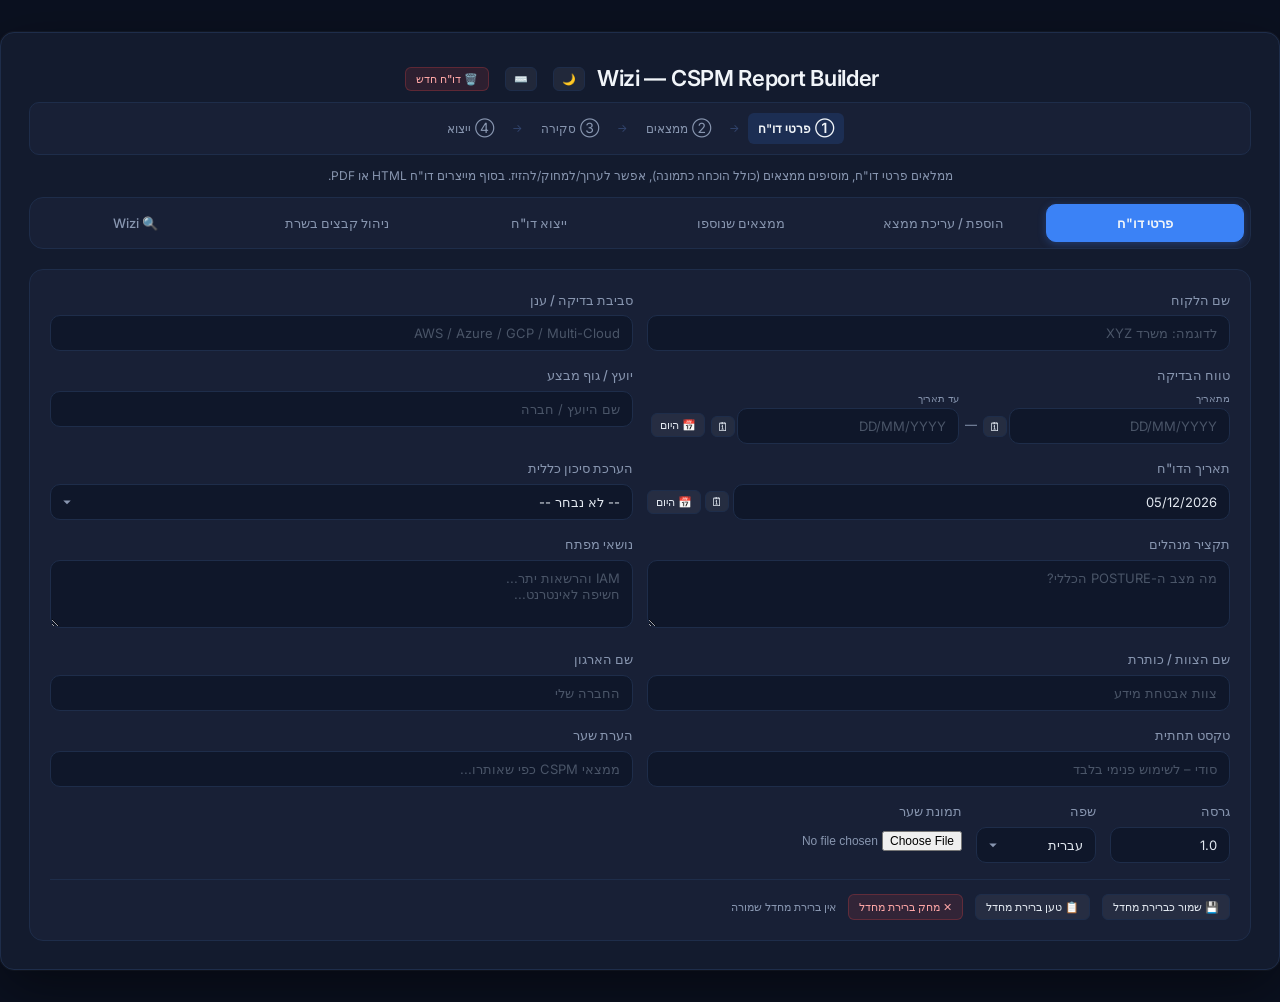
==== index.html @ 00a97b98 "bug fixes" ====
<!DOCTYPE html>
<html lang="he" dir="rtl">
<head>
  <meta charset="UTF-8">
  <meta name="viewport" content="width=device-width, initial-scale=1.0">
  <title>Wizi — CSPM Report Builder</title>
  <link rel="stylesheet" href="/static/css/builder.css?v=18">
</head>
<body>
  <!-- Toast container -->
  <div id="toast-container" aria-live="polite"></div>

  <!-- Keyboard shortcuts overlay -->
  <div id="kbd-overlay" class="kbd-overlay" style="display:none;" role="dialog" aria-label="קיצורי מקלדת">
    <div class="kbd-overlay-content">
      <div class="kbd-overlay-header">
        <span>⌨️ קיצורי מקלדת</span>
        <button class="btn btn-secondary btn-sm" id="kbd-overlay-close">✕</button>
      </div>
      <div class="kbd-grid">
        <div><kbd>?</kbd> הצג/הסתר קיצורים</div>
        <div><kbd>J</kbd> / <kbd>K</kbd> ניווט בטבלת ממצאים</div>
        <div><kbd>E</kbd> ערוך ממצא נבחר</div>
        <div><kbd>D</kbd> מחק ממצא נבחר</div>
        <div><kbd>Ctrl+Enter</kbd> הוסף/עדכן ממצא</div>
        <div><kbd>Ctrl+V</kbd> הדבק תמונת הוכחה</div>
        <div><kbd>←</kbd> / <kbd>→</kbd> ניווט בין טאבים</div>
      </div>
    </div>
  </div>

  <!-- Finding preview panel -->
  <div id="finding-preview-panel" class="preview-panel" style="display:none;">
    <div class="preview-panel-header">
      <span id="preview-panel-title">תצוגה מקדימה</span>
      <button class="btn btn-secondary btn-sm" id="preview-panel-close">✕</button>
    </div>
    <div id="preview-panel-body" class="preview-panel-body"></div>
    <div class="preview-panel-actions">
      <button class="btn btn-primary btn-sm" id="preview-panel-edit">ערוך ממצא</button>
    </div>
  </div>

  <!-- Wizi auto-fill banner -->
  <div id="wizi-autofill-banner" class="autofill-banner" style="display:none;">
    <span id="wizi-autofill-text"></span>
    <button class="btn btn-primary btn-sm" id="btn-wizi-autofill-accept">מלא אוטומטית</button>
    <button class="btn btn-secondary btn-sm" id="btn-wizi-autofill-dismiss">✕</button>
  </div>

  <div class="app-container">
    <div class="app-header">
      <div style="display:flex;align-items:center;gap:12px;">
        <h1>Wizi — CSPM Report Builder</h1>
        <button class="btn btn-secondary btn-sm" id="btn-theme-toggle" title="החלף ערכת נושא" style="margin-top:0;padding:4px 8px;">🌙</button>
        <button class="btn btn-secondary btn-sm" id="btn-kbd-help" title="קיצורי מקלדת (?)" style="margin-top:0;padding:4px 8px;">⌨️</button>
        <button class="btn btn-danger btn-sm" id="btn-new-report" title="דו"ח חדש — נקה הכל" style="margin-top:0;padding:4px 10px;">🗑️ דו"ח חדש</button>
      </div>
      <span id="autosave-indicator" class="autosave-indicator"></span>
    </div>

    <!-- Progress stepper -->
    <div class="progress-stepper" id="progress-stepper">
      <div class="step" data-step="details"><span class="step-icon">①</span> פרטי דו"ח</div>
      <div class="step-arrow">→</div>
      <div class="step" data-step="findings"><span class="step-icon">②</span> ממצאים <span class="step-badge" id="step-findings-count"></span></div>
      <div class="step-arrow">→</div>
      <div class="step" data-step="review"><span class="step-icon">③</span> סקירה</div>
      <div class="step-arrow">→</div>
      <div class="step" data-step="export"><span class="step-icon">④</span> ייצוא</div>
    </div>
    <p class="muted" style="text-align:center;">
      ממלאים פרטי דו"ח, מוסיפים ממצאים (כולל הוכחה כתמונה), אפשר לערוך/למחוק/להזיז. בסוף מייצרים דו"ח HTML או PDF.
    </p>

    <!-- Tab navigation -->
    <nav class="tab-bar" role="tablist" aria-label="חלקי הטופס">
      <button class="tab-btn active" role="tab" aria-selected="true" aria-controls="panel-report-details" id="tab-report-details">פרטי דו"ח</button>
      <button class="tab-btn" role="tab" aria-selected="false" aria-controls="panel-finding-form" id="tab-finding-form">הוספת / עריכת ממצא</button>
      <button class="tab-btn" role="tab" aria-selected="false" aria-controls="panel-findings-list" id="tab-findings-list">ממצאים שנוספו</button>
      <button class="tab-btn" role="tab" aria-selected="false" aria-controls="panel-export" id="tab-export">ייצוא דו"ח</button>
      <button class="tab-btn" role="tab" aria-selected="false" aria-controls="panel-cloud-manager" id="tab-cloud-manager">ניהול קבצים בשרת</button>
      <button class="tab-btn" role="tab" aria-selected="false" aria-controls="panel-wizi" id="tab-wizi">🔍 Wizi</button>
    </nav>

    <!-- Panel: פרטי דו"ח -->
    <section class="tab-panel active" id="panel-report-details" role="tabpanel" aria-labelledby="tab-report-details">
      <div class="section-body">
        <div class="row">
          <div class="col">
            <label for="report-client">שם הלקוח</label>
            <input type="text" id="report-client" placeholder="לדוגמה: משרד XYZ">
          </div>
          <div class="col">
            <label for="report-env">סביבת בדיקה / ענן</label>
            <input type="text" id="report-env" placeholder="AWS / Azure / GCP / Multi-Cloud">
          </div>
        </div>
        <div class="row">
          <div class="col">
            <label>טווח הבדיקה</label>
            <div style="display:flex;gap:6px;align-items:center;flex-wrap:wrap;">
              <div style="flex:1;min-width:110px;">
                <span class="muted" style="font-size:10px;display:block;margin-bottom:2px;">מתאריך</span>
                <div style="display:flex;gap:2px;align-items:center;">
                  <input type="text" id="report-range-from" placeholder="DD/MM/YYYY" style="flex:1;">
                  <input type="date" id="report-range-from-picker" style="width:0;height:0;padding:0;border:0;opacity:0;position:absolute;" tabindex="-1">
                  <button type="button" class="btn btn-secondary btn-sm date-picker-btn" data-picker="report-range-from-picker" title="בחר תאריך" style="padding:2px 5px;margin:0;font-size:12px;">🗓</button>
                </div>
              </div>
              <span class="muted" style="padding-top:14px;">—</span>
              <div style="flex:1;min-width:110px;">
                <span class="muted" style="font-size:10px;display:block;margin-bottom:2px;">עד תאריך</span>
                <div style="display:flex;gap:2px;align-items:center;">
                  <input type="text" id="report-range-to" placeholder="DD/MM/YYYY" style="flex:1;">
                  <input type="date" id="report-range-to-picker" style="width:0;height:0;padding:0;border:0;opacity:0;position:absolute;" tabindex="-1">
                  <button type="button" class="btn btn-secondary btn-sm date-picker-btn" data-picker="report-range-to-picker" title="בחר תאריך" style="padding:2px 5px;margin:0;font-size:12px;">🗓</button>
                </div>
              </div>
              <button type="button" class="btn btn-secondary btn-sm" id="btn-range-today" title="סיום היום" style="padding:4px 8px;margin-top:14px;white-space:nowrap;">📅 היום</button>
            </div>
            <input type="hidden" id="report-range">
          </div>
          <div class="col">
            <label for="report-consultant">יועץ / גוף מבצע</label>
            <input type="text" id="report-consultant" placeholder="שם היועץ / חברה">
          </div>
        </div>
        <div class="row">
          <div class="col">
            <label for="report-date">תאריך הדו"ח</label>
            <div style="display:flex;gap:4px;align-items:center;">
              <input type="text" id="report-date" placeholder="DD/MM/YYYY" style="flex:1;">
              <input type="date" id="report-date-picker" style="width:0;height:0;padding:0;border:0;opacity:0;position:absolute;" tabindex="-1">
              <button type="button" class="btn btn-secondary btn-sm date-picker-btn" data-picker="report-date-picker" title="בחר תאריך" style="padding:2px 5px;margin:0;font-size:12px;">🗓</button>
              <button type="button" class="btn btn-secondary btn-sm" id="btn-date-today" title="הגדר תאריך היום" style="padding:4px 8px;margin:0;white-space:nowrap;">📅 היום</button>
            </div>
          </div>
          <div class="col">
            <label for="report-risk">הערכת סיכון כללית</label>
            <select id="report-risk">
              <option value="">-- לא נבחר --</option>
              <option value="נמוכה">נמוכה</option>
              <option value="בינונית">בינונית</option>
              <option value="גבוהה">גבוהה</option>
              <option value="קריטית">קריטית</option>
            </select>
          </div>
        </div>
        <div class="row">
          <div class="col">
            <label for="report-exec-summary">תקציר מנהלים</label>
            <textarea id="report-exec-summary" rows="3" placeholder="מה מצב ה-POSTURE הכללי?"></textarea>
          </div>
          <div class="col">
            <label for="report-key-topics">נושאי מפתח</label>
            <textarea id="report-key-topics" rows="3" placeholder="IAM והרשאות יתר...&#10;חשיפה לאינטרנט..."></textarea>
          </div>
        </div>
        <div class="row">
          <div class="col">
            <label for="report-team-name">שם הצוות / כותרת</label>
            <input type="text" id="report-team-name" placeholder="צוות אבטחת מידע">
          </div>
          <div class="col">
            <label for="report-org-name">שם הארגון</label>
            <input type="text" id="report-org-name" placeholder="החברה שלי">
          </div>
        </div>
        <div class="row">
          <div class="col">
            <label for="report-footer-text">טקסט תחתית</label>
            <input type="text" id="report-footer-text" placeholder="סודי – לשימוש פנימי בלבד">
          </div>
          <div class="col">
            <label for="report-cover-note">הערת שער</label>
            <input type="text" id="report-cover-note" placeholder="ממצאי CSPM כפי שאותרו...">
          </div>
        </div>
        <div class="row">
          <div class="col" style="max-width:120px;">
            <label for="report-version">גרסה</label>
            <input type="text" id="report-version" value="1.0" placeholder="1.0">
          </div>
          <div class="col" style="max-width:120px;">
            <label for="report-lang">שפה</label>
            <select id="report-lang">
              <option value="he" selected>עברית</option>
              <option value="en">English</option>
            </select>
          </div>
          <div class="col">
            <label for="report-cover-image">תמונת שער</label>
            <input type="file" id="report-cover-image" accept="image/*" aria-label="העלאת תמונת שער">
            <div id="cover-image-preview" class="evidence-preview"></div>
          </div>
          <div class="col" id="ai-model-row" style="display:none;">
            <label for="ai-model">מודל AI</label>
            <select id="ai-model"></select>
          </div>
        </div>
        <div class="defaults-bar">
          <button class="btn btn-secondary btn-sm" id="btn-save-defaults">💾 שמור כברירת מחדל</button>
          <button class="btn btn-secondary btn-sm" id="btn-load-defaults">📋 טען ברירת מחדל</button>
          <button class="btn btn-danger btn-sm" id="btn-clear-defaults">✕ מחק ברירת מחדל</button>
          <span id="defaults-status" class="muted small-text"></span>
        </div>
      </div>
    </section>

    <!-- Panel: טופס הוספת/עריכת ממצא -->
    <section class="tab-panel" id="panel-finding-form" role="tabpanel" aria-labelledby="tab-finding-form">
      <div class="section-body">
        <div class="row">
          <div class="col">
            <label for="f-template">תבנית מוכנה</label>
            <select id="f-template"><option value="">-- בחר תבנית --</option></select>
          </div>
          <div class="col">
            <label for="f-category">קטגוריה</label>
            <select id="f-category">
              <option value="CSPM">CSPM – Cloud Configuration</option>
              <option value="KSPM">KSPM – Kubernetes</option>
              <option value="DSPM">DSPM – Data Security</option>
              <option value="VULN">VULN – Vulnerability</option>
              <option value="NEXP">NEXP – Network Exposure</option>
              <option value="EAPM">EAPM – Excessive Access</option>
              <option value="HSPM">HSPM – Host Configuration</option>
              <option value="SECR">SECR – Secrets</option>
              <option value="EOLM">EOLM – End of Life</option>
            </select>
          </div>
          <div class="col" style="max-width:130px;">
            <label for="f-id">מזהה *</label>
            <input type="text" id="f-id" placeholder="CSPM-001" required aria-required="true" readonly>
          </div>
        </div>
        <div class="row">
          <div class="col">
            <label for="f-title">כותרת ממצא *</label>
            <input type="text" id="f-title" placeholder="Bucket ציבורי עם נתונים רגישים" required aria-required="true">
          </div>
          <div class="col" style="max-width:140px;">
            <label for="f-severity">חומרה</label>
            <select id="f-severity">
              <option value="critical">קריטי</option>
              <option value="high">גבוה</option>
              <option value="medium" selected>בינוני</option>
              <option value="low">נמוך</option>
              <option value="info">מידע</option>
            </select>
          </div>
        </div>
        <div class="row">
          <div class="col">
            <label for="f-description">תיאור</label>
            <textarea id="f-description" rows="2" placeholder="מה זוהה בפועל?"></textarea>
          </div>
          <div class="col">
            <label for="f-impact">השפעה / סיכון</label>
            <textarea id="f-impact" rows="2" placeholder="משמעות עסקית / רגולטורית?"></textarea>
          </div>
        </div>
        <div class="row">
          <div class="col">
            <label for="f-technical">פרטים טכניים</label>
            <textarea id="f-technical" rows="2" placeholder="ענן: ...&#10;שירות: ..."></textarea>
          </div>
          <div class="col">
            <label for="f-policies">מדיניות / תקנים</label>
            <textarea id="f-policies" rows="2" placeholder="ISO 27001 A.9&#10;NIST CSF PR.AC"></textarea>
          </div>
        </div>
        <div class="row">
          <div class="col">
            <label for="f-recs">המלצות</label>
            <textarea id="f-recs" rows="2" placeholder="לבטל גישה ציבורית...&#10;להפעיל הצפנה..."></textarea>
          </div>
          <div class="col">
            <label for="f-owner">בעלים / צוות אחראי</label>
            <input type="text" id="f-owner" placeholder="שם הצוות / בעל האחריות">
          </div>
        </div>
        <div class="row">
          <div class="col" style="max-width:280px;">
            <label for="f-priority-select">עדיפות טיפול</label>
            <select id="f-priority-select">
              <option value="">-- לא צוין --</option>
              <option value="מיידי (0–7 ימים)">מיידי (0–7 ימים)</option>
              <option value="גבוהה (עד 30 ימים)">גבוהה (עד 30 ימים)</option>
              <option value="בינונית (30–60 ימים)">בינונית (30–60 ימים)</option>
              <option value="נמוכה (60–120 ימים)">נמוכה (60–120 ימים)</option>
              <option value="למעקב">למעקב</option>
              <option value="custom">אחר (טקסט חופשי)</option>
            </select>
            <div class="priority-custom-wrapper hidden" id="priority-custom-wrapper" style="margin-top:6px;">
              <input type="text" id="f-priority-custom" placeholder="טקסט חופשי...">
            </div>
          </div>
          <div class="col">
            <label for="f-evidence">הוכחה (תמונה)</label>
            <div id="evidence-drop-zone" class="drop-zone" tabindex="0" role="button" aria-label="גרור תמונה לכאן או לחץ לבחירה">
              <input type="file" id="f-evidence" accept="image/*" aria-label="העלאת תמונת הוכחה">
              <p class="drop-zone-text">גרור / לחץ / <strong>Ctrl+V</strong></p>
              <div id="evidence-preview" class="evidence-preview"></div>
            </div>
          </div>
        </div>
        <button class="btn btn-primary" id="btn-add-finding">הוסף ממצא</button>
        <button class="btn btn-secondary" id="btn-cancel-edit" style="display:none;">בטל עריכה</button>
        <button class="btn btn-secondary" id="btn-clear-form">נקה טופס</button>
        <span class="kbd-hint">Ctrl+Enter</span>
        <span id="edit-state" class="muted small-text"></span>
      </div>
    </section>

    <!-- Panel: רשימת הממצאים -->
    <section class="tab-panel" id="panel-findings-list" role="tabpanel" aria-labelledby="tab-findings-list">
      <div class="section-body">
        <!-- Filter bar -->
        <div class="findings-filter-bar">
          <input type="text" id="findings-search" placeholder="🔍 חיפוש לפי כותרת / מזהה..." class="filter-input">
          <select id="findings-filter-category" class="filter-select">
            <option value="">כל הקטגוריות</option>
            <option value="CSPM">CSPM</option>
            <option value="KSPM">KSPM</option>
            <option value="DSPM">DSPM</option>
            <option value="VULN">VULN</option>
            <option value="NEXP">NEXP</option>
            <option value="EAPM">EAPM</option>
            <option value="HSPM">HSPM</option>
            <option value="SECR">SECR</option>
            <option value="EOLM">EOLM</option>
          </select>
          <select id="findings-filter-severity" class="filter-select">
            <option value="">כל החומרות</option>
            <option value="critical">קריטי</option>
            <option value="high">גבוה</option>
            <option value="medium">בינוני</option>
            <option value="low">נמוך</option>
            <option value="info">מידע</option>
          </select>
        </div>
        <!-- Category count badges -->
        <div id="category-badges" class="category-badges"></div>
        <!-- Batch actions -->
        <div class="batch-actions" id="batch-actions" style="display:none;">
          <span id="batch-count" class="muted small-text"></span>
          <select id="batch-severity" class="filter-select" style="max-width:120px;">
            <option value="">שנה חומרה</option>
            <option value="critical">קריטי</option>
            <option value="high">גבוה</option>
            <option value="medium">בינוני</option>
            <option value="low">נמוך</option>
            <option value="info">מידע</option>
          </select>
          <select id="batch-priority" class="filter-select" style="max-width:160px;">
            <option value="">שנה עדיפות</option>
            <option value="מיידי (0–7 ימים)">מיידי</option>
            <option value="גבוהה (עד 30 ימים)">גבוהה</option>
            <option value="בינונית (30–60 ימים)">בינונית</option>
            <option value="נמוכה (60–120 ימים)">נמוכה</option>
            <option value="למעקב">למעקב</option>
          </select>
          <input type="text" id="batch-owner" class="filter-input" placeholder="שנה בעלים..." style="max-width:150px;">
          <button class="btn btn-danger btn-sm" id="btn-batch-delete">מחק נבחרים</button>
        </div>
        <button class="btn btn-secondary btn-sm" id="btn-sort-severity">מיין לפי חומרה ↓</button>
        <button class="btn btn-danger btn-sm" id="btn-clear-all-findings">מחק הכל</button>
        <span class="kbd-hint">J/K לניווט, E לעריכה, D למחיקה</span>
        <div id="findings-table-wrapper" class="small-text" role="region" aria-live="polite"></div>
      </div>
    </section>

    <!-- Panel: ייצוא דו"ח -->
    <section class="tab-panel" id="panel-export" role="tabpanel" aria-labelledby="tab-export">
      <div class="section-body">
        <button class="btn btn-primary" id="btn-render-pdf" disabled>ייצא PDF</button>
        <button class="btn btn-secondary" id="btn-generate" disabled>תצוגה מקדימה</button>
        <button class="btn btn-secondary" id="btn-download" disabled>הורד HTML</button>
        <button class="btn btn-secondary" id="btn-export-json">הורד תצורה</button>
        <button class="btn btn-secondary" id="btn-export-csv">ייצוא CSV</button>
        <button class="btn btn-secondary" id="btn-import-json">טען תצורה</button>
        <button class="btn btn-secondary" id="btn-import-csv">ייבוא CSV</button>
        <button class="btn btn-secondary" id="btn-import-baseline">השוואה לקודם</button>
        <button class="btn btn-secondary" id="btn-save-state-cloud">שמור בשרת</button>
        <input type="file" id="input-import-json" accept="application/json" style="display:none;" aria-label="בחירת קובץ תצורה">
        <input type="file" id="input-import-csv" accept=".csv,text/csv" style="display:none;" aria-label="בחירת CSV">
        <input type="file" id="input-import-baseline" accept="application/json" style="display:none;" aria-label="בחירת JSON להשוואה">
        <span id="status-msg" class="muted small-text" role="status" aria-live="polite"></span>
        <div id="trend-comparison" style="display:none;margin-top:14px;"></div>
      </div>
    </section>

    <!-- Panel: ניהול קבצים בשרת -->
    <section class="tab-panel" id="panel-cloud-manager" role="tabpanel" aria-labelledby="tab-cloud-manager">
      <div class="section-body">
        <div id="states-list" class="small-text"><p class="muted">טוען...</p></div>
        <div id="outputs-list" class="small-text"><p class="muted">טוען...</p></div>
        <div style="margin-top:8px;">
          <label for="cloud-upload-state">העלאת תצורה (JSON)</label>
          <input type="file" id="cloud-upload-state" accept="application/json" aria-label="העלאת קובץ תצורה לשרת">
        </div>
      </div>
    </section>

    <!-- Panel: Wizi integration -->
    <section class="tab-panel" id="panel-wizi" role="tabpanel" aria-labelledby="tab-wizi">
      <div class="section-body">
        <!-- Quick fetch by ID -->
        <div class="wizi-quick-add">
          <label for="wizi-find-id">🔎 שליפה לפי מזהה ממצא או Rule ID</label>
          <div class="row" style="align-items:end;">
            <div class="col">
              <input type="text" id="wizi-find-id" placeholder="Control ID / Short ID / UUID (למשל: wc-id-493, EC2-005, UUID)..." dir="ltr">
            </div>
            <div class="col">
              <label for="wizi-find-id-sub" class="muted small-text" style="margin-bottom:4px;">סינון לפי Subscription / פרויקט (אופציונלי)</label>
              <input type="text" id="wizi-find-id-sub" placeholder="למשל: AWS-Dev-M-Cgov-Campusil" dir="ltr">
            </div>
            <div class="col" style="max-width:140px;">
              <button class="btn btn-primary btn-sm" id="btn-wizi-find-by-id">שלוף וייבא</button>
            </div>
          </div>
          <span id="wizi-find-id-status" class="muted small-text"></span>
          <div id="wizi-find-id-results" class="small-text" style="margin-top:8px;"></div>
        </div>
        <hr style="border-color:var(--border);margin:16px 0;">
        <div class="row">
          <div class="col" style="max-width:220px;">
            <label for="wizi-query-type">סוג שאילתה</label>
            <select id="wizi-query-type">
              <option value="issues">Issues (כללי)</option>
              <option value="configurationFindings">CSPM — Cloud Configuration</option>
              <option value="hostConfigurationRuleAssessments">HSPM — Host Configuration</option>
              <option value="vulnerabilityFindings">VULN — Vulnerabilities</option>
              <option value="dataFindingsV2">DSPM — Data Findings</option>
              <option value="secretInstances">SECR — Secrets</option>
              <option value="excessiveAccessFindings">EAPM — Excessive Access</option>
              <option value="networkExposures">NEXP — Network Exposure</option>
              <option value="inventoryFindings">EOLM — Inventory / EOL</option>
            </select>
          </div>
          <div class="col">
            <label for="wizi-project">פרויקט / Subscription</label>
            <div class="autocomplete-wrapper">
              <input type="text" id="wizi-project" placeholder="הקלד שם subscription לסינון..." autocomplete="off">
              <input type="hidden" id="wizi-project-id">
              <div class="autocomplete-list" id="wizi-project-list"></div>
            </div>
          </div>
          <div class="col">
            <label for="wizi-subscription">פרויקט / Subscription בטקסט חופשי</label>
            <input type="text" id="wizi-subscription" placeholder="הזן שם subscription...">
            <input type="hidden" id="wizi-subscription-id">
          </div>
        </div>
        <div class="row">
          <div class="col" style="max-width:180px;">
            <label for="wizi-severity">חומרה</label>
            <select id="wizi-severity" multiple size="5">
              <option value="CRITICAL" selected>Critical</option>
              <option value="HIGH" selected>High</option>
              <option value="MEDIUM">Medium</option>
              <option value="LOW">Low</option>
              <option value="INFORMATIONAL">Informational</option>
            </select>
          </div>
          <div class="col" style="max-width:180px;">
            <label for="wizi-status">סטטוס</label>
            <select id="wizi-status" multiple size="3">
              <option value="OPEN" selected>Open</option>
              <option value="IN_PROGRESS" selected>In Progress</option>
              <option value="RESOLVED">Resolved</option>
            </select>
          </div>
          <div class="col" style="max-width:120px;">
            <label for="wizi-limit">כמות</label>
            <select id="wizi-limit">
              <option value="10" selected>10</option>
              <option value="50">50</option>
              <option value="100">100</option>
              <option value="200">200</option>
              <option value="500">500</option>
            </select>
          </div>
          <div class="col" style="align-self:end;">
            <button class="btn btn-primary" id="btn-wizi-fetch">שלוף ממצאים</button>
          </div>
        </div>
        <!-- Wizi presets -->
        <div class="wizi-presets-bar">
          <select id="wizi-preset-select" class="filter-select" style="max-width:220px;">
            <option value="">📌 טען פריסט...</option>
          </select>
          <button class="btn btn-secondary btn-sm" id="btn-wizi-preset-save">💾 שמור פריסט</button>
          <button class="btn btn-danger btn-sm" id="btn-wizi-preset-delete" style="display:none;">🗑 מחק</button>
        </div>
        <div id="wizi-status-msg" class="muted small-text" role="status" aria-live="polite"></div>
        <div id="wizi-results" class="small-text"></div>
        <button class="btn btn-secondary" id="btn-wizi-load-more" style="display:none;margin-top:8px;">טען עוד</button>
        <div id="wizi-actions" style="display:none;margin-top:10px;">
          <button class="btn btn-primary" id="btn-wizi-import-selected">ייבא נבחרים לדו"ח</button>
          <button class="btn btn-secondary" id="btn-wizi-select-all">בחר/בטל הכל</button>
          <span id="wizi-selected-count" class="muted small-text" style="margin-right:10px;"></span>
        </div>
      </div>
    </section>

  </div>

  <script src="/static/js/builder.js?v=46"></script>
</body>
</html>
---- static/css/builder.css ----
@import url('https://fonts.googleapis.com/css2?family=Inter:wght@400;500;600;700&display=swap');

*, *::before, *::after { box-sizing: border-box; }

:root {
  --bg-base: #0b1120;
  --bg-surface: #131b2e;
  --bg-card: #182036;
  --bg-input: #0f172a;
  --border: #1e2d4a;
  --border-hover: #334670;
  --text: #e2e8f0;
  --text-muted: #8896b0;
  --text-heading: #f1f5f9;
  --accent: #3b82f6;
  --accent-hover: #2563eb;
  --accent-glow: rgba(59, 130, 246, 0.15);
  --danger: #ef4444;
  --danger-hover: #dc2626;
  --radius: 10px;
  --radius-lg: 14px;
  --transition: 0.2s ease;
}

body {
  font-family: 'Inter', -apple-system, BlinkMacSystemFont, 'Segoe UI', sans-serif;
  margin: 0;
  padding: 0;
  background: var(--bg-base);
  color: var(--text);
  line-height: 1.6;
  -webkit-font-smoothing: antialiased;
  overflow-x: hidden;
}

html {
  overflow-x: hidden;
}

/* ── App shell ── */
.app-container {
  max-width: 1400px;
  margin: 32px auto;
  padding: 28px;
  background: var(--bg-surface);
  border-radius: var(--radius-lg);
  border: 1px solid var(--border);
  box-shadow:
    0 0 0 1px rgba(255,255,255,0.03),
    0 20px 60px rgba(0,0,0,0.45);
  overflow-x: hidden;
}

/* ── Typography ── */
h1, h2, h3 { margin-top: 0; color: var(--text-heading); font-weight: 600; }

h1 {
  font-size: 22px;
  margin-bottom: 6px;
  letter-spacing: -0.3px;
}

.app-header {
  display: flex;
  flex-direction: column;
  align-items: center;
  gap: 4px;
  margin-bottom: 2px;
}

.app-header h1 { margin-bottom: 0; }

.autosave-indicator {
  font-size: 11px;
  color: var(--text-muted);
  opacity: 0;
  transition: opacity 0.4s ease;
  white-space: nowrap;
}

.autosave-indicator.visible {
  opacity: 1;
}

.autosave-indicator.saving {
  color: var(--accent);
}

h2 {
  font-size: 16px;
  margin: 0 0 12px;
}

h3 {
  font-size: 13px;
  font-weight: 500;
  margin: 16px 0 6px;
  color: var(--text-muted);
  text-transform: uppercase;
  letter-spacing: 0.5px;
}

label {
  font-size: 13px;
  font-weight: 500;
  display: block;
  margin-bottom: 5px;
  color: var(--text-muted);
}

.muted {
  font-size: 12px;
  color: var(--text-muted);
  line-height: 1.5;
}

.small-text { font-size: 11px; }

/* ── Layout ── */
.row {
  display: flex;
  gap: 14px;
  margin-bottom: 14px;
}

.col { flex: 1; min-width: 0; }

@media (max-width: 700px) {
  .row { flex-direction: column; gap: 10px; }
  .app-container { margin: 12px; padding: 16px; }
}

/* ── Tab navigation bar ── */
.tab-bar {
  display: flex;
  gap: 4px;
  padding: 6px;
  margin-bottom: 20px;
  background: var(--bg-card);
  border: 1px solid var(--border);
  border-radius: var(--radius-lg);
  overflow-x: auto;
  -webkit-overflow-scrolling: touch;
}

.tab-btn {
  flex: 1;
  min-width: 0;
  padding: 10px 16px;
  font-size: 13px;
  font-family: inherit;
  font-weight: 500;
  color: var(--text-muted);
  background: transparent;
  border: 1px solid transparent;
  border-radius: var(--radius);
  cursor: pointer;
  white-space: nowrap;
  transition: all var(--transition);
  user-select: none;
}

.tab-btn:hover {
  color: var(--text);
  background: rgba(255,255,255,0.04);
}

.tab-btn.active {
  color: var(--text-heading);
  background: var(--accent);
  border-color: var(--accent);
  font-weight: 600;
  box-shadow: 0 2px 8px rgba(59, 130, 246, 0.3);
}

.tab-btn:focus-visible {
  outline: 2px solid var(--accent);
  outline-offset: 2px;
}

@media (max-width: 700px) {
  .tab-bar { flex-wrap: wrap; }
  .tab-btn { flex: none; font-size: 12px; padding: 8px 12px; }
}

/* ── Tab panels ── */
.tab-panel {
  display: none;
  border: 1px solid var(--border);
  border-radius: var(--radius-lg);
  background: var(--bg-card);
  animation: panelFadeIn 0.2s ease;
}

.tab-panel.active {
  display: block;
}

@keyframes panelFadeIn {
  from { opacity: 0; transform: translateY(4px); }
  to   { opacity: 1; transform: translateY(0); }
}

.section-body {
  padding: 20px;
}

/* ── Inputs ── */
input[type="text"],
input[type="date"],
select,
textarea {
  width: 100%;
  padding: 9px 12px;
  font-size: 13px;
  font-family: inherit;
  border-radius: var(--radius);
  border: 1px solid var(--border);
  background: var(--bg-input);
  color: var(--text);
  transition: border-color var(--transition), box-shadow var(--transition);
  outline: none;
}

input[type="text"]:focus,
input[type="date"]:focus,
select:focus,
textarea:focus {
  border-color: var(--accent);
  box-shadow: 0 0 0 3px var(--accent-glow);
}

input[type="text"]::placeholder,
textarea::placeholder {
  color: #4a5568;
}

textarea { resize: vertical; min-height: 60px; }

input[type="date"] { color-scheme: dark; }

input[type="file"] {
  font-size: 12px;
  color: var(--text-muted);
}

select {
  cursor: pointer;
  appearance: none;
  background-image: url("data:image/svg+xml,%3Csvg xmlns='http://www.w3.org/2000/svg' width='12' height='12' fill='%238896b0' viewBox='0 0 16 16'%3E%3Cpath d='M8 11L3 6h10z'/%3E%3C/svg%3E");
  background-repeat: no-repeat;
  background-position: left 10px center;
  padding-left: 28px;
  padding-right: 12px;
}

/* Prevent standalone selects from stretching absurdly wide */
select:not([multiple]):not([size]) {
  max-width: 100%;
}

/* ── Buttons ── */
.btn {
  display: inline-flex;
  align-items: center;
  justify-content: center;
  gap: 6px;
  padding: 9px 18px;
  font-size: 13px;
  font-family: inherit;
  font-weight: 500;
  border-radius: var(--radius);
  border: none;
  cursor: pointer;
  margin-top: 8px;
  transition: all var(--transition);
  white-space: nowrap;
}

.btn-primary {
  background: var(--accent);
  color: white;
  box-shadow: 0 1px 3px rgba(59, 130, 246, 0.3);
}
.btn-primary:hover:not(:disabled) {
  background: var(--accent-hover);
  box-shadow: 0 4px 12px rgba(59, 130, 246, 0.35);
  transform: translateY(-1px);
}

.btn-secondary {
  background: rgba(255,255,255,0.06);
  color: var(--text);
  border: 1px solid var(--border);
}
.btn-secondary:hover:not(:disabled) {
  background: rgba(255,255,255,0.1);
  border-color: var(--border-hover);
}

.btn-danger {
  background: rgba(239, 68, 68, 0.12);
  color: #fca5a5;
  border: 1px solid rgba(239, 68, 68, 0.25);
}
.btn-danger:hover:not(:disabled) {
  background: var(--danger);
  color: white;
}

.btn-sm {
  padding: 5px 10px;
  font-size: 11px;
  margin-top: 0;
  margin-left: 4px;
  border-radius: 6px;
}

.btn:disabled {
  opacity: 0.35;
  cursor: not-allowed;
  transform: none !important;
}

/* ── Priority toggle ── */
.priority-custom-wrapper {
  transition: max-height 0.25s ease, opacity 0.25s ease;
  overflow: hidden;
}
.priority-custom-wrapper.hidden {
  max-height: 0;
  opacity: 0;
  pointer-events: none;
}
.priority-custom-wrapper.visible {
  max-height: 80px;
  opacity: 1;
}

.kbd-hint {
  font-size: 11px;
  color: #4a5568;
  margin-right: 10px;
  padding: 2px 8px;
  background: rgba(255,255,255,0.04);
  border-radius: 4px;
  border: 1px solid var(--border);
}

#btn-cancel-edit { margin-right: 8px; }

/* ── Drop zone ── */
.drop-zone {
  border: 2px dashed var(--border);
  border-radius: var(--radius);
  padding: 24px;
  text-align: center;
  cursor: pointer;
  transition: all var(--transition);
  position: relative;
  background: rgba(255,255,255,0.01);
}

.drop-zone:hover,
.drop-zone.drag-over {
  border-color: var(--accent);
  background: var(--accent-glow);
}

.drop-zone input[type="file"] {
  position: absolute;
  inset: 0;
  opacity: 0;
  cursor: pointer;
}

.drop-zone-text {
  font-size: 12px;
  color: var(--text-muted);
  margin: 0;
  pointer-events: none;
}

.evidence-preview { margin-top: 10px; }

.evidence-preview img {
  max-width: 200px;
  max-height: 120px;
  border-radius: 8px;
  border: 1px solid var(--border);
}

.evidence-preview .clear-btn {
  display: inline-block;
  margin-right: 8px;
  font-size: 11px;
  color: var(--danger);
  cursor: pointer;
  vertical-align: top;
  margin-top: 4px;
  transition: color var(--transition);
}
.evidence-preview .clear-btn:hover { color: #fca5a5; }

/* ── Tables ── */
table {
  width: 100%;
  border-collapse: separate;
  border-spacing: 0;
  font-size: 12px;
  margin-top: 10px;
  border: 1px solid var(--border);
  border-radius: var(--radius);
  overflow: hidden;
}

table a {
  color: var(--accent);
  text-decoration: none;
}
table a:hover { text-decoration: underline; }

th, td {
  padding: 8px 10px;
  text-align: right;
  border-bottom: 1px solid var(--border);
}

th {
  background: rgba(255,255,255,0.04);
  font-weight: 600;
  font-size: 11px;
  text-transform: uppercase;
  letter-spacing: 0.3px;
  color: var(--text-muted);
}

tbody tr {
  transition: background var(--transition);
}
tbody tr:hover {
  background: rgba(255,255,255,0.03);
}
tbody tr:last-child td {
  border-bottom: none;
}

table caption {
  caption-side: top;
  text-align: right;
  margin-bottom: 6px;
  font-size: 11px;
  color: var(--text-muted);
}

/* ── Table overflow wrapper ── */
#wizi-results,
#findings-table-wrapper {
  overflow-x: auto;
  -webkit-overflow-scrolling: touch;
}

/* ── Severity chips ── */
.severity-chip {
  display: inline-block;
  padding: 3px 10px;
  border-radius: 999px;
  font-size: 11px;
  font-weight: 600;
  letter-spacing: 0.2px;
}

.sev-critical { background: rgba(185, 28, 28, 0.2); color: #fca5a5; border: 1px solid rgba(185, 28, 28, 0.35); }
.sev-high     { background: rgba(239, 68, 68, 0.15); color: #fca5a5; border: 1px solid rgba(239, 68, 68, 0.3); }
.sev-medium   { background: rgba(249, 115, 22, 0.15); color: #fdba74; border: 1px solid rgba(249, 115, 22, 0.3); }
.sev-low      { background: rgba(34, 197, 94, 0.15); color: #86efac; border: 1px solid rgba(34, 197, 94, 0.3); }
.sev-info     { background: rgba(107, 114, 128, 0.15); color: #9ca3af; border: 1px solid rgba(107, 114, 128, 0.3); }

/* ── Tags ── */
.tag-inline {
  font-size: 11px;
  background: rgba(59, 130, 246, 0.08);
  border-radius: 999px;
  padding: 2px 8px;
  margin-left: 4px;
  border: 1px solid rgba(59, 130, 246, 0.2);
  color: #93c5fd;
  display: inline-block;
}

/* ── Export section button row ── */
#section-export ~ .btn,
[aria-labelledby="section-export"] .btn {
  margin-left: 6px;
}

/* ── AI writing assistant ── */
.ai-suggest-row {
  margin-top: 6px;
}

.btn-ai {
  background: linear-gradient(135deg, rgba(168, 85, 247, 0.15), rgba(59, 130, 246, 0.15));
  color: #c4b5fd;
  border: 1px solid rgba(168, 85, 247, 0.25);
  font-size: 11px;
}
.btn-ai:hover:not(:disabled) {
  background: linear-gradient(135deg, rgba(168, 85, 247, 0.25), rgba(59, 130, 246, 0.25));
  border-color: rgba(168, 85, 247, 0.4);
  color: #ddd6fe;
}

.ai-suggestion-box {
  margin-top: 8px;
  padding: 12px 14px;
  background: rgba(168, 85, 247, 0.06);
  border: 1px solid rgba(168, 85, 247, 0.2);
  border-radius: var(--radius);
  direction: rtl;
  text-align: right;
}

.ai-suggestion-header {
  font-size: 11px;
  font-weight: 600;
  color: #c4b5fd;
  margin-bottom: 6px;
  text-transform: uppercase;
  letter-spacing: 0.3px;
}

.ai-suggestion-content {
  font-size: 13px;
  line-height: 1.7;
  color: var(--text);
  white-space: pre-wrap;
  unicode-bidi: plaintext;
  margin-bottom: 10px;
}

.ai-suggestion-actions {
  display: flex;
  gap: 8px;
}

/* ── Defaults bar ── */
.defaults-bar {
  margin-top: 16px;
  padding-top: 14px;
  border-top: 1px solid var(--border);
  display: flex;
  align-items: center;
  gap: 8px;
  flex-wrap: wrap;
}

/* ── Wizi multi-select ── */
select[multiple] {
  padding: 4px;
  height: auto;
  background-image: none;
  padding-left: 8px;
}

select[multiple] option {
  padding: 4px 8px;
  border-radius: 4px;
  margin-bottom: 2px;
}

/* ── Autocomplete ── */
.autocomplete-wrapper {
  position: relative;
}

.autocomplete-list {
  display: none;
  position: absolute;
  top: 100%;
  right: 0;
  left: 0;
  z-index: 50;
  max-height: 200px;
  overflow-y: auto;
  background: var(--bg-input);
  border: 1px solid var(--border-hover);
  border-top: none;
  border-radius: 0 0 var(--radius) var(--radius);
  box-shadow: 0 8px 24px rgba(0,0,0,0.4);
  max-width: 100%;
}

.autocomplete-list.open {
  display: block;
}

.autocomplete-item {
  padding: 7px 12px;
  font-size: 12px;
  cursor: pointer;
  color: var(--text);
  transition: background var(--transition);
}

.autocomplete-item:hover,
.autocomplete-item.active {
  background: var(--accent-glow);
}

.autocomplete-item .ac-sub {
  color: var(--text-muted);
  font-size: 11px;
  margin-right: 6px;
}

/* ── Toast notifications ── */
#toast-container {
  position: fixed;
  top: 20px;
  left: 50%;
  transform: translateX(-50%);
  z-index: 9999;
  display: flex;
  flex-direction: column;
  align-items: center;
  gap: 8px;
  pointer-events: none;
}

.toast {
  padding: 10px 20px;
  border-radius: var(--radius);
  font-size: 13px;
  font-family: inherit;
  color: white;
  pointer-events: auto;
  animation: toastIn 0.3s ease, toastOut 0.3s ease 2.7s forwards;
  box-shadow: 0 8px 24px rgba(0,0,0,0.4);
  max-width: 400px;
  text-align: center;
}

.toast-success { background: #16a34a; }
.toast-error   { background: var(--danger); }
.toast-info    { background: var(--accent); }
.toast-warning { background: #d97706; }

@keyframes toastIn {
  from { opacity: 0; transform: translateY(-12px); }
  to   { opacity: 1; transform: translateY(0); }
}

@keyframes toastOut {
  from { opacity: 1; }
  to   { opacity: 0; transform: translateY(-12px); }
}

/* ── Progress stepper ── */
.progress-stepper {
  display: flex;
  align-items: center;
  justify-content: center;
  gap: 8px;
  padding: 10px 16px;
  margin-bottom: 12px;
  background: var(--bg-card);
  border: 1px solid var(--border);
  border-radius: var(--radius);
  font-size: 12px;
}

.progress-stepper .step {
  display: flex;
  align-items: center;
  gap: 4px;
  color: var(--text-muted);
  cursor: pointer;
  padding: 4px 10px;
  border-radius: 6px;
  transition: all var(--transition);
}

.progress-stepper .step:hover {
  color: var(--text);
  background: rgba(255,255,255,0.04);
}

.progress-stepper .step.done {
  color: #86efac;
}

.progress-stepper .step.active {
  color: var(--text-heading);
  background: var(--accent-glow);
  font-weight: 600;
}

.progress-stepper .step-arrow {
  color: var(--border-hover);
  font-size: 11px;
}

.progress-stepper .step-icon {
  font-size: 14px;
}

.step-badge {
  font-size: 10px;
  background: var(--accent);
  color: white;
  border-radius: 999px;
  padding: 1px 6px;
  margin-right: 2px;
  font-weight: 600;
}

.step-badge:empty { display: none; }

/* ── Findings filter bar ── */
.findings-filter-bar {
  display: flex;
  gap: 8px;
  margin-bottom: 10px;
  flex-wrap: wrap;
  max-width: 100%;
}

.filter-input {
  flex: 1;
  min-width: 180px;
  padding: 7px 12px;
  font-size: 12px;
  font-family: inherit;
  border-radius: var(--radius);
  border: 1px solid var(--border);
  background: var(--bg-input);
  color: var(--text);
  outline: none;
  transition: border-color var(--transition);
}

.filter-input:focus {
  border-color: var(--accent);
  box-shadow: 0 0 0 3px var(--accent-glow);
}

.filter-select {
  padding: 7px 10px;
  font-size: 12px;
  font-family: inherit;
  border-radius: var(--radius);
  border: 1px solid var(--border);
  background: var(--bg-input);
  color: var(--text);
  cursor: pointer;
  appearance: none;
  width: auto;
  background-image: url("data:image/svg+xml,%3Csvg xmlns='http://www.w3.org/2000/svg' width='12' height='12' fill='%238896b0' viewBox='0 0 16 16'%3E%3Cpath d='M8 11L3 6h10z'/%3E%3C/svg%3E");
  background-repeat: no-repeat;
  background-position: left 8px center;
  padding-left: 24px;
  padding-right: 10px;
}

/* ── Batch actions bar ── */
.batch-actions {
  display: flex;
  align-items: center;
  gap: 8px;
  padding: 8px 12px;
  margin-bottom: 10px;
  background: rgba(59, 130, 246, 0.08);
  border: 1px solid rgba(59, 130, 246, 0.2);
  border-radius: var(--radius);
  flex-wrap: wrap;
}

/* ── Inline edit ── */
.inline-editable {
  cursor: pointer;
  border-radius: 4px;
  padding: 1px 4px;
  transition: background var(--transition);
}

.inline-editable:hover {
  background: rgba(255,255,255,0.06);
}

/* ── Wizi quick add ── */
.wizi-quick-add {
  padding: 12px 0 0;
}

.wizi-quick-add label {
  font-size: 13px;
  font-weight: 600;
  color: var(--text-heading);
  margin-bottom: 8px;
}

/* ── Finding row checkbox ── */
.finding-check {
  width: 16px;
  height: 16px;
  cursor: pointer;
  accent-color: var(--accent);
}

/* ── Empty state ── */
.empty-state {
  text-align: center;
  padding: 40px 20px;
  color: var(--text-muted);
}

.empty-state-icon {
  font-size: 36px;
  margin-bottom: 10px;
  opacity: 0.5;
}

.empty-state-text {
  font-size: 14px;
  margin-bottom: 14px;
}

.empty-state-actions {
  display: flex;
  gap: 8px;
  justify-content: center;
  flex-wrap: wrap;
}

/* ── Keyboard shortcuts overlay ── */
.kbd-overlay {
  position: fixed;
  inset: 0;
  z-index: 10000;
  background: rgba(0,0,0,0.6);
  display: flex;
  align-items: center;
  justify-content: center;
  backdrop-filter: blur(4px);
}

.kbd-overlay-content {
  background: var(--bg-card);
  border: 1px solid var(--border-hover);
  border-radius: var(--radius-lg);
  padding: 24px;
  min-width: 340px;
  max-width: 440px;
  box-shadow: 0 20px 60px rgba(0,0,0,0.5);
}

.kbd-overlay-header {
  display: flex;
  justify-content: space-between;
  align-items: center;
  margin-bottom: 16px;
  font-size: 15px;
  font-weight: 600;
  color: var(--text-heading);
}

.kbd-grid {
  display: flex;
  flex-direction: column;
  gap: 10px;
  font-size: 13px;
  color: var(--text);
}

.kbd-grid kbd {
  display: inline-block;
  padding: 2px 8px;
  background: var(--bg-input);
  border: 1px solid var(--border-hover);
  border-radius: 4px;
  font-family: monospace;
  font-size: 12px;
  color: var(--text-heading);
  margin-left: 4px;
  min-width: 24px;
  text-align: center;
}

/* ── Finding preview panel ── */
.preview-panel {
  position: fixed;
  top: 0;
  left: 0;
  width: 420px;
  height: 100vh;
  background: var(--bg-card);
  border-right: 1px solid var(--border-hover);
  z-index: 9000;
  box-shadow: 4px 0 24px rgba(0,0,0,0.4);
  display: flex;
  flex-direction: column;
  animation: slideInRight 0.2s ease;
  overflow: hidden;
}

@keyframes slideInRight {
  from { transform: translateX(-100%); }
  to   { transform: translateX(0); }
}

.preview-panel-header {
  display: flex;
  justify-content: space-between;
  align-items: center;
  padding: 16px 20px;
  border-bottom: 1px solid var(--border);
  font-weight: 600;
  font-size: 14px;
  color: var(--text-heading);
  flex-shrink: 0;
}

.preview-panel-body {
  flex: 1;
  overflow-y: auto;
  padding: 16px 20px;
  font-size: 13px;
  line-height: 1.7;
}

.preview-panel-body .preview-field {
  margin-bottom: 14px;
}

.preview-panel-body .preview-label {
  font-size: 11px;
  font-weight: 600;
  color: var(--text-muted);
  text-transform: uppercase;
  letter-spacing: 0.3px;
  margin-bottom: 3px;
}

.preview-panel-body .preview-value {
  color: var(--text);
  white-space: pre-wrap;
  unicode-bidi: plaintext;
}

.preview-panel-actions {
  padding: 12px 20px;
  border-top: 1px solid var(--border);
  flex-shrink: 0;
}

/* ── Auto-fill banner ── */
.autofill-banner {
  position: fixed;
  bottom: 20px;
  left: 50%;
  transform: translateX(-50%);
  z-index: 8000;
  background: var(--bg-card);
  border: 1px solid rgba(59, 130, 246, 0.3);
  border-radius: var(--radius);
  padding: 10px 18px;
  display: flex;
  align-items: center;
  gap: 10px;
  box-shadow: 0 8px 24px rgba(0,0,0,0.4);
  font-size: 13px;
  color: var(--text);
  animation: toastIn 0.3s ease;
}

/* ── Category badges ── */
.category-badges {
  display: flex;
  gap: 6px;
  flex-wrap: wrap;
  margin-bottom: 8px;
}

.category-badges:empty { display: none; }

.cat-badge {
  font-size: 11px;
  padding: 3px 10px;
  border-radius: 999px;
  background: rgba(59, 130, 246, 0.08);
  border: 1px solid rgba(59, 130, 246, 0.2);
  color: #93c5fd;
  cursor: pointer;
  transition: all var(--transition);
}

.cat-badge:hover, .cat-badge.active {
  background: var(--accent);
  color: white;
  border-color: var(--accent);
}

.cat-badge .cat-count {
  font-weight: 700;
  margin-right: 2px;
}

/* ── Wizi presets bar ── */
.wizi-presets-bar {
  display: flex;
  align-items: center;
  gap: 8px;
  margin-bottom: 10px;
  flex-wrap: wrap;
  max-width: 100%;
}

/* ── Drag handle ── */
.drag-handle {
  cursor: grab;
  color: var(--text-muted);
  font-size: 14px;
  padding: 0 4px;
  user-select: none;
  opacity: 0.5;
  transition: opacity var(--transition);
}

.drag-handle:hover { opacity: 1; }

tr.dragging {
  opacity: 0.4;
  background: var(--accent-glow);
}

tr.drag-over-top { border-top: 2px solid var(--accent); }
tr.drag-over-bottom { border-bottom: 2px solid var(--accent); }

/* ── Light theme ── */
[data-theme="light"] {
  --bg-base: #f1f5f9;
  --bg-surface: #ffffff;
  --bg-card: #f8fafc;
  --bg-input: #ffffff;
  --border: #e2e8f0;
  --border-hover: #cbd5e1;
  --text: #1e293b;
  --text-muted: #64748b;
  --text-heading: #0f172a;
  --accent: #2563eb;
  --accent-hover: #1d4ed8;
  --accent-glow: rgba(37, 99, 235, 0.1);
  --danger: #dc2626;
  --danger-hover: #b91c1c;
}

[data-theme="light"] input[type="date"] { color-scheme: light; }

[data-theme="light"] .sev-critical { background: rgba(185, 28, 28, 0.1); color: #991b1b; border-color: rgba(185, 28, 28, 0.25); }
[data-theme="light"] .sev-high     { background: rgba(239, 68, 68, 0.1); color: #b91c1c; border-color: rgba(239, 68, 68, 0.2); }
[data-theme="light"] .sev-medium   { background: rgba(249, 115, 22, 0.1); color: #c2410c; border-color: rgba(249, 115, 22, 0.2); }
[data-theme="light"] .sev-low      { background: rgba(34, 197, 94, 0.1); color: #15803d; border-color: rgba(34, 197, 94, 0.2); }
[data-theme="light"] .sev-info     { background: rgba(107, 114, 128, 0.1); color: #4b5563; border-color: rgba(107, 114, 128, 0.2); }

[data-theme="light"] .tag-inline { background: rgba(37, 99, 235, 0.06); border-color: rgba(37, 99, 235, 0.15); color: #2563eb; }
[data-theme="light"] .cat-badge { background: rgba(37, 99, 235, 0.06); border-color: rgba(37, 99, 235, 0.15); color: #2563eb; }
[data-theme="light"] .btn-danger { background: rgba(220, 38, 38, 0.08); color: #dc2626; border-color: rgba(220, 38, 38, 0.2); }
[data-theme="light"] .btn-ai { background: linear-gradient(135deg, rgba(168, 85, 247, 0.08), rgba(37, 99, 235, 0.08)); color: #7c3aed; border-color: rgba(168, 85, 247, 0.2); }
[data-theme="light"] .toast-success { background: #16a34a; }
[data-theme="light"] .toast-info { background: #2563eb; }
[data-theme="light"] select {
  background-image: url("data:image/svg+xml,%3Csvg xmlns='http://www.w3.org/2000/svg' width='12' height='12' fill='%2364748b' viewBox='0 0 16 16'%3E%3Cpath d='M8 11L3 6h10z'/%3E%3C/svg%3E");
}
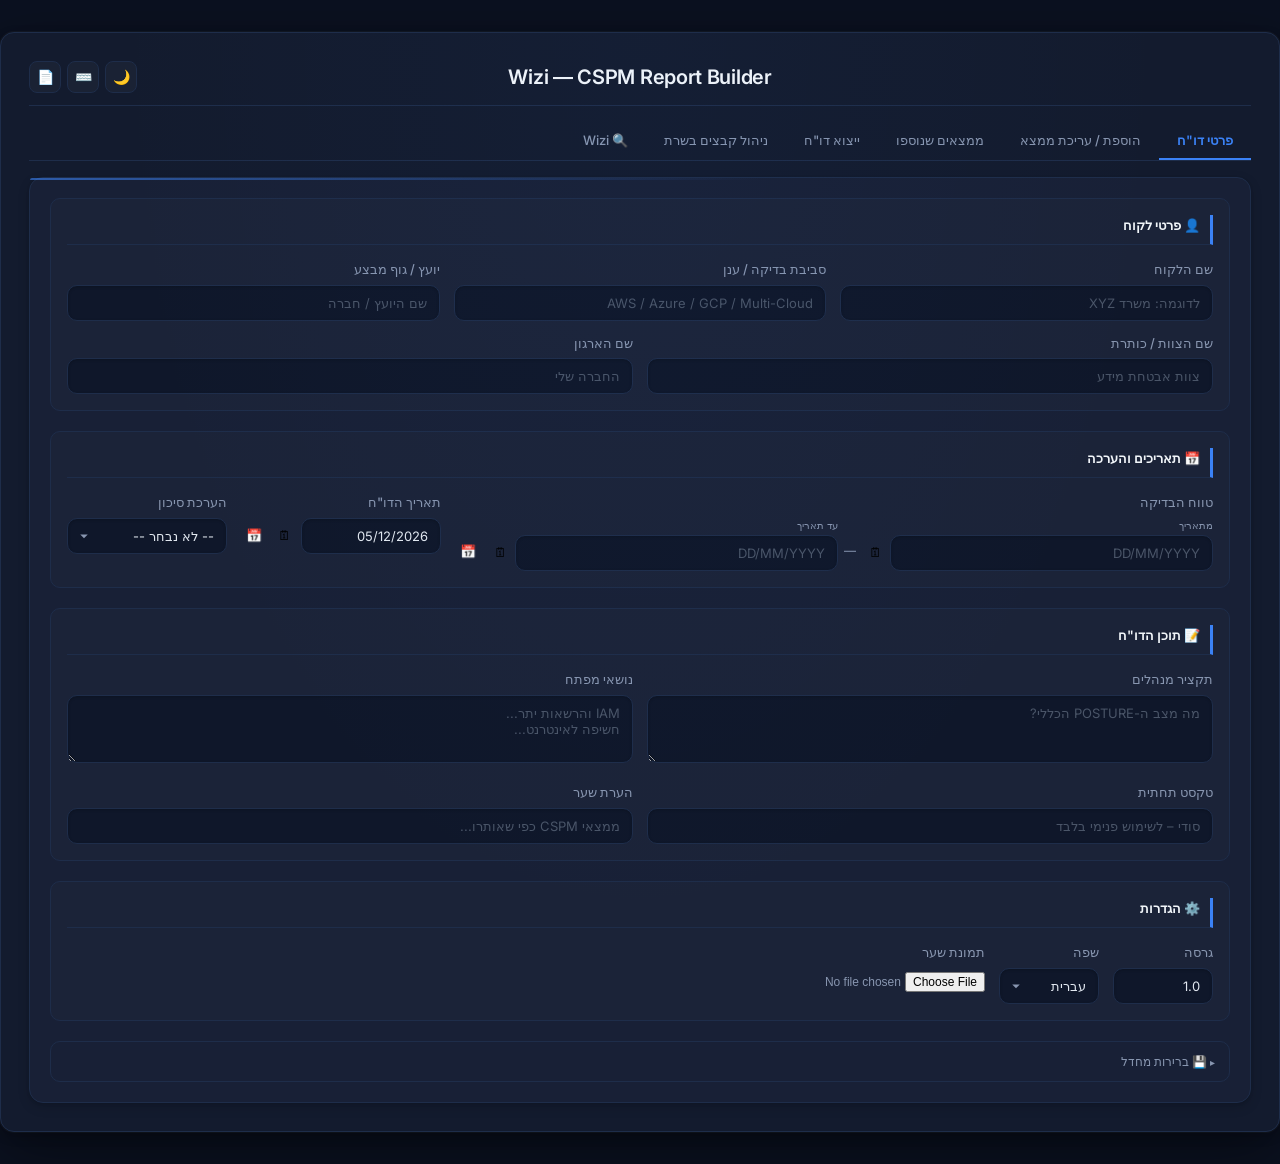
==== commit 341cf490: "UI/UX Improvments" ====
--- a/index.html
+++ b/index.html
@@ -1,514 +1,594 @@
-<!DOCTYPE html>
-<html lang="he" dir="rtl">
-<head>
-  <meta charset="UTF-8">
-  <meta name="viewport" content="width=device-width, initial-scale=1.0">
-  <title>Wizi — CSPM Report Builder</title>
-  <link rel="stylesheet" href="/static/css/builder.css?v=18">
-</head>
-<body>
-  <!-- Toast container -->
-  <div id="toast-container" aria-live="polite"></div>
-
-  <!-- Keyboard shortcuts overlay -->
-  <div id="kbd-overlay" class="kbd-overlay" style="display:none;" role="dialog" aria-label="קיצורי מקלדת">
-    <div class="kbd-overlay-content">
-      <div class="kbd-overlay-header">
-        <span>⌨️ קיצורי מקלדת</span>
-        <button class="btn btn-secondary btn-sm" id="kbd-overlay-close">✕</button>
-      </div>
-      <div class="kbd-grid">
-        <div><kbd>?</kbd> הצג/הסתר קיצורים</div>
-        <div><kbd>J</kbd> / <kbd>K</kbd> ניווט בטבלת ממצאים</div>
-        <div><kbd>E</kbd> ערוך ממצא נבחר</div>
-        <div><kbd>D</kbd> מחק ממצא נבחר</div>
-        <div><kbd>Ctrl+Enter</kbd> הוסף/עדכן ממצא</div>
-        <div><kbd>Ctrl+V</kbd> הדבק תמונת הוכחה</div>
-        <div><kbd>←</kbd> / <kbd>→</kbd> ניווט בין טאבים</div>
-      </div>
-    </div>
-  </div>
-
-  <!-- Finding preview panel -->
-  <div id="finding-preview-panel" class="preview-panel" style="display:none;">
-    <div class="preview-panel-header">
-      <span id="preview-panel-title">תצוגה מקדימה</span>
-      <button class="btn btn-secondary btn-sm" id="preview-panel-close">✕</button>
-    </div>
-    <div id="preview-panel-body" class="preview-panel-body"></div>
-    <div class="preview-panel-actions">
-      <button class="btn btn-primary btn-sm" id="preview-panel-edit">ערוך ממצא</button>
-    </div>
-  </div>
-
-  <!-- Wizi auto-fill banner -->
-  <div id="wizi-autofill-banner" class="autofill-banner" style="display:none;">
-    <span id="wizi-autofill-text"></span>
-    <button class="btn btn-primary btn-sm" id="btn-wizi-autofill-accept">מלא אוטומטית</button>
-    <button class="btn btn-secondary btn-sm" id="btn-wizi-autofill-dismiss">✕</button>
-  </div>
-
-  <div class="app-container">
-    <div class="app-header">
-      <div style="display:flex;align-items:center;gap:12px;">
-        <h1>Wizi — CSPM Report Builder</h1>
-        <button class="btn btn-secondary btn-sm" id="btn-theme-toggle" title="החלף ערכת נושא" style="margin-top:0;padding:4px 8px;">🌙</button>
-        <button class="btn btn-secondary btn-sm" id="btn-kbd-help" title="קיצורי מקלדת (?)" style="margin-top:0;padding:4px 8px;">⌨️</button>
-        <button class="btn btn-danger btn-sm" id="btn-new-report" title="דו"ח חדש — נקה הכל" style="margin-top:0;padding:4px 10px;">🗑️ דו"ח חדש</button>
-      </div>
-      <span id="autosave-indicator" class="autosave-indicator"></span>
-    </div>
-
-    <!-- Progress stepper -->
-    <div class="progress-stepper" id="progress-stepper">
-      <div class="step" data-step="details"><span class="step-icon">①</span> פרטי דו"ח</div>
-      <div class="step-arrow">→</div>
-      <div class="step" data-step="findings"><span class="step-icon">②</span> ממצאים <span class="step-badge" id="step-findings-count"></span></div>
-      <div class="step-arrow">→</div>
-      <div class="step" data-step="review"><span class="step-icon">③</span> סקירה</div>
-      <div class="step-arrow">→</div>
-      <div class="step" data-step="export"><span class="step-icon">④</span> ייצוא</div>
-    </div>
-    <p class="muted" style="text-align:center;">
-      ממלאים פרטי דו"ח, מוסיפים ממצאים (כולל הוכחה כתמונה), אפשר לערוך/למחוק/להזיז. בסוף מייצרים דו"ח HTML או PDF.
-    </p>
-
-    <!-- Tab navigation -->
-    <nav class="tab-bar" role="tablist" aria-label="חלקי הטופס">
-      <button class="tab-btn active" role="tab" aria-selected="true" aria-controls="panel-report-details" id="tab-report-details">פרטי דו"ח</button>
-      <button class="tab-btn" role="tab" aria-selected="false" aria-controls="panel-finding-form" id="tab-finding-form">הוספת / עריכת ממצא</button>
-      <button class="tab-btn" role="tab" aria-selected="false" aria-controls="panel-findings-list" id="tab-findings-list">ממצאים שנוספו</button>
-      <button class="tab-btn" role="tab" aria-selected="false" aria-controls="panel-export" id="tab-export">ייצוא דו"ח</button>
-      <button class="tab-btn" role="tab" aria-selected="false" aria-controls="panel-cloud-manager" id="tab-cloud-manager">ניהול קבצים בשרת</button>
-      <button class="tab-btn" role="tab" aria-selected="false" aria-controls="panel-wizi" id="tab-wizi">🔍 Wizi</button>
-    </nav>
-
-    <!-- Panel: פרטי דו"ח -->
-    <section class="tab-panel active" id="panel-report-details" role="tabpanel" aria-labelledby="tab-report-details">
-      <div class="section-body">
-        <div class="row">
-          <div class="col">
-            <label for="report-client">שם הלקוח</label>
-            <input type="text" id="report-client" placeholder="לדוגמה: משרד XYZ">
-          </div>
-          <div class="col">
-            <label for="report-env">סביבת בדיקה / ענן</label>
-            <input type="text" id="report-env" placeholder="AWS / Azure / GCP / Multi-Cloud">
-          </div>
-        </div>
-        <div class="row">
-          <div class="col">
-            <label>טווח הבדיקה</label>
-            <div style="display:flex;gap:6px;align-items:center;flex-wrap:wrap;">
-              <div style="flex:1;min-width:110px;">
-                <span class="muted" style="font-size:10px;display:block;margin-bottom:2px;">מתאריך</span>
-                <div style="display:flex;gap:2px;align-items:center;">
-                  <input type="text" id="report-range-from" placeholder="DD/MM/YYYY" style="flex:1;">
-                  <input type="date" id="report-range-from-picker" style="width:0;height:0;padding:0;border:0;opacity:0;position:absolute;" tabindex="-1">
-                  <button type="button" class="btn btn-secondary btn-sm date-picker-btn" data-picker="report-range-from-picker" title="בחר תאריך" style="padding:2px 5px;margin:0;font-size:12px;">🗓</button>
-                </div>
-              </div>
-              <span class="muted" style="padding-top:14px;">—</span>
-              <div style="flex:1;min-width:110px;">
-                <span class="muted" style="font-size:10px;display:block;margin-bottom:2px;">עד תאריך</span>
-                <div style="display:flex;gap:2px;align-items:center;">
-                  <input type="text" id="report-range-to" placeholder="DD/MM/YYYY" style="flex:1;">
-                  <input type="date" id="report-range-to-picker" style="width:0;height:0;padding:0;border:0;opacity:0;position:absolute;" tabindex="-1">
-                  <button type="button" class="btn btn-secondary btn-sm date-picker-btn" data-picker="report-range-to-picker" title="בחר תאריך" style="padding:2px 5px;margin:0;font-size:12px;">🗓</button>
-                </div>
-              </div>
-              <button type="button" class="btn btn-secondary btn-sm" id="btn-range-today" title="סיום היום" style="padding:4px 8px;margin-top:14px;white-space:nowrap;">📅 היום</button>
-            </div>
-            <input type="hidden" id="report-range">
-          </div>
-          <div class="col">
-            <label for="report-consultant">יועץ / גוף מבצע</label>
-            <input type="text" id="report-consultant" placeholder="שם היועץ / חברה">
-          </div>
-        </div>
-        <div class="row">
-          <div class="col">
-            <label for="report-date">תאריך הדו"ח</label>
-            <div style="display:flex;gap:4px;align-items:center;">
-              <input type="text" id="report-date" placeholder="DD/MM/YYYY" style="flex:1;">
-              <input type="date" id="report-date-picker" style="width:0;height:0;padding:0;border:0;opacity:0;position:absolute;" tabindex="-1">
-              <button type="button" class="btn btn-secondary btn-sm date-picker-btn" data-picker="report-date-picker" title="בחר תאריך" style="padding:2px 5px;margin:0;font-size:12px;">🗓</button>
-              <button type="button" class="btn btn-secondary btn-sm" id="btn-date-today" title="הגדר תאריך היום" style="padding:4px 8px;margin:0;white-space:nowrap;">📅 היום</button>
-            </div>
-          </div>
-          <div class="col">
-            <label for="report-risk">הערכת סיכון כללית</label>
-            <select id="report-risk">
-              <option value="">-- לא נבחר --</option>
-              <option value="נמוכה">נמוכה</option>
-              <option value="בינונית">בינונית</option>
-              <option value="גבוהה">גבוהה</option>
-              <option value="קריטית">קריטית</option>
-            </select>
-          </div>
-        </div>
-        <div class="row">
-          <div class="col">
-            <label for="report-exec-summary">תקציר מנהלים</label>
-            <textarea id="report-exec-summary" rows="3" placeholder="מה מצב ה-POSTURE הכללי?"></textarea>
-          </div>
-          <div class="col">
-            <label for="report-key-topics">נושאי מפתח</label>
-            <textarea id="report-key-topics" rows="3" placeholder="IAM והרשאות יתר...&#10;חשיפה לאינטרנט..."></textarea>
-          </div>
-        </div>
-        <div class="row">
-          <div class="col">
-            <label for="report-team-name">שם הצוות / כותרת</label>
-            <input type="text" id="report-team-name" placeholder="צוות אבטחת מידע">
-          </div>
-          <div class="col">
-            <label for="report-org-name">שם הארגון</label>
-            <input type="text" id="report-org-name" placeholder="החברה שלי">
-          </div>
-        </div>
-        <div class="row">
-          <div class="col">
-            <label for="report-footer-text">טקסט תחתית</label>
-            <input type="text" id="report-footer-text" placeholder="סודי – לשימוש פנימי בלבד">
-          </div>
-          <div class="col">
-            <label for="report-cover-note">הערת שער</label>
-            <input type="text" id="report-cover-note" placeholder="ממצאי CSPM כפי שאותרו...">
-          </div>
-        </div>
-        <div class="row">
-          <div class="col" style="max-width:120px;">
-            <label for="report-version">גרסה</label>
-            <input type="text" id="report-version" value="1.0" placeholder="1.0">
-          </div>
-          <div class="col" style="max-width:120px;">
-            <label for="report-lang">שפה</label>
-            <select id="report-lang">
-              <option value="he" selected>עברית</option>
-              <option value="en">English</option>
-            </select>
-          </div>
-          <div class="col">
-            <label for="report-cover-image">תמונת שער</label>
-            <input type="file" id="report-cover-image" accept="image/*" aria-label="העלאת תמונת שער">
-            <div id="cover-image-preview" class="evidence-preview"></div>
-          </div>
-          <div class="col" id="ai-model-row" style="display:none;">
-            <label for="ai-model">מודל AI</label>
-            <select id="ai-model"></select>
-          </div>
-        </div>
-        <div class="defaults-bar">
-          <button class="btn btn-secondary btn-sm" id="btn-save-defaults">💾 שמור כברירת מחדל</button>
-          <button class="btn btn-secondary btn-sm" id="btn-load-defaults">📋 טען ברירת מחדל</button>
-          <button class="btn btn-danger btn-sm" id="btn-clear-defaults">✕ מחק ברירת מחדל</button>
-          <span id="defaults-status" class="muted small-text"></span>
-        </div>
-      </div>
-    </section>
-
-    <!-- Panel: טופס הוספת/עריכת ממצא -->
-    <section class="tab-panel" id="panel-finding-form" role="tabpanel" aria-labelledby="tab-finding-form">
-      <div class="section-body">
-        <div class="row">
-          <div class="col">
-            <label for="f-template">תבנית מוכנה</label>
-            <select id="f-template"><option value="">-- בחר תבנית --</option></select>
-          </div>
-          <div class="col">
-            <label for="f-category">קטגוריה</label>
-            <select id="f-category">
-              <option value="CSPM">CSPM – Cloud Configuration</option>
-              <option value="KSPM">KSPM – Kubernetes</option>
-              <option value="DSPM">DSPM – Data Security</option>
-              <option value="VULN">VULN – Vulnerability</option>
-              <option value="NEXP">NEXP – Network Exposure</option>
-              <option value="EAPM">EAPM – Excessive Access</option>
-              <option value="HSPM">HSPM – Host Configuration</option>
-              <option value="SECR">SECR – Secrets</option>
-              <option value="EOLM">EOLM – End of Life</option>
-            </select>
-          </div>
-          <div class="col" style="max-width:130px;">
-            <label for="f-id">מזהה *</label>
-            <input type="text" id="f-id" placeholder="CSPM-001" required aria-required="true" readonly>
-          </div>
-        </div>
-        <div class="row">
-          <div class="col">
-            <label for="f-title">כותרת ממצא *</label>
-            <input type="text" id="f-title" placeholder="Bucket ציבורי עם נתונים רגישים" required aria-required="true">
-          </div>
-          <div class="col" style="max-width:140px;">
-            <label for="f-severity">חומרה</label>
-            <select id="f-severity">
-              <option value="critical">קריטי</option>
-              <option value="high">גבוה</option>
-              <option value="medium" selected>בינוני</option>
-              <option value="low">נמוך</option>
-              <option value="info">מידע</option>
-            </select>
-          </div>
-        </div>
-        <div class="row">
-          <div class="col">
-            <label for="f-description">תיאור</label>
-            <textarea id="f-description" rows="2" placeholder="מה זוהה בפועל?"></textarea>
-          </div>
-          <div class="col">
-            <label for="f-impact">השפעה / סיכון</label>
-            <textarea id="f-impact" rows="2" placeholder="משמעות עסקית / רגולטורית?"></textarea>
-          </div>
-        </div>
-        <div class="row">
-          <div class="col">
-            <label for="f-technical">פרטים טכניים</label>
-            <textarea id="f-technical" rows="2" placeholder="ענן: ...&#10;שירות: ..."></textarea>
-          </div>
-          <div class="col">
-            <label for="f-policies">מדיניות / תקנים</label>
-            <textarea id="f-policies" rows="2" placeholder="ISO 27001 A.9&#10;NIST CSF PR.AC"></textarea>
-          </div>
-        </div>
-        <div class="row">
-          <div class="col">
-            <label for="f-recs">המלצות</label>
-            <textarea id="f-recs" rows="2" placeholder="לבטל גישה ציבורית...&#10;להפעיל הצפנה..."></textarea>
-          </div>
-          <div class="col">
-            <label for="f-owner">בעלים / צוות אחראי</label>
-            <input type="text" id="f-owner" placeholder="שם הצוות / בעל האחריות">
-          </div>
-        </div>
-        <div class="row">
-          <div class="col" style="max-width:280px;">
-            <label for="f-priority-select">עדיפות טיפול</label>
-            <select id="f-priority-select">
-              <option value="">-- לא צוין --</option>
-              <option value="מיידי (0–7 ימים)">מיידי (0–7 ימים)</option>
-              <option value="גבוהה (עד 30 ימים)">גבוהה (עד 30 ימים)</option>
-              <option value="בינונית (30–60 ימים)">בינונית (30–60 ימים)</option>
-              <option value="נמוכה (60–120 ימים)">נמוכה (60–120 ימים)</option>
-              <option value="למעקב">למעקב</option>
-              <option value="custom">אחר (טקסט חופשי)</option>
-            </select>
-            <div class="priority-custom-wrapper hidden" id="priority-custom-wrapper" style="margin-top:6px;">
-              <input type="text" id="f-priority-custom" placeholder="טקסט חופשי...">
-            </div>
-          </div>
-          <div class="col">
-            <label for="f-evidence">הוכחה (תמונה)</label>
-            <div id="evidence-drop-zone" class="drop-zone" tabindex="0" role="button" aria-label="גרור תמונה לכאן או לחץ לבחירה">
-              <input type="file" id="f-evidence" accept="image/*" aria-label="העלאת תמונת הוכחה">
-              <p class="drop-zone-text">גרור / לחץ / <strong>Ctrl+V</strong></p>
-              <div id="evidence-preview" class="evidence-preview"></div>
-            </div>
-          </div>
-        </div>
-        <button class="btn btn-primary" id="btn-add-finding">הוסף ממצא</button>
-        <button class="btn btn-secondary" id="btn-cancel-edit" style="display:none;">בטל עריכה</button>
-        <button class="btn btn-secondary" id="btn-clear-form">נקה טופס</button>
-        <span class="kbd-hint">Ctrl+Enter</span>
-        <span id="edit-state" class="muted small-text"></span>
-      </div>
-    </section>
-
-    <!-- Panel: רשימת הממצאים -->
-    <section class="tab-panel" id="panel-findings-list" role="tabpanel" aria-labelledby="tab-findings-list">
-      <div class="section-body">
-        <!-- Filter bar -->
-        <div class="findings-filter-bar">
-          <input type="text" id="findings-search" placeholder="🔍 חיפוש לפי כותרת / מזהה..." class="filter-input">
-          <select id="findings-filter-category" class="filter-select">
-            <option value="">כל הקטגוריות</option>
-            <option value="CSPM">CSPM</option>
-            <option value="KSPM">KSPM</option>
-            <option value="DSPM">DSPM</option>
-            <option value="VULN">VULN</option>
-            <option value="NEXP">NEXP</option>
-            <option value="EAPM">EAPM</option>
-            <option value="HSPM">HSPM</option>
-            <option value="SECR">SECR</option>
-            <option value="EOLM">EOLM</option>
-          </select>
-          <select id="findings-filter-severity" class="filter-select">
-            <option value="">כל החומרות</option>
-            <option value="critical">קריטי</option>
-            <option value="high">גבוה</option>
-            <option value="medium">בינוני</option>
-            <option value="low">נמוך</option>
-            <option value="info">מידע</option>
-          </select>
-        </div>
-        <!-- Category count badges -->
-        <div id="category-badges" class="category-badges"></div>
-        <!-- Batch actions -->
-        <div class="batch-actions" id="batch-actions" style="display:none;">
-          <span id="batch-count" class="muted small-text"></span>
-          <select id="batch-severity" class="filter-select" style="max-width:120px;">
-            <option value="">שנה חומרה</option>
-            <option value="critical">קריטי</option>
-            <option value="high">גבוה</option>
-            <option value="medium">בינוני</option>
-            <option value="low">נמוך</option>
-            <option value="info">מידע</option>
-          </select>
-          <select id="batch-priority" class="filter-select" style="max-width:160px;">
-            <option value="">שנה עדיפות</option>
-            <option value="מיידי (0–7 ימים)">מיידי</option>
-            <option value="גבוהה (עד 30 ימים)">גבוהה</option>
-            <option value="בינונית (30–60 ימים)">בינונית</option>
-            <option value="נמוכה (60–120 ימים)">נמוכה</option>
-            <option value="למעקב">למעקב</option>
-          </select>
-          <input type="text" id="batch-owner" class="filter-input" placeholder="שנה בעלים..." style="max-width:150px;">
-          <button class="btn btn-danger btn-sm" id="btn-batch-delete">מחק נבחרים</button>
-        </div>
-        <button class="btn btn-secondary btn-sm" id="btn-sort-severity">מיין לפי חומרה ↓</button>
-        <button class="btn btn-danger btn-sm" id="btn-clear-all-findings">מחק הכל</button>
-        <span class="kbd-hint">J/K לניווט, E לעריכה, D למחיקה</span>
-        <div id="findings-table-wrapper" class="small-text" role="region" aria-live="polite"></div>
-      </div>
-    </section>
-
-    <!-- Panel: ייצוא דו"ח -->
-    <section class="tab-panel" id="panel-export" role="tabpanel" aria-labelledby="tab-export">
-      <div class="section-body">
-        <button class="btn btn-primary" id="btn-render-pdf" disabled>ייצא PDF</button>
-        <button class="btn btn-secondary" id="btn-generate" disabled>תצוגה מקדימה</button>
-        <button class="btn btn-secondary" id="btn-download" disabled>הורד HTML</button>
-        <button class="btn btn-secondary" id="btn-export-json">הורד תצורה</button>
-        <button class="btn btn-secondary" id="btn-export-csv">ייצוא CSV</button>
-        <button class="btn btn-secondary" id="btn-import-json">טען תצורה</button>
-        <button class="btn btn-secondary" id="btn-import-csv">ייבוא CSV</button>
-        <button class="btn btn-secondary" id="btn-import-baseline">השוואה לקודם</button>
-        <button class="btn btn-secondary" id="btn-save-state-cloud">שמור בשרת</button>
-        <input type="file" id="input-import-json" accept="application/json" style="display:none;" aria-label="בחירת קובץ תצורה">
-        <input type="file" id="input-import-csv" accept=".csv,text/csv" style="display:none;" aria-label="בחירת CSV">
-        <input type="file" id="input-import-baseline" accept="application/json" style="display:none;" aria-label="בחירת JSON להשוואה">
-        <span id="status-msg" class="muted small-text" role="status" aria-live="polite"></span>
-        <div id="trend-comparison" style="display:none;margin-top:14px;"></div>
-      </div>
-    </section>
-
-    <!-- Panel: ניהול קבצים בשרת -->
-    <section class="tab-panel" id="panel-cloud-manager" role="tabpanel" aria-labelledby="tab-cloud-manager">
-      <div class="section-body">
-        <div id="states-list" class="small-text"><p class="muted">טוען...</p></div>
-        <div id="outputs-list" class="small-text"><p class="muted">טוען...</p></div>
-        <div style="margin-top:8px;">
-          <label for="cloud-upload-state">העלאת תצורה (JSON)</label>
-          <input type="file" id="cloud-upload-state" accept="application/json" aria-label="העלאת קובץ תצורה לשרת">
-        </div>
-      </div>
-    </section>
-
-    <!-- Panel: Wizi integration -->
-    <section class="tab-panel" id="panel-wizi" role="tabpanel" aria-labelledby="tab-wizi">
-      <div class="section-body">
-        <!-- Quick fetch by ID -->
-        <div class="wizi-quick-add">
-          <label for="wizi-find-id">🔎 שליפה לפי מזהה ממצא או Rule ID</label>
-          <div class="row" style="align-items:end;">
-            <div class="col">
-              <input type="text" id="wizi-find-id" placeholder="Control ID / Short ID / UUID (למשל: wc-id-493, EC2-005, UUID)..." dir="ltr">
-            </div>
-            <div class="col">
-              <label for="wizi-find-id-sub" class="muted small-text" style="margin-bottom:4px;">סינון לפי Subscription / פרויקט (אופציונלי)</label>
-              <input type="text" id="wizi-find-id-sub" placeholder="למשל: AWS-Dev-M-Cgov-Campusil" dir="ltr">
-            </div>
-            <div class="col" style="max-width:140px;">
-              <button class="btn btn-primary btn-sm" id="btn-wizi-find-by-id">שלוף וייבא</button>
-            </div>
-          </div>
-          <span id="wizi-find-id-status" class="muted small-text"></span>
-          <div id="wizi-find-id-results" class="small-text" style="margin-top:8px;"></div>
-        </div>
-        <hr style="border-color:var(--border);margin:16px 0;">
-        <div class="row">
-          <div class="col" style="max-width:220px;">
-            <label for="wizi-query-type">סוג שאילתה</label>
-            <select id="wizi-query-type">
-              <option value="issues">Issues (כללי)</option>
-              <option value="configurationFindings">CSPM — Cloud Configuration</option>
-              <option value="hostConfigurationRuleAssessments">HSPM — Host Configuration</option>
-              <option value="vulnerabilityFindings">VULN — Vulnerabilities</option>
-              <option value="dataFindingsV2">DSPM — Data Findings</option>
-              <option value="secretInstances">SECR — Secrets</option>
-              <option value="excessiveAccessFindings">EAPM — Excessive Access</option>
-              <option value="networkExposures">NEXP — Network Exposure</option>
-              <option value="inventoryFindings">EOLM — Inventory / EOL</option>
-            </select>
-          </div>
-          <div class="col">
-            <label for="wizi-project">פרויקט / Subscription</label>
-            <div class="autocomplete-wrapper">
-              <input type="text" id="wizi-project" placeholder="הקלד שם subscription לסינון..." autocomplete="off">
-              <input type="hidden" id="wizi-project-id">
-              <div class="autocomplete-list" id="wizi-project-list"></div>
-            </div>
-          </div>
-          <div class="col">
-            <label for="wizi-subscription">פרויקט / Subscription בטקסט חופשי</label>
-            <input type="text" id="wizi-subscription" placeholder="הזן שם subscription...">
-            <input type="hidden" id="wizi-subscription-id">
-          </div>
-        </div>
-        <div class="row">
-          <div class="col" style="max-width:180px;">
-            <label for="wizi-severity">חומרה</label>
-            <select id="wizi-severity" multiple size="5">
-              <option value="CRITICAL" selected>Critical</option>
-              <option value="HIGH" selected>High</option>
-              <option value="MEDIUM">Medium</option>
-              <option value="LOW">Low</option>
-              <option value="INFORMATIONAL">Informational</option>
-            </select>
-          </div>
-          <div class="col" style="max-width:180px;">
-            <label for="wizi-status">סטטוס</label>
-            <select id="wizi-status" multiple size="3">
-              <option value="OPEN" selected>Open</option>
-              <option value="IN_PROGRESS" selected>In Progress</option>
-              <option value="RESOLVED">Resolved</option>
-            </select>
-          </div>
-          <div class="col" style="max-width:120px;">
-            <label for="wizi-limit">כמות</label>
-            <select id="wizi-limit">
-              <option value="10" selected>10</option>
-              <option value="50">50</option>
-              <option value="100">100</option>
-              <option value="200">200</option>
-              <option value="500">500</option>
-            </select>
-          </div>
-          <div class="col" style="align-self:end;">
-            <button class="btn btn-primary" id="btn-wizi-fetch">שלוף ממצאים</button>
-          </div>
-        </div>
-        <!-- Wizi presets -->
-        <div class="wizi-presets-bar">
-          <select id="wizi-preset-select" class="filter-select" style="max-width:220px;">
-            <option value="">📌 טען פריסט...</option>
-          </select>
-          <button class="btn btn-secondary btn-sm" id="btn-wizi-preset-save">💾 שמור פריסט</button>
-          <button class="btn btn-danger btn-sm" id="btn-wizi-preset-delete" style="display:none;">🗑 מחק</button>
-        </div>
-        <div id="wizi-status-msg" class="muted small-text" role="status" aria-live="polite"></div>
-        <div id="wizi-results" class="small-text"></div>
-        <button class="btn btn-secondary" id="btn-wizi-load-more" style="display:none;margin-top:8px;">טען עוד</button>
-        <div id="wizi-actions" style="display:none;margin-top:10px;">
-          <button class="btn btn-primary" id="btn-wizi-import-selected">ייבא נבחרים לדו"ח</button>
-          <button class="btn btn-secondary" id="btn-wizi-select-all">בחר/בטל הכל</button>
-          <span id="wizi-selected-count" class="muted small-text" style="margin-right:10px;"></span>
-        </div>
-      </div>
-    </section>
-
-  </div>
-
-  <script src="/static/js/builder.js?v=46"></script>
-</body>
+<!DOCTYPE html>
+<html lang="he" dir="rtl">
+<head>
+  <meta charset="UTF-8">
+  <meta name="viewport" content="width=device-width, initial-scale=1.0">
+  <title>Wizi — CSPM Report Builder</title>
+  <link rel="stylesheet" href="/static/css/builder.css?v=20">
+</head>
+<body>
+  <!-- Toast container -->
+  <div id="toast-container" aria-live="polite"></div>
+
+  <!-- Keyboard shortcuts overlay -->
+  <div id="kbd-overlay" class="kbd-overlay" style="display:none;" role="dialog" aria-label="קיצורי מקלדת">
+    <div class="kbd-overlay-content">
+      <div class="kbd-overlay-header">
+        <span>⌨️ קיצורי מקלדת</span>
+        <button class="btn btn-secondary btn-sm" id="kbd-overlay-close">✕</button>
+      </div>
+      <div class="kbd-grid">
+        <div><kbd>?</kbd> הצג/הסתר קיצורים</div>
+        <div><kbd>J</kbd> / <kbd>K</kbd> ניווט בטבלת ממצאים</div>
+        <div><kbd>E</kbd> ערוך ממצא נבחר</div>
+        <div><kbd>D</kbd> מחק ממצא נבחר</div>
+        <div><kbd>Ctrl+Enter</kbd> הוסף/עדכן ממצא</div>
+        <div><kbd>Ctrl+V</kbd> הדבק תמונת הוכחה</div>
+        <div><kbd>←</kbd> / <kbd>→</kbd> ניווט בין טאבים</div>
+      </div>
+    </div>
+  </div>
+
+  <!-- Finding preview panel -->
+  <div id="finding-preview-panel" class="preview-panel" style="display:none;">
+    <div class="preview-panel-header">
+      <span id="preview-panel-title">תצוגה מקדימה</span>
+      <button class="btn btn-secondary btn-sm" id="preview-panel-close">✕</button>
+    </div>
+    <div id="preview-panel-body" class="preview-panel-body"></div>
+    <div class="preview-panel-actions">
+      <button class="btn btn-primary btn-sm" id="preview-panel-edit">ערוך ממצא</button>
+    </div>
+  </div>
+
+  <!-- Wizi auto-fill banner -->
+  <div id="wizi-autofill-banner" class="autofill-banner" style="display:none;">
+    <span id="wizi-autofill-text"></span>
+    <button class="btn btn-primary btn-sm" id="btn-wizi-autofill-accept">מלא אוטומטית</button>
+    <button class="btn btn-secondary btn-sm" id="btn-wizi-autofill-dismiss">✕</button>
+  </div>
+
+  <div class="app-container">
+    <div class="app-header">
+      <h1>Wizi — CSPM Report Builder</h1>
+      <div class="app-header-actions">
+        <span id="autosave-indicator" class="autosave-indicator"></span>
+        <button class="btn-icon" id="btn-theme-toggle" title="החלף ערכת נושא">🌙</button>
+        <button class="btn-icon" id="btn-kbd-help" title="קיצורי מקלדת (?)">⌨️</button>
+        <button class="btn-icon" id="btn-new-report" title="דו״ח חדש">📄</button>
+      </div>
+    </div>
+
+    <!-- Tab navigation -->
+    <nav class="tab-bar" role="tablist" aria-label="חלקי הטופס">
+      <button class="tab-btn active" role="tab" aria-selected="true" aria-controls="panel-report-details" id="tab-report-details">פרטי דו"ח</button>
+      <button class="tab-btn" role="tab" aria-selected="false" aria-controls="panel-finding-form" id="tab-finding-form">הוספת / עריכת ממצא</button>
+      <button class="tab-btn" role="tab" aria-selected="false" aria-controls="panel-findings-list" id="tab-findings-list">ממצאים שנוספו</button>
+      <button class="tab-btn" role="tab" aria-selected="false" aria-controls="panel-export" id="tab-export">ייצוא דו"ח</button>
+      <button class="tab-btn" role="tab" aria-selected="false" aria-controls="panel-cloud-manager" id="tab-cloud-manager">ניהול קבצים בשרת</button>
+      <button class="tab-btn" role="tab" aria-selected="false" aria-controls="panel-wizi" id="tab-wizi">🔍 Wizi</button>
+    </nav>
+
+    <!-- Panel: פרטי דו"ח -->
+    <section class="tab-panel active" id="panel-report-details" role="tabpanel" aria-labelledby="tab-report-details">
+      <div class="section-body">
+        <!-- Section: Client Info -->
+        <div class="form-section">
+          <div class="form-section-header">👤 פרטי לקוח</div>
+          <div class="row">
+            <div class="col">
+              <label for="report-client">שם הלקוח</label>
+              <input type="text" id="report-client" placeholder="לדוגמה: משרד XYZ">
+            </div>
+            <div class="col">
+              <label for="report-env">סביבת בדיקה / ענן</label>
+              <input type="text" id="report-env" placeholder="AWS / Azure / GCP / Multi-Cloud">
+            </div>
+            <div class="col">
+              <label for="report-consultant">יועץ / גוף מבצע</label>
+              <input type="text" id="report-consultant" placeholder="שם היועץ / חברה">
+            </div>
+          </div>
+          <div class="row">
+            <div class="col">
+              <label for="report-team-name">שם הצוות / כותרת</label>
+              <input type="text" id="report-team-name" placeholder="צוות אבטחת מידע">
+            </div>
+            <div class="col">
+              <label for="report-org-name">שם הארגון</label>
+              <input type="text" id="report-org-name" placeholder="החברה שלי">
+            </div>
+          </div>
+        </div>
+
+        <!-- Section: Dates & Assessment -->
+        <div class="form-section">
+          <div class="form-section-header">📅 תאריכים והערכה</div>
+          <div class="row">
+            <div class="col">
+              <label>טווח הבדיקה</label>
+              <div style="display:flex;gap:6px;align-items:center;flex-wrap:wrap;">
+                <div style="flex:1;min-width:110px;">
+                  <span class="muted" style="font-size:10px;display:block;margin-bottom:2px;">מתאריך</span>
+                  <div style="display:flex;gap:2px;align-items:center;">
+                    <input type="text" id="report-range-from" placeholder="DD/MM/YYYY" style="flex:1;">
+                    <input type="date" id="report-range-from-picker" style="width:0;height:0;padding:0;border:0;opacity:0;position:absolute;" tabindex="-1">
+                    <button type="button" class="btn-icon-sm date-picker-btn" data-picker="report-range-from-picker" title="בחר תאריך">🗓</button>
+                  </div>
+                </div>
+                <span class="muted" style="padding-top:14px;">—</span>
+                <div style="flex:1;min-width:110px;">
+                  <span class="muted" style="font-size:10px;display:block;margin-bottom:2px;">עד תאריך</span>
+                  <div style="display:flex;gap:2px;align-items:center;">
+                    <input type="text" id="report-range-to" placeholder="DD/MM/YYYY" style="flex:1;">
+                    <input type="date" id="report-range-to-picker" style="width:0;height:0;padding:0;border:0;opacity:0;position:absolute;" tabindex="-1">
+                    <button type="button" class="btn-icon-sm date-picker-btn" data-picker="report-range-to-picker" title="בחר תאריך">🗓</button>
+                  </div>
+                </div>
+                <button type="button" class="btn-icon-sm" id="btn-range-today" title="סיום היום" style="margin-top:14px;">📅</button>
+              </div>
+              <input type="hidden" id="report-range">
+            </div>
+            <div class="col" style="max-width:200px;">
+              <label for="report-date">תאריך הדו"ח</label>
+              <div style="display:flex;gap:4px;align-items:center;">
+                <input type="text" id="report-date" placeholder="DD/MM/YYYY" style="flex:1;">
+                <input type="date" id="report-date-picker" style="width:0;height:0;padding:0;border:0;opacity:0;position:absolute;" tabindex="-1">
+                <button type="button" class="btn-icon-sm date-picker-btn" data-picker="report-date-picker" title="בחר תאריך">🗓</button>
+                <button type="button" class="btn-icon-sm" id="btn-date-today" title="היום">📅</button>
+              </div>
+            </div>
+            <div class="col" style="max-width:160px;">
+              <label for="report-risk">הערכת סיכון</label>
+              <select id="report-risk">
+                <option value="">-- לא נבחר --</option>
+                <option value="נמוכה">נמוכה</option>
+                <option value="בינונית">בינונית</option>
+                <option value="גבוהה">גבוהה</option>
+                <option value="קריטית">קריטית</option>
+              </select>
+            </div>
+          </div>
+        </div>
+
+        <!-- Section: Content -->
+        <div class="form-section">
+          <div class="form-section-header">📝 תוכן הדו"ח</div>
+          <div class="row">
+            <div class="col">
+              <label for="report-exec-summary">תקציר מנהלים</label>
+              <textarea id="report-exec-summary" rows="3" placeholder="מה מצב ה-POSTURE הכללי?"></textarea>
+            </div>
+            <div class="col">
+              <label for="report-key-topics">נושאי מפתח</label>
+              <textarea id="report-key-topics" rows="3" placeholder="IAM והרשאות יתר...&#10;חשיפה לאינטרנט..."></textarea>
+            </div>
+          </div>
+          <div class="row">
+            <div class="col">
+              <label for="report-footer-text">טקסט תחתית</label>
+              <input type="text" id="report-footer-text" placeholder="סודי – לשימוש פנימי בלבד">
+            </div>
+            <div class="col">
+              <label for="report-cover-note">הערת שער</label>
+              <input type="text" id="report-cover-note" placeholder="ממצאי CSPM כפי שאותרו...">
+            </div>
+          </div>
+        </div>
+
+        <!-- Section: Settings -->
+        <div class="form-section">
+          <div class="form-section-header">⚙️ הגדרות</div>
+          <div class="row">
+            <div class="col" style="max-width:100px;">
+              <label for="report-version">גרסה</label>
+              <input type="text" id="report-version" value="1.0" placeholder="1.0">
+            </div>
+            <div class="col" style="max-width:100px;">
+              <label for="report-lang">שפה</label>
+              <select id="report-lang">
+                <option value="he" selected>עברית</option>
+                <option value="en">English</option>
+              </select>
+            </div>
+            <div class="col">
+              <label for="report-cover-image">תמונת שער</label>
+              <input type="file" id="report-cover-image" accept="image/*" aria-label="העלאת תמונת שער">
+              <div id="cover-image-preview" class="evidence-preview"></div>
+            </div>
+            <div class="col" id="ai-model-row" style="display:none;">
+              <label for="ai-model">מודל AI</label>
+              <select id="ai-model"></select>
+            </div>
+          </div>
+        </div>
+
+        <details class="defaults-section">
+          <summary class="defaults-summary">💾 ברירות מחדל</summary>
+          <div class="defaults-bar">
+            <button class="btn btn-secondary btn-sm" id="btn-save-defaults">💾 שמור כברירת מחדל</button>
+            <button class="btn btn-secondary btn-sm" id="btn-load-defaults">📋 טען ברירת מחדל</button>
+            <button class="btn btn-danger btn-sm" id="btn-clear-defaults">✕ מחק ברירת מחדל</button>
+            <span id="defaults-status" class="muted small-text"></span>
+          </div>
+        </details>
+      </div>
+    </section>
+
+    <!-- Panel: טופס הוספת/עריכת ממצא -->
+    <section class="tab-panel" id="panel-finding-form" role="tabpanel" aria-labelledby="tab-finding-form">
+      <div class="section-body">
+        <div class="row">
+          <div class="col">
+            <label for="f-template">תבנית מוכנה</label>
+            <select id="f-template"><option value="">-- בחר תבנית --</option></select>
+          </div>
+          <div class="col">
+            <label for="f-category">קטגוריה</label>
+            <select id="f-category">
+              <option value="CSPM">CSPM – Cloud Configuration</option>
+              <option value="KSPM">KSPM – Kubernetes</option>
+              <option value="DSPM">DSPM – Data Security</option>
+              <option value="VULN">VULN – Vulnerability</option>
+              <option value="NEXP">NEXP – Network Exposure</option>
+              <option value="EAPM">EAPM – Excessive Access</option>
+              <option value="HSPM">HSPM – Host Configuration</option>
+              <option value="SECR">SECR – Secrets</option>
+              <option value="EOLM">EOLM – End of Life</option>
+            </select>
+          </div>
+          <div class="col" style="max-width:130px;">
+            <label for="f-id">מזהה *</label>
+            <input type="text" id="f-id" placeholder="CSPM-001" required aria-required="true" readonly>
+          </div>
+        </div>
+        <div class="row">
+          <div class="col">
+            <label for="f-title">כותרת ממצא *</label>
+            <input type="text" id="f-title" placeholder="Bucket ציבורי עם נתונים רגישים" required aria-required="true">
+          </div>
+          <div class="col" style="max-width:140px;">
+            <label for="f-severity">חומרה</label>
+            <select id="f-severity">
+              <option value="critical">קריטי</option>
+              <option value="high">גבוה</option>
+              <option value="medium" selected>בינוני</option>
+              <option value="low">נמוך</option>
+              <option value="info">מידע</option>
+            </select>
+          </div>
+        </div>
+        <div class="row">
+          <div class="col">
+            <label for="f-description">תיאור</label>
+            <textarea id="f-description" rows="2" placeholder="מה זוהה בפועל?"></textarea>
+          </div>
+          <div class="col">
+            <label for="f-impact">השפעה / סיכון</label>
+            <textarea id="f-impact" rows="2" placeholder="משמעות עסקית / רגולטורית?"></textarea>
+          </div>
+        </div>
+        <div class="row">
+          <div class="col">
+            <label for="f-technical">פרטים טכניים</label>
+            <textarea id="f-technical" rows="2" placeholder="ענן: ...&#10;שירות: ..."></textarea>
+          </div>
+          <div class="col">
+            <label for="f-policies">מדיניות / תקנים</label>
+            <textarea id="f-policies" rows="2" placeholder="ISO 27001 A.9&#10;NIST CSF PR.AC"></textarea>
+          </div>
+        </div>
+        <div class="row">
+          <div class="col">
+            <label for="f-recs">המלצות</label>
+            <textarea id="f-recs" rows="2" placeholder="לבטל גישה ציבורית...&#10;להפעיל הצפנה..."></textarea>
+          </div>
+          <div class="col">
+            <label for="f-owner">בעלים / צוות אחראי</label>
+            <input type="text" id="f-owner" placeholder="שם הצוות / בעל האחריות">
+          </div>
+        </div>
+        <div class="row">
+          <div class="col" style="max-width:280px;">
+            <label for="f-priority-select">עדיפות טיפול</label>
+            <select id="f-priority-select">
+              <option value="">-- לא צוין --</option>
+              <option value="מיידי (0–7 ימים)">מיידי (0–7 ימים)</option>
+              <option value="גבוהה (עד 30 ימים)">גבוהה (עד 30 ימים)</option>
+              <option value="בינונית (30–60 ימים)">בינונית (30–60 ימים)</option>
+              <option value="נמוכה (60–120 ימים)">נמוכה (60–120 ימים)</option>
+              <option value="למעקב">למעקב</option>
+              <option value="custom">אחר (טקסט חופשי)</option>
+            </select>
+            <div class="priority-custom-wrapper hidden" id="priority-custom-wrapper" style="margin-top:6px;">
+              <input type="text" id="f-priority-custom" placeholder="טקסט חופשי...">
+            </div>
+          </div>
+          <div class="col">
+            <label for="f-evidence">הוכחה (תמונה)</label>
+            <div id="evidence-drop-zone" class="drop-zone" tabindex="0" role="button" aria-label="גרור תמונה לכאן או לחץ לבחירה">
+              <input type="file" id="f-evidence" accept="image/*" aria-label="העלאת תמונת הוכחה">
+              <p class="drop-zone-text">גרור / לחץ / <strong>Ctrl+V</strong></p>
+              <div id="evidence-preview" class="evidence-preview"></div>
+            </div>
+          </div>
+        </div>
+        <button class="btn btn-primary" id="btn-add-finding">הוסף ממצא</button>
+        <button class="btn btn-secondary" id="btn-cancel-edit" style="display:none;">בטל עריכה</button>
+        <button class="btn btn-secondary" id="btn-clear-form">נקה טופס</button>
+        <span class="kbd-hint">Ctrl+Enter</span>
+        <span id="edit-state" class="muted small-text"></span>
+      </div>
+    </section>
+
+    <!-- Panel: רשימת הממצאים -->
+    <section class="tab-panel" id="panel-findings-list" role="tabpanel" aria-labelledby="tab-findings-list">
+      <div class="section-body">
+        <!-- Filter bar -->
+        <div class="findings-filter-bar">
+          <input type="text" id="findings-search" placeholder="🔍 חיפוש לפי כותרת / מזהה..." class="filter-input">
+          <select id="findings-filter-category" class="filter-select">
+            <option value="">כל הקטגוריות</option>
+            <option value="CSPM">CSPM</option>
+            <option value="KSPM">KSPM</option>
+            <option value="DSPM">DSPM</option>
+            <option value="VULN">VULN</option>
+            <option value="NEXP">NEXP</option>
+            <option value="EAPM">EAPM</option>
+            <option value="HSPM">HSPM</option>
+            <option value="SECR">SECR</option>
+            <option value="EOLM">EOLM</option>
+          </select>
+          <select id="findings-filter-severity" class="filter-select">
+            <option value="">כל החומרות</option>
+            <option value="critical">קריטי</option>
+            <option value="high">גבוה</option>
+            <option value="medium">בינוני</option>
+            <option value="low">נמוך</option>
+            <option value="info">מידע</option>
+          </select>
+        </div>
+        <!-- Category count badges -->
+        <div id="category-badges" class="category-badges"></div>
+        <!-- Batch actions -->
+        <div class="batch-actions" id="batch-actions" style="display:none;">
+          <span id="batch-count" class="muted small-text"></span>
+          <select id="batch-severity" class="filter-select" style="max-width:120px;">
+            <option value="">שנה חומרה</option>
+            <option value="critical">קריטי</option>
+            <option value="high">גבוה</option>
+            <option value="medium">בינוני</option>
+            <option value="low">נמוך</option>
+            <option value="info">מידע</option>
+          </select>
+          <select id="batch-priority" class="filter-select" style="max-width:160px;">
+            <option value="">שנה עדיפות</option>
+            <option value="מיידי (0–7 ימים)">מיידי</option>
+            <option value="גבוהה (עד 30 ימים)">גבוהה</option>
+            <option value="בינונית (30–60 ימים)">בינונית</option>
+            <option value="נמוכה (60–120 ימים)">נמוכה</option>
+            <option value="למעקב">למעקב</option>
+          </select>
+          <input type="text" id="batch-owner" class="filter-input" placeholder="שנה בעלים..." style="max-width:150px;">
+          <button class="btn btn-secondary btn-sm" id="btn-batch-ai-enrich">🤖 שפר המלצות</button>
+          <button class="btn btn-danger btn-sm" id="btn-batch-delete">מחק נבחרים</button>
+        </div>
+        <button class="btn btn-secondary btn-sm" id="btn-sort-severity">מיין לפי חומרה ↓</button>
+        <div class="actions-dropdown-wrapper" style="display:inline-block;position:relative;">
+          <button class="btn btn-secondary btn-sm" id="btn-more-actions">⋮ פעולות נוספות</button>
+          <div class="actions-dropdown" id="findings-more-menu" style="display:none;">
+            <button class="actions-dropdown-item" id="btn-ai-enrich-all">🤖 הפעל שיפור המלצות להכל</button>
+            <button class="actions-dropdown-item actions-dropdown-danger" id="btn-clear-all-findings">🗑️ מחק הכל</button>
+          </div>
+        </div>
+        <select class="bulk-page-size" id="findings-page-size-static" style="margin-top:8px;">
+          <option value="20" selected>20</option>
+          <option value="50">50</option>
+          <option value="100">100</option>
+          <option value="200">200</option>
+        </select>
+        <span class="kbd-hint">J/K לניווט, E לעריכה, D למחיקה</span>
+        <div id="findings-table-wrapper" class="small-text" role="region" aria-live="polite"></div>
+      </div>
+    </section>
+
+    <!-- Panel: ייצוא דו"ח -->
+    <section class="tab-panel" id="panel-export" role="tabpanel" aria-labelledby="tab-export">
+      <div class="section-body">
+        <div class="export-grid">
+          <!-- Export group -->
+          <div class="export-card">
+            <div class="export-card-header">📤 ייצוא דו"ח</div>
+            <div class="export-card-body">
+              <button class="btn btn-primary" id="btn-render-pdf" disabled>📄 ייצא PDF</button>
+              <button class="btn btn-secondary" id="btn-generate" disabled>👁 תצוגה מקדימה</button>
+              <button class="btn btn-secondary" id="btn-download" disabled>🌐 הורד HTML</button>
+              <button class="btn btn-secondary" id="btn-export-csv">📊 ייצוא CSV</button>
+            </div>
+          </div>
+          <!-- Import group -->
+          <div class="export-card">
+            <div class="export-card-header">📥 ייבוא ותצורה</div>
+            <div class="export-card-body">
+              <button class="btn btn-secondary" id="btn-export-json">💾 הורד תצורה</button>
+              <button class="btn btn-secondary" id="btn-import-json">📂 טען תצורה</button>
+              <button class="btn btn-secondary" id="btn-import-csv">📄 ייבוא CSV</button>
+              <button class="btn btn-secondary" id="btn-import-baseline">📈 השוואה לקודם</button>
+            </div>
+          </div>
+          <!-- Save group -->
+          <div class="export-card">
+            <div class="export-card-header">☁️ שמירה בשרת</div>
+            <div class="export-card-body">
+              <button class="btn btn-secondary" id="btn-save-state-cloud">☁️ שמור בשרת</button>
+            </div>
+          </div>
+        </div>
+        <input type="file" id="input-import-json" accept="application/json" style="display:none;" aria-label="בחירת קובץ תצורה">
+        <input type="file" id="input-import-csv" accept=".csv,text/csv" style="display:none;" aria-label="בחירת CSV">
+        <input type="file" id="input-import-baseline" accept="application/json" style="display:none;" aria-label="בחירת JSON להשוואה">
+        <span id="status-msg" class="muted small-text" role="status" aria-live="polite" style="display:block;margin-top:12px;"></span>
+        <div id="trend-comparison" style="display:none;margin-top:14px;"></div>
+      </div>
+    </section>
+
+    <!-- Panel: ניהול קבצים בשרת -->
+    <section class="tab-panel" id="panel-cloud-manager" role="tabpanel" aria-labelledby="tab-cloud-manager">
+      <div class="section-body">
+        <div id="states-list" class="small-text"><p class="muted">טוען...</p></div>
+        <div id="outputs-list" class="small-text"><p class="muted">טוען...</p></div>
+        <div style="margin-top:8px;">
+          <label for="cloud-upload-state">העלאת תצורה (JSON)</label>
+          <input type="file" id="cloud-upload-state" accept="application/json" aria-label="העלאת קובץ תצורה לשרת">
+        </div>
+      </div>
+    </section>
+
+    <!-- Panel: Wizi integration -->
+    <section class="tab-panel" id="panel-wizi" role="tabpanel" aria-labelledby="tab-wizi">
+      <div class="section-body">
+        <!-- Wizi sub-tabs -->
+        <nav class="wizi-sub-tabs" role="tablist">
+          <button class="wizi-sub-tab active" data-wizi-panel="wizi-panel-bulk">📦 ייבוא מרוכז</button>
+          <button class="wizi-sub-tab" data-wizi-panel="wizi-panel-find-id">🔎 שליפה לפי מזהה</button>
+          <button class="wizi-sub-tab" data-wizi-panel="wizi-panel-query">🔍 שאילתה מסוננת</button>
+        </nav>
+
+        <!-- Sub-panel: Bulk Import -->
+        <div class="wizi-sub-panel active" id="wizi-panel-bulk">
+          <div class="wizi-quick-add" id="bulk-import-section">
+            <label>📦 ייבוא מרוכז לפי Subscription</label>
+            <div class="row" style="align-items:end;">
+              <div class="col">
+                <div class="autocomplete-wrapper">
+                  <input type="text" id="bulk-import-sub" placeholder="הזן שם Subscription..." dir="ltr" autocomplete="off">
+                  <input type="hidden" id="bulk-import-sub-id">
+                  <div class="autocomplete-list" id="bulk-import-sub-list"></div>
+                </div>
+              </div>
+              <div class="col" style="max-width:160px;">
+                <button class="btn btn-primary" id="btn-bulk-import">ייבוא מרוכז</button>
+              </div>
+            </div>
+            <div id="bulk-import-progress" class="muted small-text" style="margin-top:6px;"></div>
+            <div id="bulk-import-actions" class="bulk-actions-sticky" style="display:none;">
+              <button class="btn btn-primary" id="btn-bulk-import-selected">ייבא נבחרים לדו"ח</button>
+              <button class="btn btn-secondary" id="btn-bulk-select-all">בחר/בטל הכל</button>
+              <button class="btn btn-secondary btn-sm" id="btn-bulk-expand-all" title="הרחב הכל" style="padding:4px 8px;">▼</button>
+              <button class="btn btn-secondary btn-sm" id="btn-bulk-collapse-all" title="כווץ הכל" style="padding:4px 8px;">▲</button>
+              <span id="bulk-selected-count" class="muted small-text" style="margin-right:10px;"></span>
+            </div>
+            <div id="bulk-import-results" class="small-text" style="margin-top:8px;"></div>
+          </div>
+        </div>
+
+        <!-- Sub-panel: Find by ID -->
+        <div class="wizi-sub-panel" id="wizi-panel-find-id">
+          <div class="wizi-quick-add">
+            <label for="wizi-find-id">🔎 שליפה לפי מזהה ממצא או Rule ID</label>
+            <div class="row" style="align-items:end;">
+              <div class="col">
+                <input type="text" id="wizi-find-id" placeholder="Control ID / Short ID / UUID (למשל: wc-id-493, EC2-005, UUID)..." dir="ltr">
+              </div>
+              <div class="col">
+                <label for="wizi-find-id-sub" class="muted small-text" style="margin-bottom:4px;">סינון לפי Subscription / פרויקט (אופציונלי)</label>
+                <input type="text" id="wizi-find-id-sub" placeholder="למשל: AWS-Dev-M-Cgov-Campusil" dir="ltr">
+              </div>
+              <div class="col" style="max-width:140px;">
+                <button class="btn btn-primary btn-sm" id="btn-wizi-find-by-id">שלוף וייבא</button>
+              </div>
+            </div>
+            <span id="wizi-find-id-status" class="muted small-text"></span>
+            <div id="wizi-find-id-results" class="small-text" style="margin-top:8px;"></div>
+          </div>
+        </div>
+
+        <!-- Sub-panel: Filtered Query -->
+        <div class="wizi-sub-panel" id="wizi-panel-query">
+        <div class="row">
+          <div class="col" style="max-width:220px;">
+            <label for="wizi-query-type">סוג שאילתה</label>
+            <select id="wizi-query-type">
+              <option value="issues">Issues (כללי)</option>
+              <option value="configurationFindings">CSPM — Cloud Configuration</option>
+              <option value="hostConfigurationRuleAssessments">HSPM — Host Configuration</option>
+              <option value="vulnerabilityFindings">VULN — Vulnerabilities</option>
+              <option value="dataFindingsV2">DSPM — Data Findings</option>
+              <option value="secretInstances">SECR — Secrets</option>
+              <option value="excessiveAccessFindings">EAPM — Excessive Access</option>
+              <option value="networkExposures">NEXP — Network Exposure</option>
+              <option value="inventoryFindings">EOLM — Inventory / EOL</option>
+            </select>
+          </div>
+          <div class="col">
+            <label for="wizi-project">פרויקט / Subscription</label>
+            <div class="autocomplete-wrapper">
+              <input type="text" id="wizi-project" placeholder="הקלד שם subscription לסינון..." autocomplete="off">
+              <input type="hidden" id="wizi-project-id">
+              <div class="autocomplete-list" id="wizi-project-list"></div>
+            </div>
+          </div>
+          <div class="col">
+            <label for="wizi-subscription">פרויקט / Subscription בטקסט חופשי</label>
+            <input type="text" id="wizi-subscription" placeholder="הזן שם subscription...">
+            <input type="hidden" id="wizi-subscription-id">
+          </div>
+        </div>
+        <div class="row">
+          <div class="col" style="max-width:180px;">
+            <label for="wizi-severity">חומרה</label>
+            <select id="wizi-severity" multiple size="5">
+              <option value="CRITICAL" selected>Critical</option>
+              <option value="HIGH" selected>High</option>
+              <option value="MEDIUM">Medium</option>
+              <option value="LOW">Low</option>
+              <option value="INFORMATIONAL">Informational</option>
+            </select>
+          </div>
+          <div class="col" style="max-width:180px;">
+            <label for="wizi-status">סטטוס</label>
+            <select id="wizi-status" multiple size="3">
+              <option value="OPEN" selected>Open</option>
+              <option value="IN_PROGRESS" selected>In Progress</option>
+              <option value="RESOLVED">Resolved</option>
+            </select>
+          </div>
+          <div class="col" style="max-width:120px;">
+            <label for="wizi-limit">כמות</label>
+            <select id="wizi-limit">
+              <option value="10" selected>10</option>
+              <option value="50">50</option>
+              <option value="100">100</option>
+              <option value="200">200</option>
+              <option value="500">500</option>
+            </select>
+          </div>
+          <div class="col" style="align-self:end;">
+            <button class="btn btn-primary" id="btn-wizi-fetch">שלוף ממצאים</button>
+          </div>
+        </div>
+        <!-- Wizi presets -->
+        <div class="wizi-presets-bar">
+          <select id="wizi-preset-select" class="filter-select" style="max-width:220px;">
+            <option value="">📌 טען פריסט...</option>
+          </select>
+          <button class="btn btn-secondary btn-sm" id="btn-wizi-preset-save">💾 שמור פריסט</button>
+          <button class="btn btn-danger btn-sm" id="btn-wizi-preset-delete" style="display:none;">🗑 מחק</button>
+        </div>
+        <div id="wizi-status-msg" class="muted small-text" role="status" aria-live="polite"></div>
+        <div id="wizi-results" class="small-text"></div>
+        <button class="btn btn-secondary" id="btn-wizi-load-more" style="display:none;margin-top:8px;">טען עוד</button>
+        <div id="wizi-actions" style="display:none;margin-top:10px;">
+          <button class="btn btn-primary" id="btn-wizi-import-selected">ייבא נבחרים לדו"ח</button>
+          <button class="btn btn-secondary" id="btn-wizi-select-all">בחר/בטל הכל</button>
+          <span id="wizi-selected-count" class="muted small-text" style="margin-right:10px;"></span>
+        </div>
+        </div><!-- /wizi-panel-query -->
+      </div>
+    </section>
+
+  </div>
+
+  <script src="/static/js/builder.js?v=48"></script>
+</body>
 </html>
--- a/static/css/builder.css
+++ b/static/css/builder.css
@@ -1,1074 +1,1745 @@
-@import url('https://fonts.googleapis.com/css2?family=Inter:wght@400;500;600;700&display=swap');
-
-*, *::before, *::after { box-sizing: border-box; }
-
-:root {
-  --bg-base: #0b1120;
-  --bg-surface: #131b2e;
-  --bg-card: #182036;
-  --bg-input: #0f172a;
-  --border: #1e2d4a;
-  --border-hover: #334670;
-  --text: #e2e8f0;
-  --text-muted: #8896b0;
-  --text-heading: #f1f5f9;
-  --accent: #3b82f6;
-  --accent-hover: #2563eb;
-  --accent-glow: rgba(59, 130, 246, 0.15);
-  --danger: #ef4444;
-  --danger-hover: #dc2626;
-  --radius: 10px;
-  --radius-lg: 14px;
-  --transition: 0.2s ease;
-}
-
-body {
-  font-family: 'Inter', -apple-system, BlinkMacSystemFont, 'Segoe UI', sans-serif;
-  margin: 0;
-  padding: 0;
-  background: var(--bg-base);
-  color: var(--text);
-  line-height: 1.6;
-  -webkit-font-smoothing: antialiased;
-  overflow-x: hidden;
-}
-
-html {
-  overflow-x: hidden;
-}
-
-/* ── App shell ── */
-.app-container {
-  max-width: 1400px;
-  margin: 32px auto;
-  padding: 28px;
-  background: var(--bg-surface);
-  border-radius: var(--radius-lg);
-  border: 1px solid var(--border);
-  box-shadow:
-    0 0 0 1px rgba(255,255,255,0.03),
-    0 20px 60px rgba(0,0,0,0.45);
-  overflow-x: hidden;
-}
-
-/* ── Typography ── */
-h1, h2, h3 { margin-top: 0; color: var(--text-heading); font-weight: 600; }
-
-h1 {
-  font-size: 22px;
-  margin-bottom: 6px;
-  letter-spacing: -0.3px;
-}
-
-.app-header {
-  display: flex;
-  flex-direction: column;
-  align-items: center;
-  gap: 4px;
-  margin-bottom: 2px;
-}
-
-.app-header h1 { margin-bottom: 0; }
-
-.autosave-indicator {
-  font-size: 11px;
-  color: var(--text-muted);
-  opacity: 0;
-  transition: opacity 0.4s ease;
-  white-space: nowrap;
-}
-
-.autosave-indicator.visible {
-  opacity: 1;
-}
-
-.autosave-indicator.saving {
-  color: var(--accent);
-}
-
-h2 {
-  font-size: 16px;
-  margin: 0 0 12px;
-}
-
-h3 {
-  font-size: 13px;
-  font-weight: 500;
-  margin: 16px 0 6px;
-  color: var(--text-muted);
-  text-transform: uppercase;
-  letter-spacing: 0.5px;
-}
-
-label {
-  font-size: 13px;
-  font-weight: 500;
-  display: block;
-  margin-bottom: 5px;
-  color: var(--text-muted);
-}
-
-.muted {
-  font-size: 12px;
-  color: var(--text-muted);
-  line-height: 1.5;
-}
-
-.small-text { font-size: 11px; }
-
-/* ── Layout ── */
-.row {
-  display: flex;
-  gap: 14px;
-  margin-bottom: 14px;
-}
-
-.col { flex: 1; min-width: 0; }
-
-@media (max-width: 700px) {
-  .row { flex-direction: column; gap: 10px; }
-  .app-container { margin: 12px; padding: 16px; }
-}
-
-/* ── Tab navigation bar ── */
-.tab-bar {
-  display: flex;
-  gap: 4px;
-  padding: 6px;
-  margin-bottom: 20px;
-  background: var(--bg-card);
-  border: 1px solid var(--border);
-  border-radius: var(--radius-lg);
-  overflow-x: auto;
-  -webkit-overflow-scrolling: touch;
-}
-
-.tab-btn {
-  flex: 1;
-  min-width: 0;
-  padding: 10px 16px;
-  font-size: 13px;
-  font-family: inherit;
-  font-weight: 500;
-  color: var(--text-muted);
-  background: transparent;
-  border: 1px solid transparent;
-  border-radius: var(--radius);
-  cursor: pointer;
-  white-space: nowrap;
-  transition: all var(--transition);
-  user-select: none;
-}
-
-.tab-btn:hover {
-  color: var(--text);
-  background: rgba(255,255,255,0.04);
-}
-
-.tab-btn.active {
-  color: var(--text-heading);
-  background: var(--accent);
-  border-color: var(--accent);
-  font-weight: 600;
-  box-shadow: 0 2px 8px rgba(59, 130, 246, 0.3);
-}
-
-.tab-btn:focus-visible {
-  outline: 2px solid var(--accent);
-  outline-offset: 2px;
-}
-
-@media (max-width: 700px) {
-  .tab-bar { flex-wrap: wrap; }
-  .tab-btn { flex: none; font-size: 12px; padding: 8px 12px; }
-}
-
-/* ── Tab panels ── */
-.tab-panel {
-  display: none;
-  border: 1px solid var(--border);
-  border-radius: var(--radius-lg);
-  background: var(--bg-card);
-  animation: panelFadeIn 0.2s ease;
-}
-
-.tab-panel.active {
-  display: block;
-}
-
-@keyframes panelFadeIn {
-  from { opacity: 0; transform: translateY(4px); }
-  to   { opacity: 1; transform: translateY(0); }
-}
-
-.section-body {
-  padding: 20px;
-}
-
-/* ── Inputs ── */
-input[type="text"],
-input[type="date"],
-select,
-textarea {
-  width: 100%;
-  padding: 9px 12px;
-  font-size: 13px;
-  font-family: inherit;
-  border-radius: var(--radius);
-  border: 1px solid var(--border);
-  background: var(--bg-input);
-  color: var(--text);
-  transition: border-color var(--transition), box-shadow var(--transition);
-  outline: none;
-}
-
-input[type="text"]:focus,
-input[type="date"]:focus,
-select:focus,
-textarea:focus {
-  border-color: var(--accent);
-  box-shadow: 0 0 0 3px var(--accent-glow);
-}
-
-input[type="text"]::placeholder,
-textarea::placeholder {
-  color: #4a5568;
-}
-
-textarea { resize: vertical; min-height: 60px; }
-
-input[type="date"] { color-scheme: dark; }
-
-input[type="file"] {
-  font-size: 12px;
-  color: var(--text-muted);
-}
-
-select {
-  cursor: pointer;
-  appearance: none;
-  background-image: url("data:image/svg+xml,%3Csvg xmlns='http://www.w3.org/2000/svg' width='12' height='12' fill='%238896b0' viewBox='0 0 16 16'%3E%3Cpath d='M8 11L3 6h10z'/%3E%3C/svg%3E");
-  background-repeat: no-repeat;
-  background-position: left 10px center;
-  padding-left: 28px;
-  padding-right: 12px;
-}
-
-/* Prevent standalone selects from stretching absurdly wide */
-select:not([multiple]):not([size]) {
-  max-width: 100%;
-}
-
-/* ── Buttons ── */
-.btn {
-  display: inline-flex;
-  align-items: center;
-  justify-content: center;
-  gap: 6px;
-  padding: 9px 18px;
-  font-size: 13px;
-  font-family: inherit;
-  font-weight: 500;
-  border-radius: var(--radius);
-  border: none;
-  cursor: pointer;
-  margin-top: 8px;
-  transition: all var(--transition);
-  white-space: nowrap;
-}
-
-.btn-primary {
-  background: var(--accent);
-  color: white;
-  box-shadow: 0 1px 3px rgba(59, 130, 246, 0.3);
-}
-.btn-primary:hover:not(:disabled) {
-  background: var(--accent-hover);
-  box-shadow: 0 4px 12px rgba(59, 130, 246, 0.35);
-  transform: translateY(-1px);
-}
-
-.btn-secondary {
-  background: rgba(255,255,255,0.06);
-  color: var(--text);
-  border: 1px solid var(--border);
-}
-.btn-secondary:hover:not(:disabled) {
-  background: rgba(255,255,255,0.1);
-  border-color: var(--border-hover);
-}
-
-.btn-danger {
-  background: rgba(239, 68, 68, 0.12);
-  color: #fca5a5;
-  border: 1px solid rgba(239, 68, 68, 0.25);
-}
-.btn-danger:hover:not(:disabled) {
-  background: var(--danger);
-  color: white;
-}
-
-.btn-sm {
-  padding: 5px 10px;
-  font-size: 11px;
-  margin-top: 0;
-  margin-left: 4px;
-  border-radius: 6px;
-}
-
-.btn:disabled {
-  opacity: 0.35;
-  cursor: not-allowed;
-  transform: none !important;
-}
-
-/* ── Priority toggle ── */
-.priority-custom-wrapper {
-  transition: max-height 0.25s ease, opacity 0.25s ease;
-  overflow: hidden;
-}
-.priority-custom-wrapper.hidden {
-  max-height: 0;
-  opacity: 0;
-  pointer-events: none;
-}
-.priority-custom-wrapper.visible {
-  max-height: 80px;
-  opacity: 1;
-}
-
-.kbd-hint {
-  font-size: 11px;
-  color: #4a5568;
-  margin-right: 10px;
-  padding: 2px 8px;
-  background: rgba(255,255,255,0.04);
-  border-radius: 4px;
-  border: 1px solid var(--border);
-}
-
-#btn-cancel-edit { margin-right: 8px; }
-
-/* ── Drop zone ── */
-.drop-zone {
-  border: 2px dashed var(--border);
-  border-radius: var(--radius);
-  padding: 24px;
-  text-align: center;
-  cursor: pointer;
-  transition: all var(--transition);
-  position: relative;
-  background: rgba(255,255,255,0.01);
-}
-
-.drop-zone:hover,
-.drop-zone.drag-over {
-  border-color: var(--accent);
-  background: var(--accent-glow);
-}
-
-.drop-zone input[type="file"] {
-  position: absolute;
-  inset: 0;
-  opacity: 0;
-  cursor: pointer;
-}
-
-.drop-zone-text {
-  font-size: 12px;
-  color: var(--text-muted);
-  margin: 0;
-  pointer-events: none;
-}
-
-.evidence-preview { margin-top: 10px; }
-
-.evidence-preview img {
-  max-width: 200px;
-  max-height: 120px;
-  border-radius: 8px;
-  border: 1px solid var(--border);
-}
-
-.evidence-preview .clear-btn {
-  display: inline-block;
-  margin-right: 8px;
-  font-size: 11px;
-  color: var(--danger);
-  cursor: pointer;
-  vertical-align: top;
-  margin-top: 4px;
-  transition: color var(--transition);
-}
-.evidence-preview .clear-btn:hover { color: #fca5a5; }
-
-/* ── Tables ── */
-table {
-  width: 100%;
-  border-collapse: separate;
-  border-spacing: 0;
-  font-size: 12px;
-  margin-top: 10px;
-  border: 1px solid var(--border);
-  border-radius: var(--radius);
-  overflow: hidden;
-}
-
-table a {
-  color: var(--accent);
-  text-decoration: none;
-}
-table a:hover { text-decoration: underline; }
-
-th, td {
-  padding: 8px 10px;
-  text-align: right;
-  border-bottom: 1px solid var(--border);
-}
-
-th {
-  background: rgba(255,255,255,0.04);
-  font-weight: 600;
-  font-size: 11px;
-  text-transform: uppercase;
-  letter-spacing: 0.3px;
-  color: var(--text-muted);
-}
-
-tbody tr {
-  transition: background var(--transition);
-}
-tbody tr:hover {
-  background: rgba(255,255,255,0.03);
-}
-tbody tr:last-child td {
-  border-bottom: none;
-}
-
-table caption {
-  caption-side: top;
-  text-align: right;
-  margin-bottom: 6px;
-  font-size: 11px;
-  color: var(--text-muted);
-}
-
-/* ── Table overflow wrapper ── */
-#wizi-results,
-#findings-table-wrapper {
-  overflow-x: auto;
-  -webkit-overflow-scrolling: touch;
-}
-
-/* ── Severity chips ── */
-.severity-chip {
-  display: inline-block;
-  padding: 3px 10px;
-  border-radius: 999px;
-  font-size: 11px;
-  font-weight: 600;
-  letter-spacing: 0.2px;
-}
-
-.sev-critical { background: rgba(185, 28, 28, 0.2); color: #fca5a5; border: 1px solid rgba(185, 28, 28, 0.35); }
-.sev-high     { background: rgba(239, 68, 68, 0.15); color: #fca5a5; border: 1px solid rgba(239, 68, 68, 0.3); }
-.sev-medium   { background: rgba(249, 115, 22, 0.15); color: #fdba74; border: 1px solid rgba(249, 115, 22, 0.3); }
-.sev-low      { background: rgba(34, 197, 94, 0.15); color: #86efac; border: 1px solid rgba(34, 197, 94, 0.3); }
-.sev-info     { background: rgba(107, 114, 128, 0.15); color: #9ca3af; border: 1px solid rgba(107, 114, 128, 0.3); }
-
-/* ── Tags ── */
-.tag-inline {
-  font-size: 11px;
-  background: rgba(59, 130, 246, 0.08);
-  border-radius: 999px;
-  padding: 2px 8px;
-  margin-left: 4px;
-  border: 1px solid rgba(59, 130, 246, 0.2);
-  color: #93c5fd;
-  display: inline-block;
-}
-
-/* ── Export section button row ── */
-#section-export ~ .btn,
-[aria-labelledby="section-export"] .btn {
-  margin-left: 6px;
-}
-
-/* ── AI writing assistant ── */
-.ai-suggest-row {
-  margin-top: 6px;
-}
-
-.btn-ai {
-  background: linear-gradient(135deg, rgba(168, 85, 247, 0.15), rgba(59, 130, 246, 0.15));
-  color: #c4b5fd;
-  border: 1px solid rgba(168, 85, 247, 0.25);
-  font-size: 11px;
-}
-.btn-ai:hover:not(:disabled) {
-  background: linear-gradient(135deg, rgba(168, 85, 247, 0.25), rgba(59, 130, 246, 0.25));
-  border-color: rgba(168, 85, 247, 0.4);
-  color: #ddd6fe;
-}
-
-.ai-suggestion-box {
-  margin-top: 8px;
-  padding: 12px 14px;
-  background: rgba(168, 85, 247, 0.06);
-  border: 1px solid rgba(168, 85, 247, 0.2);
-  border-radius: var(--radius);
-  direction: rtl;
-  text-align: right;
-}
-
-.ai-suggestion-header {
-  font-size: 11px;
-  font-weight: 600;
-  color: #c4b5fd;
-  margin-bottom: 6px;
-  text-transform: uppercase;
-  letter-spacing: 0.3px;
-}
-
-.ai-suggestion-content {
-  font-size: 13px;
-  line-height: 1.7;
-  color: var(--text);
-  white-space: pre-wrap;
-  unicode-bidi: plaintext;
-  margin-bottom: 10px;
-}
-
-.ai-suggestion-actions {
-  display: flex;
-  gap: 8px;
-}
-
-/* ── Defaults bar ── */
-.defaults-bar {
-  margin-top: 16px;
-  padding-top: 14px;
-  border-top: 1px solid var(--border);
-  display: flex;
-  align-items: center;
-  gap: 8px;
-  flex-wrap: wrap;
-}
-
-/* ── Wizi multi-select ── */
-select[multiple] {
-  padding: 4px;
-  height: auto;
-  background-image: none;
-  padding-left: 8px;
-}
-
-select[multiple] option {
-  padding: 4px 8px;
-  border-radius: 4px;
-  margin-bottom: 2px;
-}
-
-/* ── Autocomplete ── */
-.autocomplete-wrapper {
-  position: relative;
-}
-
-.autocomplete-list {
-  display: none;
-  position: absolute;
-  top: 100%;
-  right: 0;
-  left: 0;
-  z-index: 50;
-  max-height: 200px;
-  overflow-y: auto;
-  background: var(--bg-input);
-  border: 1px solid var(--border-hover);
-  border-top: none;
-  border-radius: 0 0 var(--radius) var(--radius);
-  box-shadow: 0 8px 24px rgba(0,0,0,0.4);
-  max-width: 100%;
-}
-
-.autocomplete-list.open {
-  display: block;
-}
-
-.autocomplete-item {
-  padding: 7px 12px;
-  font-size: 12px;
-  cursor: pointer;
-  color: var(--text);
-  transition: background var(--transition);
-}
-
-.autocomplete-item:hover,
-.autocomplete-item.active {
-  background: var(--accent-glow);
-}
-
-.autocomplete-item .ac-sub {
-  color: var(--text-muted);
-  font-size: 11px;
-  margin-right: 6px;
-}
-
-/* ── Toast notifications ── */
-#toast-container {
-  position: fixed;
-  top: 20px;
-  left: 50%;
-  transform: translateX(-50%);
-  z-index: 9999;
-  display: flex;
-  flex-direction: column;
-  align-items: center;
-  gap: 8px;
-  pointer-events: none;
-}
-
-.toast {
-  padding: 10px 20px;
-  border-radius: var(--radius);
-  font-size: 13px;
-  font-family: inherit;
-  color: white;
-  pointer-events: auto;
-  animation: toastIn 0.3s ease, toastOut 0.3s ease 2.7s forwards;
-  box-shadow: 0 8px 24px rgba(0,0,0,0.4);
-  max-width: 400px;
-  text-align: center;
-}
-
-.toast-success { background: #16a34a; }
-.toast-error   { background: var(--danger); }
-.toast-info    { background: var(--accent); }
-.toast-warning { background: #d97706; }
-
-@keyframes toastIn {
-  from { opacity: 0; transform: translateY(-12px); }
-  to   { opacity: 1; transform: translateY(0); }
-}
-
-@keyframes toastOut {
-  from { opacity: 1; }
-  to   { opacity: 0; transform: translateY(-12px); }
-}
-
-/* ── Progress stepper ── */
-.progress-stepper {
-  display: flex;
-  align-items: center;
-  justify-content: center;
-  gap: 8px;
-  padding: 10px 16px;
-  margin-bottom: 12px;
-  background: var(--bg-card);
-  border: 1px solid var(--border);
-  border-radius: var(--radius);
-  font-size: 12px;
-}
-
-.progress-stepper .step {
-  display: flex;
-  align-items: center;
-  gap: 4px;
-  color: var(--text-muted);
-  cursor: pointer;
-  padding: 4px 10px;
-  border-radius: 6px;
-  transition: all var(--transition);
-}
-
-.progress-stepper .step:hover {
-  color: var(--text);
-  background: rgba(255,255,255,0.04);
-}
-
-.progress-stepper .step.done {
-  color: #86efac;
-}
-
-.progress-stepper .step.active {
-  color: var(--text-heading);
-  background: var(--accent-glow);
-  font-weight: 600;
-}
-
-.progress-stepper .step-arrow {
-  color: var(--border-hover);
-  font-size: 11px;
-}
-
-.progress-stepper .step-icon {
-  font-size: 14px;
-}
-
-.step-badge {
-  font-size: 10px;
-  background: var(--accent);
-  color: white;
-  border-radius: 999px;
-  padding: 1px 6px;
-  margin-right: 2px;
-  font-weight: 600;
-}
-
-.step-badge:empty { display: none; }
-
-/* ── Findings filter bar ── */
-.findings-filter-bar {
-  display: flex;
-  gap: 8px;
-  margin-bottom: 10px;
-  flex-wrap: wrap;
-  max-width: 100%;
-}
-
-.filter-input {
-  flex: 1;
-  min-width: 180px;
-  padding: 7px 12px;
-  font-size: 12px;
-  font-family: inherit;
-  border-radius: var(--radius);
-  border: 1px solid var(--border);
-  background: var(--bg-input);
-  color: var(--text);
-  outline: none;
-  transition: border-color var(--transition);
-}
-
-.filter-input:focus {
-  border-color: var(--accent);
-  box-shadow: 0 0 0 3px var(--accent-glow);
-}
-
-.filter-select {
-  padding: 7px 10px;
-  font-size: 12px;
-  font-family: inherit;
-  border-radius: var(--radius);
-  border: 1px solid var(--border);
-  background: var(--bg-input);
-  color: var(--text);
-  cursor: pointer;
-  appearance: none;
-  width: auto;
-  background-image: url("data:image/svg+xml,%3Csvg xmlns='http://www.w3.org/2000/svg' width='12' height='12' fill='%238896b0' viewBox='0 0 16 16'%3E%3Cpath d='M8 11L3 6h10z'/%3E%3C/svg%3E");
-  background-repeat: no-repeat;
-  background-position: left 8px center;
-  padding-left: 24px;
-  padding-right: 10px;
-}
-
-/* ── Batch actions bar ── */
-.batch-actions {
-  display: flex;
-  align-items: center;
-  gap: 8px;
-  padding: 8px 12px;
-  margin-bottom: 10px;
-  background: rgba(59, 130, 246, 0.08);
-  border: 1px solid rgba(59, 130, 246, 0.2);
-  border-radius: var(--radius);
-  flex-wrap: wrap;
-}
-
-/* ── Inline edit ── */
-.inline-editable {
-  cursor: pointer;
-  border-radius: 4px;
-  padding: 1px 4px;
-  transition: background var(--transition);
-}
-
-.inline-editable:hover {
-  background: rgba(255,255,255,0.06);
-}
-
-/* ── Wizi quick add ── */
-.wizi-quick-add {
-  padding: 12px 0 0;
-}
-
-.wizi-quick-add label {
-  font-size: 13px;
-  font-weight: 600;
-  color: var(--text-heading);
-  margin-bottom: 8px;
-}
-
-/* ── Finding row checkbox ── */
-.finding-check {
-  width: 16px;
-  height: 16px;
-  cursor: pointer;
-  accent-color: var(--accent);
-}
-
-/* ── Empty state ── */
-.empty-state {
-  text-align: center;
-  padding: 40px 20px;
-  color: var(--text-muted);
-}
-
-.empty-state-icon {
-  font-size: 36px;
-  margin-bottom: 10px;
-  opacity: 0.5;
-}
-
-.empty-state-text {
-  font-size: 14px;
-  margin-bottom: 14px;
-}
-
-.empty-state-actions {
-  display: flex;
-  gap: 8px;
-  justify-content: center;
-  flex-wrap: wrap;
-}
-
-/* ── Keyboard shortcuts overlay ── */
-.kbd-overlay {
-  position: fixed;
-  inset: 0;
-  z-index: 10000;
-  background: rgba(0,0,0,0.6);
-  display: flex;
-  align-items: center;
-  justify-content: center;
-  backdrop-filter: blur(4px);
-}
-
-.kbd-overlay-content {
-  background: var(--bg-card);
-  border: 1px solid var(--border-hover);
-  border-radius: var(--radius-lg);
-  padding: 24px;
-  min-width: 340px;
-  max-width: 440px;
-  box-shadow: 0 20px 60px rgba(0,0,0,0.5);
-}
-
-.kbd-overlay-header {
-  display: flex;
-  justify-content: space-between;
-  align-items: center;
-  margin-bottom: 16px;
-  font-size: 15px;
-  font-weight: 600;
-  color: var(--text-heading);
-}
-
-.kbd-grid {
-  display: flex;
-  flex-direction: column;
-  gap: 10px;
-  font-size: 13px;
-  color: var(--text);
-}
-
-.kbd-grid kbd {
-  display: inline-block;
-  padding: 2px 8px;
-  background: var(--bg-input);
-  border: 1px solid var(--border-hover);
-  border-radius: 4px;
-  font-family: monospace;
-  font-size: 12px;
-  color: var(--text-heading);
-  margin-left: 4px;
-  min-width: 24px;
-  text-align: center;
-}
-
-/* ── Finding preview panel ── */
-.preview-panel {
-  position: fixed;
-  top: 0;
-  left: 0;
-  width: 420px;
-  height: 100vh;
-  background: var(--bg-card);
-  border-right: 1px solid var(--border-hover);
-  z-index: 9000;
-  box-shadow: 4px 0 24px rgba(0,0,0,0.4);
-  display: flex;
-  flex-direction: column;
-  animation: slideInRight 0.2s ease;
-  overflow: hidden;
-}
-
-@keyframes slideInRight {
-  from { transform: translateX(-100%); }
-  to   { transform: translateX(0); }
-}
-
-.preview-panel-header {
-  display: flex;
-  justify-content: space-between;
-  align-items: center;
-  padding: 16px 20px;
-  border-bottom: 1px solid var(--border);
-  font-weight: 600;
-  font-size: 14px;
-  color: var(--text-heading);
-  flex-shrink: 0;
-}
-
-.preview-panel-body {
-  flex: 1;
-  overflow-y: auto;
-  padding: 16px 20px;
-  font-size: 13px;
-  line-height: 1.7;
-}
-
-.preview-panel-body .preview-field {
-  margin-bottom: 14px;
-}
-
-.preview-panel-body .preview-label {
-  font-size: 11px;
-  font-weight: 600;
-  color: var(--text-muted);
-  text-transform: uppercase;
-  letter-spacing: 0.3px;
-  margin-bottom: 3px;
-}
-
-.preview-panel-body .preview-value {
-  color: var(--text);
-  white-space: pre-wrap;
-  unicode-bidi: plaintext;
-}
-
-.preview-panel-actions {
-  padding: 12px 20px;
-  border-top: 1px solid var(--border);
-  flex-shrink: 0;
-}
-
-/* ── Auto-fill banner ── */
-.autofill-banner {
-  position: fixed;
-  bottom: 20px;
-  left: 50%;
-  transform: translateX(-50%);
-  z-index: 8000;
-  background: var(--bg-card);
-  border: 1px solid rgba(59, 130, 246, 0.3);
-  border-radius: var(--radius);
-  padding: 10px 18px;
-  display: flex;
-  align-items: center;
-  gap: 10px;
-  box-shadow: 0 8px 24px rgba(0,0,0,0.4);
-  font-size: 13px;
-  color: var(--text);
-  animation: toastIn 0.3s ease;
-}
-
-/* ── Category badges ── */
-.category-badges {
-  display: flex;
-  gap: 6px;
-  flex-wrap: wrap;
-  margin-bottom: 8px;
-}
-
-.category-badges:empty { display: none; }
-
-.cat-badge {
-  font-size: 11px;
-  padding: 3px 10px;
-  border-radius: 999px;
-  background: rgba(59, 130, 246, 0.08);
-  border: 1px solid rgba(59, 130, 246, 0.2);
-  color: #93c5fd;
-  cursor: pointer;
-  transition: all var(--transition);
-}
-
-.cat-badge:hover, .cat-badge.active {
-  background: var(--accent);
-  color: white;
-  border-color: var(--accent);
-}
-
-.cat-badge .cat-count {
-  font-weight: 700;
-  margin-right: 2px;
-}
-
-/* ── Wizi presets bar ── */
-.wizi-presets-bar {
-  display: flex;
-  align-items: center;
-  gap: 8px;
-  margin-bottom: 10px;
-  flex-wrap: wrap;
-  max-width: 100%;
-}
-
-/* ── Drag handle ── */
-.drag-handle {
-  cursor: grab;
-  color: var(--text-muted);
-  font-size: 14px;
-  padding: 0 4px;
-  user-select: none;
-  opacity: 0.5;
-  transition: opacity var(--transition);
-}
-
-.drag-handle:hover { opacity: 1; }
-
-tr.dragging {
-  opacity: 0.4;
-  background: var(--accent-glow);
-}
-
-tr.drag-over-top { border-top: 2px solid var(--accent); }
-tr.drag-over-bottom { border-bottom: 2px solid var(--accent); }
-
-/* ── Light theme ── */
-[data-theme="light"] {
-  --bg-base: #f1f5f9;
-  --bg-surface: #ffffff;
-  --bg-card: #f8fafc;
-  --bg-input: #ffffff;
-  --border: #e2e8f0;
-  --border-hover: #cbd5e1;
-  --text: #1e293b;
-  --text-muted: #64748b;
-  --text-heading: #0f172a;
-  --accent: #2563eb;
-  --accent-hover: #1d4ed8;
-  --accent-glow: rgba(37, 99, 235, 0.1);
-  --danger: #dc2626;
-  --danger-hover: #b91c1c;
-}
-
-[data-theme="light"] input[type="date"] { color-scheme: light; }
-
-[data-theme="light"] .sev-critical { background: rgba(185, 28, 28, 0.1); color: #991b1b; border-color: rgba(185, 28, 28, 0.25); }
-[data-theme="light"] .sev-high     { background: rgba(239, 68, 68, 0.1); color: #b91c1c; border-color: rgba(239, 68, 68, 0.2); }
-[data-theme="light"] .sev-medium   { background: rgba(249, 115, 22, 0.1); color: #c2410c; border-color: rgba(249, 115, 22, 0.2); }
-[data-theme="light"] .sev-low      { background: rgba(34, 197, 94, 0.1); color: #15803d; border-color: rgba(34, 197, 94, 0.2); }
-[data-theme="light"] .sev-info     { background: rgba(107, 114, 128, 0.1); color: #4b5563; border-color: rgba(107, 114, 128, 0.2); }
-
-[data-theme="light"] .tag-inline { background: rgba(37, 99, 235, 0.06); border-color: rgba(37, 99, 235, 0.15); color: #2563eb; }
-[data-theme="light"] .cat-badge { background: rgba(37, 99, 235, 0.06); border-color: rgba(37, 99, 235, 0.15); color: #2563eb; }
-[data-theme="light"] .btn-danger { background: rgba(220, 38, 38, 0.08); color: #dc2626; border-color: rgba(220, 38, 38, 0.2); }
-[data-theme="light"] .btn-ai { background: linear-gradient(135deg, rgba(168, 85, 247, 0.08), rgba(37, 99, 235, 0.08)); color: #7c3aed; border-color: rgba(168, 85, 247, 0.2); }
-[data-theme="light"] .toast-success { background: #16a34a; }
-[data-theme="light"] .toast-info { background: #2563eb; }
-[data-theme="light"] select {
-  background-image: url("data:image/svg+xml,%3Csvg xmlns='http://www.w3.org/2000/svg' width='12' height='12' fill='%2364748b' viewBox='0 0 16 16'%3E%3Cpath d='M8 11L3 6h10z'/%3E%3C/svg%3E");
-}
+@import url('https://fonts.googleapis.com/css2?family=Inter:wght@400;500;600;700&display=swap');
+
+*, *::before, *::after { box-sizing: border-box; }
+
+:root {
+  --bg-base: #0b1120;
+  --bg-surface: #131b2e;
+  --bg-card: #182036;
+  --bg-input: #0f172a;
+  --border: #1e2d4a;
+  --border-hover: #334670;
+  --text: #e2e8f0;
+  --text-muted: #8896b0;
+  --text-heading: #f1f5f9;
+  --accent: #3b82f6;
+  --accent-hover: #2563eb;
+  --accent-glow: rgba(59, 130, 246, 0.15);
+  --danger: #ef4444;
+  --danger-hover: #dc2626;
+  --radius: 10px;
+  --radius-lg: 14px;
+  --transition: 0.2s ease;
+}
+
+/* ── Custom scrollbars ── */
+::-webkit-scrollbar {
+  width: 6px;
+  height: 6px;
+}
+
+::-webkit-scrollbar-track {
+  background: transparent;
+}
+
+::-webkit-scrollbar-thumb {
+  background: var(--border-hover);
+  border-radius: 3px;
+}
+
+::-webkit-scrollbar-thumb:hover {
+  background: var(--text-muted);
+}
+
+* {
+  scrollbar-width: thin;
+  scrollbar-color: var(--border-hover) transparent;
+}
+
+body {
+  font-family: 'Inter', -apple-system, BlinkMacSystemFont, 'Segoe UI', sans-serif;
+  margin: 0;
+  padding: 0;
+  background: var(--bg-base);
+  color: var(--text);
+  line-height: 1.6;
+  -webkit-font-smoothing: antialiased;
+  overflow-x: hidden;
+}
+
+html {
+  overflow-x: hidden;
+}
+
+/* ── App shell ── */
+.app-container {
+  max-width: 1400px;
+  margin: 32px auto;
+  padding: 28px;
+  background: var(--bg-surface);
+  border-radius: var(--radius-lg);
+  border: 1px solid var(--border);
+  box-shadow:
+    0 0 0 1px rgba(255,255,255,0.03),
+    0 4px 12px rgba(0,0,0,0.2),
+    0 20px 60px rgba(0,0,0,0.45);
+  overflow-x: clip;
+  position: relative;
+}
+
+.app-container::after {
+  content: '';
+  position: absolute;
+  inset: 0;
+  border-radius: var(--radius-lg);
+  background: radial-gradient(ellipse at 50% 0%, rgba(59, 130, 246, 0.03) 0%, transparent 60%);
+  pointer-events: none;
+}
+
+/* ── Typography ── */
+h1, h2, h3 { margin-top: 0; color: var(--text-heading); font-weight: 600; }
+
+h1 {
+  font-size: 22px;
+  margin-bottom: 6px;
+  letter-spacing: -0.3px;
+}
+
+.app-header {
+  display: flex;
+  align-items: center;
+  justify-content: center;
+  margin-bottom: 16px;
+  padding-bottom: 12px;
+  border-bottom: 1px solid var(--border);
+  position: relative;
+}
+
+.app-header h1 { margin-bottom: 0; font-size: 20px; }
+
+.app-header-actions {
+  display: flex;
+  align-items: center;
+  gap: 6px;
+  position: absolute;
+  left: 0;
+}
+
+.btn-icon {
+  width: 32px;
+  height: 32px;
+  display: inline-flex;
+  align-items: center;
+  justify-content: center;
+  border-radius: 8px;
+  border: 1px solid var(--border);
+  background: rgba(255,255,255,0.03);
+  cursor: pointer;
+  font-size: 14px;
+  transition: all var(--transition);
+}
+
+.btn-icon:hover {
+  background: rgba(255,255,255,0.08);
+  border-color: var(--border-hover);
+}
+
+.btn-icon-danger:hover {
+  background: rgba(239, 68, 68, 0.15);
+  border-color: rgba(239, 68, 68, 0.3);
+}
+
+.autosave-indicator {
+  font-size: 11px;
+  color: var(--text-muted);
+  opacity: 0;
+  transition: opacity 0.4s ease;
+  white-space: nowrap;
+  margin-left: 8px;
+}
+
+.autosave-indicator.visible {
+  opacity: 1;
+}
+
+.autosave-indicator.saving {
+  color: var(--accent);
+}
+
+h2 {
+  font-size: 16px;
+  margin: 0 0 12px;
+}
+
+h3 {
+  font-size: 13px;
+  font-weight: 500;
+  margin: 16px 0 6px;
+  color: var(--text-muted);
+  text-transform: uppercase;
+  letter-spacing: 0.5px;
+}
+
+label {
+  font-size: 13px;
+  font-weight: 500;
+  display: block;
+  margin-bottom: 5px;
+  color: var(--text-muted);
+}
+
+.muted {
+  font-size: 12px;
+  color: var(--text-muted);
+  line-height: 1.5;
+}
+
+.small-text { font-size: 11px; }
+
+/* ── Layout ── */
+.row {
+  display: flex;
+  gap: 14px;
+  margin-bottom: 14px;
+}
+
+.col { flex: 1; min-width: 0; }
+
+@media (max-width: 700px) {
+  .row { flex-direction: column; gap: 10px; }
+  .app-container { margin: 12px; padding: 16px; }
+}
+
+/* ── Tab navigation bar ── */
+.tab-bar {
+  display: flex;
+  gap: 0;
+  margin-bottom: 16px;
+  border-bottom: 1px solid var(--border);
+  overflow-x: auto;
+  -webkit-overflow-scrolling: touch;
+}
+
+.tab-btn {
+  flex: none;
+  padding: 10px 18px;
+  font-size: 13px;
+  font-family: inherit;
+  font-weight: 500;
+  color: var(--text-muted);
+  background: transparent;
+  border: none;
+  border-bottom: 2px solid transparent;
+  cursor: pointer;
+  white-space: nowrap;
+  transition: all var(--transition);
+  user-select: none;
+}
+
+.tab-btn:hover {
+  color: var(--text);
+}
+
+.tab-btn.active {
+  color: var(--accent);
+  border-bottom-color: var(--accent);
+  font-weight: 600;
+}
+
+.tab-btn:focus-visible {
+  outline: 2px solid var(--accent);
+  outline-offset: 2px;
+}
+
+@media (max-width: 700px) {
+  .tab-bar { flex-wrap: wrap; }
+  .tab-btn { flex: none; font-size: 12px; padding: 8px 12px; }
+}
+
+/* ── Tab panels ── */
+.tab-panel {
+  display: none;
+  border: 1px solid var(--border);
+  border-radius: var(--radius-lg);
+  background: var(--bg-card);
+  animation: panelFadeIn 0.2s ease;
+  box-shadow: 0 4px 12px rgba(0,0,0,0.15), 0 1px 3px rgba(0,0,0,0.1);
+  position: relative;
+  overflow: visible;
+}
+
+.tab-panel::before {
+  content: '';
+  position: absolute;
+  top: 0;
+  left: 0;
+  right: 0;
+  height: 2px;
+  background: linear-gradient(90deg, var(--accent), transparent 60%);
+  border-radius: var(--radius-lg) var(--radius-lg) 0 0;
+  opacity: 0.6;
+}
+
+.tab-panel.active {
+  display: block;
+}
+
+@keyframes panelFadeIn {
+  from { opacity: 0; transform: translateY(4px); }
+  to   { opacity: 1; transform: translateY(0); }
+}
+
+.section-body {
+  padding: 20px;
+  overflow: visible;
+}
+
+.wizi-sub-panel.active {
+  display: block;
+  overflow: visible;
+}
+
+/* ── Inputs ── */
+input[type="text"],
+input[type="date"],
+select,
+textarea {
+  width: 100%;
+  padding: 9px 12px;
+  font-size: 13px;
+  font-family: inherit;
+  border-radius: var(--radius);
+  border: 1px solid var(--border);
+  background: var(--bg-input);
+  color: var(--text);
+  box-shadow: inset 0 1px 3px rgba(0,0,0,0.2);
+  transition: border-color var(--transition), box-shadow var(--transition);
+  outline: none;
+}
+
+input[type="text"]:focus,
+input[type="date"]:focus,
+select:focus,
+textarea:focus {
+  border-color: var(--accent);
+  box-shadow: inset 0 1px 3px rgba(0,0,0,0.2), 0 0 0 3px var(--accent-glow);
+}
+
+input[type="text"]::placeholder,
+textarea::placeholder {
+  color: #4a5568;
+}
+
+textarea { resize: vertical; min-height: 60px; }
+
+input[type="date"] { color-scheme: dark; }
+
+input[type="file"] {
+  font-size: 12px;
+  color: var(--text-muted);
+}
+
+select {
+  cursor: pointer;
+  appearance: none;
+  background-image: url("data:image/svg+xml,%3Csvg xmlns='http://www.w3.org/2000/svg' width='12' height='12' fill='%238896b0' viewBox='0 0 16 16'%3E%3Cpath d='M8 11L3 6h10z'/%3E%3C/svg%3E");
+  background-repeat: no-repeat;
+  background-position: left 10px center;
+  padding-left: 28px;
+  padding-right: 12px;
+}
+
+/* Prevent standalone selects from stretching absurdly wide */
+select:not([multiple]):not([size]) {
+  max-width: 100%;
+}
+
+/* ── Buttons ── */
+.btn {
+  display: inline-flex;
+  align-items: center;
+  justify-content: center;
+  gap: 6px;
+  padding: 9px 18px;
+  font-size: 13px;
+  font-family: inherit;
+  font-weight: 500;
+  border-radius: var(--radius);
+  border: none;
+  cursor: pointer;
+  margin-top: 8px;
+  transition: all var(--transition);
+  white-space: nowrap;
+}
+
+.btn-primary {
+  background: linear-gradient(135deg, #3b82f6, #2563eb);
+  color: white;
+  box-shadow: 0 2px 8px rgba(59, 130, 246, 0.3);
+}
+.btn-primary:hover:not(:disabled) {
+  background: linear-gradient(135deg, #2563eb, #1d4ed8);
+  box-shadow: 0 4px 16px rgba(59, 130, 246, 0.4);
+  transform: translateY(-1px);
+}
+.btn-primary:active:not(:disabled) {
+  transform: scale(0.97);
+}
+
+.btn-secondary {
+  background: rgba(255,255,255,0.04);
+  color: var(--text);
+  border: 1px solid var(--border);
+  box-shadow: inset 0 1px 0 rgba(255,255,255,0.05);
+}
+.btn-secondary:hover:not(:disabled) {
+  background: rgba(255,255,255,0.08);
+  border-color: var(--border-hover);
+}
+.btn-secondary:active:not(:disabled) {
+  transform: scale(0.97);
+}
+
+.btn-danger {
+  background: rgba(239, 68, 68, 0.12);
+  color: #fca5a5;
+  border: 1px solid rgba(239, 68, 68, 0.25);
+}
+.btn-danger:hover:not(:disabled) {
+  background: var(--danger);
+  color: white;
+}
+
+.btn-sm {
+  padding: 5px 10px;
+  font-size: 11px;
+  margin-top: 0;
+  margin-left: 4px;
+  border-radius: 6px;
+}
+
+.btn:disabled {
+  opacity: 0.35;
+  cursor: not-allowed;
+  transform: none !important;
+}
+
+/* ── Priority toggle ── */
+.priority-custom-wrapper {
+  transition: max-height 0.25s ease, opacity 0.25s ease;
+  overflow: hidden;
+}
+.priority-custom-wrapper.hidden {
+  max-height: 0;
+  opacity: 0;
+  pointer-events: none;
+}
+.priority-custom-wrapper.visible {
+  max-height: 80px;
+  opacity: 1;
+}
+
+.kbd-hint {
+  font-size: 11px;
+  color: #4a5568;
+  margin-right: 10px;
+  padding: 2px 8px;
+  background: rgba(255,255,255,0.04);
+  border-radius: 4px;
+  border: 1px solid var(--border);
+}
+
+#btn-cancel-edit { margin-right: 8px; }
+
+/* ── Drop zone ── */
+.drop-zone {
+  border: 2px dashed var(--border);
+  border-radius: var(--radius);
+  padding: 24px;
+  text-align: center;
+  cursor: pointer;
+  transition: all var(--transition);
+  position: relative;
+  background: rgba(255,255,255,0.01);
+}
+
+.drop-zone:hover,
+.drop-zone.drag-over {
+  border-color: var(--accent);
+  background: var(--accent-glow);
+}
+
+.drop-zone input[type="file"] {
+  position: absolute;
+  inset: 0;
+  opacity: 0;
+  cursor: pointer;
+}
+
+.drop-zone-text {
+  font-size: 12px;
+  color: var(--text-muted);
+  margin: 0;
+  pointer-events: none;
+}
+
+.evidence-preview { margin-top: 10px; }
+
+.evidence-preview img {
+  max-width: 200px;
+  max-height: 120px;
+  border-radius: 8px;
+  border: 1px solid var(--border);
+}
+
+.evidence-preview .clear-btn {
+  display: inline-block;
+  margin-right: 8px;
+  font-size: 11px;
+  color: var(--danger);
+  cursor: pointer;
+  vertical-align: top;
+  margin-top: 4px;
+  transition: color var(--transition);
+}
+.evidence-preview .clear-btn:hover { color: #fca5a5; }
+
+/* ── Tables ── */
+table {
+  width: 100%;
+  border-collapse: separate;
+  border-spacing: 0;
+  font-size: 12px;
+  margin-top: 10px;
+  border: 1px solid var(--border);
+  border-radius: var(--radius);
+  overflow: hidden;
+}
+
+table a {
+  color: var(--accent);
+  text-decoration: none;
+}
+table a:hover { text-decoration: underline; }
+
+th, td {
+  padding: 8px 10px;
+  text-align: right;
+  border-bottom: 1px solid var(--border);
+}
+
+th {
+  background: rgba(255,255,255,0.04);
+  font-weight: 600;
+  font-size: 11px;
+  text-transform: uppercase;
+  letter-spacing: 0.3px;
+  color: var(--text-muted);
+}
+
+tbody tr {
+  transition: background var(--transition);
+}
+tbody tr:nth-child(even) {
+  background: rgba(255,255,255,0.015);
+}
+tbody tr:hover {
+  background: rgba(59, 130, 246, 0.04);
+}
+tbody tr:last-child td {
+  border-bottom: none;
+}
+tbody tr.selected {
+  background: rgba(59, 130, 246, 0.08);
+  border-right: 3px solid var(--accent);
+}
+
+table caption {
+  caption-side: top;
+  text-align: right;
+  margin-bottom: 6px;
+  font-size: 11px;
+  color: var(--text-muted);
+}
+
+/* ── Table overflow wrapper ── */
+#wizi-results,
+#findings-table-wrapper {
+  overflow-x: auto;
+  -webkit-overflow-scrolling: touch;
+}
+
+#findings-table-wrapper table {
+  table-layout: fixed;
+  width: 100%;
+}
+#findings-table-wrapper th:nth-child(1),
+#findings-table-wrapper td:nth-child(1) { width: 32px; }  /* checkbox */
+#findings-table-wrapper th:nth-child(2),
+#findings-table-wrapper td:nth-child(2) { width: 32px; }  /* # */
+#findings-table-wrapper th:nth-child(3),
+#findings-table-wrapper td:nth-child(3) { width: 80px; }  /* ID */
+#findings-table-wrapper th:nth-child(4),
+#findings-table-wrapper td:nth-child(4) { width: 90px; }  /* category */
+#findings-table-wrapper th:nth-child(5),
+#findings-table-wrapper td:nth-child(5) { width: auto; overflow: hidden; text-overflow: ellipsis; white-space: nowrap; }  /* title — takes remaining */
+#findings-table-wrapper th:nth-child(6),
+#findings-table-wrapper td:nth-child(6) { width: 72px; }  /* severity */
+#findings-table-wrapper th:nth-child(7),
+#findings-table-wrapper td:nth-child(7) { width: 100px; overflow: hidden; text-overflow: ellipsis; white-space: nowrap; } /* owner */
+#findings-table-wrapper th:nth-child(8),
+#findings-table-wrapper td:nth-child(8) { width: 160px; overflow: hidden; text-overflow: ellipsis; white-space: nowrap; } /* policies */
+#findings-table-wrapper th:nth-child(9),
+#findings-table-wrapper td:nth-child(9) { width: 60px; }  /* evidence */
+#findings-table-wrapper th:nth-child(10),
+#findings-table-wrapper td:nth-child(10) { width: 130px; } /* actions */
+
+/* ── Severity chips ── */
+.severity-chip {
+  display: inline-flex;
+  align-items: center;
+  gap: 5px;
+  padding: 3px 10px;
+  border-radius: 6px;
+  font-size: 11px;
+  font-weight: 600;
+  letter-spacing: 0.2px;
+  border-left: 3px solid;
+}
+
+.severity-chip::before {
+  content: '';
+  width: 5px;
+  height: 5px;
+  border-radius: 50%;
+  background: currentColor;
+  flex-shrink: 0;
+}
+
+.sev-critical { background: rgba(185, 28, 28, 0.2); color: #fca5a5; border-left-color: #ef4444; }
+.sev-high     { background: rgba(239, 68, 68, 0.15); color: #fca5a5; border-left-color: #f87171; }
+.sev-medium   { background: rgba(249, 115, 22, 0.15); color: #fdba74; border-left-color: #f97316; }
+.sev-low      { background: rgba(34, 197, 94, 0.15); color: #86efac; border-left-color: #22c55e; }
+.sev-info     { background: rgba(107, 114, 128, 0.15); color: #9ca3af; border-left-color: #6b7280; }
+
+@keyframes criticalPulse {
+  0%, 100% { opacity: 1; }
+  50% { opacity: 0.7; }
+}
+
+.sev-critical::before {
+  animation: criticalPulse 2s ease-in-out infinite;
+}
+
+/* ── Tags ── */
+.tag-inline {
+  font-size: 11px;
+  background: rgba(59, 130, 246, 0.08);
+  border-radius: 999px;
+  padding: 2px 8px;
+  margin-left: 4px;
+  border: 1px solid rgba(59, 130, 246, 0.2);
+  color: #93c5fd;
+  display: inline-block;
+}
+
+/* ── Export section button row ── */
+#section-export ~ .btn,
+[aria-labelledby="section-export"] .btn {
+  margin-left: 6px;
+}
+
+/* ── AI writing assistant ── */
+.ai-suggest-row {
+  margin-top: 6px;
+}
+
+.btn-ai {
+  background: linear-gradient(135deg, rgba(168, 85, 247, 0.15), rgba(59, 130, 246, 0.15));
+  color: #c4b5fd;
+  border: 1px solid rgba(168, 85, 247, 0.25);
+  font-size: 11px;
+}
+.btn-ai:hover:not(:disabled) {
+  background: linear-gradient(135deg, rgba(168, 85, 247, 0.25), rgba(59, 130, 246, 0.25));
+  border-color: rgba(168, 85, 247, 0.4);
+  color: #ddd6fe;
+}
+
+.ai-suggestion-box {
+  margin-top: 8px;
+  padding: 12px 14px;
+  background: rgba(168, 85, 247, 0.06);
+  border: 1px solid rgba(168, 85, 247, 0.2);
+  border-radius: var(--radius);
+  direction: rtl;
+  text-align: right;
+}
+
+.ai-suggestion-header {
+  font-size: 11px;
+  font-weight: 600;
+  color: #c4b5fd;
+  margin-bottom: 6px;
+  text-transform: uppercase;
+  letter-spacing: 0.3px;
+}
+
+.ai-suggestion-content {
+  font-size: 13px;
+  line-height: 1.7;
+  color: var(--text);
+  white-space: pre-wrap;
+  unicode-bidi: plaintext;
+  margin-bottom: 10px;
+}
+
+.ai-suggestion-actions {
+  display: flex;
+  gap: 8px;
+}
+
+/* ── Defaults bar ── */
+.defaults-bar {
+  margin-top: 10px;
+  padding: 12px;
+  display: flex;
+  align-items: center;
+  gap: 8px;
+  flex-wrap: wrap;
+}
+
+.defaults-section {
+  margin-top: 12px;
+  border: 1px solid var(--border);
+  border-radius: var(--radius);
+}
+
+.defaults-summary {
+  padding: 10px 14px;
+  font-size: 12px;
+  font-weight: 500;
+  color: var(--text-muted);
+  cursor: pointer;
+  list-style: none;
+}
+
+.defaults-summary::-webkit-details-marker { display: none; }
+
+.defaults-summary::before {
+  content: '▸ ';
+  font-size: 10px;
+}
+
+.defaults-section[open] .defaults-summary::before {
+  content: '▾ ';
+}
+
+/* ── Form sections ── */
+.form-section {
+  margin-bottom: 20px;
+  padding: 16px;
+  border: 1px solid var(--border);
+  border-radius: var(--radius);
+  background: rgba(255,255,255,0.01);
+}
+
+.form-section-header {
+  font-size: 13px;
+  font-weight: 600;
+  color: var(--text-heading);
+  margin-bottom: 14px;
+  padding-bottom: 8px;
+  border-bottom: 1px solid var(--border);
+  border-right: 3px solid var(--accent);
+  padding-right: 10px;
+}
+
+.form-section .row {
+  margin-bottom: 12px;
+}
+
+.form-section .row:last-child {
+  margin-bottom: 0;
+}
+
+/* ── Wizi multi-select ── */
+select[multiple] {
+  padding: 4px;
+  height: auto;
+  background-image: none;
+  padding-left: 8px;
+}
+
+select[multiple] option {
+  padding: 4px 8px;
+  border-radius: 4px;
+  margin-bottom: 2px;
+}
+
+/* ── Autocomplete ── */
+.autocomplete-wrapper {
+  position: relative;
+  overflow: visible;
+}
+
+.autocomplete-list {
+  display: none;
+  position: fixed;
+  z-index: 9500;
+  max-height: 300px;
+  overflow-y: auto;
+  background: var(--bg-input);
+  border: 1px solid var(--border-hover);
+  border-top: none;
+  border-radius: 0 0 var(--radius) var(--radius);
+  box-shadow: 0 12px 32px rgba(0,0,0,0.5);
+}
+
+.autocomplete-list.open {
+  display: block;
+}
+
+.autocomplete-item {
+  padding: 7px 12px;
+  font-size: 12px;
+  cursor: pointer;
+  color: var(--text);
+  transition: background var(--transition);
+}
+
+.autocomplete-item:hover,
+.autocomplete-item.active {
+  background: var(--accent-glow);
+}
+
+.autocomplete-item .ac-sub {
+  color: var(--text-muted);
+  font-size: 11px;
+  margin-right: 6px;
+}
+
+/* ── Toast notifications ── */
+#toast-container {
+  position: fixed;
+  top: 20px;
+  left: 50%;
+  transform: translateX(-50%);
+  z-index: 9999;
+  display: flex;
+  flex-direction: column;
+  align-items: center;
+  gap: 8px;
+  pointer-events: none;
+}
+
+.toast {
+  padding: 10px 20px;
+  border-radius: var(--radius);
+  font-size: 13px;
+  font-family: inherit;
+  color: white;
+  pointer-events: auto;
+  animation: toastIn 0.3s ease, toastOut 0.3s ease 2.7s forwards;
+  box-shadow: 0 8px 24px rgba(0,0,0,0.4);
+  max-width: 400px;
+  text-align: center;
+}
+
+.toast-success { background: #16a34a; }
+.toast-error   { background: var(--danger); }
+.toast-info    { background: var(--accent); }
+.toast-warning { background: #d97706; }
+
+@keyframes toastIn {
+  from { opacity: 0; transform: translateY(-12px); }
+  to   { opacity: 1; transform: translateY(0); }
+}
+
+@keyframes toastOut {
+  from { opacity: 1; }
+  to   { opacity: 0; transform: translateY(-12px); }
+}
+
+/* ── Progress stepper ── */
+.progress-stepper {
+  display: flex;
+  align-items: center;
+  justify-content: center;
+  gap: 8px;
+  padding: 10px 16px;
+  margin-bottom: 12px;
+  background: var(--bg-card);
+  border: 1px solid var(--border);
+  border-radius: var(--radius);
+  font-size: 12px;
+}
+
+.progress-stepper .step {
+  display: flex;
+  align-items: center;
+  gap: 4px;
+  color: var(--text-muted);
+  cursor: pointer;
+  padding: 4px 10px;
+  border-radius: 6px;
+  transition: all var(--transition);
+}
+
+.progress-stepper .step:hover {
+  color: var(--text);
+  background: rgba(255,255,255,0.04);
+}
+
+.progress-stepper .step.done {
+  color: #86efac;
+}
+
+.progress-stepper .step.active {
+  color: var(--text-heading);
+  background: var(--accent-glow);
+  font-weight: 600;
+}
+
+.progress-stepper .step-arrow {
+  color: var(--border-hover);
+  font-size: 11px;
+}
+
+.progress-stepper .step-icon {
+  font-size: 14px;
+}
+
+.step-badge {
+  font-size: 10px;
+  background: var(--accent);
+  color: white;
+  border-radius: 999px;
+  padding: 1px 6px;
+  margin-right: 2px;
+  font-weight: 600;
+}
+
+.step-badge:empty { display: none; }
+
+/* ── Findings filter bar ── */
+.findings-filter-bar {
+  display: flex;
+  gap: 8px;
+  margin-bottom: 10px;
+  flex-wrap: wrap;
+  max-width: 100%;
+}
+
+.filter-input {
+  flex: 1;
+  min-width: 180px;
+  padding: 7px 12px;
+  font-size: 12px;
+  font-family: inherit;
+  border-radius: var(--radius);
+  border: 1px solid var(--border);
+  background: var(--bg-input);
+  color: var(--text);
+  outline: none;
+  transition: border-color var(--transition);
+}
+
+.filter-input:focus {
+  border-color: var(--accent);
+  box-shadow: 0 0 0 3px var(--accent-glow);
+}
+
+.filter-select {
+  padding: 7px 10px;
+  font-size: 12px;
+  font-family: inherit;
+  border-radius: var(--radius);
+  border: 1px solid var(--border);
+  background: var(--bg-input);
+  color: var(--text);
+  cursor: pointer;
+  appearance: none;
+  width: auto;
+  background-image: url("data:image/svg+xml,%3Csvg xmlns='http://www.w3.org/2000/svg' width='12' height='12' fill='%238896b0' viewBox='0 0 16 16'%3E%3Cpath d='M8 11L3 6h10z'/%3E%3C/svg%3E");
+  background-repeat: no-repeat;
+  background-position: left 8px center;
+  padding-left: 24px;
+  padding-right: 10px;
+}
+
+/* ── Batch actions bar ── */
+.batch-actions {
+  display: flex;
+  align-items: center;
+  gap: 8px;
+  padding: 8px 12px;
+  margin-bottom: 10px;
+  background: rgba(59, 130, 246, 0.08);
+  border: 1px solid rgba(59, 130, 246, 0.2);
+  border-radius: var(--radius);
+  flex-wrap: wrap;
+}
+
+/* ── Inline edit ── */
+.inline-editable {
+  cursor: pointer;
+  border-radius: 4px;
+  padding: 1px 4px;
+  transition: background var(--transition);
+}
+
+.inline-editable:hover {
+  background: rgba(255,255,255,0.06);
+}
+
+/* ── Wizi quick add ── */
+.wizi-quick-add {
+  padding: 12px 0 0;
+  overflow: visible;
+  position: relative;
+}
+
+.wizi-quick-add label {
+  font-size: 13px;
+  font-weight: 600;
+  color: var(--text-heading);
+  margin-bottom: 8px;
+}
+
+/* ── Finding row checkbox ── */
+.finding-check {
+  width: 16px;
+  height: 16px;
+  cursor: pointer;
+  accent-color: var(--accent);
+}
+
+/* ── Empty state ── */
+.empty-state {
+  text-align: center;
+  padding: 40px 20px;
+  color: var(--text-muted);
+}
+
+.empty-state-icon {
+  font-size: 36px;
+  margin-bottom: 10px;
+  opacity: 0.5;
+}
+
+.empty-state-text {
+  font-size: 14px;
+  margin-bottom: 14px;
+}
+
+.empty-state-actions {
+  display: flex;
+  gap: 8px;
+  justify-content: center;
+  flex-wrap: wrap;
+}
+
+/* ── Keyboard shortcuts overlay ── */
+.kbd-overlay {
+  position: fixed;
+  inset: 0;
+  z-index: 10000;
+  background: rgba(0,0,0,0.6);
+  display: flex;
+  align-items: center;
+  justify-content: center;
+  backdrop-filter: blur(4px);
+}
+
+.kbd-overlay-content {
+  background: var(--bg-card);
+  border: 1px solid var(--border-hover);
+  border-radius: var(--radius-lg);
+  padding: 24px;
+  min-width: 340px;
+  max-width: 440px;
+  box-shadow: 0 20px 60px rgba(0,0,0,0.5);
+}
+
+.kbd-overlay-header {
+  display: flex;
+  justify-content: space-between;
+  align-items: center;
+  margin-bottom: 16px;
+  font-size: 15px;
+  font-weight: 600;
+  color: var(--text-heading);
+}
+
+.kbd-grid {
+  display: flex;
+  flex-direction: column;
+  gap: 10px;
+  font-size: 13px;
+  color: var(--text);
+}
+
+.kbd-grid kbd {
+  display: inline-block;
+  padding: 2px 8px;
+  background: var(--bg-input);
+  border: 1px solid var(--border-hover);
+  border-radius: 4px;
+  font-family: monospace;
+  font-size: 12px;
+  color: var(--text-heading);
+  margin-left: 4px;
+  min-width: 24px;
+  text-align: center;
+}
+
+/* ── Styled confirm dialog ── */
+.confirm-overlay {
+  position: fixed;
+  inset: 0;
+  z-index: 10001;
+  background: rgba(0,0,0,0.55);
+  display: flex;
+  align-items: center;
+  justify-content: center;
+  backdrop-filter: blur(6px);
+  animation: confirmFadeIn 0.2s ease;
+}
+
+@keyframes confirmFadeIn {
+  from { opacity: 0; }
+  to { opacity: 1; }
+}
+
+@keyframes confirmSlideIn {
+  from { opacity: 0; transform: translateY(-16px) scale(0.97); }
+  to { opacity: 1; transform: translateY(0) scale(1); }
+}
+
+.confirm-dialog {
+  background: var(--bg-card);
+  border: 1px solid var(--border-hover);
+  border-radius: 16px;
+  padding: 32px 36px 28px;
+  min-width: 360px;
+  max-width: 480px;
+  box-shadow:
+    0 24px 80px rgba(0,0,0,0.5),
+    0 0 0 1px rgba(255,255,255,0.04),
+    0 0 40px rgba(59, 130, 246, 0.06);
+  text-align: center;
+  animation: confirmSlideIn 0.25s ease;
+}
+
+.confirm-dialog-icon {
+  font-size: 40px;
+  margin-bottom: 14px;
+  line-height: 1;
+}
+
+.confirm-dialog-title {
+  font-size: 16px;
+  font-weight: 700;
+  color: var(--text-heading);
+  margin-bottom: 10px;
+  letter-spacing: -0.2px;
+}
+
+.confirm-dialog-message {
+  font-size: 13.5px;
+  color: var(--text-muted);
+  margin-bottom: 24px;
+  line-height: 1.7;
+}
+
+.confirm-dialog-actions {
+  display: flex;
+  gap: 12px;
+  justify-content: center;
+}
+
+.confirm-dialog-actions .btn {
+  min-width: 110px;
+  padding: 9px 20px;
+  font-size: 13.5px;
+  font-weight: 600;
+  border-radius: 10px;
+  transition: all 0.15s ease;
+}
+
+.confirm-dialog-actions .btn:hover {
+  transform: translateY(-1px);
+}
+
+.confirm-dialog-actions .btn-primary,
+.confirm-dialog-actions .btn-danger {
+  box-shadow: 0 4px 14px rgba(59, 130, 246, 0.25);
+}
+
+.confirm-dialog-actions .btn-danger {
+  box-shadow: 0 4px 14px rgba(239, 68, 68, 0.25);
+}
+
+/* ── Bulk import sticky actions bar ── */
+.bulk-actions-sticky {
+  position: sticky;
+  top: 0;
+  z-index: 10;
+  margin-top: 10px;
+  padding: 10px 14px;
+  background: var(--bg-card);
+  backdrop-filter: blur(8px);
+  border: 1px solid var(--border);
+  border-radius: var(--radius);
+  box-shadow: 0 4px 16px rgba(0, 0, 0, 0.15);
+  display: flex;
+  align-items: center;
+  gap: 8px;
+  flex-wrap: wrap;
+}
+
+/* ── Wizi sub-tabs ── */
+.wizi-sub-tabs {
+  display: flex;
+  gap: 0;
+  border-bottom: 1px solid var(--border);
+  margin-bottom: 16px;
+}
+
+/* ── Bulk import section cards ── */
+.bulk-section-card {
+  margin-bottom: 10px;
+  border: 1px solid var(--border);
+  border-radius: var(--radius);
+  overflow: hidden;
+  transition: border-color var(--transition);
+}
+
+.bulk-section-card[open] {
+  border-color: var(--border-hover);
+}
+
+.bulk-section-summary {
+  display: flex;
+  align-items: center;
+  gap: 10px;
+  padding: 12px 16px;
+  cursor: pointer;
+  background: rgba(255,255,255,0.02);
+  transition: background var(--transition);
+  list-style: none;
+}
+
+.bulk-section-summary::-webkit-details-marker {
+  display: none;
+}
+
+.bulk-section-summary::after {
+  content: '▸';
+  margin-right: auto;
+  font-size: 12px;
+  color: var(--text-muted);
+  transition: transform 0.2s ease;
+}
+
+.bulk-section-card[open] .bulk-section-summary::after {
+  transform: rotate(90deg);
+}
+
+.bulk-section-summary:hover {
+  background: rgba(255,255,255,0.04);
+}
+
+.bulk-section-icon {
+  font-size: 18px;
+  flex-shrink: 0;
+}
+
+.bulk-section-label {
+  font-size: 13px;
+  font-weight: 600;
+  color: var(--text-heading);
+}
+
+.bulk-section-count {
+  font-size: 11px;
+  font-weight: 700;
+  background: var(--accent);
+  color: white;
+  padding: 2px 8px;
+  border-radius: 999px;
+  min-width: 24px;
+  text-align: center;
+}
+
+/* ── Bulk pagination ── */
+.bulk-pagination-top {
+  display: flex;
+  align-items: center;
+  justify-content: space-between;
+  padding: 6px 12px;
+  border-bottom: 1px solid var(--border);
+  font-size: 11px;
+  color: var(--text-muted);
+}
+
+.bulk-pagination-bottom {
+  display: flex;
+  align-items: center;
+  justify-content: center;
+  gap: 10px;
+  padding: 8px 12px;
+  border-top: 1px solid var(--border);
+  font-size: 11px;
+}
+
+.bulk-pagination-page {
+  font-weight: 600;
+  color: var(--text);
+  min-width: 40px;
+  text-align: center;
+}
+
+.bulk-page-size {
+  width: auto;
+  padding: 3px 12px 3px 24px;
+  font-size: 11px;
+  border-radius: 4px;
+  border: 1px solid var(--border);
+  background: var(--bg-input);
+  color: var(--text);
+  cursor: pointer;
+  -webkit-appearance: none;
+  -moz-appearance: none;
+  appearance: none;
+  background-image: url("data:image/svg+xml,%3Csvg xmlns='http://www.w3.org/2000/svg' width='10' height='10' fill='%238896b0' viewBox='0 0 16 16'%3E%3Cpath d='M8 11L3 6h10z'/%3E%3C/svg%3E") !important;
+  background-repeat: no-repeat;
+  background-position: right 6px center;
+  text-align: center;
+}
+
+.bulk-page-btn {
+  padding: 3px 8px !important;
+  font-size: 11px !important;
+  margin-top: 0 !important;
+  margin-left: 0 !important;
+}
+
+/* ── Sortable table headers ── */
+.sortable-th {
+  cursor: pointer;
+  user-select: none;
+  transition: color var(--transition);
+}
+
+.sortable-th:hover {
+  color: var(--accent);
+}
+
+.sort-arrow {
+  font-size: 10px;
+  opacity: 0.4;
+  margin-right: 2px;
+}
+
+.sort-arrow.active {
+  opacity: 1;
+  color: var(--accent);
+}
+
+/* ── Icon action buttons (findings table) ── */
+.actions-cell {
+  white-space: nowrap;
+}
+
+.btn-icon-sm {
+  display: inline-flex;
+  align-items: center;
+  justify-content: center;
+  width: 24px;
+  height: 24px;
+  border: none;
+  background: transparent;
+  border-radius: 4px;
+  cursor: pointer;
+  font-size: 13px;
+  transition: background var(--transition);
+  padding: 0;
+  margin: 0 1px;
+}
+
+.btn-icon-sm:hover {
+  background: rgba(255,255,255,0.08);
+}
+
+.btn-icon-sm-danger:hover {
+  background: rgba(239, 68, 68, 0.15);
+}
+
+.wizi-sub-tab {
+  background: none;
+  border: none;
+  padding: 8px 16px;
+  font-size: 13px;
+  font-weight: 500;
+  color: var(--text-muted);
+  cursor: pointer;
+  border-bottom: 2px solid transparent;
+  transition: color 0.2s, border-color 0.2s;
+}
+
+.wizi-sub-tab:hover {
+  color: var(--text);
+}
+
+.wizi-sub-tab.active {
+  color: var(--accent);
+  border-bottom-color: var(--accent);
+  font-weight: 600;
+}
+
+.wizi-sub-panel {
+  display: none;
+}
+
+.wizi-sub-panel.active {
+  display: block;
+}
+
+/* ── Export grid ── */
+.export-grid {
+  display: grid;
+  grid-template-columns: repeat(auto-fit, minmax(220px, 1fr));
+  gap: 16px;
+}
+
+.export-card {
+  border: 1px solid var(--border);
+  border-radius: var(--radius);
+  padding: 16px;
+  background: rgba(255,255,255,0.02);
+  transition: border-color var(--transition);
+}
+
+.export-card:hover {
+  border-color: var(--border-hover);
+}
+
+.export-card-header {
+  font-size: 13px;
+  font-weight: 600;
+  color: var(--text-heading);
+  margin-bottom: 12px;
+  padding-bottom: 8px;
+  border-bottom: 1px solid var(--border);
+}
+
+.export-card-body {
+  display: flex;
+  flex-direction: column;
+  gap: 6px;
+}
+
+.export-card-body .btn {
+  margin-top: 0;
+  justify-content: flex-start;
+  text-align: right;
+}
+
+/* ── Actions dropdown menu ── */
+.actions-dropdown {
+  position: absolute;
+  top: 100%;
+  left: 0;
+  margin-top: 4px;
+  background: var(--bg-card);
+  border: 1px solid var(--border-hover);
+  border-radius: var(--radius);
+  box-shadow: 0 8px 24px rgba(0,0,0,0.4);
+  min-width: 200px;
+  z-index: 100;
+  padding: 4px 0;
+}
+
+.actions-dropdown-item {
+  display: block;
+  width: 100%;
+  padding: 8px 14px;
+  font-size: 12.5px;
+  text-align: right;
+  background: none;
+  border: none;
+  color: var(--text);
+  cursor: pointer;
+  transition: background 0.15s;
+}
+
+.actions-dropdown-item:hover {
+  background: rgba(255,255,255,0.06);
+}
+
+.actions-dropdown-danger {
+  color: var(--danger);
+}
+
+.actions-dropdown-danger:hover {
+  background: rgba(239, 68, 68, 0.1);
+}
+
+/* ── AI progress bar ── */
+.ai-progress-container {
+  position: fixed;
+  bottom: 24px;
+  left: 50%;
+  transform: translateX(-50%);
+  z-index: 9999;
+  background: var(--bg-card);
+  border: 1px solid var(--border-hover);
+  border-radius: 14px;
+  padding: 14px 24px 16px;
+  min-width: 340px;
+  max-width: 460px;
+  box-shadow: 0 12px 40px rgba(0,0,0,0.45), 0 0 0 1px rgba(255,255,255,0.04);
+  animation: confirmSlideIn 0.25s ease;
+}
+
+.ai-progress-header {
+  display: flex;
+  align-items: center;
+  gap: 8px;
+  margin-bottom: 10px;
+  font-size: 13px;
+  font-weight: 600;
+  color: var(--text-heading);
+}
+
+.ai-progress-header .ai-spinner {
+  display: inline-block;
+  width: 16px;
+  height: 16px;
+  border: 2px solid var(--border-hover);
+  border-top-color: var(--accent);
+  border-radius: 50%;
+  animation: aiSpin 0.8s linear infinite;
+}
+
+@keyframes aiSpin {
+  to { transform: rotate(360deg); }
+}
+
+.ai-progress-track {
+  width: 100%;
+  height: 6px;
+  background: var(--bg-input);
+  border-radius: 3px;
+  overflow: hidden;
+}
+
+.ai-progress-fill {
+  height: 100%;
+  background: linear-gradient(90deg, var(--accent), #818cf8);
+  border-radius: 3px;
+  transition: width 0.4s ease;
+  width: 0%;
+}
+
+.ai-progress-label {
+  margin-top: 8px;
+  font-size: 11.5px;
+  color: var(--text-muted);
+  display: flex;
+  justify-content: space-between;
+  align-items: center;
+}
+
+.ai-progress-abort {
+  font-size: 11px;
+  padding: 2px 10px;
+  border-radius: 6px;
+  cursor: pointer;
+  background: rgba(239, 68, 68, 0.15);
+  color: var(--danger);
+  border: 1px solid rgba(239, 68, 68, 0.3);
+  transition: all 0.15s ease;
+}
+
+.ai-progress-abort:hover {
+  background: rgba(239, 68, 68, 0.25);
+}
+
+/* ── Finding preview panel ── */
+.preview-panel {
+  position: fixed;
+  top: 0;
+  left: 0;
+  width: 420px;
+  height: 100vh;
+  background: var(--bg-card);
+  border-right: 1px solid var(--border-hover);
+  z-index: 9000;
+  box-shadow: 4px 0 24px rgba(0,0,0,0.4);
+  display: flex;
+  flex-direction: column;
+  animation: slideInRight 0.2s ease;
+  overflow: hidden;
+}
+
+@keyframes slideInRight {
+  from { transform: translateX(-100%); }
+  to   { transform: translateX(0); }
+}
+
+.preview-panel-header {
+  display: flex;
+  justify-content: space-between;
+  align-items: center;
+  padding: 16px 20px;
+  border-bottom: 1px solid var(--border);
+  font-weight: 600;
+  font-size: 14px;
+  color: var(--text-heading);
+  flex-shrink: 0;
+}
+
+.preview-panel-body {
+  flex: 1;
+  overflow-y: auto;
+  padding: 16px 20px;
+  font-size: 13px;
+  line-height: 1.7;
+}
+
+.preview-panel-body .preview-field {
+  margin-bottom: 14px;
+}
+
+.preview-panel-body .preview-label {
+  font-size: 11px;
+  font-weight: 600;
+  color: var(--text-muted);
+  text-transform: uppercase;
+  letter-spacing: 0.3px;
+  margin-bottom: 3px;
+}
+
+.preview-panel-body .preview-value {
+  color: var(--text);
+  white-space: pre-wrap;
+  unicode-bidi: plaintext;
+}
+
+.preview-panel-actions {
+  padding: 12px 20px;
+  border-top: 1px solid var(--border);
+  flex-shrink: 0;
+}
+
+/* ── Auto-fill banner ── */
+.autofill-banner {
+  position: fixed;
+  bottom: 20px;
+  left: 50%;
+  transform: translateX(-50%);
+  z-index: 8000;
+  background: var(--bg-card);
+  border: 1px solid rgba(59, 130, 246, 0.3);
+  border-radius: var(--radius);
+  padding: 10px 18px;
+  display: flex;
+  align-items: center;
+  gap: 10px;
+  box-shadow: 0 8px 24px rgba(0,0,0,0.4);
+  font-size: 13px;
+  color: var(--text);
+  animation: toastIn 0.3s ease;
+}
+
+/* ── Category badges ── */
+.category-badges {
+  display: flex;
+  gap: 6px;
+  flex-wrap: wrap;
+  margin-bottom: 8px;
+}
+
+.category-badges:empty { display: none; }
+
+.cat-badge {
+  font-size: 11px;
+  padding: 3px 10px;
+  border-radius: 999px;
+  background: rgba(59, 130, 246, 0.08);
+  border: 1px solid rgba(59, 130, 246, 0.2);
+  color: #93c5fd;
+  cursor: pointer;
+  transition: all var(--transition);
+}
+
+.cat-badge:hover, .cat-badge.active {
+  background: var(--accent);
+  color: white;
+  border-color: var(--accent);
+}
+
+.cat-badge .cat-count {
+  font-weight: 700;
+  margin-right: 2px;
+}
+
+/* ── Wizi presets bar ── */
+.wizi-presets-bar {
+  display: flex;
+  align-items: center;
+  gap: 8px;
+  margin-bottom: 10px;
+  flex-wrap: wrap;
+  max-width: 100%;
+}
+
+/* ── Drag handle ── */
+.drag-handle {
+  cursor: grab;
+  color: var(--text-muted);
+  font-size: 14px;
+  padding: 0 4px;
+  user-select: none;
+  opacity: 0.5;
+  transition: opacity var(--transition);
+}
+
+.drag-handle:hover { opacity: 1; }
+
+tr.dragging {
+  opacity: 0.4;
+  background: var(--accent-glow);
+}
+
+tr.drag-over-top { border-top: 2px solid var(--accent); }
+tr.drag-over-bottom { border-bottom: 2px solid var(--accent); }
+
+/* ── Light theme ── */
+[data-theme="light"] {
+  --bg-base: #f1f5f9;
+  --bg-surface: #ffffff;
+  --bg-card: #f8fafc;
+  --bg-input: #ffffff;
+  --border: #e2e8f0;
+  --border-hover: #cbd5e1;
+  --text: #1e293b;
+  --text-muted: #64748b;
+  --text-heading: #0f172a;
+  --accent: #2563eb;
+  --accent-hover: #1d4ed8;
+  --accent-glow: rgba(37, 99, 235, 0.1);
+  --danger: #dc2626;
+  --danger-hover: #b91c1c;
+}
+
+[data-theme="light"] input[type="date"] { color-scheme: light; }
+
+[data-theme="light"] .sev-critical { background: rgba(185, 28, 28, 0.1); color: #991b1b; border-left-color: #dc2626; }
+[data-theme="light"] .sev-high     { background: rgba(239, 68, 68, 0.1); color: #b91c1c; border-left-color: #ef4444; }
+[data-theme="light"] .sev-medium   { background: rgba(249, 115, 22, 0.1); color: #c2410c; border-left-color: #f97316; }
+[data-theme="light"] .sev-low      { background: rgba(34, 197, 94, 0.1); color: #15803d; border-left-color: #22c55e; }
+[data-theme="light"] .sev-info     { background: rgba(107, 114, 128, 0.1); color: #4b5563; border-left-color: #6b7280; }
+
+[data-theme="light"] .tag-inline { background: rgba(37, 99, 235, 0.06); border-color: rgba(37, 99, 235, 0.15); color: #2563eb; }
+[data-theme="light"] .cat-badge { background: rgba(37, 99, 235, 0.06); border-color: rgba(37, 99, 235, 0.15); color: #2563eb; }
+[data-theme="light"] .btn-danger { background: rgba(220, 38, 38, 0.08); color: #dc2626; border-color: rgba(220, 38, 38, 0.2); }
+[data-theme="light"] .btn-ai { background: linear-gradient(135deg, rgba(168, 85, 247, 0.08), rgba(37, 99, 235, 0.08)); color: #7c3aed; border-color: rgba(168, 85, 247, 0.2); }
+[data-theme="light"] .toast-success { background: #16a34a; }
+[data-theme="light"] .toast-info { background: #2563eb; }
+[data-theme="light"] select {
+  background-image: url("data:image/svg+xml,%3Csvg xmlns='http://www.w3.org/2000/svg' width='12' height='12' fill='%2364748b' viewBox='0 0 16 16'%3E%3Cpath d='M8 11L3 6h10z'/%3E%3C/svg%3E");
+}
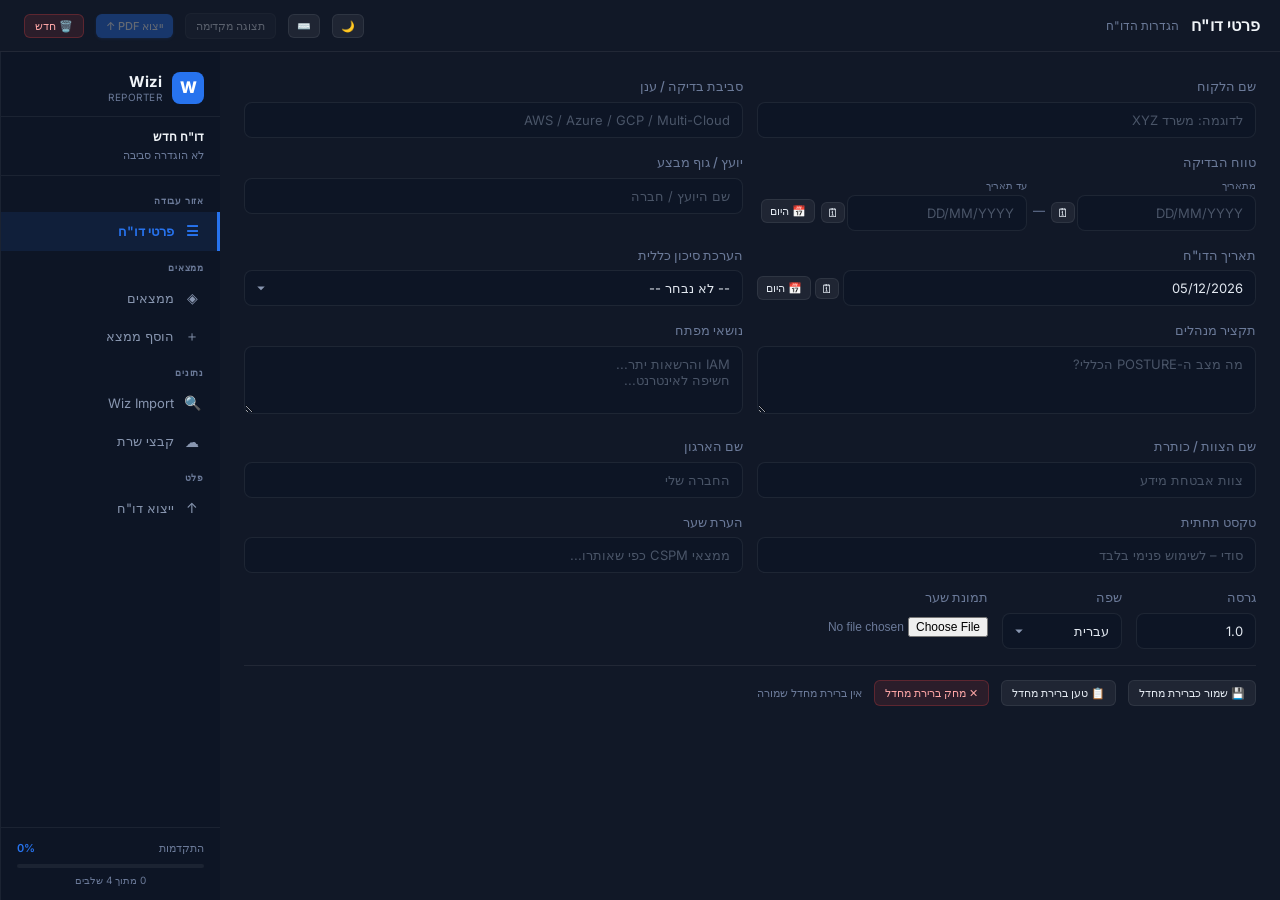
==== commit 79e887ea: "feat(ui): redesign — RTL sidebar, topbar, screen routing - Replace 6-tab horizontal layout with pers" ====
--- a/index.html
+++ b/index.html
@@ -29,7 +29,7 @@
     </div>
   </div>
 
-  <!-- Finding preview panel -->
+  <!-- Finding preview panel (legacy, kept for JS compatibility) -->
   <div id="finding-preview-panel" class="preview-panel" style="display:none;">
     <div class="preview-panel-header">
       <span id="preview-panel-title">תצוגה מקדימה</span>
@@ -48,176 +48,172 @@
     <button class="btn btn-secondary btn-sm" id="btn-wizi-autofill-dismiss">✕</button>
   </div>
 
-  <div class="app-container">
-    <div class="app-header">
-      <h1>Wizi — CSPM Report Builder</h1>
-      <div class="app-header-actions">
+  <!-- ═══════════════════════════════════════════════════════
+       APP SHELL: TopBar + Sidebar + Main
+  ════════════════════════════════════════════════════════ -->
+  <div class="app-shell">
+
+    <!-- Top Bar -->
+    <header class="topbar">
+      <div class="topbar-left">
+        <span class="topbar-title" id="topbar-title">לוח בקרה</span>
+        <span class="topbar-breadcrumb" id="topbar-breadcrumb">Wizi Reporter</span>
+      </div>
+      <div class="topbar-right">
         <span id="autosave-indicator" class="autosave-indicator"></span>
-        <button class="btn-icon" id="btn-theme-toggle" title="החלף ערכת נושא">🌙</button>
-        <button class="btn-icon" id="btn-kbd-help" title="קיצורי מקלדת (?)">⌨️</button>
-        <button class="btn-icon" id="btn-new-report" title="דו״ח חדש">📄</button>
+        <button class="btn btn-secondary btn-sm" id="btn-theme-toggle" title="החלף ערכת נושא" style="margin-top:0;padding:4px 8px;">🌙</button>
+        <button class="btn btn-secondary btn-sm" id="btn-kbd-help" title="קיצורי מקלדת (?)" style="margin-top:0;padding:4px 8px;">⌨️</button>
+        <button class="btn btn-secondary btn-sm" id="btn-preview-report" disabled style="margin-top:0;">תצוגה מקדימה</button>
+        <button class="btn btn-primary btn-sm" id="btn-render-pdf" disabled style="margin-top:0;">ייצוא PDF ↑</button>
+        <button class="btn btn-danger btn-sm" id="btn-new-report" title="דו&quot;ח חדש — נקה הכל" style="margin-top:0;padding:4px 10px;">🗑️ חדש</button>
       </div>
-    </div>
-
-    <!-- Tab navigation -->
-    <nav class="tab-bar" role="tablist" aria-label="חלקי הטופס">
-      <button class="tab-btn active" role="tab" aria-selected="true" aria-controls="panel-report-details" id="tab-report-details">פרטי דו"ח</button>
-      <button class="tab-btn" role="tab" aria-selected="false" aria-controls="panel-finding-form" id="tab-finding-form">הוספת / עריכת ממצא</button>
-      <button class="tab-btn" role="tab" aria-selected="false" aria-controls="panel-findings-list" id="tab-findings-list">ממצאים שנוספו</button>
-      <button class="tab-btn" role="tab" aria-selected="false" aria-controls="panel-export" id="tab-export">ייצוא דו"ח</button>
-      <button class="tab-btn" role="tab" aria-selected="false" aria-controls="panel-cloud-manager" id="tab-cloud-manager">ניהול קבצים בשרת</button>
-      <button class="tab-btn" role="tab" aria-selected="false" aria-controls="panel-wizi" id="tab-wizi">🔍 Wizi</button>
-    </nav>
-
-    <!-- Panel: פרטי דו"ח -->
-    <section class="tab-panel active" id="panel-report-details" role="tabpanel" aria-labelledby="tab-report-details">
-      <div class="section-body">
-        <!-- Section: Client Info -->
-        <div class="form-section">
-          <div class="form-section-header">👤 פרטי לקוח</div>
-          <div class="row">
-            <div class="col">
-              <label for="report-client">שם הלקוח</label>
-              <input type="text" id="report-client" placeholder="לדוגמה: משרד XYZ">
-            </div>
-            <div class="col">
-              <label for="report-env">סביבת בדיקה / ענן</label>
-              <input type="text" id="report-env" placeholder="AWS / Azure / GCP / Multi-Cloud">
-            </div>
-            <div class="col">
-              <label for="report-consultant">יועץ / גוף מבצע</label>
-              <input type="text" id="report-consultant" placeholder="שם היועץ / חברה">
-            </div>
-          </div>
-          <div class="row">
-            <div class="col">
-              <label for="report-team-name">שם הצוות / כותרת</label>
-              <input type="text" id="report-team-name" placeholder="צוות אבטחת מידע">
-            </div>
-            <div class="col">
-              <label for="report-org-name">שם הארגון</label>
-              <input type="text" id="report-org-name" placeholder="החברה שלי">
-            </div>
-          </div>
-        </div>
-
-        <!-- Section: Dates & Assessment -->
-        <div class="form-section">
-          <div class="form-section-header">📅 תאריכים והערכה</div>
-          <div class="row">
-            <div class="col">
-              <label>טווח הבדיקה</label>
-              <div style="display:flex;gap:6px;align-items:center;flex-wrap:wrap;">
-                <div style="flex:1;min-width:110px;">
-                  <span class="muted" style="font-size:10px;display:block;margin-bottom:2px;">מתאריך</span>
-                  <div style="display:flex;gap:2px;align-items:center;">
-                    <input type="text" id="report-range-from" placeholder="DD/MM/YYYY" style="flex:1;">
-                    <input type="date" id="report-range-from-picker" style="width:0;height:0;padding:0;border:0;opacity:0;position:absolute;" tabindex="-1">
-                    <button type="button" class="btn-icon-sm date-picker-btn" data-picker="report-range-from-picker" title="בחר תאריך">🗓</button>
-                  </div>
+    </header>
+
+    <div class="app-body">
+
+      <!-- Main Content (left of sidebar in RTL) -->
+      <main class="main-content" id="main-content">
+
+        <!-- Hidden legacy elements JS depends on -->
+        <span id="status-msg" class="muted small-text" role="status" aria-live="polite" style="display:none;"></span>
+        <div id="trend-comparison" style="display:none;"></div>
+
+        <!-- ── Screen: פרטי דו"ח ── -->
+        <section class="screen active" id="screen-details">
+          <!-- Hidden tab-btn stubs so existing JS switchToTab() still works -->
+          <button class="tab-btn active" role="tab" aria-selected="true" aria-controls="panel-report-details" id="tab-report-details" style="display:none;"></button>
+
+          <section class="tab-panel active" id="panel-report-details" role="tabpanel" aria-labelledby="tab-report-details">
+          <div class="section-body">
+        <div class="row">
+          <div class="col">
+            <label for="report-client">שם הלקוח</label>
+            <input type="text" id="report-client" placeholder="לדוגמה: משרד XYZ">
+          </div>
+          <div class="col">
+            <label for="report-env">סביבת בדיקה / ענן</label>
+            <input type="text" id="report-env" placeholder="AWS / Azure / GCP / Multi-Cloud">
+          </div>
+        </div>
+        <div class="row">
+          <div class="col">
+            <label>טווח הבדיקה</label>
+            <div style="display:flex;gap:6px;align-items:center;flex-wrap:wrap;">
+              <div style="flex:1;min-width:110px;">
+                <span class="muted" style="font-size:10px;display:block;margin-bottom:2px;">מתאריך</span>
+                <div style="display:flex;gap:2px;align-items:center;">
+                  <input type="text" id="report-range-from" placeholder="DD/MM/YYYY" style="flex:1;">
+                  <input type="date" id="report-range-from-picker" style="width:0;height:0;padding:0;border:0;opacity:0;position:absolute;" tabindex="-1">
+                  <button type="button" class="btn btn-secondary btn-sm date-picker-btn" data-picker="report-range-from-picker" title="בחר תאריך" style="padding:2px 5px;margin:0;font-size:12px;">🗓</button>
                 </div>
-                <span class="muted" style="padding-top:14px;">—</span>
-                <div style="flex:1;min-width:110px;">
-                  <span class="muted" style="font-size:10px;display:block;margin-bottom:2px;">עד תאריך</span>
-                  <div style="display:flex;gap:2px;align-items:center;">
-                    <input type="text" id="report-range-to" placeholder="DD/MM/YYYY" style="flex:1;">
-                    <input type="date" id="report-range-to-picker" style="width:0;height:0;padding:0;border:0;opacity:0;position:absolute;" tabindex="-1">
-                    <button type="button" class="btn-icon-sm date-picker-btn" data-picker="report-range-to-picker" title="בחר תאריך">🗓</button>
-                  </div>
+              </div>
+              <span class="muted" style="padding-top:14px;">—</span>
+              <div style="flex:1;min-width:110px;">
+                <span class="muted" style="font-size:10px;display:block;margin-bottom:2px;">עד תאריך</span>
+                <div style="display:flex;gap:2px;align-items:center;">
+                  <input type="text" id="report-range-to" placeholder="DD/MM/YYYY" style="flex:1;">
+                  <input type="date" id="report-range-to-picker" style="width:0;height:0;padding:0;border:0;opacity:0;position:absolute;" tabindex="-1">
+                  <button type="button" class="btn btn-secondary btn-sm date-picker-btn" data-picker="report-range-to-picker" title="בחר תאריך" style="padding:2px 5px;margin:0;font-size:12px;">🗓</button>
                 </div>
-                <button type="button" class="btn-icon-sm" id="btn-range-today" title="סיום היום" style="margin-top:14px;">📅</button>
               </div>
-              <input type="hidden" id="report-range">
-            </div>
-            <div class="col" style="max-width:200px;">
-              <label for="report-date">תאריך הדו"ח</label>
-              <div style="display:flex;gap:4px;align-items:center;">
-                <input type="text" id="report-date" placeholder="DD/MM/YYYY" style="flex:1;">
-                <input type="date" id="report-date-picker" style="width:0;height:0;padding:0;border:0;opacity:0;position:absolute;" tabindex="-1">
-                <button type="button" class="btn-icon-sm date-picker-btn" data-picker="report-date-picker" title="בחר תאריך">🗓</button>
-                <button type="button" class="btn-icon-sm" id="btn-date-today" title="היום">📅</button>
-              </div>
-            </div>
-            <div class="col" style="max-width:160px;">
-              <label for="report-risk">הערכת סיכון</label>
-              <select id="report-risk">
-                <option value="">-- לא נבחר --</option>
-                <option value="נמוכה">נמוכה</option>
-                <option value="בינונית">בינונית</option>
-                <option value="גבוהה">גבוהה</option>
-                <option value="קריטית">קריטית</option>
-              </select>
-            </div>
-          </div>
-        </div>
-
-        <!-- Section: Content -->
-        <div class="form-section">
-          <div class="form-section-header">📝 תוכן הדו"ח</div>
-          <div class="row">
-            <div class="col">
-              <label for="report-exec-summary">תקציר מנהלים</label>
-              <textarea id="report-exec-summary" rows="3" placeholder="מה מצב ה-POSTURE הכללי?"></textarea>
-            </div>
-            <div class="col">
-              <label for="report-key-topics">נושאי מפתח</label>
-              <textarea id="report-key-topics" rows="3" placeholder="IAM והרשאות יתר...&#10;חשיפה לאינטרנט..."></textarea>
-            </div>
-          </div>
-          <div class="row">
-            <div class="col">
-              <label for="report-footer-text">טקסט תחתית</label>
-              <input type="text" id="report-footer-text" placeholder="סודי – לשימוש פנימי בלבד">
-            </div>
-            <div class="col">
-              <label for="report-cover-note">הערת שער</label>
-              <input type="text" id="report-cover-note" placeholder="ממצאי CSPM כפי שאותרו...">
-            </div>
-          </div>
-        </div>
-
-        <!-- Section: Settings -->
-        <div class="form-section">
-          <div class="form-section-header">⚙️ הגדרות</div>
-          <div class="row">
-            <div class="col" style="max-width:100px;">
-              <label for="report-version">גרסה</label>
-              <input type="text" id="report-version" value="1.0" placeholder="1.0">
-            </div>
-            <div class="col" style="max-width:100px;">
-              <label for="report-lang">שפה</label>
-              <select id="report-lang">
-                <option value="he" selected>עברית</option>
-                <option value="en">English</option>
-              </select>
-            </div>
-            <div class="col">
-              <label for="report-cover-image">תמונת שער</label>
-              <input type="file" id="report-cover-image" accept="image/*" aria-label="העלאת תמונת שער">
-              <div id="cover-image-preview" class="evidence-preview"></div>
-            </div>
-            <div class="col" id="ai-model-row" style="display:none;">
-              <label for="ai-model">מודל AI</label>
-              <select id="ai-model"></select>
-            </div>
-          </div>
-        </div>
-
-        <details class="defaults-section">
-          <summary class="defaults-summary">💾 ברירות מחדל</summary>
-          <div class="defaults-bar">
-            <button class="btn btn-secondary btn-sm" id="btn-save-defaults">💾 שמור כברירת מחדל</button>
-            <button class="btn btn-secondary btn-sm" id="btn-load-defaults">📋 טען ברירת מחדל</button>
-            <button class="btn btn-danger btn-sm" id="btn-clear-defaults">✕ מחק ברירת מחדל</button>
-            <span id="defaults-status" class="muted small-text"></span>
-          </div>
-        </details>
-      </div>
-    </section>
-
-    <!-- Panel: טופס הוספת/עריכת ממצא -->
-    <section class="tab-panel" id="panel-finding-form" role="tabpanel" aria-labelledby="tab-finding-form">
-      <div class="section-body">
+              <button type="button" class="btn btn-secondary btn-sm" id="btn-range-today" title="סיום היום" style="padding:4px 8px;margin-top:14px;white-space:nowrap;">📅 היום</button>
+            </div>
+            <input type="hidden" id="report-range">
+          </div>
+          <div class="col">
+            <label for="report-consultant">יועץ / גוף מבצע</label>
+            <input type="text" id="report-consultant" placeholder="שם היועץ / חברה">
+          </div>
+        </div>
+        <div class="row">
+          <div class="col">
+            <label for="report-date">תאריך הדו"ח</label>
+            <div style="display:flex;gap:4px;align-items:center;">
+              <input type="text" id="report-date" placeholder="DD/MM/YYYY" style="flex:1;">
+              <input type="date" id="report-date-picker" style="width:0;height:0;padding:0;border:0;opacity:0;position:absolute;" tabindex="-1">
+              <button type="button" class="btn btn-secondary btn-sm date-picker-btn" data-picker="report-date-picker" title="בחר תאריך" style="padding:2px 5px;margin:0;font-size:12px;">🗓</button>
+              <button type="button" class="btn btn-secondary btn-sm" id="btn-date-today" title="הגדר תאריך היום" style="padding:4px 8px;margin:0;white-space:nowrap;">📅 היום</button>
+            </div>
+          </div>
+          <div class="col">
+            <label for="report-risk">הערכת סיכון כללית</label>
+            <select id="report-risk">
+              <option value="">-- לא נבחר --</option>
+              <option value="נמוכה">נמוכה</option>
+              <option value="בינונית">בינונית</option>
+              <option value="גבוהה">גבוהה</option>
+              <option value="קריטית">קריטית</option>
+            </select>
+          </div>
+        </div>
+        <div class="row">
+          <div class="col">
+            <label for="report-exec-summary">תקציר מנהלים</label>
+            <textarea id="report-exec-summary" rows="3" placeholder="מה מצב ה-POSTURE הכללי?"></textarea>
+          </div>
+          <div class="col">
+            <label for="report-key-topics">נושאי מפתח</label>
+            <textarea id="report-key-topics" rows="3" placeholder="IAM והרשאות יתר...&#10;חשיפה לאינטרנט..."></textarea>
+          </div>
+        </div>
+        <div class="row">
+          <div class="col">
+            <label for="report-team-name">שם הצוות / כותרת</label>
+            <input type="text" id="report-team-name" placeholder="צוות אבטחת מידע">
+          </div>
+          <div class="col">
+            <label for="report-org-name">שם הארגון</label>
+            <input type="text" id="report-org-name" placeholder="החברה שלי">
+          </div>
+        </div>
+        <div class="row">
+          <div class="col">
+            <label for="report-footer-text">טקסט תחתית</label>
+            <input type="text" id="report-footer-text" placeholder="סודי – לשימוש פנימי בלבד">
+          </div>
+          <div class="col">
+            <label for="report-cover-note">הערת שער</label>
+            <input type="text" id="report-cover-note" placeholder="ממצאי CSPM כפי שאותרו...">
+          </div>
+        </div>
+        <div class="row">
+          <div class="col" style="max-width:120px;">
+            <label for="report-version">גרסה</label>
+            <input type="text" id="report-version" value="1.0" placeholder="1.0">
+          </div>
+          <div class="col" style="max-width:120px;">
+            <label for="report-lang">שפה</label>
+            <select id="report-lang">
+              <option value="he" selected>עברית</option>
+              <option value="en">English</option>
+            </select>
+          </div>
+          <div class="col">
+            <label for="report-cover-image">תמונת שער</label>
+            <input type="file" id="report-cover-image" accept="image/*" aria-label="העלאת תמונת שער">
+            <div id="cover-image-preview" class="evidence-preview"></div>
+          </div>
+          <div class="col" id="ai-model-row" style="display:none;">
+            <label for="ai-model">מודל AI</label>
+            <select id="ai-model"></select>
+          </div>
+        </div>
+        <div class="defaults-bar">
+          <button class="btn btn-secondary btn-sm" id="btn-save-defaults">💾 שמור כברירת מחדל</button>
+          <button class="btn btn-secondary btn-sm" id="btn-load-defaults">📋 טען ברירת מחדל</button>
+          <button class="btn btn-danger btn-sm" id="btn-clear-defaults">✕ מחק ברירת מחדל</button>
+          <span id="defaults-status" class="muted small-text"></span>
+        </div>
+        </div>
+        </section><!-- /panel-report-details -->
+        </section><!-- /screen-details -->
+
+        <!-- ── Screen: הוסף ממצא ── -->
+        <section class="screen" id="screen-finding-form">
+          <button class="tab-btn" role="tab" aria-selected="false" aria-controls="panel-finding-form" id="tab-finding-form" style="display:none;"></button>
+
+          <section class="tab-panel active" id="panel-finding-form" role="tabpanel" aria-labelledby="tab-finding-form">
+          <div class="section-body">
         <div class="row">
           <div class="col">
             <label for="f-template">תבנית מוכנה</label>
@@ -318,12 +314,16 @@
         <button class="btn btn-secondary" id="btn-clear-form">נקה טופס</button>
         <span class="kbd-hint">Ctrl+Enter</span>
         <span id="edit-state" class="muted small-text"></span>
-      </div>
-    </section>
-
-    <!-- Panel: רשימת הממצאים -->
-    <section class="tab-panel" id="panel-findings-list" role="tabpanel" aria-labelledby="tab-findings-list">
-      <div class="section-body">
+        </div>
+        </section><!-- /panel-finding-form -->
+        </section><!-- /screen-finding-form -->
+
+        <!-- ── Screen: ממצאים ── -->
+        <section class="screen" id="screen-findings-list">
+          <button class="tab-btn" role="tab" aria-selected="false" aria-controls="panel-findings-list" id="tab-findings-list" style="display:none;"></button>
+
+          <section class="tab-panel active" id="panel-findings-list" role="tabpanel" aria-labelledby="tab-findings-list">
+          <div class="section-body">
         <!-- Filter bar -->
         <div class="findings-filter-bar">
           <input type="text" id="findings-search" placeholder="🔍 חיפוש לפי כותרת / מזהה..." class="filter-input">
@@ -374,137 +374,105 @@
           <button class="btn btn-danger btn-sm" id="btn-batch-delete">מחק נבחרים</button>
         </div>
         <button class="btn btn-secondary btn-sm" id="btn-sort-severity">מיין לפי חומרה ↓</button>
-        <div class="actions-dropdown-wrapper" style="display:inline-block;position:relative;">
-          <button class="btn btn-secondary btn-sm" id="btn-more-actions">⋮ פעולות נוספות</button>
-          <div class="actions-dropdown" id="findings-more-menu" style="display:none;">
-            <button class="actions-dropdown-item" id="btn-ai-enrich-all">🤖 הפעל שיפור המלצות להכל</button>
-            <button class="actions-dropdown-item actions-dropdown-danger" id="btn-clear-all-findings">🗑️ מחק הכל</button>
-          </div>
-        </div>
-        <select class="bulk-page-size" id="findings-page-size-static" style="margin-top:8px;">
-          <option value="20" selected>20</option>
-          <option value="50">50</option>
-          <option value="100">100</option>
-          <option value="200">200</option>
-        </select>
+        <button class="btn btn-secondary btn-sm" id="btn-ai-enrich-all">🤖 הפעל שיפור המלצות להכל</button>
+        <button class="btn btn-danger btn-sm" id="btn-clear-all-findings">מחק הכל</button>
         <span class="kbd-hint">J/K לניווט, E לעריכה, D למחיקה</span>
         <div id="findings-table-wrapper" class="small-text" role="region" aria-live="polite"></div>
-      </div>
-    </section>
-
-    <!-- Panel: ייצוא דו"ח -->
-    <section class="tab-panel" id="panel-export" role="tabpanel" aria-labelledby="tab-export">
-      <div class="section-body">
-        <div class="export-grid">
-          <!-- Export group -->
-          <div class="export-card">
-            <div class="export-card-header">📤 ייצוא דו"ח</div>
-            <div class="export-card-body">
-              <button class="btn btn-primary" id="btn-render-pdf" disabled>📄 ייצא PDF</button>
-              <button class="btn btn-secondary" id="btn-generate" disabled>👁 תצוגה מקדימה</button>
-              <button class="btn btn-secondary" id="btn-download" disabled>🌐 הורד HTML</button>
-              <button class="btn btn-secondary" id="btn-export-csv">📊 ייצוא CSV</button>
-            </div>
-          </div>
-          <!-- Import group -->
-          <div class="export-card">
-            <div class="export-card-header">📥 ייבוא ותצורה</div>
-            <div class="export-card-body">
-              <button class="btn btn-secondary" id="btn-export-json">💾 הורד תצורה</button>
-              <button class="btn btn-secondary" id="btn-import-json">📂 טען תצורה</button>
-              <button class="btn btn-secondary" id="btn-import-csv">📄 ייבוא CSV</button>
-              <button class="btn btn-secondary" id="btn-import-baseline">📈 השוואה לקודם</button>
-            </div>
-          </div>
-          <!-- Save group -->
-          <div class="export-card">
-            <div class="export-card-header">☁️ שמירה בשרת</div>
-            <div class="export-card-body">
-              <button class="btn btn-secondary" id="btn-save-state-cloud">☁️ שמור בשרת</button>
-            </div>
-          </div>
-        </div>
+        </div>
+        </section><!-- /panel-findings-list -->
+        </section><!-- /screen-findings-list -->
+
+        <!-- ── Screen: ייצוא ── -->
+        <section class="screen" id="screen-export">
+          <button class="tab-btn" role="tab" aria-selected="false" aria-controls="panel-export" id="tab-export" style="display:none;"></button>
+
+          <section class="tab-panel active" id="panel-export" role="tabpanel" aria-labelledby="tab-export">
+          <div class="section-body">
+        <button class="btn btn-primary" id="btn-render-pdf" disabled>ייצא PDF</button>
+        <button class="btn btn-secondary" id="btn-generate" disabled>תצוגה מקדימה</button>
+        <button class="btn btn-secondary" id="btn-download" disabled>הורד HTML</button>
+        <button class="btn btn-secondary" id="btn-export-json">הורד תצורה</button>
+        <button class="btn btn-secondary" id="btn-export-csv">ייצוא CSV</button>
+        <button class="btn btn-secondary" id="btn-import-json">טען תצורה</button>
+        <button class="btn btn-secondary" id="btn-import-csv">ייבוא CSV</button>
+        <button class="btn btn-secondary" id="btn-import-baseline">השוואה לקודם</button>
+        <button class="btn btn-secondary" id="btn-save-state-cloud">שמור בשרת</button>
         <input type="file" id="input-import-json" accept="application/json" style="display:none;" aria-label="בחירת קובץ תצורה">
         <input type="file" id="input-import-csv" accept=".csv,text/csv" style="display:none;" aria-label="בחירת CSV">
         <input type="file" id="input-import-baseline" accept="application/json" style="display:none;" aria-label="בחירת JSON להשוואה">
-        <span id="status-msg" class="muted small-text" role="status" aria-live="polite" style="display:block;margin-top:12px;"></span>
+        <span id="status-msg" class="muted small-text" role="status" aria-live="polite"></span>
         <div id="trend-comparison" style="display:none;margin-top:14px;"></div>
-      </div>
-    </section>
-
-    <!-- Panel: ניהול קבצים בשרת -->
-    <section class="tab-panel" id="panel-cloud-manager" role="tabpanel" aria-labelledby="tab-cloud-manager">
-      <div class="section-body">
+        </div>
+        </section><!-- /panel-export -->
+        </section><!-- /screen-export -->
+
+        <!-- ── Screen: ניהול קבצים ── -->
+        <section class="screen" id="screen-cloud-manager">
+          <button class="tab-btn" role="tab" aria-selected="false" aria-controls="panel-cloud-manager" id="tab-cloud-manager" style="display:none;"></button>
+
+          <section class="tab-panel active" id="panel-cloud-manager" role="tabpanel" aria-labelledby="tab-cloud-manager">
+          <div class="section-body">
         <div id="states-list" class="small-text"><p class="muted">טוען...</p></div>
         <div id="outputs-list" class="small-text"><p class="muted">טוען...</p></div>
         <div style="margin-top:8px;">
           <label for="cloud-upload-state">העלאת תצורה (JSON)</label>
           <input type="file" id="cloud-upload-state" accept="application/json" aria-label="העלאת קובץ תצורה לשרת">
         </div>
-      </div>
-    </section>
-
-    <!-- Panel: Wizi integration -->
-    <section class="tab-panel" id="panel-wizi" role="tabpanel" aria-labelledby="tab-wizi">
-      <div class="section-body">
-        <!-- Wizi sub-tabs -->
-        <nav class="wizi-sub-tabs" role="tablist">
-          <button class="wizi-sub-tab active" data-wizi-panel="wizi-panel-bulk">📦 ייבוא מרוכז</button>
-          <button class="wizi-sub-tab" data-wizi-panel="wizi-panel-find-id">🔎 שליפה לפי מזהה</button>
-          <button class="wizi-sub-tab" data-wizi-panel="wizi-panel-query">🔍 שאילתה מסוננת</button>
-        </nav>
-
-        <!-- Sub-panel: Bulk Import -->
-        <div class="wizi-sub-panel active" id="wizi-panel-bulk">
-          <div class="wizi-quick-add" id="bulk-import-section">
-            <label>📦 ייבוא מרוכז לפי Subscription</label>
-            <div class="row" style="align-items:end;">
-              <div class="col">
-                <div class="autocomplete-wrapper">
-                  <input type="text" id="bulk-import-sub" placeholder="הזן שם Subscription..." dir="ltr" autocomplete="off">
-                  <input type="hidden" id="bulk-import-sub-id">
-                  <div class="autocomplete-list" id="bulk-import-sub-list"></div>
-                </div>
+        </div>
+        </section><!-- /panel-cloud-manager -->
+        </section><!-- /screen-cloud-manager -->
+
+        <!-- ── Screen: Wizi Import ── -->
+        <section class="screen" id="screen-wizi">
+          <button class="tab-btn" role="tab" aria-selected="false" aria-controls="panel-wizi" id="tab-wizi" style="display:none;"></button>
+
+          <section class="tab-panel active" id="panel-wizi" role="tabpanel" aria-labelledby="tab-wizi">
+          <div class="section-body">
+        <!-- Bulk Import Section -->
+        <div class="wizi-quick-add" id="bulk-import-section">
+          <label>📦 ייבוא מרוכז לפי Subscription</label>
+          <div class="row" style="align-items:end;">
+            <div class="col">
+              <div class="autocomplete-wrapper">
+                <input type="text" id="bulk-import-sub" placeholder="הזן שם Subscription..." dir="ltr" autocomplete="off">
+                <input type="hidden" id="bulk-import-sub-id">
+                <div class="autocomplete-list" id="bulk-import-sub-list"></div>
               </div>
-              <div class="col" style="max-width:160px;">
-                <button class="btn btn-primary" id="btn-bulk-import">ייבוא מרוכז</button>
-              </div>
-            </div>
-            <div id="bulk-import-progress" class="muted small-text" style="margin-top:6px;"></div>
-            <div id="bulk-import-actions" class="bulk-actions-sticky" style="display:none;">
-              <button class="btn btn-primary" id="btn-bulk-import-selected">ייבא נבחרים לדו"ח</button>
-              <button class="btn btn-secondary" id="btn-bulk-select-all">בחר/בטל הכל</button>
-              <button class="btn btn-secondary btn-sm" id="btn-bulk-expand-all" title="הרחב הכל" style="padding:4px 8px;">▼</button>
-              <button class="btn btn-secondary btn-sm" id="btn-bulk-collapse-all" title="כווץ הכל" style="padding:4px 8px;">▲</button>
-              <span id="bulk-selected-count" class="muted small-text" style="margin-right:10px;"></span>
-            </div>
-            <div id="bulk-import-results" class="small-text" style="margin-top:8px;"></div>
-          </div>
-        </div>
-
-        <!-- Sub-panel: Find by ID -->
-        <div class="wizi-sub-panel" id="wizi-panel-find-id">
-          <div class="wizi-quick-add">
-            <label for="wizi-find-id">🔎 שליפה לפי מזהה ממצא או Rule ID</label>
-            <div class="row" style="align-items:end;">
-              <div class="col">
-                <input type="text" id="wizi-find-id" placeholder="Control ID / Short ID / UUID (למשל: wc-id-493, EC2-005, UUID)..." dir="ltr">
-              </div>
-              <div class="col">
-                <label for="wizi-find-id-sub" class="muted small-text" style="margin-bottom:4px;">סינון לפי Subscription / פרויקט (אופציונלי)</label>
-                <input type="text" id="wizi-find-id-sub" placeholder="למשל: AWS-Dev-M-Cgov-Campusil" dir="ltr">
-              </div>
-              <div class="col" style="max-width:140px;">
-                <button class="btn btn-primary btn-sm" id="btn-wizi-find-by-id">שלוף וייבא</button>
-              </div>
-            </div>
-            <span id="wizi-find-id-status" class="muted small-text"></span>
-            <div id="wizi-find-id-results" class="small-text" style="margin-top:8px;"></div>
-          </div>
-        </div>
-
-        <!-- Sub-panel: Filtered Query -->
-        <div class="wizi-sub-panel" id="wizi-panel-query">
+            </div>
+            <div class="col" style="max-width:160px;">
+              <button class="btn btn-primary" id="btn-bulk-import">ייבוא מרוכז</button>
+            </div>
+          </div>
+          <div id="bulk-import-progress" class="muted small-text" style="margin-top:6px;"></div>
+          <div id="bulk-import-actions" style="display:none;margin-top:10px;">
+            <button class="btn btn-primary" id="btn-bulk-import-selected">ייבא נבחרים לדו"ח</button>
+            <button class="btn btn-secondary" id="btn-bulk-select-all">בחר/בטל הכל</button>
+            <button class="btn btn-secondary btn-sm" id="btn-bulk-expand-all" title="הרחב הכל" style="padding:4px 8px;">▼</button>
+            <button class="btn btn-secondary btn-sm" id="btn-bulk-collapse-all" title="כווץ הכל" style="padding:4px 8px;">▲</button>
+            <span id="bulk-selected-count" class="muted small-text" style="margin-right:10px;"></span>
+          </div>
+          <div id="bulk-import-results" class="small-text" style="margin-top:8px;"></div>
+        </div>
+        <hr style="border-color:var(--border);margin:16px 0;">
+        <!-- Quick fetch by ID -->
+        <div class="wizi-quick-add">
+          <label for="wizi-find-id">🔎 שליפה לפי מזהה ממצא או Rule ID</label>
+          <div class="row" style="align-items:end;">
+            <div class="col">
+              <input type="text" id="wizi-find-id" placeholder="Control ID / Short ID / UUID (למשל: wc-id-493, EC2-005, UUID)..." dir="ltr">
+            </div>
+            <div class="col">
+              <label for="wizi-find-id-sub" class="muted small-text" style="margin-bottom:4px;">סינון לפי Subscription / פרויקט (אופציונלי)</label>
+              <input type="text" id="wizi-find-id-sub" placeholder="למשל: AWS-Dev-M-Cgov-Campusil" dir="ltr">
+            </div>
+            <div class="col" style="max-width:140px;">
+              <button class="btn btn-primary btn-sm" id="btn-wizi-find-by-id">שלוף וייבא</button>
+            </div>
+          </div>
+          <span id="wizi-find-id-status" class="muted small-text"></span>
+          <div id="wizi-find-id-results" class="small-text" style="margin-top:8px;"></div>
+        </div>
+        <hr style="border-color:var(--border);margin:16px 0;">
         <div class="row">
           <div class="col" style="max-width:220px;">
             <label for="wizi-query-type">סוג שאילתה</label>
@@ -583,10 +551,87 @@
           <button class="btn btn-secondary" id="btn-wizi-select-all">בחר/בטל הכל</button>
           <span id="wizi-selected-count" class="muted small-text" style="margin-right:10px;"></span>
         </div>
-        </div><!-- /wizi-panel-query -->
-      </div>
-    </section>
-
+        </div>
+        </section><!-- /panel-wizi -->
+        </section><!-- /screen-wizi -->
+
+      </main><!-- /main-content -->
+
+      <!-- ═══════════════════════════════════════════════════
+           SIDEBAR (right side in RTL)
+      ════════════════════════════════════════════════════ -->
+      <aside class="sidebar" id="sidebar">
+
+        <!-- Logo -->
+        <div class="sidebar-logo">
+          <div class="sidebar-logo-icon">W</div>
+          <div class="sidebar-logo-text">
+            <span class="sidebar-logo-name">Wizi</span>
+            <span class="sidebar-logo-sub">Reporter</span>
+          </div>
+        </div>
+
+        <!-- Active report selector -->
+        <div class="sidebar-report-selector" id="sidebar-report-selector">
+          <div class="sidebar-report-name" id="sidebar-report-name">דו"ח חדש</div>
+          <div class="sidebar-report-env" id="sidebar-report-env">לא הוגדרה סביבה</div>
+        </div>
+
+        <!-- Navigation -->
+        <nav class="sidebar-nav" aria-label="ניווט ראשי">
+
+          <div class="sidebar-section-label">אזור עבודה</div>
+          <div class="sidebar-nav-item active" data-screen="screen-details" id="nav-details">
+            <span class="nav-icon">☰</span> פרטי דו"ח
+          </div>
+
+          <div class="sidebar-section-label">ממצאים</div>
+          <div class="sidebar-nav-item" data-screen="screen-findings-list" id="nav-findings-list">
+            <span class="nav-icon">◈</span> ממצאים
+            <span class="nav-badge" id="nav-findings-count" style="display:none;"></span>
+          </div>
+          <div class="sidebar-nav-item" data-screen="screen-finding-form" id="nav-finding-form">
+            <span class="nav-icon">＋</span> הוסף ממצא
+          </div>
+
+          <div class="sidebar-section-label">נתונים</div>
+          <div class="sidebar-nav-item" data-screen="screen-wizi" id="nav-wizi">
+            <span class="nav-icon">🔍</span> Wiz Import
+          </div>
+          <div class="sidebar-nav-item" data-screen="screen-cloud-manager" id="nav-cloud-manager">
+            <span class="nav-icon">☁</span> קבצי שרת
+          </div>
+
+          <div class="sidebar-section-label">פלט</div>
+          <div class="sidebar-nav-item" data-screen="screen-export" id="nav-export">
+            <span class="nav-icon">↑</span> ייצוא דו"ח
+          </div>
+
+        </nav>
+
+        <!-- Progress bar -->
+        <div class="sidebar-progress">
+          <div class="sidebar-progress-label">
+            <span>התקדמות</span>
+            <span class="sidebar-progress-pct" id="sidebar-progress-pct">0%</span>
+          </div>
+          <div class="sidebar-progress-track">
+            <div class="sidebar-progress-fill" id="sidebar-progress-fill" style="width:0%"></div>
+          </div>
+          <div class="sidebar-progress-steps" id="sidebar-progress-steps">0 מתוך 4 שלבים</div>
+        </div>
+
+      </aside><!-- /sidebar -->
+
+    </div><!-- /app-body -->
+  </div><!-- /app-shell -->
+
+  <!-- Hidden legacy progress stepper (JS reads it) -->
+  <div id="progress-stepper" style="display:none;">
+    <div class="step" data-step="details"></div>
+    <div class="step" data-step="findings"><span class="step-badge" id="step-findings-count"></span></div>
+    <div class="step" data-step="review"></div>
+    <div class="step" data-step="export"></div>
   </div>
 
   <script src="/static/js/builder.js?v=48"></script>
--- a/static/css/builder.css
+++ b/static/css/builder.css
@@ -1,1745 +1,1645 @@
-@import url('https://fonts.googleapis.com/css2?family=Inter:wght@400;500;600;700&display=swap');
-
-*, *::before, *::after { box-sizing: border-box; }
-
-:root {
-  --bg-base: #0b1120;
-  --bg-surface: #131b2e;
-  --bg-card: #182036;
-  --bg-input: #0f172a;
-  --border: #1e2d4a;
-  --border-hover: #334670;
-  --text: #e2e8f0;
-  --text-muted: #8896b0;
-  --text-heading: #f1f5f9;
-  --accent: #3b82f6;
-  --accent-hover: #2563eb;
-  --accent-glow: rgba(59, 130, 246, 0.15);
-  --danger: #ef4444;
-  --danger-hover: #dc2626;
-  --radius: 10px;
-  --radius-lg: 14px;
-  --transition: 0.2s ease;
-}
-
-/* ── Custom scrollbars ── */
-::-webkit-scrollbar {
-  width: 6px;
-  height: 6px;
-}
-
-::-webkit-scrollbar-track {
-  background: transparent;
-}
-
-::-webkit-scrollbar-thumb {
-  background: var(--border-hover);
-  border-radius: 3px;
-}
-
-::-webkit-scrollbar-thumb:hover {
-  background: var(--text-muted);
-}
-
-* {
-  scrollbar-width: thin;
-  scrollbar-color: var(--border-hover) transparent;
-}
-
-body {
-  font-family: 'Inter', -apple-system, BlinkMacSystemFont, 'Segoe UI', sans-serif;
-  margin: 0;
-  padding: 0;
-  background: var(--bg-base);
-  color: var(--text);
-  line-height: 1.6;
-  -webkit-font-smoothing: antialiased;
-  overflow-x: hidden;
-}
-
-html {
-  overflow-x: hidden;
-}
-
-/* ── App shell ── */
-.app-container {
-  max-width: 1400px;
-  margin: 32px auto;
-  padding: 28px;
-  background: var(--bg-surface);
-  border-radius: var(--radius-lg);
-  border: 1px solid var(--border);
-  box-shadow:
-    0 0 0 1px rgba(255,255,255,0.03),
-    0 4px 12px rgba(0,0,0,0.2),
-    0 20px 60px rgba(0,0,0,0.45);
-  overflow-x: clip;
-  position: relative;
-}
-
-.app-container::after {
-  content: '';
-  position: absolute;
-  inset: 0;
-  border-radius: var(--radius-lg);
-  background: radial-gradient(ellipse at 50% 0%, rgba(59, 130, 246, 0.03) 0%, transparent 60%);
-  pointer-events: none;
-}
-
-/* ── Typography ── */
-h1, h2, h3 { margin-top: 0; color: var(--text-heading); font-weight: 600; }
-
-h1 {
-  font-size: 22px;
-  margin-bottom: 6px;
-  letter-spacing: -0.3px;
-}
-
-.app-header {
-  display: flex;
-  align-items: center;
-  justify-content: center;
-  margin-bottom: 16px;
-  padding-bottom: 12px;
-  border-bottom: 1px solid var(--border);
-  position: relative;
-}
-
-.app-header h1 { margin-bottom: 0; font-size: 20px; }
-
-.app-header-actions {
-  display: flex;
-  align-items: center;
-  gap: 6px;
-  position: absolute;
-  left: 0;
-}
-
-.btn-icon {
-  width: 32px;
-  height: 32px;
-  display: inline-flex;
-  align-items: center;
-  justify-content: center;
-  border-radius: 8px;
-  border: 1px solid var(--border);
-  background: rgba(255,255,255,0.03);
-  cursor: pointer;
-  font-size: 14px;
-  transition: all var(--transition);
-}
-
-.btn-icon:hover {
-  background: rgba(255,255,255,0.08);
-  border-color: var(--border-hover);
-}
-
-.btn-icon-danger:hover {
-  background: rgba(239, 68, 68, 0.15);
-  border-color: rgba(239, 68, 68, 0.3);
-}
-
-.autosave-indicator {
-  font-size: 11px;
-  color: var(--text-muted);
-  opacity: 0;
-  transition: opacity 0.4s ease;
-  white-space: nowrap;
-  margin-left: 8px;
-}
-
-.autosave-indicator.visible {
-  opacity: 1;
-}
-
-.autosave-indicator.saving {
-  color: var(--accent);
-}
-
-h2 {
-  font-size: 16px;
-  margin: 0 0 12px;
-}
-
-h3 {
-  font-size: 13px;
-  font-weight: 500;
-  margin: 16px 0 6px;
-  color: var(--text-muted);
-  text-transform: uppercase;
-  letter-spacing: 0.5px;
-}
-
-label {
-  font-size: 13px;
-  font-weight: 500;
-  display: block;
-  margin-bottom: 5px;
-  color: var(--text-muted);
-}
-
-.muted {
-  font-size: 12px;
-  color: var(--text-muted);
-  line-height: 1.5;
-}
-
-.small-text { font-size: 11px; }
-
-/* ── Layout ── */
-.row {
-  display: flex;
-  gap: 14px;
-  margin-bottom: 14px;
-}
-
-.col { flex: 1; min-width: 0; }
-
-@media (max-width: 700px) {
-  .row { flex-direction: column; gap: 10px; }
-  .app-container { margin: 12px; padding: 16px; }
-}
-
-/* ── Tab navigation bar ── */
-.tab-bar {
-  display: flex;
-  gap: 0;
-  margin-bottom: 16px;
-  border-bottom: 1px solid var(--border);
-  overflow-x: auto;
-  -webkit-overflow-scrolling: touch;
-}
-
-.tab-btn {
-  flex: none;
-  padding: 10px 18px;
-  font-size: 13px;
-  font-family: inherit;
-  font-weight: 500;
-  color: var(--text-muted);
-  background: transparent;
-  border: none;
-  border-bottom: 2px solid transparent;
-  cursor: pointer;
-  white-space: nowrap;
-  transition: all var(--transition);
-  user-select: none;
-}
-
-.tab-btn:hover {
-  color: var(--text);
-}
-
-.tab-btn.active {
-  color: var(--accent);
-  border-bottom-color: var(--accent);
-  font-weight: 600;
-}
-
-.tab-btn:focus-visible {
-  outline: 2px solid var(--accent);
-  outline-offset: 2px;
-}
-
-@media (max-width: 700px) {
-  .tab-bar { flex-wrap: wrap; }
-  .tab-btn { flex: none; font-size: 12px; padding: 8px 12px; }
-}
-
-/* ── Tab panels ── */
-.tab-panel {
-  display: none;
-  border: 1px solid var(--border);
-  border-radius: var(--radius-lg);
-  background: var(--bg-card);
-  animation: panelFadeIn 0.2s ease;
-  box-shadow: 0 4px 12px rgba(0,0,0,0.15), 0 1px 3px rgba(0,0,0,0.1);
-  position: relative;
-  overflow: visible;
-}
-
-.tab-panel::before {
-  content: '';
-  position: absolute;
-  top: 0;
-  left: 0;
-  right: 0;
-  height: 2px;
-  background: linear-gradient(90deg, var(--accent), transparent 60%);
-  border-radius: var(--radius-lg) var(--radius-lg) 0 0;
-  opacity: 0.6;
-}
-
-.tab-panel.active {
-  display: block;
-}
-
-@keyframes panelFadeIn {
-  from { opacity: 0; transform: translateY(4px); }
-  to   { opacity: 1; transform: translateY(0); }
-}
-
-.section-body {
-  padding: 20px;
-  overflow: visible;
-}
-
-.wizi-sub-panel.active {
-  display: block;
-  overflow: visible;
-}
-
-/* ── Inputs ── */
-input[type="text"],
-input[type="date"],
-select,
-textarea {
-  width: 100%;
-  padding: 9px 12px;
-  font-size: 13px;
-  font-family: inherit;
-  border-radius: var(--radius);
-  border: 1px solid var(--border);
-  background: var(--bg-input);
-  color: var(--text);
-  box-shadow: inset 0 1px 3px rgba(0,0,0,0.2);
-  transition: border-color var(--transition), box-shadow var(--transition);
-  outline: none;
-}
-
-input[type="text"]:focus,
-input[type="date"]:focus,
-select:focus,
-textarea:focus {
-  border-color: var(--accent);
-  box-shadow: inset 0 1px 3px rgba(0,0,0,0.2), 0 0 0 3px var(--accent-glow);
-}
-
-input[type="text"]::placeholder,
-textarea::placeholder {
-  color: #4a5568;
-}
-
-textarea { resize: vertical; min-height: 60px; }
-
-input[type="date"] { color-scheme: dark; }
-
-input[type="file"] {
-  font-size: 12px;
-  color: var(--text-muted);
-}
-
-select {
-  cursor: pointer;
-  appearance: none;
-  background-image: url("data:image/svg+xml,%3Csvg xmlns='http://www.w3.org/2000/svg' width='12' height='12' fill='%238896b0' viewBox='0 0 16 16'%3E%3Cpath d='M8 11L3 6h10z'/%3E%3C/svg%3E");
-  background-repeat: no-repeat;
-  background-position: left 10px center;
-  padding-left: 28px;
-  padding-right: 12px;
-}
-
-/* Prevent standalone selects from stretching absurdly wide */
-select:not([multiple]):not([size]) {
-  max-width: 100%;
-}
-
-/* ── Buttons ── */
-.btn {
-  display: inline-flex;
-  align-items: center;
-  justify-content: center;
-  gap: 6px;
-  padding: 9px 18px;
-  font-size: 13px;
-  font-family: inherit;
-  font-weight: 500;
-  border-radius: var(--radius);
-  border: none;
-  cursor: pointer;
-  margin-top: 8px;
-  transition: all var(--transition);
-  white-space: nowrap;
-}
-
-.btn-primary {
-  background: linear-gradient(135deg, #3b82f6, #2563eb);
-  color: white;
-  box-shadow: 0 2px 8px rgba(59, 130, 246, 0.3);
-}
-.btn-primary:hover:not(:disabled) {
-  background: linear-gradient(135deg, #2563eb, #1d4ed8);
-  box-shadow: 0 4px 16px rgba(59, 130, 246, 0.4);
-  transform: translateY(-1px);
-}
-.btn-primary:active:not(:disabled) {
-  transform: scale(0.97);
-}
-
-.btn-secondary {
-  background: rgba(255,255,255,0.04);
-  color: var(--text);
-  border: 1px solid var(--border);
-  box-shadow: inset 0 1px 0 rgba(255,255,255,0.05);
-}
-.btn-secondary:hover:not(:disabled) {
-  background: rgba(255,255,255,0.08);
-  border-color: var(--border-hover);
-}
-.btn-secondary:active:not(:disabled) {
-  transform: scale(0.97);
-}
-
-.btn-danger {
-  background: rgba(239, 68, 68, 0.12);
-  color: #fca5a5;
-  border: 1px solid rgba(239, 68, 68, 0.25);
-}
-.btn-danger:hover:not(:disabled) {
-  background: var(--danger);
-  color: white;
-}
-
-.btn-sm {
-  padding: 5px 10px;
-  font-size: 11px;
-  margin-top: 0;
-  margin-left: 4px;
-  border-radius: 6px;
-}
-
-.btn:disabled {
-  opacity: 0.35;
-  cursor: not-allowed;
-  transform: none !important;
-}
-
-/* ── Priority toggle ── */
-.priority-custom-wrapper {
-  transition: max-height 0.25s ease, opacity 0.25s ease;
-  overflow: hidden;
-}
-.priority-custom-wrapper.hidden {
-  max-height: 0;
-  opacity: 0;
-  pointer-events: none;
-}
-.priority-custom-wrapper.visible {
-  max-height: 80px;
-  opacity: 1;
-}
-
-.kbd-hint {
-  font-size: 11px;
-  color: #4a5568;
-  margin-right: 10px;
-  padding: 2px 8px;
-  background: rgba(255,255,255,0.04);
-  border-radius: 4px;
-  border: 1px solid var(--border);
-}
-
-#btn-cancel-edit { margin-right: 8px; }
-
-/* ── Drop zone ── */
-.drop-zone {
-  border: 2px dashed var(--border);
-  border-radius: var(--radius);
-  padding: 24px;
-  text-align: center;
-  cursor: pointer;
-  transition: all var(--transition);
-  position: relative;
-  background: rgba(255,255,255,0.01);
-}
-
-.drop-zone:hover,
-.drop-zone.drag-over {
-  border-color: var(--accent);
-  background: var(--accent-glow);
-}
-
-.drop-zone input[type="file"] {
-  position: absolute;
-  inset: 0;
-  opacity: 0;
-  cursor: pointer;
-}
-
-.drop-zone-text {
-  font-size: 12px;
-  color: var(--text-muted);
-  margin: 0;
-  pointer-events: none;
-}
-
-.evidence-preview { margin-top: 10px; }
-
-.evidence-preview img {
-  max-width: 200px;
-  max-height: 120px;
-  border-radius: 8px;
-  border: 1px solid var(--border);
-}
-
-.evidence-preview .clear-btn {
-  display: inline-block;
-  margin-right: 8px;
-  font-size: 11px;
-  color: var(--danger);
-  cursor: pointer;
-  vertical-align: top;
-  margin-top: 4px;
-  transition: color var(--transition);
-}
-.evidence-preview .clear-btn:hover { color: #fca5a5; }
-
-/* ── Tables ── */
-table {
-  width: 100%;
-  border-collapse: separate;
-  border-spacing: 0;
-  font-size: 12px;
-  margin-top: 10px;
-  border: 1px solid var(--border);
-  border-radius: var(--radius);
-  overflow: hidden;
-}
-
-table a {
-  color: var(--accent);
-  text-decoration: none;
-}
-table a:hover { text-decoration: underline; }
-
-th, td {
-  padding: 8px 10px;
-  text-align: right;
-  border-bottom: 1px solid var(--border);
-}
-
-th {
-  background: rgba(255,255,255,0.04);
-  font-weight: 600;
-  font-size: 11px;
-  text-transform: uppercase;
-  letter-spacing: 0.3px;
-  color: var(--text-muted);
-}
-
-tbody tr {
-  transition: background var(--transition);
-}
-tbody tr:nth-child(even) {
-  background: rgba(255,255,255,0.015);
-}
-tbody tr:hover {
-  background: rgba(59, 130, 246, 0.04);
-}
-tbody tr:last-child td {
-  border-bottom: none;
-}
-tbody tr.selected {
-  background: rgba(59, 130, 246, 0.08);
-  border-right: 3px solid var(--accent);
-}
-
-table caption {
-  caption-side: top;
-  text-align: right;
-  margin-bottom: 6px;
-  font-size: 11px;
-  color: var(--text-muted);
-}
-
-/* ── Table overflow wrapper ── */
-#wizi-results,
-#findings-table-wrapper {
-  overflow-x: auto;
-  -webkit-overflow-scrolling: touch;
-}
-
-#findings-table-wrapper table {
-  table-layout: fixed;
-  width: 100%;
-}
-#findings-table-wrapper th:nth-child(1),
-#findings-table-wrapper td:nth-child(1) { width: 32px; }  /* checkbox */
-#findings-table-wrapper th:nth-child(2),
-#findings-table-wrapper td:nth-child(2) { width: 32px; }  /* # */
-#findings-table-wrapper th:nth-child(3),
-#findings-table-wrapper td:nth-child(3) { width: 80px; }  /* ID */
-#findings-table-wrapper th:nth-child(4),
-#findings-table-wrapper td:nth-child(4) { width: 90px; }  /* category */
-#findings-table-wrapper th:nth-child(5),
-#findings-table-wrapper td:nth-child(5) { width: auto; overflow: hidden; text-overflow: ellipsis; white-space: nowrap; }  /* title — takes remaining */
-#findings-table-wrapper th:nth-child(6),
-#findings-table-wrapper td:nth-child(6) { width: 72px; }  /* severity */
-#findings-table-wrapper th:nth-child(7),
-#findings-table-wrapper td:nth-child(7) { width: 100px; overflow: hidden; text-overflow: ellipsis; white-space: nowrap; } /* owner */
-#findings-table-wrapper th:nth-child(8),
-#findings-table-wrapper td:nth-child(8) { width: 160px; overflow: hidden; text-overflow: ellipsis; white-space: nowrap; } /* policies */
-#findings-table-wrapper th:nth-child(9),
-#findings-table-wrapper td:nth-child(9) { width: 60px; }  /* evidence */
-#findings-table-wrapper th:nth-child(10),
-#findings-table-wrapper td:nth-child(10) { width: 130px; } /* actions */
-
-/* ── Severity chips ── */
-.severity-chip {
-  display: inline-flex;
-  align-items: center;
-  gap: 5px;
-  padding: 3px 10px;
-  border-radius: 6px;
-  font-size: 11px;
-  font-weight: 600;
-  letter-spacing: 0.2px;
-  border-left: 3px solid;
-}
-
-.severity-chip::before {
-  content: '';
-  width: 5px;
-  height: 5px;
-  border-radius: 50%;
-  background: currentColor;
-  flex-shrink: 0;
-}
-
-.sev-critical { background: rgba(185, 28, 28, 0.2); color: #fca5a5; border-left-color: #ef4444; }
-.sev-high     { background: rgba(239, 68, 68, 0.15); color: #fca5a5; border-left-color: #f87171; }
-.sev-medium   { background: rgba(249, 115, 22, 0.15); color: #fdba74; border-left-color: #f97316; }
-.sev-low      { background: rgba(34, 197, 94, 0.15); color: #86efac; border-left-color: #22c55e; }
-.sev-info     { background: rgba(107, 114, 128, 0.15); color: #9ca3af; border-left-color: #6b7280; }
-
-@keyframes criticalPulse {
-  0%, 100% { opacity: 1; }
-  50% { opacity: 0.7; }
-}
-
-.sev-critical::before {
-  animation: criticalPulse 2s ease-in-out infinite;
-}
-
-/* ── Tags ── */
-.tag-inline {
-  font-size: 11px;
-  background: rgba(59, 130, 246, 0.08);
-  border-radius: 999px;
-  padding: 2px 8px;
-  margin-left: 4px;
-  border: 1px solid rgba(59, 130, 246, 0.2);
-  color: #93c5fd;
-  display: inline-block;
-}
-
-/* ── Export section button row ── */
-#section-export ~ .btn,
-[aria-labelledby="section-export"] .btn {
-  margin-left: 6px;
-}
-
-/* ── AI writing assistant ── */
-.ai-suggest-row {
-  margin-top: 6px;
-}
-
-.btn-ai {
-  background: linear-gradient(135deg, rgba(168, 85, 247, 0.15), rgba(59, 130, 246, 0.15));
-  color: #c4b5fd;
-  border: 1px solid rgba(168, 85, 247, 0.25);
-  font-size: 11px;
-}
-.btn-ai:hover:not(:disabled) {
-  background: linear-gradient(135deg, rgba(168, 85, 247, 0.25), rgba(59, 130, 246, 0.25));
-  border-color: rgba(168, 85, 247, 0.4);
-  color: #ddd6fe;
-}
-
-.ai-suggestion-box {
-  margin-top: 8px;
-  padding: 12px 14px;
-  background: rgba(168, 85, 247, 0.06);
-  border: 1px solid rgba(168, 85, 247, 0.2);
-  border-radius: var(--radius);
-  direction: rtl;
-  text-align: right;
-}
-
-.ai-suggestion-header {
-  font-size: 11px;
-  font-weight: 600;
-  color: #c4b5fd;
-  margin-bottom: 6px;
-  text-transform: uppercase;
-  letter-spacing: 0.3px;
-}
-
-.ai-suggestion-content {
-  font-size: 13px;
-  line-height: 1.7;
-  color: var(--text);
-  white-space: pre-wrap;
-  unicode-bidi: plaintext;
-  margin-bottom: 10px;
-}
-
-.ai-suggestion-actions {
-  display: flex;
-  gap: 8px;
-}
-
-/* ── Defaults bar ── */
-.defaults-bar {
-  margin-top: 10px;
-  padding: 12px;
-  display: flex;
-  align-items: center;
-  gap: 8px;
-  flex-wrap: wrap;
-}
-
-.defaults-section {
-  margin-top: 12px;
-  border: 1px solid var(--border);
-  border-radius: var(--radius);
-}
-
-.defaults-summary {
-  padding: 10px 14px;
-  font-size: 12px;
-  font-weight: 500;
-  color: var(--text-muted);
-  cursor: pointer;
-  list-style: none;
-}
-
-.defaults-summary::-webkit-details-marker { display: none; }
-
-.defaults-summary::before {
-  content: '▸ ';
-  font-size: 10px;
-}
-
-.defaults-section[open] .defaults-summary::before {
-  content: '▾ ';
-}
-
-/* ── Form sections ── */
-.form-section {
-  margin-bottom: 20px;
-  padding: 16px;
-  border: 1px solid var(--border);
-  border-radius: var(--radius);
-  background: rgba(255,255,255,0.01);
-}
-
-.form-section-header {
-  font-size: 13px;
-  font-weight: 600;
-  color: var(--text-heading);
-  margin-bottom: 14px;
-  padding-bottom: 8px;
-  border-bottom: 1px solid var(--border);
-  border-right: 3px solid var(--accent);
-  padding-right: 10px;
-}
-
-.form-section .row {
-  margin-bottom: 12px;
-}
-
-.form-section .row:last-child {
-  margin-bottom: 0;
-}
-
-/* ── Wizi multi-select ── */
-select[multiple] {
-  padding: 4px;
-  height: auto;
-  background-image: none;
-  padding-left: 8px;
-}
-
-select[multiple] option {
-  padding: 4px 8px;
-  border-radius: 4px;
-  margin-bottom: 2px;
-}
-
-/* ── Autocomplete ── */
-.autocomplete-wrapper {
-  position: relative;
-  overflow: visible;
-}
-
-.autocomplete-list {
-  display: none;
-  position: fixed;
-  z-index: 9500;
-  max-height: 300px;
-  overflow-y: auto;
-  background: var(--bg-input);
-  border: 1px solid var(--border-hover);
-  border-top: none;
-  border-radius: 0 0 var(--radius) var(--radius);
-  box-shadow: 0 12px 32px rgba(0,0,0,0.5);
-}
-
-.autocomplete-list.open {
-  display: block;
-}
-
-.autocomplete-item {
-  padding: 7px 12px;
-  font-size: 12px;
-  cursor: pointer;
-  color: var(--text);
-  transition: background var(--transition);
-}
-
-.autocomplete-item:hover,
-.autocomplete-item.active {
-  background: var(--accent-glow);
-}
-
-.autocomplete-item .ac-sub {
-  color: var(--text-muted);
-  font-size: 11px;
-  margin-right: 6px;
-}
-
-/* ── Toast notifications ── */
-#toast-container {
-  position: fixed;
-  top: 20px;
-  left: 50%;
-  transform: translateX(-50%);
-  z-index: 9999;
-  display: flex;
-  flex-direction: column;
-  align-items: center;
-  gap: 8px;
-  pointer-events: none;
-}
-
-.toast {
-  padding: 10px 20px;
-  border-radius: var(--radius);
-  font-size: 13px;
-  font-family: inherit;
-  color: white;
-  pointer-events: auto;
-  animation: toastIn 0.3s ease, toastOut 0.3s ease 2.7s forwards;
-  box-shadow: 0 8px 24px rgba(0,0,0,0.4);
-  max-width: 400px;
-  text-align: center;
-}
-
-.toast-success { background: #16a34a; }
-.toast-error   { background: var(--danger); }
-.toast-info    { background: var(--accent); }
-.toast-warning { background: #d97706; }
-
-@keyframes toastIn {
-  from { opacity: 0; transform: translateY(-12px); }
-  to   { opacity: 1; transform: translateY(0); }
-}
-
-@keyframes toastOut {
-  from { opacity: 1; }
-  to   { opacity: 0; transform: translateY(-12px); }
-}
-
-/* ── Progress stepper ── */
-.progress-stepper {
-  display: flex;
-  align-items: center;
-  justify-content: center;
-  gap: 8px;
-  padding: 10px 16px;
-  margin-bottom: 12px;
-  background: var(--bg-card);
-  border: 1px solid var(--border);
-  border-radius: var(--radius);
-  font-size: 12px;
-}
-
-.progress-stepper .step {
-  display: flex;
-  align-items: center;
-  gap: 4px;
-  color: var(--text-muted);
-  cursor: pointer;
-  padding: 4px 10px;
-  border-radius: 6px;
-  transition: all var(--transition);
-}
-
-.progress-stepper .step:hover {
-  color: var(--text);
-  background: rgba(255,255,255,0.04);
-}
-
-.progress-stepper .step.done {
-  color: #86efac;
-}
-
-.progress-stepper .step.active {
-  color: var(--text-heading);
-  background: var(--accent-glow);
-  font-weight: 600;
-}
-
-.progress-stepper .step-arrow {
-  color: var(--border-hover);
-  font-size: 11px;
-}
-
-.progress-stepper .step-icon {
-  font-size: 14px;
-}
-
-.step-badge {
-  font-size: 10px;
-  background: var(--accent);
-  color: white;
-  border-radius: 999px;
-  padding: 1px 6px;
-  margin-right: 2px;
-  font-weight: 600;
-}
-
-.step-badge:empty { display: none; }
-
-/* ── Findings filter bar ── */
-.findings-filter-bar {
-  display: flex;
-  gap: 8px;
-  margin-bottom: 10px;
-  flex-wrap: wrap;
-  max-width: 100%;
-}
-
-.filter-input {
-  flex: 1;
-  min-width: 180px;
-  padding: 7px 12px;
-  font-size: 12px;
-  font-family: inherit;
-  border-radius: var(--radius);
-  border: 1px solid var(--border);
-  background: var(--bg-input);
-  color: var(--text);
-  outline: none;
-  transition: border-color var(--transition);
-}
-
-.filter-input:focus {
-  border-color: var(--accent);
-  box-shadow: 0 0 0 3px var(--accent-glow);
-}
-
-.filter-select {
-  padding: 7px 10px;
-  font-size: 12px;
-  font-family: inherit;
-  border-radius: var(--radius);
-  border: 1px solid var(--border);
-  background: var(--bg-input);
-  color: var(--text);
-  cursor: pointer;
-  appearance: none;
-  width: auto;
-  background-image: url("data:image/svg+xml,%3Csvg xmlns='http://www.w3.org/2000/svg' width='12' height='12' fill='%238896b0' viewBox='0 0 16 16'%3E%3Cpath d='M8 11L3 6h10z'/%3E%3C/svg%3E");
-  background-repeat: no-repeat;
-  background-position: left 8px center;
-  padding-left: 24px;
-  padding-right: 10px;
-}
-
-/* ── Batch actions bar ── */
-.batch-actions {
-  display: flex;
-  align-items: center;
-  gap: 8px;
-  padding: 8px 12px;
-  margin-bottom: 10px;
-  background: rgba(59, 130, 246, 0.08);
-  border: 1px solid rgba(59, 130, 246, 0.2);
-  border-radius: var(--radius);
-  flex-wrap: wrap;
-}
-
-/* ── Inline edit ── */
-.inline-editable {
-  cursor: pointer;
-  border-radius: 4px;
-  padding: 1px 4px;
-  transition: background var(--transition);
-}
-
-.inline-editable:hover {
-  background: rgba(255,255,255,0.06);
-}
-
-/* ── Wizi quick add ── */
-.wizi-quick-add {
-  padding: 12px 0 0;
-  overflow: visible;
-  position: relative;
-}
-
-.wizi-quick-add label {
-  font-size: 13px;
-  font-weight: 600;
-  color: var(--text-heading);
-  margin-bottom: 8px;
-}
-
-/* ── Finding row checkbox ── */
-.finding-check {
-  width: 16px;
-  height: 16px;
-  cursor: pointer;
-  accent-color: var(--accent);
-}
-
-/* ── Empty state ── */
-.empty-state {
-  text-align: center;
-  padding: 40px 20px;
-  color: var(--text-muted);
-}
-
-.empty-state-icon {
-  font-size: 36px;
-  margin-bottom: 10px;
-  opacity: 0.5;
-}
-
-.empty-state-text {
-  font-size: 14px;
-  margin-bottom: 14px;
-}
-
-.empty-state-actions {
-  display: flex;
-  gap: 8px;
-  justify-content: center;
-  flex-wrap: wrap;
-}
-
-/* ── Keyboard shortcuts overlay ── */
-.kbd-overlay {
-  position: fixed;
-  inset: 0;
-  z-index: 10000;
-  background: rgba(0,0,0,0.6);
-  display: flex;
-  align-items: center;
-  justify-content: center;
-  backdrop-filter: blur(4px);
-}
-
-.kbd-overlay-content {
-  background: var(--bg-card);
-  border: 1px solid var(--border-hover);
-  border-radius: var(--radius-lg);
-  padding: 24px;
-  min-width: 340px;
-  max-width: 440px;
-  box-shadow: 0 20px 60px rgba(0,0,0,0.5);
-}
-
-.kbd-overlay-header {
-  display: flex;
-  justify-content: space-between;
-  align-items: center;
-  margin-bottom: 16px;
-  font-size: 15px;
-  font-weight: 600;
-  color: var(--text-heading);
-}
-
-.kbd-grid {
-  display: flex;
-  flex-direction: column;
-  gap: 10px;
-  font-size: 13px;
-  color: var(--text);
-}
-
-.kbd-grid kbd {
-  display: inline-block;
-  padding: 2px 8px;
-  background: var(--bg-input);
-  border: 1px solid var(--border-hover);
-  border-radius: 4px;
-  font-family: monospace;
-  font-size: 12px;
-  color: var(--text-heading);
-  margin-left: 4px;
-  min-width: 24px;
-  text-align: center;
-}
-
-/* ── Styled confirm dialog ── */
-.confirm-overlay {
-  position: fixed;
-  inset: 0;
-  z-index: 10001;
-  background: rgba(0,0,0,0.55);
-  display: flex;
-  align-items: center;
-  justify-content: center;
-  backdrop-filter: blur(6px);
-  animation: confirmFadeIn 0.2s ease;
-}
-
-@keyframes confirmFadeIn {
-  from { opacity: 0; }
-  to { opacity: 1; }
-}
-
-@keyframes confirmSlideIn {
-  from { opacity: 0; transform: translateY(-16px) scale(0.97); }
-  to { opacity: 1; transform: translateY(0) scale(1); }
-}
-
-.confirm-dialog {
-  background: var(--bg-card);
-  border: 1px solid var(--border-hover);
-  border-radius: 16px;
-  padding: 32px 36px 28px;
-  min-width: 360px;
-  max-width: 480px;
-  box-shadow:
-    0 24px 80px rgba(0,0,0,0.5),
-    0 0 0 1px rgba(255,255,255,0.04),
-    0 0 40px rgba(59, 130, 246, 0.06);
-  text-align: center;
-  animation: confirmSlideIn 0.25s ease;
-}
-
-.confirm-dialog-icon {
-  font-size: 40px;
-  margin-bottom: 14px;
-  line-height: 1;
-}
-
-.confirm-dialog-title {
-  font-size: 16px;
-  font-weight: 700;
-  color: var(--text-heading);
-  margin-bottom: 10px;
-  letter-spacing: -0.2px;
-}
-
-.confirm-dialog-message {
-  font-size: 13.5px;
-  color: var(--text-muted);
-  margin-bottom: 24px;
-  line-height: 1.7;
-}
-
-.confirm-dialog-actions {
-  display: flex;
-  gap: 12px;
-  justify-content: center;
-}
-
-.confirm-dialog-actions .btn {
-  min-width: 110px;
-  padding: 9px 20px;
-  font-size: 13.5px;
-  font-weight: 600;
-  border-radius: 10px;
-  transition: all 0.15s ease;
-}
-
-.confirm-dialog-actions .btn:hover {
-  transform: translateY(-1px);
-}
-
-.confirm-dialog-actions .btn-primary,
-.confirm-dialog-actions .btn-danger {
-  box-shadow: 0 4px 14px rgba(59, 130, 246, 0.25);
-}
-
-.confirm-dialog-actions .btn-danger {
-  box-shadow: 0 4px 14px rgba(239, 68, 68, 0.25);
-}
-
-/* ── Bulk import sticky actions bar ── */
-.bulk-actions-sticky {
-  position: sticky;
-  top: 0;
-  z-index: 10;
-  margin-top: 10px;
-  padding: 10px 14px;
-  background: var(--bg-card);
-  backdrop-filter: blur(8px);
-  border: 1px solid var(--border);
-  border-radius: var(--radius);
-  box-shadow: 0 4px 16px rgba(0, 0, 0, 0.15);
-  display: flex;
-  align-items: center;
-  gap: 8px;
-  flex-wrap: wrap;
-}
-
-/* ── Wizi sub-tabs ── */
-.wizi-sub-tabs {
-  display: flex;
-  gap: 0;
-  border-bottom: 1px solid var(--border);
-  margin-bottom: 16px;
-}
-
-/* ── Bulk import section cards ── */
-.bulk-section-card {
-  margin-bottom: 10px;
-  border: 1px solid var(--border);
-  border-radius: var(--radius);
-  overflow: hidden;
-  transition: border-color var(--transition);
-}
-
-.bulk-section-card[open] {
-  border-color: var(--border-hover);
-}
-
-.bulk-section-summary {
-  display: flex;
-  align-items: center;
-  gap: 10px;
-  padding: 12px 16px;
-  cursor: pointer;
-  background: rgba(255,255,255,0.02);
-  transition: background var(--transition);
-  list-style: none;
-}
-
-.bulk-section-summary::-webkit-details-marker {
-  display: none;
-}
-
-.bulk-section-summary::after {
-  content: '▸';
-  margin-right: auto;
-  font-size: 12px;
-  color: var(--text-muted);
-  transition: transform 0.2s ease;
-}
-
-.bulk-section-card[open] .bulk-section-summary::after {
-  transform: rotate(90deg);
-}
-
-.bulk-section-summary:hover {
-  background: rgba(255,255,255,0.04);
-}
-
-.bulk-section-icon {
-  font-size: 18px;
-  flex-shrink: 0;
-}
-
-.bulk-section-label {
-  font-size: 13px;
-  font-weight: 600;
-  color: var(--text-heading);
-}
-
-.bulk-section-count {
-  font-size: 11px;
-  font-weight: 700;
-  background: var(--accent);
-  color: white;
-  padding: 2px 8px;
-  border-radius: 999px;
-  min-width: 24px;
-  text-align: center;
-}
-
-/* ── Bulk pagination ── */
-.bulk-pagination-top {
-  display: flex;
-  align-items: center;
-  justify-content: space-between;
-  padding: 6px 12px;
-  border-bottom: 1px solid var(--border);
-  font-size: 11px;
-  color: var(--text-muted);
-}
-
-.bulk-pagination-bottom {
-  display: flex;
-  align-items: center;
-  justify-content: center;
-  gap: 10px;
-  padding: 8px 12px;
-  border-top: 1px solid var(--border);
-  font-size: 11px;
-}
-
-.bulk-pagination-page {
-  font-weight: 600;
-  color: var(--text);
-  min-width: 40px;
-  text-align: center;
-}
-
-.bulk-page-size {
-  width: auto;
-  padding: 3px 12px 3px 24px;
-  font-size: 11px;
-  border-radius: 4px;
-  border: 1px solid var(--border);
-  background: var(--bg-input);
-  color: var(--text);
-  cursor: pointer;
-  -webkit-appearance: none;
-  -moz-appearance: none;
-  appearance: none;
-  background-image: url("data:image/svg+xml,%3Csvg xmlns='http://www.w3.org/2000/svg' width='10' height='10' fill='%238896b0' viewBox='0 0 16 16'%3E%3Cpath d='M8 11L3 6h10z'/%3E%3C/svg%3E") !important;
-  background-repeat: no-repeat;
-  background-position: right 6px center;
-  text-align: center;
-}
-
-.bulk-page-btn {
-  padding: 3px 8px !important;
-  font-size: 11px !important;
-  margin-top: 0 !important;
-  margin-left: 0 !important;
-}
-
-/* ── Sortable table headers ── */
-.sortable-th {
-  cursor: pointer;
-  user-select: none;
-  transition: color var(--transition);
-}
-
-.sortable-th:hover {
-  color: var(--accent);
-}
-
-.sort-arrow {
-  font-size: 10px;
-  opacity: 0.4;
-  margin-right: 2px;
-}
-
-.sort-arrow.active {
-  opacity: 1;
-  color: var(--accent);
-}
-
-/* ── Icon action buttons (findings table) ── */
-.actions-cell {
-  white-space: nowrap;
-}
-
-.btn-icon-sm {
-  display: inline-flex;
-  align-items: center;
-  justify-content: center;
-  width: 24px;
-  height: 24px;
-  border: none;
-  background: transparent;
-  border-radius: 4px;
-  cursor: pointer;
-  font-size: 13px;
-  transition: background var(--transition);
-  padding: 0;
-  margin: 0 1px;
-}
-
-.btn-icon-sm:hover {
-  background: rgba(255,255,255,0.08);
-}
-
-.btn-icon-sm-danger:hover {
-  background: rgba(239, 68, 68, 0.15);
-}
-
-.wizi-sub-tab {
-  background: none;
-  border: none;
-  padding: 8px 16px;
-  font-size: 13px;
-  font-weight: 500;
-  color: var(--text-muted);
-  cursor: pointer;
-  border-bottom: 2px solid transparent;
-  transition: color 0.2s, border-color 0.2s;
-}
-
-.wizi-sub-tab:hover {
-  color: var(--text);
-}
-
-.wizi-sub-tab.active {
-  color: var(--accent);
-  border-bottom-color: var(--accent);
-  font-weight: 600;
-}
-
-.wizi-sub-panel {
-  display: none;
-}
-
-.wizi-sub-panel.active {
-  display: block;
-}
-
-/* ── Export grid ── */
-.export-grid {
-  display: grid;
-  grid-template-columns: repeat(auto-fit, minmax(220px, 1fr));
-  gap: 16px;
-}
-
-.export-card {
-  border: 1px solid var(--border);
-  border-radius: var(--radius);
-  padding: 16px;
-  background: rgba(255,255,255,0.02);
-  transition: border-color var(--transition);
-}
-
-.export-card:hover {
-  border-color: var(--border-hover);
-}
-
-.export-card-header {
-  font-size: 13px;
-  font-weight: 600;
-  color: var(--text-heading);
-  margin-bottom: 12px;
-  padding-bottom: 8px;
-  border-bottom: 1px solid var(--border);
-}
-
-.export-card-body {
-  display: flex;
-  flex-direction: column;
-  gap: 6px;
-}
-
-.export-card-body .btn {
-  margin-top: 0;
-  justify-content: flex-start;
-  text-align: right;
-}
-
-/* ── Actions dropdown menu ── */
-.actions-dropdown {
-  position: absolute;
-  top: 100%;
-  left: 0;
-  margin-top: 4px;
-  background: var(--bg-card);
-  border: 1px solid var(--border-hover);
-  border-radius: var(--radius);
-  box-shadow: 0 8px 24px rgba(0,0,0,0.4);
-  min-width: 200px;
-  z-index: 100;
-  padding: 4px 0;
-}
-
-.actions-dropdown-item {
-  display: block;
-  width: 100%;
-  padding: 8px 14px;
-  font-size: 12.5px;
-  text-align: right;
-  background: none;
-  border: none;
-  color: var(--text);
-  cursor: pointer;
-  transition: background 0.15s;
-}
-
-.actions-dropdown-item:hover {
-  background: rgba(255,255,255,0.06);
-}
-
-.actions-dropdown-danger {
-  color: var(--danger);
-}
-
-.actions-dropdown-danger:hover {
-  background: rgba(239, 68, 68, 0.1);
-}
-
-/* ── AI progress bar ── */
-.ai-progress-container {
-  position: fixed;
-  bottom: 24px;
-  left: 50%;
-  transform: translateX(-50%);
-  z-index: 9999;
-  background: var(--bg-card);
-  border: 1px solid var(--border-hover);
-  border-radius: 14px;
-  padding: 14px 24px 16px;
-  min-width: 340px;
-  max-width: 460px;
-  box-shadow: 0 12px 40px rgba(0,0,0,0.45), 0 0 0 1px rgba(255,255,255,0.04);
-  animation: confirmSlideIn 0.25s ease;
-}
-
-.ai-progress-header {
-  display: flex;
-  align-items: center;
-  gap: 8px;
-  margin-bottom: 10px;
-  font-size: 13px;
-  font-weight: 600;
-  color: var(--text-heading);
-}
-
-.ai-progress-header .ai-spinner {
-  display: inline-block;
-  width: 16px;
-  height: 16px;
-  border: 2px solid var(--border-hover);
-  border-top-color: var(--accent);
-  border-radius: 50%;
-  animation: aiSpin 0.8s linear infinite;
-}
-
-@keyframes aiSpin {
-  to { transform: rotate(360deg); }
-}
-
-.ai-progress-track {
-  width: 100%;
-  height: 6px;
-  background: var(--bg-input);
-  border-radius: 3px;
-  overflow: hidden;
-}
-
-.ai-progress-fill {
-  height: 100%;
-  background: linear-gradient(90deg, var(--accent), #818cf8);
-  border-radius: 3px;
-  transition: width 0.4s ease;
-  width: 0%;
-}
-
-.ai-progress-label {
-  margin-top: 8px;
-  font-size: 11.5px;
-  color: var(--text-muted);
-  display: flex;
-  justify-content: space-between;
-  align-items: center;
-}
-
-.ai-progress-abort {
-  font-size: 11px;
-  padding: 2px 10px;
-  border-radius: 6px;
-  cursor: pointer;
-  background: rgba(239, 68, 68, 0.15);
-  color: var(--danger);
-  border: 1px solid rgba(239, 68, 68, 0.3);
-  transition: all 0.15s ease;
-}
-
-.ai-progress-abort:hover {
-  background: rgba(239, 68, 68, 0.25);
-}
-
-/* ── Finding preview panel ── */
-.preview-panel {
-  position: fixed;
-  top: 0;
-  left: 0;
-  width: 420px;
-  height: 100vh;
-  background: var(--bg-card);
-  border-right: 1px solid var(--border-hover);
-  z-index: 9000;
-  box-shadow: 4px 0 24px rgba(0,0,0,0.4);
-  display: flex;
-  flex-direction: column;
-  animation: slideInRight 0.2s ease;
-  overflow: hidden;
-}
-
-@keyframes slideInRight {
-  from { transform: translateX(-100%); }
-  to   { transform: translateX(0); }
-}
-
-.preview-panel-header {
-  display: flex;
-  justify-content: space-between;
-  align-items: center;
-  padding: 16px 20px;
-  border-bottom: 1px solid var(--border);
-  font-weight: 600;
-  font-size: 14px;
-  color: var(--text-heading);
-  flex-shrink: 0;
-}
-
-.preview-panel-body {
-  flex: 1;
-  overflow-y: auto;
-  padding: 16px 20px;
-  font-size: 13px;
-  line-height: 1.7;
-}
-
-.preview-panel-body .preview-field {
-  margin-bottom: 14px;
-}
-
-.preview-panel-body .preview-label {
-  font-size: 11px;
-  font-weight: 600;
-  color: var(--text-muted);
-  text-transform: uppercase;
-  letter-spacing: 0.3px;
-  margin-bottom: 3px;
-}
-
-.preview-panel-body .preview-value {
-  color: var(--text);
-  white-space: pre-wrap;
-  unicode-bidi: plaintext;
-}
-
-.preview-panel-actions {
-  padding: 12px 20px;
-  border-top: 1px solid var(--border);
-  flex-shrink: 0;
-}
-
-/* ── Auto-fill banner ── */
-.autofill-banner {
-  position: fixed;
-  bottom: 20px;
-  left: 50%;
-  transform: translateX(-50%);
-  z-index: 8000;
-  background: var(--bg-card);
-  border: 1px solid rgba(59, 130, 246, 0.3);
-  border-radius: var(--radius);
-  padding: 10px 18px;
-  display: flex;
-  align-items: center;
-  gap: 10px;
-  box-shadow: 0 8px 24px rgba(0,0,0,0.4);
-  font-size: 13px;
-  color: var(--text);
-  animation: toastIn 0.3s ease;
-}
-
-/* ── Category badges ── */
-.category-badges {
-  display: flex;
-  gap: 6px;
-  flex-wrap: wrap;
-  margin-bottom: 8px;
-}
-
-.category-badges:empty { display: none; }
-
-.cat-badge {
-  font-size: 11px;
-  padding: 3px 10px;
-  border-radius: 999px;
-  background: rgba(59, 130, 246, 0.08);
-  border: 1px solid rgba(59, 130, 246, 0.2);
-  color: #93c5fd;
-  cursor: pointer;
-  transition: all var(--transition);
-}
-
-.cat-badge:hover, .cat-badge.active {
-  background: var(--accent);
-  color: white;
-  border-color: var(--accent);
-}
-
-.cat-badge .cat-count {
-  font-weight: 700;
-  margin-right: 2px;
-}
-
-/* ── Wizi presets bar ── */
-.wizi-presets-bar {
-  display: flex;
-  align-items: center;
-  gap: 8px;
-  margin-bottom: 10px;
-  flex-wrap: wrap;
-  max-width: 100%;
-}
-
-/* ── Drag handle ── */
-.drag-handle {
-  cursor: grab;
-  color: var(--text-muted);
-  font-size: 14px;
-  padding: 0 4px;
-  user-select: none;
-  opacity: 0.5;
-  transition: opacity var(--transition);
-}
-
-.drag-handle:hover { opacity: 1; }
-
-tr.dragging {
-  opacity: 0.4;
-  background: var(--accent-glow);
-}
-
-tr.drag-over-top { border-top: 2px solid var(--accent); }
-tr.drag-over-bottom { border-bottom: 2px solid var(--accent); }
-
-/* ── Light theme ── */
-[data-theme="light"] {
-  --bg-base: #f1f5f9;
-  --bg-surface: #ffffff;
-  --bg-card: #f8fafc;
-  --bg-input: #ffffff;
-  --border: #e2e8f0;
-  --border-hover: #cbd5e1;
-  --text: #1e293b;
-  --text-muted: #64748b;
-  --text-heading: #0f172a;
-  --accent: #2563eb;
-  --accent-hover: #1d4ed8;
-  --accent-glow: rgba(37, 99, 235, 0.1);
-  --danger: #dc2626;
-  --danger-hover: #b91c1c;
-}
-
-[data-theme="light"] input[type="date"] { color-scheme: light; }
-
-[data-theme="light"] .sev-critical { background: rgba(185, 28, 28, 0.1); color: #991b1b; border-left-color: #dc2626; }
-[data-theme="light"] .sev-high     { background: rgba(239, 68, 68, 0.1); color: #b91c1c; border-left-color: #ef4444; }
-[data-theme="light"] .sev-medium   { background: rgba(249, 115, 22, 0.1); color: #c2410c; border-left-color: #f97316; }
-[data-theme="light"] .sev-low      { background: rgba(34, 197, 94, 0.1); color: #15803d; border-left-color: #22c55e; }
-[data-theme="light"] .sev-info     { background: rgba(107, 114, 128, 0.1); color: #4b5563; border-left-color: #6b7280; }
-
-[data-theme="light"] .tag-inline { background: rgba(37, 99, 235, 0.06); border-color: rgba(37, 99, 235, 0.15); color: #2563eb; }
-[data-theme="light"] .cat-badge { background: rgba(37, 99, 235, 0.06); border-color: rgba(37, 99, 235, 0.15); color: #2563eb; }
-[data-theme="light"] .btn-danger { background: rgba(220, 38, 38, 0.08); color: #dc2626; border-color: rgba(220, 38, 38, 0.2); }
-[data-theme="light"] .btn-ai { background: linear-gradient(135deg, rgba(168, 85, 247, 0.08), rgba(37, 99, 235, 0.08)); color: #7c3aed; border-color: rgba(168, 85, 247, 0.2); }
-[data-theme="light"] .toast-success { background: #16a34a; }
-[data-theme="light"] .toast-info { background: #2563eb; }
-[data-theme="light"] select {
-  background-image: url("data:image/svg+xml,%3Csvg xmlns='http://www.w3.org/2000/svg' width='12' height='12' fill='%2364748b' viewBox='0 0 16 16'%3E%3Cpath d='M8 11L3 6h10z'/%3E%3C/svg%3E");
-}
+@import url('https://fonts.googleapis.com/css2?family=Inter:wght@400;500;600;700&display=swap');
+
+*, *::before, *::after { box-sizing: border-box; }
+
+:root {
+  /* ── New design tokens (v2) ── */
+  --bg-base:        #0b1120;
+  --bg-surface:     #111827;
+  --bg-card:        #161f30;
+  --bg-card-hover:  #1c2840;
+  --bg-input:       #0d1525;
+  --border:         rgba(255,255,255,0.07);
+  --border-hover:   rgba(255,255,255,0.13);
+  --text:           #e2e8f0;
+  --text-muted:     #6b7a99;
+  --text-dim:       #8896b0;
+  --text-heading:   #f1f5f9;
+  --accent:         oklch(0.58 0.2 260);
+  --accent-hover:   oklch(0.52 0.22 260);
+  --accent-glow:    oklch(0.58 0.2 260 / 0.15);
+  --accent-subtle:  oklch(0.58 0.2 260 / 0.10);
+  --danger:         oklch(0.58 0.22 15);
+  --danger-hover:   oklch(0.52 0.22 15);
+  --danger-subtle:  oklch(0.58 0.22 15 / 0.10);
+  --warning:        oklch(0.72 0.16 60);
+  --success:        oklch(0.62 0.17 155);
+  --sidebar-bg:     #0d1525;
+  --sidebar-border: rgba(255,255,255,0.06);
+  --sidebar-width:  220px;
+  --topbar-height:  52px;
+  --radius:         8px;
+  --radius-lg:      12px;
+  --transition:     0.2s ease;
+
+  /* ── Severity tokens ── */
+  --sev-critical-color:  oklch(0.58 0.22 15);
+  --sev-critical-bg:     oklch(0.58 0.22 15 / 0.12);
+  --sev-critical-border: oklch(0.58 0.22 15 / 0.30);
+  --sev-high-color:      oklch(0.68 0.18 40);
+  --sev-high-bg:         oklch(0.68 0.18 40 / 0.12);
+  --sev-high-border:     oklch(0.68 0.18 40 / 0.30);
+  --sev-medium-color:    oklch(0.72 0.16 80);
+  --sev-medium-bg:       oklch(0.72 0.16 80 / 0.12);
+  --sev-medium-border:   oklch(0.72 0.16 80 / 0.30);
+  --sev-low-color:       oklch(0.62 0.17 155);
+  --sev-low-bg:          oklch(0.62 0.17 155 / 0.12);
+  --sev-low-border:      oklch(0.62 0.17 155 / 0.30);
+  --sev-info-color:      oklch(0.6 0.02 220);
+  --sev-info-bg:         oklch(0.6 0.02 220 / 0.10);
+  --sev-info-border:     oklch(0.6 0.02 220 / 0.25);
+
+  /* ── Category color tokens ── */
+  --cat-cspm: oklch(0.58 0.2 220);
+  --cat-kspm: oklch(0.58 0.18 280);
+  --cat-dspm: oklch(0.58 0.2 180);
+  --cat-vuln: oklch(0.58 0.22 15);
+  --cat-nexp: oklch(0.68 0.18 40);
+  --cat-eapm: oklch(0.72 0.16 80);
+  --cat-hspm: oklch(0.62 0.17 155);
+  --cat-secr: oklch(0.62 0.18 300);
+  --cat-eolm: oklch(0.6 0.02 220);
+}
+
+body {
+  font-family: 'Inter', -apple-system, BlinkMacSystemFont, 'Segoe UI', sans-serif;
+  margin: 0;
+  padding: 0;
+  background: var(--bg-base);
+  color: var(--text);
+  line-height: 1.6;
+  -webkit-font-smoothing: antialiased;
+  overflow-x: hidden;
+}
+
+html {
+  overflow-x: hidden;
+}
+
+/* ── New app shell: full-height sidebar layout ── */
+body {
+  height: 100vh;
+  overflow: hidden;
+}
+
+.app-shell {
+  display: flex;
+  flex-direction: column;
+  height: 100vh;
+  background: var(--bg-base);
+}
+
+/* Top bar */
+.topbar {
+  height: var(--topbar-height);
+  min-height: var(--topbar-height);
+  background: var(--bg-surface);
+  border-bottom: 1px solid var(--border);
+  display: flex;
+  align-items: center;
+  justify-content: space-between;
+  padding: 0 20px;
+  z-index: 100;
+  flex-shrink: 0;
+}
+
+.topbar-left {
+  display: flex;
+  align-items: center;
+  gap: 12px;
+}
+
+.topbar-title {
+  font-size: 16px;
+  font-weight: 700;
+  color: var(--text-heading);
+  margin: 0;
+}
+
+.topbar-breadcrumb {
+  font-size: 12px;
+  color: var(--text-muted);
+}
+
+.topbar-right {
+  display: flex;
+  align-items: center;
+  gap: 8px;
+}
+
+/* Body row: sidebar + main */
+.app-body {
+  display: flex;
+  flex: 1;
+  overflow: hidden;
+}
+
+/* Sidebar */
+.sidebar {
+  width: var(--sidebar-width);
+  min-width: var(--sidebar-width);
+  background: var(--sidebar-bg);
+  border-left: 1px solid var(--sidebar-border);
+  display: flex;
+  flex-direction: column;
+  overflow-y: auto;
+  overflow-x: hidden;
+  flex-shrink: 0;
+}
+
+.sidebar-logo {
+  padding: 20px 16px 12px;
+  border-bottom: 1px solid var(--sidebar-border);
+  display: flex;
+  align-items: center;
+  gap: 10px;
+}
+
+.sidebar-logo-icon {
+  width: 32px;
+  height: 32px;
+  border-radius: 8px;
+  background: var(--accent);
+  display: flex;
+  align-items: center;
+  justify-content: center;
+  font-size: 16px;
+  font-weight: 800;
+  color: white;
+  flex-shrink: 0;
+}
+
+.sidebar-logo-text {
+  display: flex;
+  flex-direction: column;
+  line-height: 1.2;
+}
+
+.sidebar-logo-name {
+  font-size: 15px;
+  font-weight: 700;
+  color: var(--text-heading);
+}
+
+.sidebar-logo-sub {
+  font-size: 10px;
+  color: var(--text-muted);
+  text-transform: uppercase;
+  letter-spacing: 0.5px;
+}
+
+/* Report selector */
+.sidebar-report-selector {
+  padding: 10px 16px;
+  border-bottom: 1px solid var(--sidebar-border);
+  cursor: pointer;
+  transition: background var(--transition);
+}
+
+.sidebar-report-selector:hover {
+  background: rgba(255,255,255,0.03);
+}
+
+.sidebar-report-name {
+  font-size: 12px;
+  font-weight: 600;
+  color: var(--text-heading);
+  white-space: nowrap;
+  overflow: hidden;
+  text-overflow: ellipsis;
+}
+
+.sidebar-report-env {
+  font-size: 11px;
+  color: var(--text-muted);
+  margin-top: 1px;
+}
+
+/* Nav sections */
+.sidebar-nav {
+  flex: 1;
+  padding: 8px 0;
+}
+
+.sidebar-section-label {
+  font-size: 9px;
+  font-weight: 600;
+  color: var(--text-muted);
+  text-transform: uppercase;
+  letter-spacing: 0.8px;
+  padding: 10px 16px 4px;
+}
+
+.sidebar-nav-item {
+  display: flex;
+  align-items: center;
+  gap: 9px;
+  padding: 8px 16px;
+  font-size: 13px;
+  color: var(--text-dim);
+  cursor: pointer;
+  transition: all var(--transition);
+  border-right: 3px solid transparent;
+  user-select: none;
+  position: relative;
+}
+
+.sidebar-nav-item:hover {
+  color: var(--text);
+  background: rgba(255,255,255,0.04);
+}
+
+.sidebar-nav-item.active {
+  color: var(--accent);
+  background: var(--accent-subtle);
+  border-right-color: var(--accent);
+  font-weight: 600;
+}
+
+.sidebar-nav-item .nav-icon {
+  font-size: 14px;
+  width: 18px;
+  text-align: center;
+  flex-shrink: 0;
+}
+
+.sidebar-nav-item .nav-badge {
+  margin-right: auto;
+  font-size: 10px;
+  font-weight: 700;
+  background: var(--accent);
+  color: white;
+  border-radius: 999px;
+  padding: 1px 6px;
+  min-width: 18px;
+  text-align: center;
+}
+
+/* Sidebar progress bar */
+.sidebar-progress {
+  padding: 12px 16px;
+  border-top: 1px solid var(--sidebar-border);
+  flex-shrink: 0;
+}
+
+.sidebar-progress-label {
+  display: flex;
+  justify-content: space-between;
+  align-items: center;
+  font-size: 11px;
+  color: var(--text-muted);
+  margin-bottom: 6px;
+}
+
+.sidebar-progress-pct {
+  font-weight: 600;
+  color: var(--accent);
+}
+
+.sidebar-progress-track {
+  height: 4px;
+  background: rgba(255,255,255,0.06);
+  border-radius: 2px;
+  overflow: hidden;
+  margin-bottom: 4px;
+}
+
+.sidebar-progress-fill {
+  height: 100%;
+  background: var(--accent);
+  border-radius: 2px;
+  transition: width 0.4s ease;
+}
+
+.sidebar-progress-steps {
+  font-size: 10px;
+  color: var(--text-muted);
+  text-align: center;
+}
+
+/* Main content */
+.main-content {
+  flex: 1;
+  overflow-y: auto;
+  overflow-x: hidden;
+  background: var(--bg-surface);
+  display: flex;
+  flex-direction: column;
+}
+
+/* Screen panels */
+.screen {
+  display: none;
+  flex: 1;
+  flex-direction: column;
+}
+
+.screen.active {
+  display: flex;
+}
+
+/* Legacy .app-container — keep for any remaining references */
+.app-container {
+  max-width: 100%;
+  margin: 0;
+  padding: 0;
+  background: transparent;
+  border-radius: 0;
+  border: none;
+  box-shadow: none;
+  overflow-x: hidden;
+}
+
+/* ── Typography ── */
+h1, h2, h3 { margin-top: 0; color: var(--text-heading); font-weight: 600; }
+
+h1 {
+  font-size: 22px;
+  margin-bottom: 6px;
+  letter-spacing: -0.3px;
+}
+
+.app-header {
+  display: flex;
+  flex-direction: column;
+  align-items: center;
+  gap: 4px;
+  margin-bottom: 2px;
+}
+
+.app-header h1 { margin-bottom: 0; }
+
+.autosave-indicator {
+  font-size: 11px;
+  color: var(--text-muted);
+  opacity: 0;
+  transition: opacity 0.4s ease;
+  white-space: nowrap;
+}
+
+.autosave-indicator.visible {
+  opacity: 1;
+}
+
+.autosave-indicator.saving {
+  color: var(--accent);
+}
+
+h2 {
+  font-size: 16px;
+  margin: 0 0 12px;
+}
+
+h3 {
+  font-size: 13px;
+  font-weight: 500;
+  margin: 16px 0 6px;
+  color: var(--text-muted);
+  text-transform: uppercase;
+  letter-spacing: 0.5px;
+}
+
+label {
+  font-size: 13px;
+  font-weight: 500;
+  display: block;
+  margin-bottom: 5px;
+  color: var(--text-muted);
+}
+
+.muted {
+  font-size: 12px;
+  color: var(--text-muted);
+  line-height: 1.5;
+}
+
+.small-text { font-size: 11px; }
+
+/* ── Layout ── */
+.row {
+  display: flex;
+  gap: 14px;
+  margin-bottom: 14px;
+}
+
+.col { flex: 1; min-width: 0; }
+
+@media (max-width: 700px) {
+  .row { flex-direction: column; gap: 10px; }
+  .app-container { margin: 12px; padding: 16px; }
+}
+
+/* ── Tab navigation bar ── */
+.tab-bar {
+  display: flex;
+  gap: 4px;
+  padding: 6px;
+  margin-bottom: 20px;
+  background: var(--bg-card);
+  border: 1px solid var(--border);
+  border-radius: var(--radius-lg);
+  overflow-x: auto;
+  -webkit-overflow-scrolling: touch;
+}
+
+.tab-btn {
+  flex: 1;
+  min-width: 0;
+  padding: 10px 16px;
+  font-size: 13px;
+  font-family: inherit;
+  font-weight: 500;
+  color: var(--text-muted);
+  background: transparent;
+  border: 1px solid transparent;
+  border-radius: var(--radius);
+  cursor: pointer;
+  white-space: nowrap;
+  transition: all var(--transition);
+  user-select: none;
+}
+
+.tab-btn:hover {
+  color: var(--text);
+  background: rgba(255,255,255,0.04);
+}
+
+.tab-btn.active {
+  color: var(--text-heading);
+  background: var(--accent);
+  border-color: var(--accent);
+  font-weight: 600;
+  box-shadow: 0 2px 8px rgba(59, 130, 246, 0.3);
+}
+
+.tab-btn:focus-visible {
+  outline: 2px solid var(--accent);
+  outline-offset: 2px;
+}
+
+@media (max-width: 700px) {
+  .tab-bar { flex-wrap: wrap; }
+  .tab-btn { flex: none; font-size: 12px; padding: 8px 12px; }
+}
+
+/* ── Tab panels ── */
+.tab-panel {
+  display: none;
+  border: 1px solid var(--border);
+  border-radius: var(--radius-lg);
+  background: var(--bg-card);
+  animation: panelFadeIn 0.2s ease;
+}
+
+.tab-panel.active {
+  display: block;
+}
+
+@keyframes panelFadeIn {
+  from { opacity: 0; transform: translateY(4px); }
+  to   { opacity: 1; transform: translateY(0); }
+}
+
+.section-body {
+  padding: 20px;
+}
+
+/* ── Inputs ── */
+input[type="text"],
+input[type="date"],
+select,
+textarea {
+  width: 100%;
+  padding: 9px 12px;
+  font-size: 13px;
+  font-family: inherit;
+  border-radius: var(--radius);
+  border: 1px solid var(--border);
+  background: var(--bg-input);
+  color: var(--text);
+  transition: border-color var(--transition), box-shadow var(--transition);
+  outline: none;
+}
+
+input[type="text"]:focus,
+input[type="date"]:focus,
+select:focus,
+textarea:focus {
+  border-color: var(--accent);
+  box-shadow: 0 0 0 3px var(--accent-glow);
+}
+
+input[type="text"]::placeholder,
+textarea::placeholder {
+  color: #4a5568;
+}
+
+textarea { resize: vertical; min-height: 60px; }
+
+input[type="date"] { color-scheme: dark; }
+
+input[type="file"] {
+  font-size: 12px;
+  color: var(--text-muted);
+}
+
+select {
+  cursor: pointer;
+  appearance: none;
+  background-image: url("data:image/svg+xml,%3Csvg xmlns='http://www.w3.org/2000/svg' width='12' height='12' fill='%238896b0' viewBox='0 0 16 16'%3E%3Cpath d='M8 11L3 6h10z'/%3E%3C/svg%3E");
+  background-repeat: no-repeat;
+  background-position: left 10px center;
+  padding-left: 28px;
+  padding-right: 12px;
+}
+
+/* Prevent standalone selects from stretching absurdly wide */
+select:not([multiple]):not([size]) {
+  max-width: 100%;
+}
+
+/* ── Buttons ── */
+.btn {
+  display: inline-flex;
+  align-items: center;
+  justify-content: center;
+  gap: 6px;
+  padding: 9px 18px;
+  font-size: 13px;
+  font-family: inherit;
+  font-weight: 500;
+  border-radius: var(--radius);
+  border: none;
+  cursor: pointer;
+  margin-top: 8px;
+  transition: all var(--transition);
+  white-space: nowrap;
+}
+
+.btn-primary {
+  background: var(--accent);
+  color: white;
+  box-shadow: 0 1px 3px rgba(59, 130, 246, 0.3);
+}
+.btn-primary:hover:not(:disabled) {
+  background: var(--accent-hover);
+  box-shadow: 0 4px 12px rgba(59, 130, 246, 0.35);
+  transform: translateY(-1px);
+}
+
+.btn-secondary {
+  background: rgba(255,255,255,0.06);
+  color: var(--text);
+  border: 1px solid var(--border);
+}
+.btn-secondary:hover:not(:disabled) {
+  background: rgba(255,255,255,0.1);
+  border-color: var(--border-hover);
+}
+
+.btn-danger {
+  background: rgba(239, 68, 68, 0.12);
+  color: #fca5a5;
+  border: 1px solid rgba(239, 68, 68, 0.25);
+}
+.btn-danger:hover:not(:disabled) {
+  background: var(--danger);
+  color: white;
+}
+
+.btn-sm {
+  padding: 5px 10px;
+  font-size: 11px;
+  margin-top: 0;
+  margin-left: 4px;
+  border-radius: 6px;
+}
+
+.btn:disabled {
+  opacity: 0.35;
+  cursor: not-allowed;
+  transform: none !important;
+}
+
+/* ── Priority toggle ── */
+.priority-custom-wrapper {
+  transition: max-height 0.25s ease, opacity 0.25s ease;
+  overflow: hidden;
+}
+.priority-custom-wrapper.hidden {
+  max-height: 0;
+  opacity: 0;
+  pointer-events: none;
+}
+.priority-custom-wrapper.visible {
+  max-height: 80px;
+  opacity: 1;
+}
+
+.kbd-hint {
+  font-size: 11px;
+  color: #4a5568;
+  margin-right: 10px;
+  padding: 2px 8px;
+  background: rgba(255,255,255,0.04);
+  border-radius: 4px;
+  border: 1px solid var(--border);
+}
+
+#btn-cancel-edit { margin-right: 8px; }
+
+/* ── Drop zone ── */
+.drop-zone {
+  border: 2px dashed var(--border);
+  border-radius: var(--radius);
+  padding: 24px;
+  text-align: center;
+  cursor: pointer;
+  transition: all var(--transition);
+  position: relative;
+  background: rgba(255,255,255,0.01);
+}
+
+.drop-zone:hover,
+.drop-zone.drag-over {
+  border-color: var(--accent);
+  background: var(--accent-glow);
+}
+
+.drop-zone input[type="file"] {
+  position: absolute;
+  inset: 0;
+  opacity: 0;
+  cursor: pointer;
+}
+
+.drop-zone-text {
+  font-size: 12px;
+  color: var(--text-muted);
+  margin: 0;
+  pointer-events: none;
+}
+
+.evidence-preview { margin-top: 10px; }
+
+.evidence-preview img {
+  max-width: 200px;
+  max-height: 120px;
+  border-radius: 8px;
+  border: 1px solid var(--border);
+}
+
+.evidence-preview .clear-btn {
+  display: inline-block;
+  margin-right: 8px;
+  font-size: 11px;
+  color: var(--danger);
+  cursor: pointer;
+  vertical-align: top;
+  margin-top: 4px;
+  transition: color var(--transition);
+}
+.evidence-preview .clear-btn:hover { color: #fca5a5; }
+
+/* ── Tables ── */
+table {
+  width: 100%;
+  border-collapse: separate;
+  border-spacing: 0;
+  font-size: 12px;
+  margin-top: 10px;
+  border: 1px solid var(--border);
+  border-radius: var(--radius);
+  overflow: hidden;
+}
+
+table a {
+  color: var(--accent);
+  text-decoration: none;
+}
+table a:hover { text-decoration: underline; }
+
+th, td {
+  padding: 8px 10px;
+  text-align: right;
+  border-bottom: 1px solid var(--border);
+}
+
+th {
+  background: rgba(255,255,255,0.04);
+  font-weight: 600;
+  font-size: 11px;
+  text-transform: uppercase;
+  letter-spacing: 0.3px;
+  color: var(--text-muted);
+}
+
+tbody tr {
+  transition: background var(--transition);
+}
+tbody tr:hover {
+  background: rgba(255,255,255,0.03);
+}
+tbody tr:last-child td {
+  border-bottom: none;
+}
+
+table caption {
+  caption-side: top;
+  text-align: right;
+  margin-bottom: 6px;
+  font-size: 11px;
+  color: var(--text-muted);
+}
+
+/* ── Table overflow wrapper ── */
+#wizi-results,
+#findings-table-wrapper {
+  overflow-x: auto;
+  -webkit-overflow-scrolling: touch;
+}
+
+#findings-table-wrapper table {
+  table-layout: fixed;
+  width: 100%;
+}
+#findings-table-wrapper th:nth-child(1),
+#findings-table-wrapper td:nth-child(1) { width: 32px; }  /* checkbox */
+#findings-table-wrapper th:nth-child(2),
+#findings-table-wrapper td:nth-child(2) { width: 32px; }  /* # */
+#findings-table-wrapper th:nth-child(3),
+#findings-table-wrapper td:nth-child(3) { width: 80px; }  /* ID */
+#findings-table-wrapper th:nth-child(4),
+#findings-table-wrapper td:nth-child(4) { width: 60px; }  /* category */
+#findings-table-wrapper th:nth-child(5),
+#findings-table-wrapper td:nth-child(5) { width: auto; overflow: hidden; text-overflow: ellipsis; white-space: nowrap; }  /* title — takes remaining */
+#findings-table-wrapper th:nth-child(6),
+#findings-table-wrapper td:nth-child(6) { width: 72px; }  /* severity */
+#findings-table-wrapper th:nth-child(7),
+#findings-table-wrapper td:nth-child(7) { width: 100px; overflow: hidden; text-overflow: ellipsis; white-space: nowrap; } /* owner */
+#findings-table-wrapper th:nth-child(8),
+#findings-table-wrapper td:nth-child(8) { width: 160px; overflow: hidden; text-overflow: ellipsis; white-space: nowrap; } /* policies */
+#findings-table-wrapper th:nth-child(9),
+#findings-table-wrapper td:nth-child(9) { width: 60px; }  /* evidence */
+#findings-table-wrapper th:nth-child(10),
+#findings-table-wrapper td:nth-child(10) { width: 180px; } /* actions */
+
+/* ── Severity chips ── */
+.severity-chip {
+  display: inline-block;
+  padding: 3px 10px;
+  border-radius: 999px;
+  font-size: 11px;
+  font-weight: 600;
+  letter-spacing: 0.2px;
+}
+
+.sev-critical { background: var(--sev-critical-bg); color: var(--sev-critical-color); border: 1px solid var(--sev-critical-border); }
+.sev-high     { background: var(--sev-high-bg);     color: var(--sev-high-color);     border: 1px solid var(--sev-high-border); }
+.sev-medium   { background: var(--sev-medium-bg);   color: var(--sev-medium-color);   border: 1px solid var(--sev-medium-border); }
+.sev-low      { background: var(--sev-low-bg);      color: var(--sev-low-color);      border: 1px solid var(--sev-low-border); }
+.sev-info     { background: var(--sev-info-bg);     color: var(--sev-info-color);     border: 1px solid var(--sev-info-border); }
+
+/* ── Tags ── */
+.tag-inline {
+  font-size: 11px;
+  background: rgba(59, 130, 246, 0.08);
+  border-radius: 999px;
+  padding: 2px 8px;
+  margin-left: 4px;
+  border: 1px solid rgba(59, 130, 246, 0.2);
+  color: #93c5fd;
+  display: inline-block;
+}
+
+/* ── Export section button row ── */
+#section-export ~ .btn,
+[aria-labelledby="section-export"] .btn {
+  margin-left: 6px;
+}
+
+/* ── AI writing assistant ── */
+.ai-suggest-row {
+  margin-top: 6px;
+}
+
+.btn-ai {
+  background: linear-gradient(135deg, rgba(168, 85, 247, 0.15), rgba(59, 130, 246, 0.15));
+  color: #c4b5fd;
+  border: 1px solid rgba(168, 85, 247, 0.25);
+  font-size: 11px;
+}
+.btn-ai:hover:not(:disabled) {
+  background: linear-gradient(135deg, rgba(168, 85, 247, 0.25), rgba(59, 130, 246, 0.25));
+  border-color: rgba(168, 85, 247, 0.4);
+  color: #ddd6fe;
+}
+
+.ai-suggestion-box {
+  margin-top: 8px;
+  padding: 12px 14px;
+  background: rgba(168, 85, 247, 0.06);
+  border: 1px solid rgba(168, 85, 247, 0.2);
+  border-radius: var(--radius);
+  direction: rtl;
+  text-align: right;
+}
+
+.ai-suggestion-header {
+  font-size: 11px;
+  font-weight: 600;
+  color: #c4b5fd;
+  margin-bottom: 6px;
+  text-transform: uppercase;
+  letter-spacing: 0.3px;
+}
+
+.ai-suggestion-content {
+  font-size: 13px;
+  line-height: 1.7;
+  color: var(--text);
+  white-space: pre-wrap;
+  unicode-bidi: plaintext;
+  margin-bottom: 10px;
+}
+
+.ai-suggestion-actions {
+  display: flex;
+  gap: 8px;
+}
+
+/* ── Defaults bar ── */
+.defaults-bar {
+  margin-top: 16px;
+  padding-top: 14px;
+  border-top: 1px solid var(--border);
+  display: flex;
+  align-items: center;
+  gap: 8px;
+  flex-wrap: wrap;
+}
+
+/* ── Wizi multi-select ── */
+select[multiple] {
+  padding: 4px;
+  height: auto;
+  background-image: none;
+  padding-left: 8px;
+}
+
+select[multiple] option {
+  padding: 4px 8px;
+  border-radius: 4px;
+  margin-bottom: 2px;
+}
+
+/* ── Autocomplete ── */
+.autocomplete-wrapper {
+  position: relative;
+}
+
+.autocomplete-list {
+  display: none;
+  position: absolute;
+  top: 100%;
+  right: 0;
+  left: 0;
+  z-index: 50;
+  max-height: 200px;
+  overflow-y: auto;
+  background: var(--bg-input);
+  border: 1px solid var(--border-hover);
+  border-top: none;
+  border-radius: 0 0 var(--radius) var(--radius);
+  box-shadow: 0 8px 24px rgba(0,0,0,0.4);
+  max-width: 100%;
+}
+
+.autocomplete-list.open {
+  display: block;
+}
+
+.autocomplete-item {
+  padding: 7px 12px;
+  font-size: 12px;
+  cursor: pointer;
+  color: var(--text);
+  transition: background var(--transition);
+}
+
+.autocomplete-item:hover,
+.autocomplete-item.active {
+  background: var(--accent-glow);
+}
+
+.autocomplete-item .ac-sub {
+  color: var(--text-muted);
+  font-size: 11px;
+  margin-right: 6px;
+}
+
+/* ── Toast notifications ── */
+#toast-container {
+  position: fixed;
+  top: 20px;
+  left: 50%;
+  transform: translateX(-50%);
+  z-index: 9999;
+  display: flex;
+  flex-direction: column;
+  align-items: center;
+  gap: 8px;
+  pointer-events: none;
+}
+
+.toast {
+  padding: 10px 20px;
+  border-radius: var(--radius);
+  font-size: 13px;
+  font-family: inherit;
+  color: white;
+  pointer-events: auto;
+  animation: toastIn 0.3s ease, toastOut 0.3s ease 2.7s forwards;
+  box-shadow: 0 8px 24px rgba(0,0,0,0.4);
+  max-width: 400px;
+  text-align: center;
+}
+
+.toast-success { background: #16a34a; }
+.toast-error   { background: var(--danger); }
+.toast-info    { background: var(--accent); }
+.toast-warning { background: #d97706; }
+
+@keyframes toastIn {
+  from { opacity: 0; transform: translateY(-12px); }
+  to   { opacity: 1; transform: translateY(0); }
+}
+
+@keyframes toastOut {
+  from { opacity: 1; }
+  to   { opacity: 0; transform: translateY(-12px); }
+}
+
+/* ── Progress stepper ── */
+.progress-stepper {
+  display: flex;
+  align-items: center;
+  justify-content: center;
+  gap: 8px;
+  padding: 10px 16px;
+  margin-bottom: 12px;
+  background: var(--bg-card);
+  border: 1px solid var(--border);
+  border-radius: var(--radius);
+  font-size: 12px;
+}
+
+.progress-stepper .step {
+  display: flex;
+  align-items: center;
+  gap: 4px;
+  color: var(--text-muted);
+  cursor: pointer;
+  padding: 4px 10px;
+  border-radius: 6px;
+  transition: all var(--transition);
+}
+
+.progress-stepper .step:hover {
+  color: var(--text);
+  background: rgba(255,255,255,0.04);
+}
+
+.progress-stepper .step.done {
+  color: #86efac;
+}
+
+.progress-stepper .step.active {
+  color: var(--text-heading);
+  background: var(--accent-glow);
+  font-weight: 600;
+}
+
+.progress-stepper .step-arrow {
+  color: var(--border-hover);
+  font-size: 11px;
+}
+
+.progress-stepper .step-icon {
+  font-size: 14px;
+}
+
+.step-badge {
+  font-size: 10px;
+  background: var(--accent);
+  color: white;
+  border-radius: 999px;
+  padding: 1px 6px;
+  margin-right: 2px;
+  font-weight: 600;
+}
+
+.step-badge:empty { display: none; }
+
+/* ── Findings filter bar ── */
+.findings-filter-bar {
+  display: flex;
+  gap: 8px;
+  margin-bottom: 10px;
+  flex-wrap: wrap;
+  max-width: 100%;
+}
+
+.filter-input {
+  flex: 1;
+  min-width: 180px;
+  padding: 7px 12px;
+  font-size: 12px;
+  font-family: inherit;
+  border-radius: var(--radius);
+  border: 1px solid var(--border);
+  background: var(--bg-input);
+  color: var(--text);
+  outline: none;
+  transition: border-color var(--transition);
+}
+
+.filter-input:focus {
+  border-color: var(--accent);
+  box-shadow: 0 0 0 3px var(--accent-glow);
+}
+
+.filter-select {
+  padding: 7px 10px;
+  font-size: 12px;
+  font-family: inherit;
+  border-radius: var(--radius);
+  border: 1px solid var(--border);
+  background: var(--bg-input);
+  color: var(--text);
+  cursor: pointer;
+  appearance: none;
+  width: auto;
+  background-image: url("data:image/svg+xml,%3Csvg xmlns='http://www.w3.org/2000/svg' width='12' height='12' fill='%238896b0' viewBox='0 0 16 16'%3E%3Cpath d='M8 11L3 6h10z'/%3E%3C/svg%3E");
+  background-repeat: no-repeat;
+  background-position: left 8px center;
+  padding-left: 24px;
+  padding-right: 10px;
+}
+
+/* ── Batch actions bar ── */
+.batch-actions {
+  display: flex;
+  align-items: center;
+  gap: 8px;
+  padding: 8px 12px;
+  margin-bottom: 10px;
+  background: rgba(59, 130, 246, 0.08);
+  border: 1px solid rgba(59, 130, 246, 0.2);
+  border-radius: var(--radius);
+  flex-wrap: wrap;
+}
+
+/* ── Inline edit ── */
+.inline-editable {
+  cursor: pointer;
+  border-radius: 4px;
+  padding: 1px 4px;
+  transition: background var(--transition);
+}
+
+.inline-editable:hover {
+  background: rgba(255,255,255,0.06);
+}
+
+/* ── Wizi quick add ── */
+.wizi-quick-add {
+  padding: 12px 0 0;
+}
+
+.wizi-quick-add label {
+  font-size: 13px;
+  font-weight: 600;
+  color: var(--text-heading);
+  margin-bottom: 8px;
+}
+
+/* ── Finding row checkbox ── */
+.finding-check {
+  width: 16px;
+  height: 16px;
+  cursor: pointer;
+  accent-color: var(--accent);
+}
+
+/* ── Empty state ── */
+.empty-state {
+  text-align: center;
+  padding: 40px 20px;
+  color: var(--text-muted);
+}
+
+.empty-state-icon {
+  font-size: 36px;
+  margin-bottom: 10px;
+  opacity: 0.5;
+}
+
+.empty-state-text {
+  font-size: 14px;
+  margin-bottom: 14px;
+}
+
+.empty-state-actions {
+  display: flex;
+  gap: 8px;
+  justify-content: center;
+  flex-wrap: wrap;
+}
+
+/* ── Keyboard shortcuts overlay ── */
+.kbd-overlay {
+  position: fixed;
+  inset: 0;
+  z-index: 10000;
+  background: rgba(0,0,0,0.6);
+  display: flex;
+  align-items: center;
+  justify-content: center;
+  backdrop-filter: blur(4px);
+}
+
+.kbd-overlay-content {
+  background: var(--bg-card);
+  border: 1px solid var(--border-hover);
+  border-radius: var(--radius-lg);
+  padding: 24px;
+  min-width: 340px;
+  max-width: 440px;
+  box-shadow: 0 20px 60px rgba(0,0,0,0.5);
+}
+
+.kbd-overlay-header {
+  display: flex;
+  justify-content: space-between;
+  align-items: center;
+  margin-bottom: 16px;
+  font-size: 15px;
+  font-weight: 600;
+  color: var(--text-heading);
+}
+
+.kbd-grid {
+  display: flex;
+  flex-direction: column;
+  gap: 10px;
+  font-size: 13px;
+  color: var(--text);
+}
+
+.kbd-grid kbd {
+  display: inline-block;
+  padding: 2px 8px;
+  background: var(--bg-input);
+  border: 1px solid var(--border-hover);
+  border-radius: 4px;
+  font-family: monospace;
+  font-size: 12px;
+  color: var(--text-heading);
+  margin-left: 4px;
+  min-width: 24px;
+  text-align: center;
+}
+
+/* ── Styled confirm dialog ── */
+.confirm-overlay {
+  position: fixed;
+  inset: 0;
+  z-index: 10001;
+  background: rgba(0,0,0,0.55);
+  display: flex;
+  align-items: center;
+  justify-content: center;
+  backdrop-filter: blur(6px);
+  animation: confirmFadeIn 0.2s ease;
+}
+
+@keyframes confirmFadeIn {
+  from { opacity: 0; }
+  to { opacity: 1; }
+}
+
+@keyframes confirmSlideIn {
+  from { opacity: 0; transform: translateY(-16px) scale(0.97); }
+  to { opacity: 1; transform: translateY(0) scale(1); }
+}
+
+.confirm-dialog {
+  background: var(--bg-card);
+  border: 1px solid var(--border-hover);
+  border-radius: 16px;
+  padding: 32px 36px 28px;
+  min-width: 360px;
+  max-width: 480px;
+  box-shadow:
+    0 24px 80px rgba(0,0,0,0.5),
+    0 0 0 1px rgba(255,255,255,0.04),
+    0 0 40px rgba(59, 130, 246, 0.06);
+  text-align: center;
+  animation: confirmSlideIn 0.25s ease;
+}
+
+.confirm-dialog-icon {
+  font-size: 40px;
+  margin-bottom: 14px;
+  line-height: 1;
+}
+
+.confirm-dialog-title {
+  font-size: 16px;
+  font-weight: 700;
+  color: var(--text-heading);
+  margin-bottom: 10px;
+  letter-spacing: -0.2px;
+}
+
+.confirm-dialog-message {
+  font-size: 13.5px;
+  color: var(--text-muted);
+  margin-bottom: 24px;
+  line-height: 1.7;
+}
+
+.confirm-dialog-actions {
+  display: flex;
+  gap: 12px;
+  justify-content: center;
+}
+
+.confirm-dialog-actions .btn {
+  min-width: 110px;
+  padding: 9px 20px;
+  font-size: 13.5px;
+  font-weight: 600;
+  border-radius: 10px;
+  transition: all 0.15s ease;
+}
+
+.confirm-dialog-actions .btn:hover {
+  transform: translateY(-1px);
+}
+
+.confirm-dialog-actions .btn-primary,
+.confirm-dialog-actions .btn-danger {
+  box-shadow: 0 4px 14px rgba(59, 130, 246, 0.25);
+}
+
+.confirm-dialog-actions .btn-danger {
+  box-shadow: 0 4px 14px rgba(239, 68, 68, 0.25);
+}
+
+/* ── AI progress bar ── */
+.ai-progress-container {
+  position: fixed;
+  bottom: 24px;
+  left: 50%;
+  transform: translateX(-50%);
+  z-index: 9999;
+  background: var(--bg-card);
+  border: 1px solid var(--border-hover);
+  border-radius: 14px;
+  padding: 14px 24px 16px;
+  min-width: 340px;
+  max-width: 460px;
+  box-shadow: 0 12px 40px rgba(0,0,0,0.45), 0 0 0 1px rgba(255,255,255,0.04);
+  animation: confirmSlideIn 0.25s ease;
+}
+
+.ai-progress-header {
+  display: flex;
+  align-items: center;
+  gap: 8px;
+  margin-bottom: 10px;
+  font-size: 13px;
+  font-weight: 600;
+  color: var(--text-heading);
+}
+
+.ai-progress-header .ai-spinner {
+  display: inline-block;
+  width: 16px;
+  height: 16px;
+  border: 2px solid var(--border-hover);
+  border-top-color: var(--accent);
+  border-radius: 50%;
+  animation: aiSpin 0.8s linear infinite;
+}
+
+@keyframes aiSpin {
+  to { transform: rotate(360deg); }
+}
+
+.ai-progress-track {
+  width: 100%;
+  height: 6px;
+  background: var(--bg-input);
+  border-radius: 3px;
+  overflow: hidden;
+}
+
+.ai-progress-fill {
+  height: 100%;
+  background: linear-gradient(90deg, var(--accent), #818cf8);
+  border-radius: 3px;
+  transition: width 0.4s ease;
+  width: 0%;
+}
+
+.ai-progress-label {
+  margin-top: 8px;
+  font-size: 11.5px;
+  color: var(--text-muted);
+  display: flex;
+  justify-content: space-between;
+  align-items: center;
+}
+
+.ai-progress-abort {
+  font-size: 11px;
+  padding: 2px 10px;
+  border-radius: 6px;
+  cursor: pointer;
+  background: rgba(239, 68, 68, 0.15);
+  color: var(--danger);
+  border: 1px solid rgba(239, 68, 68, 0.3);
+  transition: all 0.15s ease;
+}
+
+.ai-progress-abort:hover {
+  background: rgba(239, 68, 68, 0.25);
+}
+
+/* ── Finding preview panel ── */
+.preview-panel {
+  position: fixed;
+  top: 0;
+  left: 0;
+  width: 420px;
+  height: 100vh;
+  background: var(--bg-card);
+  border-right: 1px solid var(--border-hover);
+  z-index: 9000;
+  box-shadow: 4px 0 24px rgba(0,0,0,0.4);
+  display: flex;
+  flex-direction: column;
+  animation: slideInRight 0.2s ease;
+  overflow: hidden;
+}
+
+@keyframes slideInRight {
+  from { transform: translateX(-100%); }
+  to   { transform: translateX(0); }
+}
+
+.preview-panel-header {
+  display: flex;
+  justify-content: space-between;
+  align-items: center;
+  padding: 16px 20px;
+  border-bottom: 1px solid var(--border);
+  font-weight: 600;
+  font-size: 14px;
+  color: var(--text-heading);
+  flex-shrink: 0;
+}
+
+.preview-panel-body {
+  flex: 1;
+  overflow-y: auto;
+  padding: 16px 20px;
+  font-size: 13px;
+  line-height: 1.7;
+}
+
+.preview-panel-body .preview-field {
+  margin-bottom: 14px;
+}
+
+.preview-panel-body .preview-label {
+  font-size: 11px;
+  font-weight: 600;
+  color: var(--text-muted);
+  text-transform: uppercase;
+  letter-spacing: 0.3px;
+  margin-bottom: 3px;
+}
+
+.preview-panel-body .preview-value {
+  color: var(--text);
+  white-space: pre-wrap;
+  unicode-bidi: plaintext;
+}
+
+.preview-panel-actions {
+  padding: 12px 20px;
+  border-top: 1px solid var(--border);
+  flex-shrink: 0;
+}
+
+/* ── Auto-fill banner ── */
+.autofill-banner {
+  position: fixed;
+  bottom: 20px;
+  left: 50%;
+  transform: translateX(-50%);
+  z-index: 8000;
+  background: var(--bg-card);
+  border: 1px solid rgba(59, 130, 246, 0.3);
+  border-radius: var(--radius);
+  padding: 10px 18px;
+  display: flex;
+  align-items: center;
+  gap: 10px;
+  box-shadow: 0 8px 24px rgba(0,0,0,0.4);
+  font-size: 13px;
+  color: var(--text);
+  animation: toastIn 0.3s ease;
+}
+
+/* ── Category badges ── */
+.category-badges {
+  display: flex;
+  gap: 6px;
+  flex-wrap: wrap;
+  margin-bottom: 8px;
+}
+
+.category-badges:empty { display: none; }
+
+.cat-badge {
+  font-size: 11px;
+  padding: 3px 10px;
+  border-radius: 999px;
+  background: rgba(59, 130, 246, 0.08);
+  border: 1px solid rgba(59, 130, 246, 0.2);
+  color: #93c5fd;
+  cursor: pointer;
+  transition: all var(--transition);
+}
+
+.cat-badge:hover, .cat-badge.active {
+  background: var(--accent);
+  color: white;
+  border-color: var(--accent);
+}
+
+.cat-badge .cat-count {
+  font-weight: 700;
+  margin-right: 2px;
+}
+
+/* ── Wizi presets bar ── */
+.wizi-presets-bar {
+  display: flex;
+  align-items: center;
+  gap: 8px;
+  margin-bottom: 10px;
+  flex-wrap: wrap;
+  max-width: 100%;
+}
+
+/* ── Drag handle ── */
+.drag-handle {
+  cursor: grab;
+  color: var(--text-muted);
+  font-size: 14px;
+  padding: 0 4px;
+  user-select: none;
+  opacity: 0.5;
+  transition: opacity var(--transition);
+}
+
+.drag-handle:hover { opacity: 1; }
+
+tr.dragging {
+  opacity: 0.4;
+  background: var(--accent-glow);
+}
+
+tr.drag-over-top { border-top: 2px solid var(--accent); }
+tr.drag-over-bottom { border-bottom: 2px solid var(--accent); }
+
+/* ── Light theme ── */
+[data-theme="light"] {
+  --bg-base:       #f0f4f8;
+  --bg-surface:    #ffffff;
+  --bg-card:       #f8fafc;
+  --bg-card-hover: #f1f5f9;
+  --bg-input:      #ffffff;
+  --border:        rgba(0,0,0,0.08);
+  --border-hover:  rgba(0,0,0,0.14);
+  --text:          #1e293b;
+  --text-muted:    #64748b;
+  --text-dim:      #64748b;
+  --text-heading:  #0f172a;
+  --accent:        oklch(0.52 0.22 260);
+  --accent-hover:  oklch(0.46 0.24 260);
+  --accent-glow:   oklch(0.52 0.22 260 / 0.12);
+  --accent-subtle: oklch(0.52 0.22 260 / 0.08);
+  --danger:        oklch(0.52 0.22 15);
+  --sidebar-bg:    #f8fafc;
+  --sidebar-border:rgba(0,0,0,0.06);
+}
+
+[data-theme="light"] input[type="date"] { color-scheme: light; }
+
+[data-theme="light"] .sev-critical { background: var(--sev-critical-bg); color: oklch(0.42 0.22 15); border-color: var(--sev-critical-border); }
+[data-theme="light"] .sev-high     { background: var(--sev-high-bg);     color: oklch(0.48 0.18 40); border-color: var(--sev-high-border); }
+[data-theme="light"] .sev-medium   { background: var(--sev-medium-bg);   color: oklch(0.52 0.16 80); border-color: var(--sev-medium-border); }
+[data-theme="light"] .sev-low      { background: var(--sev-low-bg);      color: oklch(0.42 0.17 155); border-color: var(--sev-low-border); }
+[data-theme="light"] .sev-info     { background: var(--sev-info-bg);     color: oklch(0.4 0.02 220); border-color: var(--sev-info-border); }
+
+[data-theme="light"] .tag-inline { background: oklch(0.52 0.22 260 / 0.06); border-color: oklch(0.52 0.22 260 / 0.15); color: oklch(0.52 0.22 260); }
+[data-theme="light"] .cat-badge { background: oklch(0.52 0.22 260 / 0.06); border-color: oklch(0.52 0.22 260 / 0.15); color: oklch(0.52 0.22 260); }
+[data-theme="light"] .btn-danger { background: oklch(0.52 0.22 15 / 0.08); color: oklch(0.52 0.22 15); border-color: oklch(0.52 0.22 15 / 0.2); }
+[data-theme="light"] .btn-ai { background: linear-gradient(135deg, oklch(0.58 0.18 300 / 0.08), oklch(0.52 0.22 260 / 0.08)); color: oklch(0.48 0.18 300); border-color: oklch(0.58 0.18 300 / 0.2); }
+[data-theme="light"] .toast-success { background: #16a34a; }
+[data-theme="light"] .toast-info { background: oklch(0.52 0.22 260); }
+[data-theme="light"] select {
+  background-image: url("data:image/svg+xml,%3Csvg xmlns='http://www.w3.org/2000/svg' width='12' height='12' fill='%2364748b' viewBox='0 0 16 16'%3E%3Cpath d='M8 11L3 6h10z'/%3E%3C/svg%3E");
+}
+
+
+/* ══════════════════════════════════════════════════════
+   SCREEN LAYOUT — section-body padding for new shell
+══════════════════════════════════════════════════════ */
+
+/* Each screen fills the main content area */
+.screen > .tab-panel {
+  border: none;
+  border-radius: 0;
+  background: transparent;
+  flex: 1;
+  display: flex;
+  flex-direction: column;
+  min-height: 0;
+}
+
+.screen > .tab-panel > .section-body {
+  padding: 24px;
+  flex: 1;
+  overflow-y: auto;
+}
+
+/* ── Topbar autosave indicator ── */
+.topbar .autosave-indicator {
+  font-size: 11px;
+  color: var(--text-muted);
+}
+
+/* ── Sidebar scrollbar ── */
+.sidebar::-webkit-scrollbar { width: 4px; }
+.sidebar::-webkit-scrollbar-track { background: transparent; }
+.sidebar::-webkit-scrollbar-thumb { background: var(--border); border-radius: 2px; }
+
+/* ── Main content scrollbar ── */
+.main-content::-webkit-scrollbar { width: 6px; }
+.main-content::-webkit-scrollbar-track { background: transparent; }
+.main-content::-webkit-scrollbar-thumb { background: var(--border); border-radius: 3px; }
+
+/* ── Hide old app-header / progress-stepper / tab-bar ── */
+.app-header,
+.progress-stepper,
+.tab-bar {
+  display: none !important;
+}
+
+/* ── Category badge colors using tokens ── */
+.cat-badge[data-cat="CSPM"] { background: oklch(0.58 0.2 220 / 0.12); color: oklch(0.58 0.2 220); border-color: oklch(0.58 0.2 220 / 0.3); }
+.cat-badge[data-cat="KSPM"] { background: oklch(0.58 0.18 280 / 0.12); color: oklch(0.58 0.18 280); border-color: oklch(0.58 0.18 280 / 0.3); }
+.cat-badge[data-cat="DSPM"] { background: oklch(0.58 0.2 180 / 0.12); color: oklch(0.58 0.2 180); border-color: oklch(0.58 0.2 180 / 0.3); }
+.cat-badge[data-cat="VULN"] { background: oklch(0.58 0.22 15 / 0.12); color: oklch(0.58 0.22 15); border-color: oklch(0.58 0.22 15 / 0.3); }
+.cat-badge[data-cat="NEXP"] { background: oklch(0.68 0.18 40 / 0.12); color: oklch(0.68 0.18 40); border-color: oklch(0.68 0.18 40 / 0.3); }
+.cat-badge[data-cat="EAPM"] { background: oklch(0.72 0.16 80 / 0.12); color: oklch(0.72 0.16 80); border-color: oklch(0.72 0.16 80 / 0.3); }
+.cat-badge[data-cat="HSPM"] { background: oklch(0.62 0.17 155 / 0.12); color: oklch(0.62 0.17 155); border-color: oklch(0.62 0.17 155 / 0.3); }
+.cat-badge[data-cat="SECR"] { background: oklch(0.62 0.18 300 / 0.12); color: oklch(0.62 0.18 300); border-color: oklch(0.62 0.18 300 / 0.3); }
+.cat-badge[data-cat="EOLM"] { background: oklch(0.6 0.02 220 / 0.10); color: oklch(0.6 0.02 220); border-color: oklch(0.6 0.02 220 / 0.25); }
+
+/* ── Input / card radius update ── */
+input[type="text"],
+input[type="date"],
+select,
+textarea {
+  border-radius: var(--radius);
+}
+
+.tab-panel {
+  border-radius: var(--radius-lg);
+}
+
+/* ── Responsive: collapse sidebar on small screens ── */
+@media (max-width: 700px) {
+  .sidebar { display: none; }
+  .topbar { padding: 0 12px; }
+  .screen > .tab-panel > .section-body { padding: 16px; }
+}
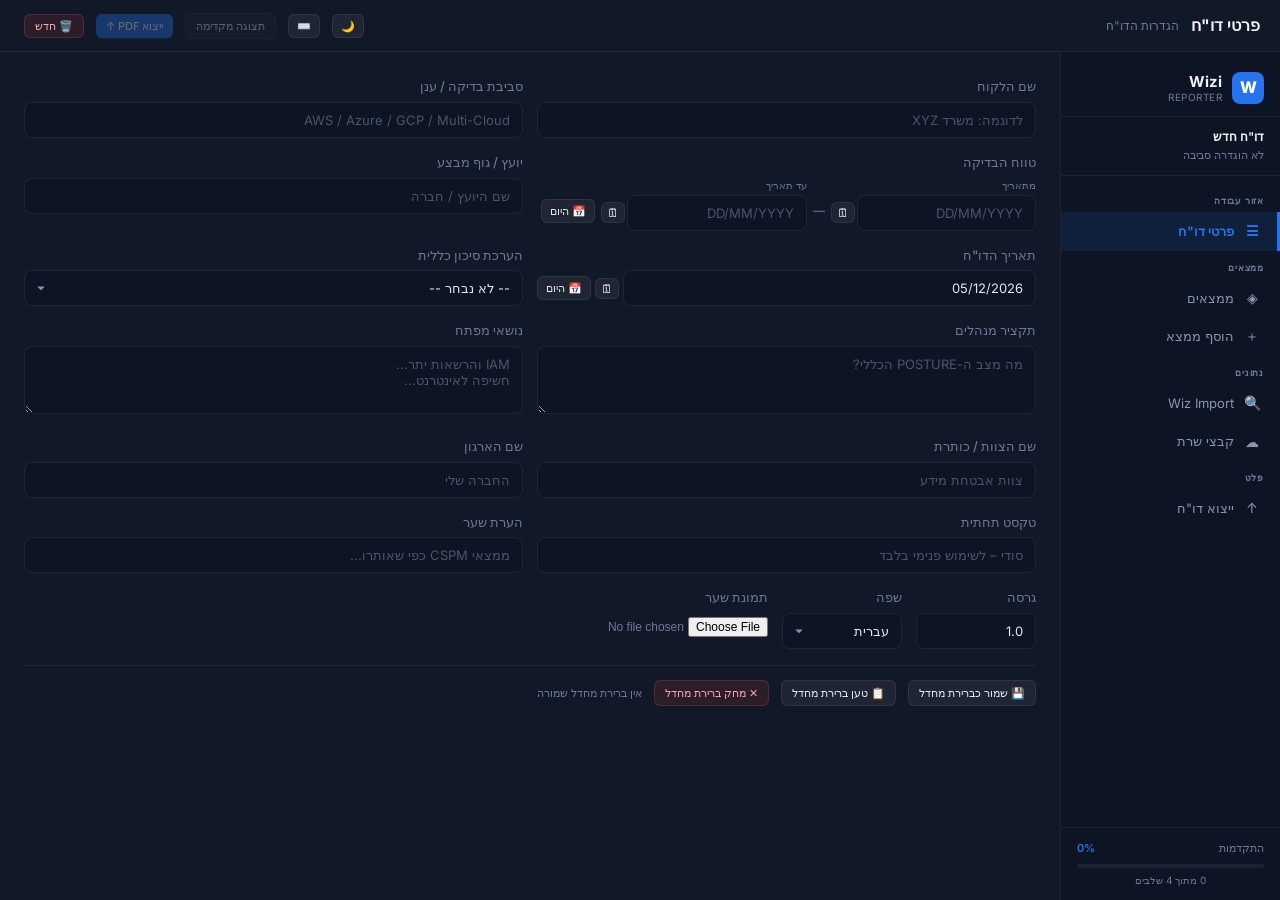
==== commit 59d33912: "fix(ui): move sidebar to right side in RTL layout" ====
--- a/index.html
+++ b/index.html
@@ -71,7 +71,7 @@
 
     <div class="app-body">
 
-      <!-- Main Content (left of sidebar in RTL) -->
+      <!-- Main Content -->
       <main class="main-content" id="main-content">
 
         <!-- Hidden legacy elements JS depends on -->
--- a/static/css/builder.css
+++ b/static/css/builder.css
@@ -132,6 +132,13 @@
   display: flex;
   flex: 1;
   overflow: hidden;
+  direction: ltr; /* explicit LTR so sidebar stays on right, main on left */
+}
+
+/* All content inside stays RTL */
+.main-content,
+.sidebar {
+  direction: rtl;
 }
 
 /* Sidebar */
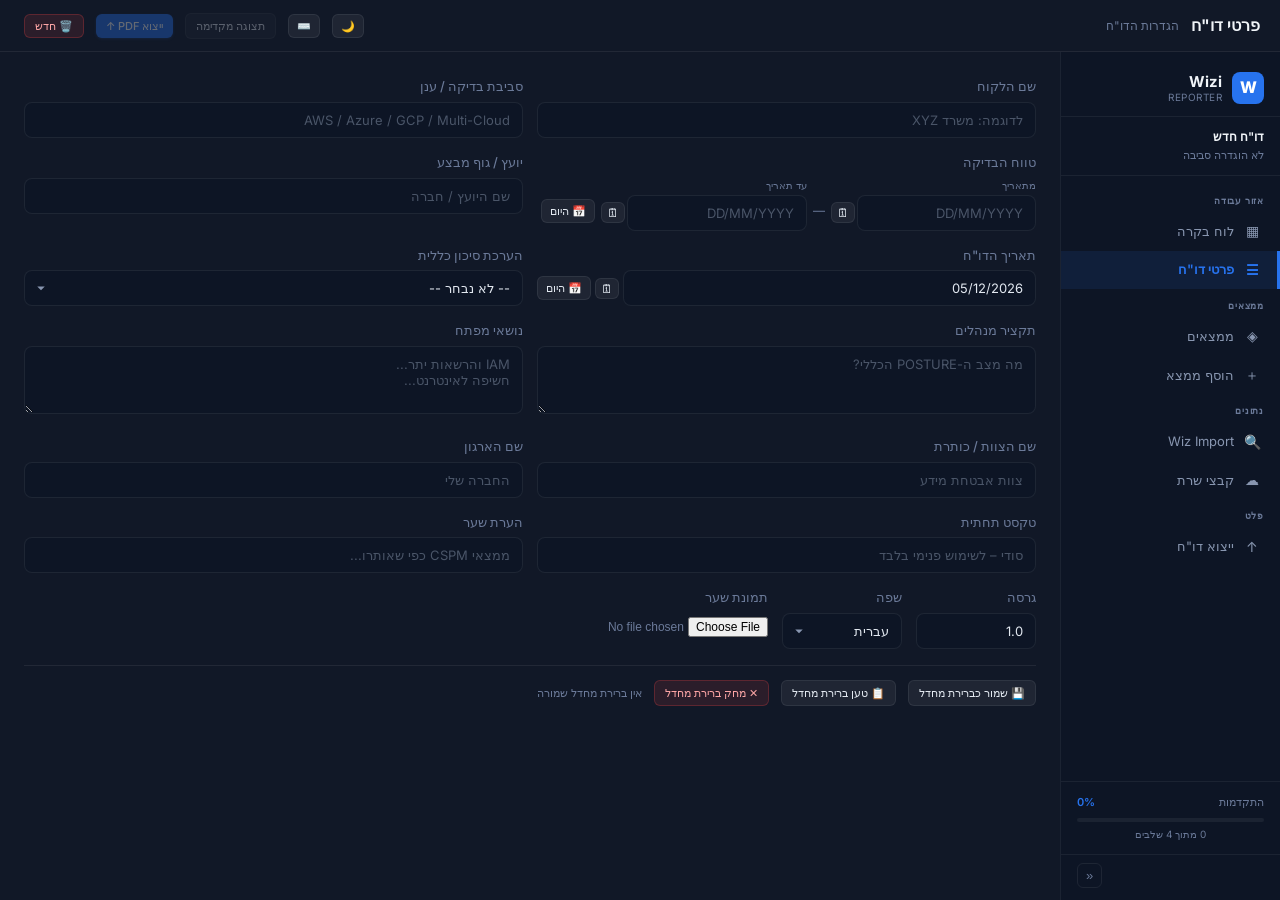
==== commit 11fae6d1: "feat(ui): merge PR#6 changes — dashboard, sidebar collapse, cloudAccounts pagination - app.py: pagin" ====
--- a/index.html
+++ b/index.html
@@ -4,7 +4,7 @@
   <meta charset="UTF-8">
   <meta name="viewport" content="width=device-width, initial-scale=1.0">
   <title>Wizi — CSPM Report Builder</title>
-  <link rel="stylesheet" href="/static/css/builder.css?v=20">
+  <link rel="stylesheet" href="/static/css/builder.css?v=21">
 </head>
 <body>
   <!-- Toast container -->
@@ -77,6 +77,22 @@
         <!-- Hidden legacy elements JS depends on -->
         <span id="status-msg" class="muted small-text" role="status" aria-live="polite" style="display:none;"></span>
         <div id="trend-comparison" style="display:none;"></div>
+
+        <!-- ── Screen: לוח בקרה (Dashboard) ── -->
+        <section class="screen" id="screen-dashboard">
+          <div class="section-body">
+            <div id="dashboard-content">
+              <div class="empty-state">
+                <div class="empty-state-icon">▦</div>
+                <div class="empty-state-text">לוח הבקרה יוצג כאן לאחר הוספת ממצאים</div>
+                <div class="empty-state-actions">
+                  <button class="btn btn-primary btn-sm" onclick="document.getElementById('nav-finding-form').click()">➕ הוסף ממצא</button>
+                  <button class="btn btn-secondary btn-sm" onclick="document.getElementById('nav-wizi').click()">🔍 ייבא מ-Wizi</button>
+                </div>
+              </div>
+            </div>
+          </div>
+        </section><!-- /screen-dashboard -->
 
         <!-- ── Screen: פרטי דו"ח ── -->
         <section class="screen active" id="screen-details">
@@ -581,6 +597,9 @@
         <nav class="sidebar-nav" aria-label="ניווט ראשי">
 
           <div class="sidebar-section-label">אזור עבודה</div>
+          <div class="sidebar-nav-item" data-screen="screen-dashboard" id="nav-dashboard">
+            <span class="nav-icon">▦</span> לוח בקרה
+          </div>
           <div class="sidebar-nav-item active" data-screen="screen-details" id="nav-details">
             <span class="nav-icon">☰</span> פרטי דו"ח
           </div>
@@ -619,6 +638,11 @@
             <div class="sidebar-progress-fill" id="sidebar-progress-fill" style="width:0%"></div>
           </div>
           <div class="sidebar-progress-steps" id="sidebar-progress-steps">0 מתוך 4 שלבים</div>
+        </div>
+
+        <!-- Sidebar footer utils -->
+        <div class="sidebar-footer-utils">
+          <button class="btn-icon" id="btn-sidebar-collapse" title="כווץ תפריט">«</button>
         </div>
 
       </aside><!-- /sidebar -->
@@ -634,6 +658,6 @@
     <div class="step" data-step="export"></div>
   </div>
 
-  <script src="/static/js/builder.js?v=48"></script>
+  <script src="/static/js/builder.js?v=49"></script>
 </body>
 </html>
--- a/static/css/builder.css
+++ b/static/css/builder.css
@@ -1650,3 +1650,182 @@
   .topbar { padding: 0 12px; }
   .screen > .tab-panel > .section-body { padding: 16px; }
 }
+
+/* ── Sidebar footer utils ── */
+.sidebar-footer-utils {
+  padding: 8px 16px 12px;
+  border-top: 1px solid var(--sidebar-border);
+  display: flex;
+  justify-content: flex-end;
+}
+
+.btn-icon {
+  background: none;
+  border: 1px solid var(--border);
+  border-radius: 6px;
+  color: var(--text-muted);
+  cursor: pointer;
+  font-size: 13px;
+  padding: 4px 8px;
+  transition: all var(--transition);
+}
+.btn-icon:hover {
+  color: var(--text);
+  background: rgba(255,255,255,0.06);
+  border-color: var(--border-hover);
+}
+
+/* ── Sidebar collapsed state ── */
+.sidebar.collapsed {
+  width: 48px;
+  min-width: 48px;
+}
+.sidebar.collapsed .sidebar-logo-text,
+.sidebar.collapsed .sidebar-report-selector,
+.sidebar.collapsed .sidebar-section-label,
+.sidebar.collapsed .sidebar-nav-item span:not(.nav-icon),
+.sidebar.collapsed .nav-badge,
+.sidebar.collapsed .sidebar-progress,
+.sidebar.collapsed .sidebar-footer-utils .btn-icon {
+  display: none;
+}
+.sidebar.collapsed .sidebar-nav-item {
+  justify-content: center;
+  padding: 10px 0;
+  border-right: none;
+}
+.sidebar.collapsed .sidebar-nav-item.active {
+  background: var(--accent-subtle);
+}
+.sidebar.collapsed .sidebar-logo {
+  justify-content: center;
+  padding: 16px 0;
+}
+.sidebar.collapsed .sidebar-footer-utils {
+  justify-content: center;
+}
+.sidebar.collapsed #btn-sidebar-collapse::before {
+  content: '»';
+}
+.sidebar.collapsed #btn-sidebar-collapse {
+  font-size: 13px;
+}
+
+/* ── Dashboard screen ── */
+#screen-dashboard .section-body {
+  padding: 24px;
+}
+
+.dashboard-kpi-grid {
+  display: grid;
+  grid-template-columns: repeat(5, 1fr);
+  gap: 12px;
+  margin-bottom: 20px;
+}
+
+.kpi-card {
+  background: var(--bg-card);
+  border: 1px solid var(--border);
+  border-radius: var(--radius-lg);
+  padding: 16px 18px;
+  transition: background var(--transition);
+}
+.kpi-card:hover { background: var(--bg-card-hover); }
+
+.kpi-label {
+  font-size: 11px;
+  color: var(--text-muted);
+  text-transform: uppercase;
+  letter-spacing: 0.5px;
+  margin-bottom: 6px;
+}
+
+.kpi-value {
+  font-size: 32px;
+  font-weight: 800;
+  line-height: 1;
+}
+
+.kpi-critical { color: var(--sev-critical-color); }
+.kpi-high     { color: var(--sev-high-color); }
+.kpi-medium   { color: var(--sev-medium-color); }
+.kpi-low      { color: var(--sev-low-color); }
+.kpi-total    { color: var(--text-heading); }
+
+.dashboard-charts-grid {
+  display: grid;
+  grid-template-columns: 1fr 1fr 1fr;
+  gap: 16px;
+  margin-bottom: 20px;
+}
+
+.dashboard-card {
+  background: var(--bg-card);
+  border: 1px solid var(--border);
+  border-radius: var(--radius-lg);
+  padding: 16px 18px;
+}
+
+.dashboard-card-title {
+  font-size: 12px;
+  font-weight: 700;
+  color: var(--text-muted);
+  text-transform: uppercase;
+  letter-spacing: 0.4px;
+  margin-bottom: 14px;
+}
+
+/* Category bar chart */
+.cat-bar-row {
+  display: flex;
+  align-items: center;
+  gap: 8px;
+  margin-bottom: 8px;
+  font-size: 11px;
+}
+.cat-bar-label {
+  width: 40px;
+  color: var(--text-muted);
+  font-weight: 600;
+  flex-shrink: 0;
+}
+.cat-bar-track {
+  flex: 1;
+  height: 8px;
+  background: rgba(255,255,255,0.05);
+  border-radius: 4px;
+  overflow: hidden;
+}
+.cat-bar-fill {
+  height: 100%;
+  border-radius: 4px;
+  transition: width 0.4s ease;
+}
+.cat-bar-count {
+  width: 24px;
+  text-align: left;
+  color: var(--text-dim);
+}
+
+/* Recent findings table in dashboard */
+.dashboard-table-card {
+  background: var(--bg-card);
+  border: 1px solid var(--border);
+  border-radius: var(--radius-lg);
+  overflow: hidden;
+}
+.dashboard-table-header {
+  display: flex;
+  justify-content: space-between;
+  align-items: center;
+  padding: 14px 18px;
+  border-bottom: 1px solid var(--border);
+}
+.dashboard-table-header .dashboard-card-title { margin-bottom: 0; }
+.dashboard-show-all {
+  font-size: 12px;
+  color: var(--accent);
+  cursor: pointer;
+  text-decoration: none;
+}
+.dashboard-show-all:hover { text-decoration: underline; }
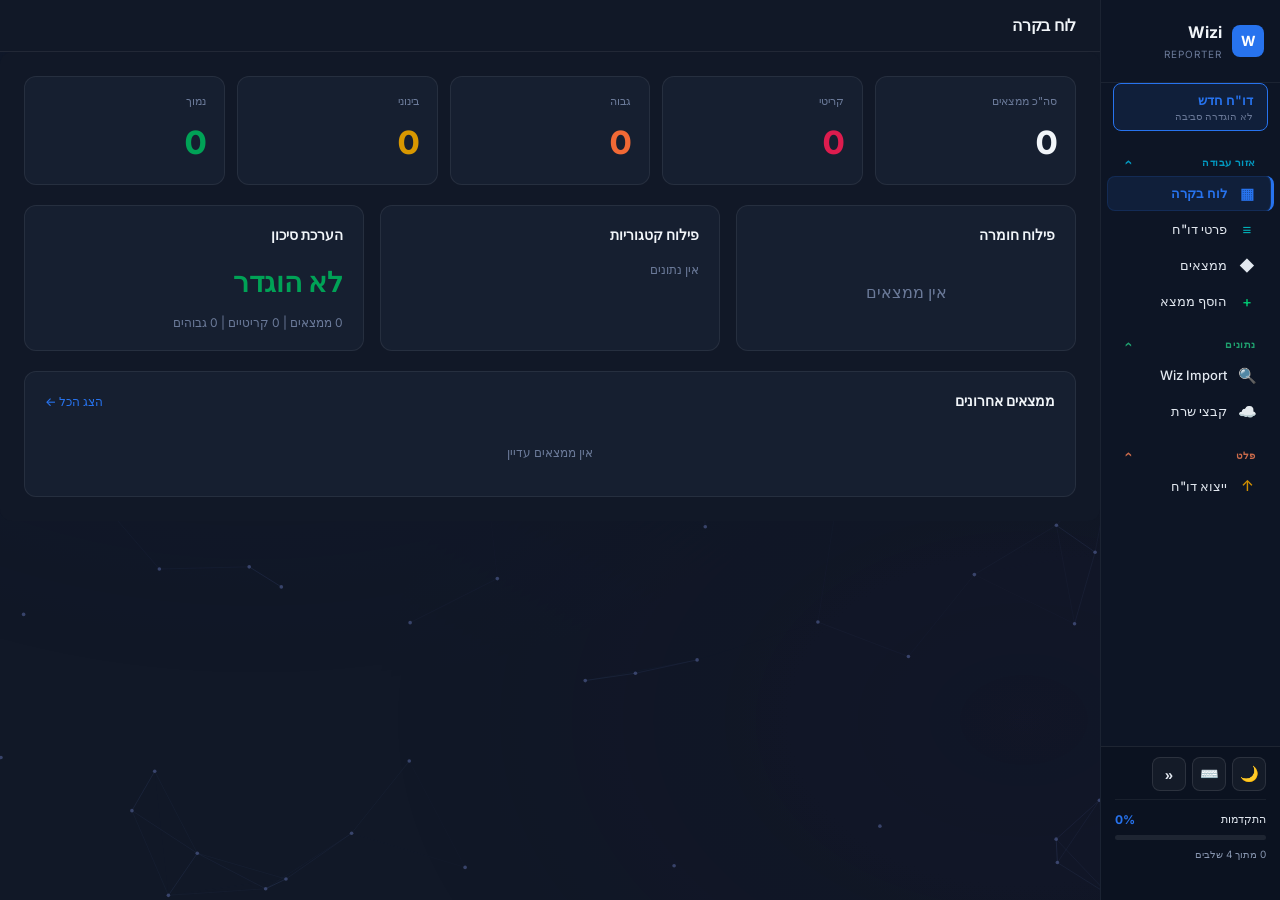
==== commit e99c3d91: "ui-fixes" ====
--- a/index.html
+++ b/index.html
@@ -4,7 +4,7 @@
   <meta charset="UTF-8">
   <meta name="viewport" content="width=device-width, initial-scale=1.0">
   <title>Wizi — CSPM Report Builder</title>
-  <link rel="stylesheet" href="/static/css/builder.css?v=21">
+  <link rel="stylesheet" href="/static/css/builder.css?v=31">
 </head>
 <body>
   <!-- Toast container -->
@@ -29,7 +29,7 @@
     </div>
   </div>
 
-  <!-- Finding preview panel (legacy, kept for JS compatibility) -->
+  <!-- Finding preview panel -->
   <div id="finding-preview-panel" class="preview-panel" style="display:none;">
     <div class="preview-panel-header">
       <span id="preview-panel-title">תצוגה מקדימה</span>
@@ -48,188 +48,274 @@
     <button class="btn btn-secondary btn-sm" id="btn-wizi-autofill-dismiss">✕</button>
   </div>
 
-  <!-- ═══════════════════════════════════════════════════════
-       APP SHELL: TopBar + Sidebar + Main
-  ════════════════════════════════════════════════════════ -->
-  <div class="app-shell">
-
-    <!-- Top Bar -->
-    <header class="topbar">
-      <div class="topbar-left">
-        <span class="topbar-title" id="topbar-title">לוח בקרה</span>
-        <span class="topbar-breadcrumb" id="topbar-breadcrumb">Wizi Reporter</span>
-      </div>
-      <div class="topbar-right">
+  <div class="app-layout">
+    <!-- Sidebar navigation -->
+    <aside class="sidebar" id="app-sidebar">
+      <div class="sidebar-brand" id="sidebar-brand-link" style="cursor:pointer;" title="לוח בקרה">
+        <div class="sidebar-logo">W</div>
+        <div class="sidebar-brand-text">
+          <span class="sidebar-brand-name">Wizi</span>
+          <span class="sidebar-brand-sub">REPORTER</span>
+        </div>
+      </div>
+
+      <button class="sidebar-new-report" id="btn-new-report" title="דו״ח חדש">
+        <span>דו"ח חדש</span>
+        <span class="sidebar-new-sub" id="sidebar-env-label">לא הוגדרה סביבה</span>
+      </button>
+
+      <div class="sidebar-section-label section-workspace" data-collapse="nav-workspace">אזור עבודה <span class="section-chevron">‹</span></div>
+      <nav class="sidebar-nav" id="nav-workspace" role="tablist">
+        <button class="sidebar-item active" role="tab" aria-selected="true" aria-controls="panel-dashboard" id="tab-dashboard" title="לוח בקרה">
+          <span class="sidebar-item-icon icon-dashboard">▦</span> לוח בקרה
+        </button>
+        <button class="sidebar-item" role="tab" aria-selected="false" aria-controls="panel-report-details" id="tab-report-details" title="פרטי דו״ח">
+          <span class="sidebar-item-icon icon-details">≡</span> פרטי דו"ח
+        </button>
+        <button class="sidebar-item" role="tab" aria-selected="false" aria-controls="panel-findings-list" id="tab-findings-list" title="ממצאים">
+          <span class="sidebar-item-icon icon-findings">◆</span> ממצאים <span class="sidebar-badge" id="step-findings-count"></span>
+        </button>
+        <button class="sidebar-item" role="tab" aria-selected="false" aria-controls="panel-finding-form" id="tab-finding-form" title="הוסף ממצא">
+          <span class="sidebar-item-icon icon-add">+</span> הוסף ממצא
+        </button>
+      </nav>
+
+      <div class="sidebar-section-label section-data" data-collapse="nav-data">נתונים <span class="section-chevron">‹</span></div>
+      <nav class="sidebar-nav" id="nav-data">
+        <button class="sidebar-item" role="tab" aria-selected="false" aria-controls="panel-wizi" id="tab-wizi" title="Wiz Import">
+          <span class="sidebar-item-icon icon-wizi">🔍</span> Wiz Import
+        </button>
+        <button class="sidebar-item" role="tab" aria-selected="false" aria-controls="panel-cloud-manager" id="tab-cloud-manager" title="קבצי שרת">
+          <span class="sidebar-item-icon icon-cloud">☁️</span> קבצי שרת
+        </button>
+      </nav>
+
+      <div class="sidebar-section-label section-output" data-collapse="nav-output">פלט <span class="section-chevron">‹</span></div>
+      <nav class="sidebar-nav" id="nav-output">
+        <button class="sidebar-item" role="tab" aria-selected="false" aria-controls="panel-export" id="tab-export" title="ייצוא דו״ח">
+          <span class="sidebar-item-icon icon-export">↑</span> ייצוא דו"ח
+        </button>
+      </nav>
+
+      <div class="sidebar-footer">
+        <div class="sidebar-utils">
+          <button class="btn-icon" id="btn-theme-toggle" title="החלף ערכת נושא">🌙</button>
+          <button class="btn-icon" id="btn-kbd-help" title="קיצורי מקלדת (?)">⌨️</button>
+          <button class="btn-icon sidebar-collapse-btn" id="btn-sidebar-collapse" title="כווץ תפריט">«</button>
+        </div>
+        <div class="sidebar-progress-wrapper">
+          <div class="sidebar-progress">
+            <span>התקדמות</span>
+            <span class="sidebar-progress-text" id="sidebar-progress-text">0%</span>
+          </div>
+          <div class="sidebar-progress-bar">
+            <div class="sidebar-progress-fill" id="sidebar-progress-fill" style="width:0%"></div>
+          </div>
+          <div class="sidebar-progress-label" id="sidebar-progress-label">0 מתוך 4 שלבים</div>
+          <div class="progress-tooltip" id="progress-tooltip">
+            <div class="progress-tooltip-item"><span class="progress-tooltip-icon">✗</span> שם לקוח</div>
+            <div class="progress-tooltip-item"><span class="progress-tooltip-icon">✗</span> סביבת ענן</div>
+            <div class="progress-tooltip-item"><span class="progress-tooltip-icon">✗</span> ממצאים</div>
+            <div class="progress-tooltip-item"><span class="progress-tooltip-icon">✗</span> ייצוא דו"ח</div>
+          </div>
+        </div>
         <span id="autosave-indicator" class="autosave-indicator"></span>
-        <button class="btn btn-secondary btn-sm" id="btn-theme-toggle" title="החלף ערכת נושא" style="margin-top:0;padding:4px 8px;">🌙</button>
-        <button class="btn btn-secondary btn-sm" id="btn-kbd-help" title="קיצורי מקלדת (?)" style="margin-top:0;padding:4px 8px;">⌨️</button>
-        <button class="btn btn-secondary btn-sm" id="btn-preview-report" disabled style="margin-top:0;">תצוגה מקדימה</button>
-        <button class="btn btn-primary btn-sm" id="btn-render-pdf" disabled style="margin-top:0;">ייצוא PDF ↑</button>
-        <button class="btn btn-danger btn-sm" id="btn-new-report" title="דו&quot;ח חדש — נקה הכל" style="margin-top:0;padding:4px 10px;">🗑️ חדש</button>
-      </div>
-    </header>
-
-    <div class="app-body">
-
-      <!-- Main Content -->
-      <main class="main-content" id="main-content">
-
-        <!-- Hidden legacy elements JS depends on -->
-        <span id="status-msg" class="muted small-text" role="status" aria-live="polite" style="display:none;"></span>
-        <div id="trend-comparison" style="display:none;"></div>
-
-        <!-- ── Screen: לוח בקרה (Dashboard) ── -->
-        <section class="screen" id="screen-dashboard">
-          <div class="section-body">
-            <div id="dashboard-content">
-              <div class="empty-state">
-                <div class="empty-state-icon">▦</div>
-                <div class="empty-state-text">לוח הבקרה יוצג כאן לאחר הוספת ממצאים</div>
-                <div class="empty-state-actions">
-                  <button class="btn btn-primary btn-sm" onclick="document.getElementById('nav-finding-form').click()">➕ הוסף ממצא</button>
-                  <button class="btn btn-secondary btn-sm" onclick="document.getElementById('nav-wizi').click()">🔍 ייבא מ-Wizi</button>
-                </div>
-              </div>
-            </div>
-          </div>
-        </section><!-- /screen-dashboard -->
-
-        <!-- ── Screen: פרטי דו"ח ── -->
-        <section class="screen active" id="screen-details">
-          <!-- Hidden tab-btn stubs so existing JS switchToTab() still works -->
-          <button class="tab-btn active" role="tab" aria-selected="true" aria-controls="panel-report-details" id="tab-report-details" style="display:none;"></button>
-
-          <section class="tab-panel active" id="panel-report-details" role="tabpanel" aria-labelledby="tab-report-details">
-          <div class="section-body">
-        <div class="row">
-          <div class="col">
-            <label for="report-client">שם הלקוח</label>
-            <input type="text" id="report-client" placeholder="לדוגמה: משרד XYZ">
-          </div>
-          <div class="col">
-            <label for="report-env">סביבת בדיקה / ענן</label>
-            <input type="text" id="report-env" placeholder="AWS / Azure / GCP / Multi-Cloud">
-          </div>
-        </div>
-        <div class="row">
-          <div class="col">
-            <label>טווח הבדיקה</label>
-            <div style="display:flex;gap:6px;align-items:center;flex-wrap:wrap;">
-              <div style="flex:1;min-width:110px;">
-                <span class="muted" style="font-size:10px;display:block;margin-bottom:2px;">מתאריך</span>
-                <div style="display:flex;gap:2px;align-items:center;">
-                  <input type="text" id="report-range-from" placeholder="DD/MM/YYYY" style="flex:1;">
-                  <input type="date" id="report-range-from-picker" style="width:0;height:0;padding:0;border:0;opacity:0;position:absolute;" tabindex="-1">
-                  <button type="button" class="btn btn-secondary btn-sm date-picker-btn" data-picker="report-range-from-picker" title="בחר תאריך" style="padding:2px 5px;margin:0;font-size:12px;">🗓</button>
-                </div>
-              </div>
-              <span class="muted" style="padding-top:14px;">—</span>
-              <div style="flex:1;min-width:110px;">
-                <span class="muted" style="font-size:10px;display:block;margin-bottom:2px;">עד תאריך</span>
-                <div style="display:flex;gap:2px;align-items:center;">
-                  <input type="text" id="report-range-to" placeholder="DD/MM/YYYY" style="flex:1;">
-                  <input type="date" id="report-range-to-picker" style="width:0;height:0;padding:0;border:0;opacity:0;position:absolute;" tabindex="-1">
-                  <button type="button" class="btn btn-secondary btn-sm date-picker-btn" data-picker="report-range-to-picker" title="בחר תאריך" style="padding:2px 5px;margin:0;font-size:12px;">🗓</button>
-                </div>
-              </div>
-              <button type="button" class="btn btn-secondary btn-sm" id="btn-range-today" title="סיום היום" style="padding:4px 8px;margin-top:14px;white-space:nowrap;">📅 היום</button>
-            </div>
-            <input type="hidden" id="report-range">
-          </div>
-          <div class="col">
-            <label for="report-consultant">יועץ / גוף מבצע</label>
-            <input type="text" id="report-consultant" placeholder="שם היועץ / חברה">
-          </div>
-        </div>
-        <div class="row">
-          <div class="col">
-            <label for="report-date">תאריך הדו"ח</label>
-            <div style="display:flex;gap:4px;align-items:center;">
-              <input type="text" id="report-date" placeholder="DD/MM/YYYY" style="flex:1;">
-              <input type="date" id="report-date-picker" style="width:0;height:0;padding:0;border:0;opacity:0;position:absolute;" tabindex="-1">
-              <button type="button" class="btn btn-secondary btn-sm date-picker-btn" data-picker="report-date-picker" title="בחר תאריך" style="padding:2px 5px;margin:0;font-size:12px;">🗓</button>
-              <button type="button" class="btn btn-secondary btn-sm" id="btn-date-today" title="הגדר תאריך היום" style="padding:4px 8px;margin:0;white-space:nowrap;">📅 היום</button>
-            </div>
-          </div>
-          <div class="col">
-            <label for="report-risk">הערכת סיכון כללית</label>
-            <select id="report-risk">
-              <option value="">-- לא נבחר --</option>
-              <option value="נמוכה">נמוכה</option>
-              <option value="בינונית">בינונית</option>
-              <option value="גבוהה">גבוהה</option>
-              <option value="קריטית">קריטית</option>
-            </select>
-          </div>
-        </div>
-        <div class="row">
-          <div class="col">
-            <label for="report-exec-summary">תקציר מנהלים</label>
-            <textarea id="report-exec-summary" rows="3" placeholder="מה מצב ה-POSTURE הכללי?"></textarea>
-          </div>
-          <div class="col">
-            <label for="report-key-topics">נושאי מפתח</label>
-            <textarea id="report-key-topics" rows="3" placeholder="IAM והרשאות יתר...&#10;חשיפה לאינטרנט..."></textarea>
-          </div>
-        </div>
-        <div class="row">
-          <div class="col">
-            <label for="report-team-name">שם הצוות / כותרת</label>
-            <input type="text" id="report-team-name" placeholder="צוות אבטחת מידע">
-          </div>
-          <div class="col">
-            <label for="report-org-name">שם הארגון</label>
-            <input type="text" id="report-org-name" placeholder="החברה שלי">
-          </div>
-        </div>
-        <div class="row">
-          <div class="col">
-            <label for="report-footer-text">טקסט תחתית</label>
-            <input type="text" id="report-footer-text" placeholder="סודי – לשימוש פנימי בלבד">
-          </div>
-          <div class="col">
-            <label for="report-cover-note">הערת שער</label>
-            <input type="text" id="report-cover-note" placeholder="ממצאי CSPM כפי שאותרו...">
-          </div>
-        </div>
-        <div class="row">
-          <div class="col" style="max-width:120px;">
-            <label for="report-version">גרסה</label>
-            <input type="text" id="report-version" value="1.0" placeholder="1.0">
-          </div>
-          <div class="col" style="max-width:120px;">
-            <label for="report-lang">שפה</label>
-            <select id="report-lang">
-              <option value="he" selected>עברית</option>
-              <option value="en">English</option>
-            </select>
-          </div>
-          <div class="col">
-            <label for="report-cover-image">תמונת שער</label>
-            <input type="file" id="report-cover-image" accept="image/*" aria-label="העלאת תמונת שער">
-            <div id="cover-image-preview" class="evidence-preview"></div>
-          </div>
-          <div class="col" id="ai-model-row" style="display:none;">
-            <label for="ai-model">מודל AI</label>
-            <select id="ai-model"></select>
-          </div>
-        </div>
-        <div class="defaults-bar">
-          <button class="btn btn-secondary btn-sm" id="btn-save-defaults">💾 שמור כברירת מחדל</button>
-          <button class="btn btn-secondary btn-sm" id="btn-load-defaults">📋 טען ברירת מחדל</button>
-          <button class="btn btn-danger btn-sm" id="btn-clear-defaults">✕ מחק ברירת מחדל</button>
-          <span id="defaults-status" class="muted small-text"></span>
-        </div>
-        </div>
-        </section><!-- /panel-report-details -->
-        </section><!-- /screen-details -->
-
-        <!-- ── Screen: הוסף ממצא ── -->
-        <section class="screen" id="screen-finding-form">
-          <button class="tab-btn" role="tab" aria-selected="false" aria-controls="panel-finding-form" id="tab-finding-form" style="display:none;"></button>
-
-          <section class="tab-panel active" id="panel-finding-form" role="tabpanel" aria-labelledby="tab-finding-form">
-          <div class="section-body">
+      </div>
+    </aside>
+
+    <!-- Main content -->
+    <main class="main-content" id="main-content">
+      <div class="content-header">
+        <h1 class="content-title" id="content-title">לוח בקרה</h1>
+        <span id="autosave-time" class="muted small-text"></span>
+      </div>
+
+    <!-- Panel: Dashboard -->
+    <section class="tab-panel active" id="panel-dashboard" role="tabpanel" aria-labelledby="tab-dashboard">
+      <div class="section-body">
+        <!-- KPI Row -->
+        <div class="dashboard-kpi-row" id="dashboard-kpis">
+          <div class="kpi-card">
+            <span class="kpi-label">סה"כ ממצאים</span>
+            <span class="kpi-value" id="kpi-total">0</span>
+          </div>
+          <div class="kpi-card">
+            <span class="kpi-label">קריטי</span>
+            <span class="kpi-value kpi-critical" id="kpi-critical">0</span>
+          </div>
+          <div class="kpi-card">
+            <span class="kpi-label">גבוה</span>
+            <span class="kpi-value kpi-high" id="kpi-high">0</span>
+          </div>
+          <div class="kpi-card">
+            <span class="kpi-label">בינוני</span>
+            <span class="kpi-value kpi-medium" id="kpi-medium">0</span>
+          </div>
+          <div class="kpi-card">
+            <span class="kpi-label">נמוך</span>
+            <span class="kpi-value kpi-low" id="kpi-low">0</span>
+          </div>
+        </div>
+
+        <!-- Charts Row -->
+        <div class="dashboard-charts-row">
+          <div class="dashboard-card" id="dashboard-donut-card">
+            <div class="dashboard-card-title">פילוח חומרה</div>
+            <div id="dashboard-donut"></div>
+          </div>
+          <div class="dashboard-card" id="dashboard-categories-card">
+            <div class="dashboard-card-title">פילוח קטגוריות</div>
+            <div id="dashboard-categories"></div>
+          </div>
+          <div class="dashboard-card" id="dashboard-risk-card">
+            <div class="dashboard-card-title">הערכת סיכון</div>
+            <div id="dashboard-risk-summary"></div>
+          </div>
+        </div>
+
+        <!-- Recent Findings -->
+        <div class="dashboard-card">
+          <div class="dashboard-card-title" style="display:flex;justify-content:space-between;align-items:center;">
+            <span>ממצאים אחרונים</span>
+            <a href="#" class="dashboard-link" id="dashboard-show-all">הצג הכל ←</a>
+          </div>
+          <div id="dashboard-recent-findings"></div>
+        </div>
+      </div>
+    </section>
+
+    <!-- Panel: פרטי דו"ח -->
+    <section class="tab-panel" id="panel-report-details" role="tabpanel" aria-labelledby="tab-report-details">
+      <div class="section-body report-form">
+
+        <details class="form-collapse" open>
+          <summary class="form-collapse-title">פרטי לקוח</summary>
+          <div class="report-form-grid">
+            <div class="form-field">
+              <label for="report-client">שם הלקוח</label>
+              <input type="text" id="report-client" placeholder="לדוגמה: משרד XYZ">
+            </div>
+            <div class="form-field">
+              <label for="report-env">סביבת בדיקה / ענן</label>
+              <input type="text" id="report-env" placeholder="AWS / Azure / GCP / Multi-Cloud">
+            </div>
+            <div class="form-field">
+              <label for="report-consultant">יועץ / גוף מבצע</label>
+              <input type="text" id="report-consultant" placeholder="שם היועץ / חברה">
+            </div>
+            <div class="form-field">
+              <label for="report-team-name">שם הצוות / כותרת</label>
+              <input type="text" id="report-team-name" placeholder="צוות אבטחת מידע">
+            </div>
+            <div class="form-field">
+              <label for="report-org-name">שם הארגון</label>
+              <input type="text" id="report-org-name" placeholder="החברה שלי">
+            </div>
+            <div class="form-field">
+              <label for="report-date">תאריך הדו"ח</label>
+              <div style="display:flex;gap:4px;align-items:center;">
+                <input type="text" id="report-date" placeholder="DD/MM/YYYY" style="flex:1;">
+                <input type="date" id="report-date-picker" style="width:0;height:0;padding:0;border:0;opacity:0;position:absolute;" tabindex="-1">
+                <button type="button" class="btn-icon-sm date-picker-btn" data-picker="report-date-picker" title="בחר תאריך">🗓</button>
+                <button type="button" class="btn-icon-sm" id="btn-date-today" title="היום">📅</button>
+              </div>
+            </div>
+          </div>
+        </details>
+
+        <details class="form-collapse" open>
+          <summary class="form-collapse-title">תאריכים והערכה</summary>
+          <div class="report-form-grid">
+            <div class="form-field form-field-wide">
+              <label>טווח הבדיקה</label>
+              <div style="display:flex;gap:8px;align-items:center;">
+                <input type="text" id="report-range-from" placeholder="DD/MM/YYYY" style="flex:1;">
+                <input type="date" id="report-range-from-picker" style="width:0;height:0;padding:0;border:0;opacity:0;position:absolute;" tabindex="-1">
+                <button type="button" class="btn-icon-sm date-picker-btn" data-picker="report-range-from-picker" title="בחר תאריך">🗓</button>
+                <span class="muted">—</span>
+                <input type="text" id="report-range-to" placeholder="DD/MM/YYYY" style="flex:1;">
+                <input type="date" id="report-range-to-picker" style="width:0;height:0;padding:0;border:0;opacity:0;position:absolute;" tabindex="-1">
+                <button type="button" class="btn-icon-sm date-picker-btn" data-picker="report-range-to-picker" title="בחר תאריך">🗓</button>
+                <button type="button" class="btn-icon-sm" id="btn-range-today" title="סיום היום">📅</button>
+              </div>
+              <input type="hidden" id="report-range">
+            </div>
+            <div class="form-field">
+              <label for="report-risk">הערכת סיכון כללית</label>
+              <select id="report-risk">
+                <option value="">-- לא נבחר --</option>
+                <option value="נמוכה">נמוכה</option>
+                <option value="בינונית">בינונית</option>
+                <option value="גבוהה">גבוהה</option>
+                <option value="קריטית">קריטית</option>
+              </select>
+            </div>
+            <div class="form-field">
+              <label for="report-version">גרסה</label>
+              <input type="text" id="report-version" value="1.0" placeholder="1.0">
+            </div>
+          </div>
+        </details>
+
+        <details class="form-collapse" open>
+          <summary class="form-collapse-title">תוכן הדו"ח</summary>
+          <div class="report-form-grid">
+            <div class="form-field form-field-wide">
+              <label for="report-exec-summary">תקציר מנהלים</label>
+              <textarea id="report-exec-summary" rows="3" placeholder="מה מצב ה-POSTURE הכללי?"></textarea>
+            </div>
+            <div class="form-field form-field-wide">
+              <label for="report-key-topics">נושאי מפתח</label>
+              <textarea id="report-key-topics" rows="3" placeholder="IAM והרשאות יתר...&#10;חשיפה לאינטרנט..."></textarea>
+            </div>
+          </div>
+        </details>
+
+        <details class="form-collapse" open>
+          <summary class="form-collapse-title">הגדרות ועיצוב</summary>
+          <div class="report-form-grid">
+            <div class="form-field">
+              <label for="report-footer-text">טקסט תחתית</label>
+              <input type="text" id="report-footer-text" placeholder="סודי – לשימוש פנימי בלבד">
+            </div>
+            <div class="form-field">
+              <label for="report-cover-note">הערת שער</label>
+              <input type="text" id="report-cover-note" placeholder="ממצאי CSPM כפי שאותרו...">
+            </div>
+            <div class="form-field">
+              <label for="report-lang">שפה</label>
+              <select id="report-lang">
+                <option value="he" selected>עברית</option>
+                <option value="en">English</option>
+              </select>
+            </div>
+            <div class="form-field">
+              <label for="report-cover-image">תמונת שער</label>
+              <input type="file" id="report-cover-image" accept="image/*" aria-label="העלאת תמונת שער">
+              <div id="cover-image-preview" class="evidence-preview"></div>
+            </div>
+            <div class="form-field" id="ai-model-row" style="display:none;">
+              <label for="ai-model">מודל AI</label>
+              <select id="ai-model"></select>
+            </div>
+          </div>
+        </details>
+
+        <details class="defaults-section">
+          <summary class="defaults-summary">💾 ברירות מחדל</summary>
+          <div class="defaults-bar">
+            <button class="btn btn-secondary btn-sm" id="btn-save-defaults">שמור כברירת מחדל</button>
+            <button class="btn btn-secondary btn-sm" id="btn-load-defaults">טען ברירת מחדל</button>
+            <button class="btn btn-danger btn-sm" id="btn-clear-defaults">מחק ברירת מחדל</button>
+            <span id="defaults-status" class="muted small-text"></span>
+          </div>
+        </details>
+      </div>
+    </section>
+
+    <!-- Panel: טופס הוספת/עריכת ממצא -->
+    <section class="tab-panel" id="panel-finding-form" role="tabpanel" aria-labelledby="tab-finding-form">
+      <div class="section-body">
         <div class="row">
           <div class="col">
             <label for="f-template">תבנית מוכנה</label>
@@ -330,165 +416,248 @@
         <button class="btn btn-secondary" id="btn-clear-form">נקה טופס</button>
         <span class="kbd-hint">Ctrl+Enter</span>
         <span id="edit-state" class="muted small-text"></span>
-        </div>
-        </section><!-- /panel-finding-form -->
-        </section><!-- /screen-finding-form -->
-
-        <!-- ── Screen: ממצאים ── -->
-        <section class="screen" id="screen-findings-list">
-          <button class="tab-btn" role="tab" aria-selected="false" aria-controls="panel-findings-list" id="tab-findings-list" style="display:none;"></button>
-
-          <section class="tab-panel active" id="panel-findings-list" role="tabpanel" aria-labelledby="tab-findings-list">
-          <div class="section-body">
-        <!-- Filter bar -->
-        <div class="findings-filter-bar">
-          <input type="text" id="findings-search" placeholder="🔍 חיפוש לפי כותרת / מזהה..." class="filter-input">
-          <select id="findings-filter-category" class="filter-select">
-            <option value="">כל הקטגוריות</option>
-            <option value="CSPM">CSPM</option>
-            <option value="KSPM">KSPM</option>
-            <option value="DSPM">DSPM</option>
-            <option value="VULN">VULN</option>
-            <option value="NEXP">NEXP</option>
-            <option value="EAPM">EAPM</option>
-            <option value="HSPM">HSPM</option>
-            <option value="SECR">SECR</option>
-            <option value="EOLM">EOLM</option>
-          </select>
-          <select id="findings-filter-severity" class="filter-select">
-            <option value="">כל החומרות</option>
-            <option value="critical">קריטי</option>
-            <option value="high">גבוה</option>
-            <option value="medium">בינוני</option>
-            <option value="low">נמוך</option>
-            <option value="info">מידע</option>
-          </select>
-        </div>
-        <!-- Category count badges -->
-        <div id="category-badges" class="category-badges"></div>
-        <!-- Batch actions -->
-        <div class="batch-actions" id="batch-actions" style="display:none;">
-          <span id="batch-count" class="muted small-text"></span>
-          <select id="batch-severity" class="filter-select" style="max-width:120px;">
-            <option value="">שנה חומרה</option>
-            <option value="critical">קריטי</option>
-            <option value="high">גבוה</option>
-            <option value="medium">בינוני</option>
-            <option value="low">נמוך</option>
-            <option value="info">מידע</option>
-          </select>
-          <select id="batch-priority" class="filter-select" style="max-width:160px;">
-            <option value="">שנה עדיפות</option>
-            <option value="מיידי (0–7 ימים)">מיידי</option>
-            <option value="גבוהה (עד 30 ימים)">גבוהה</option>
-            <option value="בינונית (30–60 ימים)">בינונית</option>
-            <option value="נמוכה (60–120 ימים)">נמוכה</option>
-            <option value="למעקב">למעקב</option>
-          </select>
-          <input type="text" id="batch-owner" class="filter-input" placeholder="שנה בעלים..." style="max-width:150px;">
-          <button class="btn btn-secondary btn-sm" id="btn-batch-ai-enrich">🤖 שפר המלצות</button>
-          <button class="btn btn-danger btn-sm" id="btn-batch-delete">מחק נבחרים</button>
-        </div>
-        <button class="btn btn-secondary btn-sm" id="btn-sort-severity">מיין לפי חומרה ↓</button>
-        <button class="btn btn-secondary btn-sm" id="btn-ai-enrich-all">🤖 הפעל שיפור המלצות להכל</button>
-        <button class="btn btn-danger btn-sm" id="btn-clear-all-findings">מחק הכל</button>
-        <span class="kbd-hint">J/K לניווט, E לעריכה, D למחיקה</span>
-        <div id="findings-table-wrapper" class="small-text" role="region" aria-live="polite"></div>
-        </div>
-        </section><!-- /panel-findings-list -->
-        </section><!-- /screen-findings-list -->
-
-        <!-- ── Screen: ייצוא ── -->
-        <section class="screen" id="screen-export">
-          <button class="tab-btn" role="tab" aria-selected="false" aria-controls="panel-export" id="tab-export" style="display:none;"></button>
-
-          <section class="tab-panel active" id="panel-export" role="tabpanel" aria-labelledby="tab-export">
-          <div class="section-body">
-        <button class="btn btn-primary" id="btn-render-pdf" disabled>ייצא PDF</button>
-        <button class="btn btn-secondary" id="btn-generate" disabled>תצוגה מקדימה</button>
-        <button class="btn btn-secondary" id="btn-download" disabled>הורד HTML</button>
-        <button class="btn btn-secondary" id="btn-export-json">הורד תצורה</button>
-        <button class="btn btn-secondary" id="btn-export-csv">ייצוא CSV</button>
-        <button class="btn btn-secondary" id="btn-import-json">טען תצורה</button>
-        <button class="btn btn-secondary" id="btn-import-csv">ייבוא CSV</button>
-        <button class="btn btn-secondary" id="btn-import-baseline">השוואה לקודם</button>
-        <button class="btn btn-secondary" id="btn-save-state-cloud">שמור בשרת</button>
+      </div>
+    </section>
+
+    <!-- Panel: רשימת הממצאים -->
+    <section class="tab-panel" id="panel-findings-list" role="tabpanel" aria-labelledby="tab-findings-list">
+      <div class="findings-master-detail">
+        <!-- List Pane -->
+        <div class="findings-list-pane">
+          <div class="findings-list-toolbar">
+            <input type="text" id="findings-search" placeholder="🔍 חיפוש..." class="filter-input" style="margin-bottom:8px;">
+            <div class="findings-filter-bar">
+              <select id="findings-filter-category" class="filter-select">
+                <option value="">כל הקטגוריות</option>
+                <option value="CSPM">CSPM</option>
+                <option value="KSPM">KSPM</option>
+                <option value="DSPM">DSPM</option>
+                <option value="VULN">VULN</option>
+                <option value="NEXP">NEXP</option>
+                <option value="EAPM">EAPM</option>
+                <option value="HSPM">HSPM</option>
+                <option value="SECR">SECR</option>
+                <option value="EOLM">EOLM</option>
+              </select>
+              <select id="findings-filter-severity" class="filter-select">
+                <option value="">כל החומרות</option>
+                <option value="critical">קריטי</option>
+                <option value="high">גבוה</option>
+                <option value="medium">בינוני</option>
+                <option value="low">נמוך</option>
+                <option value="info">מידע</option>
+              </select>
+            </div>
+          </div>
+          <div id="category-badges" class="category-badges"></div>
+          <!-- Batch actions (hidden, elements kept for JS) -->
+          <div id="batch-actions" style="display:none;">
+            <span id="batch-count"></span>
+            <select id="batch-severity" style="display:none;">
+              <option value="">חומרה</option>
+              <option value="critical">קריטי</option>
+              <option value="high">גבוה</option>
+              <option value="medium">בינוני</option>
+              <option value="low">נמוך</option>
+              <option value="info">מידע</option>
+            </select>
+            <select id="batch-priority" style="display:none;">
+              <option value="">עדיפות</option>
+              <option value="מיידי (0–7 ימים)">מיידי</option>
+              <option value="גבוהה (עד 30 ימים)">גבוהה</option>
+              <option value="בינונית (30–60 ימים)">בינונית</option>
+              <option value="נמוכה (60–120 ימים)">נמוכה</option>
+            </select>
+            <input type="hidden" id="batch-owner">
+            <button id="btn-batch-ai-enrich" style="display:none;"></button>
+            <button id="btn-batch-delete" style="display:none;"></button>
+          </div>
+          <div class="findings-list-actions">
+            <div class="actions-dropdown-wrapper" style="display:inline-block;position:relative;">
+              <button class="btn btn-secondary btn-sm" id="btn-sort-severity">מיין ↓</button>
+              <div class="actions-dropdown" id="sort-menu" style="display:none;">
+                <button class="actions-dropdown-item" data-sort-by="severity">חומרה</button>
+                <button class="actions-dropdown-item" data-sort-by="id">מזהה</button>
+                <button class="actions-dropdown-item" data-sort-by="title">כותרת</button>
+                <button class="actions-dropdown-item" data-sort-by="category">קטגוריה</button>
+                <button class="actions-dropdown-item" data-sort-by="owner">בעלים</button>
+              </div>
+            </div>
+            <div class="actions-dropdown-wrapper" style="display:inline-block;position:relative;">
+              <button class="btn btn-secondary btn-sm" id="btn-more-actions">⋮</button>
+              <div class="actions-dropdown" id="findings-more-menu" style="display:none;">
+                <button class="actions-dropdown-item" id="btn-ai-enrich-selected">🤖 שיפור המלצות לנבחרים</button>
+                <button class="actions-dropdown-item" id="btn-ai-enrich-all">🤖 שיפור המלצות להכל</button>
+                <button class="actions-dropdown-item" id="menu-batch-delete">🗑️ מחק נבחרים</button>
+                <button class="actions-dropdown-item actions-dropdown-danger" id="btn-clear-all-findings">✕ מחק הכל</button>
+              </div>
+            </div>
+            <select class="bulk-page-size" id="findings-page-size-static">
+              <option value="20" selected>20</option>
+              <option value="50">50</option>
+              <option value="100">100</option>
+              <option value="200">200</option>
+            </select>
+            <span id="batch-count-inline" class="batch-count-inline"></span>
+          </div>
+          <div id="findings-table-wrapper" class="small-text findings-list-scroll" role="region" aria-live="polite"></div>
+          <div class="findings-list-footer">
+            <span class="muted small-text" id="findings-list-count"></span>
+            <button class="btn btn-primary btn-sm" id="btn-add-finding-nav">+ הוסף</button>
+          </div>
+        </div>
+        <!-- Detail Pane -->
+        <div class="findings-resize-handle" id="findings-resize-handle"></div>
+        <div class="findings-detail-pane" id="findings-detail-pane">
+          <div class="findings-detail-empty" id="findings-detail-empty">
+            <div style="font-size:36px;margin-bottom:10px;">📋</div>
+            <div style="font-size:13px;color:var(--text-muted);">בחר ממצא מהרשימה לצפייה בפרטים</div>
+          </div>
+          <div class="findings-detail-content" id="findings-detail-content" style="display:none;">
+            <div class="detail-severity-bar" id="detail-severity-bar"></div>
+            <div class="findings-detail-header" id="findings-detail-header"></div>
+            <div class="detail-position" id="detail-position"></div>
+            <div class="findings-detail-tabs">
+              <button class="findings-detail-tab active" data-detail-tab="description">תיאור</button>
+              <button class="findings-detail-tab" data-detail-tab="impact">השפעה</button>
+              <button class="findings-detail-tab" data-detail-tab="technical">טכני</button>
+              <button class="findings-detail-tab" data-detail-tab="recs">המלצות</button>
+              <button class="findings-detail-tab" data-detail-tab="policies">תקנים</button>
+              <button class="findings-detail-tab" data-detail-tab="evidence">הוכחות</button>
+              <button class="findings-detail-tab" data-detail-tab="info">מידע נוסף</button>
+              <button class="findings-detail-tab" data-detail-tab="notes">הערות</button>
+            </div>
+            <div class="findings-detail-body" id="findings-detail-body"></div>
+            <div class="findings-detail-footer">
+              <button class="btn btn-secondary btn-sm" id="btn-detail-prev">הבא →</button>
+              <button class="btn btn-secondary btn-sm" id="btn-detail-next">← הקודם</button>
+              <button class="btn btn-secondary btn-sm" id="btn-detail-copy" title="העתק לקליפבורד">📋 העתק</button>
+              <button class="btn btn-secondary btn-sm" id="btn-detail-expand" title="הרחב">⛶</button>
+              <button class="btn btn-primary btn-sm" id="btn-detail-edit">ערוך</button>
+              <button class="btn btn-danger btn-sm" id="btn-detail-delete">מחק</button>
+            </div>
+          </div>
+        </div>
+      </div>
+    </section>
+
+    <!-- Panel: ייצוא דו"ח -->
+    <section class="tab-panel" id="panel-export" role="tabpanel" aria-labelledby="tab-export">
+      <div class="section-body">
+        <div class="export-grid">
+          <!-- Export group -->
+          <div class="export-card">
+            <div class="export-card-header">📤 ייצוא דו"ח</div>
+            <div class="export-card-body">
+              <button class="btn btn-primary" id="btn-render-pdf" disabled>📄 ייצא PDF</button>
+              <button class="btn btn-secondary" id="btn-generate" disabled>👁 תצוגה מקדימה</button>
+              <button class="btn btn-secondary" id="btn-download" disabled>🌐 הורד HTML</button>
+              <button class="btn btn-secondary" id="btn-export-csv">📊 ייצוא CSV</button>
+            </div>
+          </div>
+          <!-- Import group -->
+          <div class="export-card">
+            <div class="export-card-header">📥 ייבוא ותצורה</div>
+            <div class="export-card-body">
+              <button class="btn btn-secondary" id="btn-export-json">💾 הורד תצורה</button>
+              <button class="btn btn-secondary" id="btn-import-json">📂 טען תצורה</button>
+              <button class="btn btn-secondary" id="btn-import-csv">📄 ייבוא CSV</button>
+              <button class="btn btn-secondary" id="btn-import-baseline">📈 השוואה לקודם</button>
+            </div>
+          </div>
+          <!-- Save group -->
+          <div class="export-card">
+            <div class="export-card-header">☁️ שמירה בשרת</div>
+            <div class="export-card-body">
+              <button class="btn btn-secondary" id="btn-save-state-cloud">☁️ שמור בשרת</button>
+            </div>
+          </div>
+        </div>
         <input type="file" id="input-import-json" accept="application/json" style="display:none;" aria-label="בחירת קובץ תצורה">
         <input type="file" id="input-import-csv" accept=".csv,text/csv" style="display:none;" aria-label="בחירת CSV">
         <input type="file" id="input-import-baseline" accept="application/json" style="display:none;" aria-label="בחירת JSON להשוואה">
-        <span id="status-msg" class="muted small-text" role="status" aria-live="polite"></span>
+        <span id="status-msg" class="muted small-text" role="status" aria-live="polite" style="display:block;margin-top:12px;"></span>
         <div id="trend-comparison" style="display:none;margin-top:14px;"></div>
-        </div>
-        </section><!-- /panel-export -->
-        </section><!-- /screen-export -->
-
-        <!-- ── Screen: ניהול קבצים ── -->
-        <section class="screen" id="screen-cloud-manager">
-          <button class="tab-btn" role="tab" aria-selected="false" aria-controls="panel-cloud-manager" id="tab-cloud-manager" style="display:none;"></button>
-
-          <section class="tab-panel active" id="panel-cloud-manager" role="tabpanel" aria-labelledby="tab-cloud-manager">
-          <div class="section-body">
+      </div>
+    </section>
+
+    <!-- Panel: ניהול קבצים בשרת -->
+    <section class="tab-panel" id="panel-cloud-manager" role="tabpanel" aria-labelledby="tab-cloud-manager">
+      <div class="section-body">
         <div id="states-list" class="small-text"><p class="muted">טוען...</p></div>
         <div id="outputs-list" class="small-text"><p class="muted">טוען...</p></div>
         <div style="margin-top:8px;">
           <label for="cloud-upload-state">העלאת תצורה (JSON)</label>
           <input type="file" id="cloud-upload-state" accept="application/json" aria-label="העלאת קובץ תצורה לשרת">
         </div>
-        </div>
-        </section><!-- /panel-cloud-manager -->
-        </section><!-- /screen-cloud-manager -->
-
-        <!-- ── Screen: Wizi Import ── -->
-        <section class="screen" id="screen-wizi">
-          <button class="tab-btn" role="tab" aria-selected="false" aria-controls="panel-wizi" id="tab-wizi" style="display:none;"></button>
-
-          <section class="tab-panel active" id="panel-wizi" role="tabpanel" aria-labelledby="tab-wizi">
-          <div class="section-body">
-        <!-- Bulk Import Section -->
-        <div class="wizi-quick-add" id="bulk-import-section">
-          <label>📦 ייבוא מרוכז לפי Subscription</label>
-          <div class="row" style="align-items:end;">
-            <div class="col">
-              <div class="autocomplete-wrapper">
-                <input type="text" id="bulk-import-sub" placeholder="הזן שם Subscription..." dir="ltr" autocomplete="off">
-                <input type="hidden" id="bulk-import-sub-id">
-                <div class="autocomplete-list" id="bulk-import-sub-list"></div>
-              </div>
-            </div>
-            <div class="col" style="max-width:160px;">
-              <button class="btn btn-primary" id="btn-bulk-import">ייבוא מרוכז</button>
-            </div>
-          </div>
-          <div id="bulk-import-progress" class="muted small-text" style="margin-top:6px;"></div>
-          <div id="bulk-import-actions" style="display:none;margin-top:10px;">
-            <button class="btn btn-primary" id="btn-bulk-import-selected">ייבא נבחרים לדו"ח</button>
-            <button class="btn btn-secondary" id="btn-bulk-select-all">בחר/בטל הכל</button>
-            <button class="btn btn-secondary btn-sm" id="btn-bulk-expand-all" title="הרחב הכל" style="padding:4px 8px;">▼</button>
-            <button class="btn btn-secondary btn-sm" id="btn-bulk-collapse-all" title="כווץ הכל" style="padding:4px 8px;">▲</button>
-            <span id="bulk-selected-count" class="muted small-text" style="margin-right:10px;"></span>
-          </div>
-          <div id="bulk-import-results" class="small-text" style="margin-top:8px;"></div>
-        </div>
-        <hr style="border-color:var(--border);margin:16px 0;">
-        <!-- Quick fetch by ID -->
-        <div class="wizi-quick-add">
-          <label for="wizi-find-id">🔎 שליפה לפי מזהה ממצא או Rule ID</label>
-          <div class="row" style="align-items:end;">
-            <div class="col">
-              <input type="text" id="wizi-find-id" placeholder="Control ID / Short ID / UUID (למשל: wc-id-493, EC2-005, UUID)..." dir="ltr">
-            </div>
-            <div class="col">
-              <label for="wizi-find-id-sub" class="muted small-text" style="margin-bottom:4px;">סינון לפי Subscription / פרויקט (אופציונלי)</label>
-              <input type="text" id="wizi-find-id-sub" placeholder="למשל: AWS-Dev-M-Cgov-Campusil" dir="ltr">
-            </div>
-            <div class="col" style="max-width:140px;">
-              <button class="btn btn-primary btn-sm" id="btn-wizi-find-by-id">שלוף וייבא</button>
-            </div>
-          </div>
-          <span id="wizi-find-id-status" class="muted small-text"></span>
-          <div id="wizi-find-id-results" class="small-text" style="margin-top:8px;"></div>
-        </div>
-        <hr style="border-color:var(--border);margin:16px 0;">
+      </div>
+    </section>
+
+    <!-- Panel: Wizi integration -->
+    <section class="tab-panel" id="panel-wizi" role="tabpanel" aria-labelledby="tab-wizi">
+      <div class="section-body">
+        <!-- Wizi sub-tabs -->
+        <nav class="wizi-sub-tabs" role="tablist">
+          <button class="wizi-sub-tab active" data-wizi-panel="wizi-panel-bulk">📦 ייבוא מרוכז</button>
+          <button class="wizi-sub-tab" data-wizi-panel="wizi-panel-find-id">🔎 שליפה לפי מזהה</button>
+          <button class="wizi-sub-tab" data-wizi-panel="wizi-panel-query">🔍 שאילתה מסוננת</button>
+        </nav>
+
+        <!-- Sub-panel: Bulk Import -->
+        <div class="wizi-sub-panel active" id="wizi-panel-bulk">
+          <div class="wizi-quick-add" id="bulk-import-section">
+            <label>📦 ייבוא מרוכז לפי Subscription</label>
+            <div class="row" style="align-items:end;">
+              <div class="col">
+                <div class="autocomplete-wrapper">
+                  <input type="text" id="bulk-import-sub" placeholder="הזן שם Subscription..." dir="ltr" autocomplete="off">
+                  <input type="hidden" id="bulk-import-sub-id">
+                  <div class="autocomplete-list" id="bulk-import-sub-list"></div>
+                </div>
+              </div>
+              <div class="col" style="max-width:160px;">
+                <button class="btn btn-primary" id="btn-bulk-import">ייבוא מרוכז</button>
+              </div>
+            </div>
+            <div id="bulk-import-progress" class="muted small-text" style="margin-top:6px;"></div>
+            <div id="bulk-progress-bar" class="wizi-progress">
+              <div class="wizi-progress-label"><span class="wizi-progress-spinner"></span><span id="bulk-progress-text">מייבא נתונים...</span></div>
+              <div class="wizi-progress-track"><div class="wizi-progress-fill" id="bulk-progress-fill" style="width:30%"></div></div>
+            </div>
+            <div id="bulk-import-actions" class="bulk-actions-sticky" style="display:none;">
+              <button class="btn btn-primary" id="btn-bulk-import-selected">ייבא נבחרים לדו"ח</button>
+              <button class="btn btn-secondary" id="btn-bulk-select-all">בחר/בטל הכל</button>
+              <button class="btn btn-secondary btn-sm" id="btn-bulk-expand-all" title="הרחב הכל" style="padding:4px 8px;">▼</button>
+              <button class="btn btn-secondary btn-sm" id="btn-bulk-collapse-all" title="כווץ הכל" style="padding:4px 8px;">▲</button>
+              <span id="bulk-selected-count" class="muted small-text" style="margin-right:10px;"></span>
+            </div>
+            <div id="bulk-import-results" class="small-text" style="margin-top:8px;"></div>
+          </div>
+        </div>
+
+        <!-- Sub-panel: Find by ID -->
+        <div class="wizi-sub-panel" id="wizi-panel-find-id">
+          <div class="wizi-quick-add">
+            <label for="wizi-find-id">🔎 שליפה לפי מזהה ממצא או Rule ID</label>
+            <div class="row" style="align-items:end;">
+              <div class="col">
+                <input type="text" id="wizi-find-id" placeholder="Control ID / Short ID / UUID (למשל: wc-id-493, EC2-005, UUID)..." dir="ltr">
+              </div>
+              <div class="col">
+                <label for="wizi-find-id-sub" class="muted small-text" style="margin-bottom:4px;">סינון לפי Subscription / פרויקט (אופציונלי)</label>
+                <input type="text" id="wizi-find-id-sub" placeholder="למשל: AWS-Dev-M-Cgov-Campusil" dir="ltr">
+              </div>
+              <div class="col" style="max-width:140px;">
+                <button class="btn btn-primary btn-sm" id="btn-wizi-find-by-id">שלוף וייבא</button>
+              </div>
+            </div>
+            <span id="wizi-find-id-status" class="muted small-text"></span>
+            <div id="wizi-find-id-results" class="small-text" style="margin-top:8px;"></div>
+          </div>
+        </div>
+
+        <!-- Sub-panel: Filtered Query -->
+        <div class="wizi-sub-panel" id="wizi-panel-query">
         <div class="row">
           <div class="col" style="max-width:220px;">
             <label for="wizi-query-type">סוג שאילתה</label>
@@ -560,6 +729,10 @@
           <button class="btn btn-danger btn-sm" id="btn-wizi-preset-delete" style="display:none;">🗑 מחק</button>
         </div>
         <div id="wizi-status-msg" class="muted small-text" role="status" aria-live="polite"></div>
+        <div id="wizi-progress" class="wizi-progress">
+          <div class="wizi-progress-label"><span class="wizi-progress-spinner"></span><span id="wizi-progress-text">שולף נתונים...</span></div>
+          <div class="wizi-progress-track"><div class="wizi-progress-fill" id="wizi-progress-fill" style="width:30%"></div></div>
+        </div>
         <div id="wizi-results" class="small-text"></div>
         <button class="btn btn-secondary" id="btn-wizi-load-more" style="display:none;margin-top:8px;">טען עוד</button>
         <div id="wizi-actions" style="display:none;margin-top:10px;">
@@ -567,97 +740,13 @@
           <button class="btn btn-secondary" id="btn-wizi-select-all">בחר/בטל הכל</button>
           <span id="wizi-selected-count" class="muted small-text" style="margin-right:10px;"></span>
         </div>
-        </div>
-        </section><!-- /panel-wizi -->
-        </section><!-- /screen-wizi -->
-
-      </main><!-- /main-content -->
-
-      <!-- ═══════════════════════════════════════════════════
-           SIDEBAR (right side in RTL)
-      ════════════════════════════════════════════════════ -->
-      <aside class="sidebar" id="sidebar">
-
-        <!-- Logo -->
-        <div class="sidebar-logo">
-          <div class="sidebar-logo-icon">W</div>
-          <div class="sidebar-logo-text">
-            <span class="sidebar-logo-name">Wizi</span>
-            <span class="sidebar-logo-sub">Reporter</span>
-          </div>
-        </div>
-
-        <!-- Active report selector -->
-        <div class="sidebar-report-selector" id="sidebar-report-selector">
-          <div class="sidebar-report-name" id="sidebar-report-name">דו"ח חדש</div>
-          <div class="sidebar-report-env" id="sidebar-report-env">לא הוגדרה סביבה</div>
-        </div>
-
-        <!-- Navigation -->
-        <nav class="sidebar-nav" aria-label="ניווט ראשי">
-
-          <div class="sidebar-section-label">אזור עבודה</div>
-          <div class="sidebar-nav-item" data-screen="screen-dashboard" id="nav-dashboard">
-            <span class="nav-icon">▦</span> לוח בקרה
-          </div>
-          <div class="sidebar-nav-item active" data-screen="screen-details" id="nav-details">
-            <span class="nav-icon">☰</span> פרטי דו"ח
-          </div>
-
-          <div class="sidebar-section-label">ממצאים</div>
-          <div class="sidebar-nav-item" data-screen="screen-findings-list" id="nav-findings-list">
-            <span class="nav-icon">◈</span> ממצאים
-            <span class="nav-badge" id="nav-findings-count" style="display:none;"></span>
-          </div>
-          <div class="sidebar-nav-item" data-screen="screen-finding-form" id="nav-finding-form">
-            <span class="nav-icon">＋</span> הוסף ממצא
-          </div>
-
-          <div class="sidebar-section-label">נתונים</div>
-          <div class="sidebar-nav-item" data-screen="screen-wizi" id="nav-wizi">
-            <span class="nav-icon">🔍</span> Wiz Import
-          </div>
-          <div class="sidebar-nav-item" data-screen="screen-cloud-manager" id="nav-cloud-manager">
-            <span class="nav-icon">☁</span> קבצי שרת
-          </div>
-
-          <div class="sidebar-section-label">פלט</div>
-          <div class="sidebar-nav-item" data-screen="screen-export" id="nav-export">
-            <span class="nav-icon">↑</span> ייצוא דו"ח
-          </div>
-
-        </nav>
-
-        <!-- Progress bar -->
-        <div class="sidebar-progress">
-          <div class="sidebar-progress-label">
-            <span>התקדמות</span>
-            <span class="sidebar-progress-pct" id="sidebar-progress-pct">0%</span>
-          </div>
-          <div class="sidebar-progress-track">
-            <div class="sidebar-progress-fill" id="sidebar-progress-fill" style="width:0%"></div>
-          </div>
-          <div class="sidebar-progress-steps" id="sidebar-progress-steps">0 מתוך 4 שלבים</div>
-        </div>
-
-        <!-- Sidebar footer utils -->
-        <div class="sidebar-footer-utils">
-          <button class="btn-icon" id="btn-sidebar-collapse" title="כווץ תפריט">«</button>
-        </div>
-
-      </aside><!-- /sidebar -->
-
-    </div><!-- /app-body -->
-  </div><!-- /app-shell -->
-
-  <!-- Hidden legacy progress stepper (JS reads it) -->
-  <div id="progress-stepper" style="display:none;">
-    <div class="step" data-step="details"></div>
-    <div class="step" data-step="findings"><span class="step-badge" id="step-findings-count"></span></div>
-    <div class="step" data-step="review"></div>
-    <div class="step" data-step="export"></div>
+        </div><!-- /wizi-panel-query -->
+      </div>
+    </section>
+
+    </main>
   </div>
 
-  <script src="/static/js/builder.js?v=49"></script>
+  <script src="/static/js/builder.js?v=61"></script>
 </body>
 </html>
--- a/static/css/builder.css
+++ b/static/css/builder.css
@@ -1,1831 +1,2827 @@
-@import url('https://fonts.googleapis.com/css2?family=Inter:wght@400;500;600;700&display=swap');
-
-*, *::before, *::after { box-sizing: border-box; }
-
-:root {
-  /* ── New design tokens (v2) ── */
-  --bg-base:        #0b1120;
-  --bg-surface:     #111827;
-  --bg-card:        #161f30;
-  --bg-card-hover:  #1c2840;
-  --bg-input:       #0d1525;
-  --border:         rgba(255,255,255,0.07);
-  --border-hover:   rgba(255,255,255,0.13);
-  --text:           #e2e8f0;
-  --text-muted:     #6b7a99;
-  --text-dim:       #8896b0;
-  --text-heading:   #f1f5f9;
-  --accent:         oklch(0.58 0.2 260);
-  --accent-hover:   oklch(0.52 0.22 260);
-  --accent-glow:    oklch(0.58 0.2 260 / 0.15);
-  --accent-subtle:  oklch(0.58 0.2 260 / 0.10);
-  --danger:         oklch(0.58 0.22 15);
-  --danger-hover:   oklch(0.52 0.22 15);
-  --danger-subtle:  oklch(0.58 0.22 15 / 0.10);
-  --warning:        oklch(0.72 0.16 60);
-  --success:        oklch(0.62 0.17 155);
-  --sidebar-bg:     #0d1525;
-  --sidebar-border: rgba(255,255,255,0.06);
-  --sidebar-width:  220px;
-  --topbar-height:  52px;
-  --radius:         8px;
-  --radius-lg:      12px;
-  --transition:     0.2s ease;
-
-  /* ── Severity tokens ── */
-  --sev-critical-color:  oklch(0.58 0.22 15);
-  --sev-critical-bg:     oklch(0.58 0.22 15 / 0.12);
-  --sev-critical-border: oklch(0.58 0.22 15 / 0.30);
-  --sev-high-color:      oklch(0.68 0.18 40);
-  --sev-high-bg:         oklch(0.68 0.18 40 / 0.12);
-  --sev-high-border:     oklch(0.68 0.18 40 / 0.30);
-  --sev-medium-color:    oklch(0.72 0.16 80);
-  --sev-medium-bg:       oklch(0.72 0.16 80 / 0.12);
-  --sev-medium-border:   oklch(0.72 0.16 80 / 0.30);
-  --sev-low-color:       oklch(0.62 0.17 155);
-  --sev-low-bg:          oklch(0.62 0.17 155 / 0.12);
-  --sev-low-border:      oklch(0.62 0.17 155 / 0.30);
-  --sev-info-color:      oklch(0.6 0.02 220);
-  --sev-info-bg:         oklch(0.6 0.02 220 / 0.10);
-  --sev-info-border:     oklch(0.6 0.02 220 / 0.25);
-
-  /* ── Category color tokens ── */
-  --cat-cspm: oklch(0.58 0.2 220);
-  --cat-kspm: oklch(0.58 0.18 280);
-  --cat-dspm: oklch(0.58 0.2 180);
-  --cat-vuln: oklch(0.58 0.22 15);
-  --cat-nexp: oklch(0.68 0.18 40);
-  --cat-eapm: oklch(0.72 0.16 80);
-  --cat-hspm: oklch(0.62 0.17 155);
-  --cat-secr: oklch(0.62 0.18 300);
-  --cat-eolm: oklch(0.6 0.02 220);
-}
-
-body {
-  font-family: 'Inter', -apple-system, BlinkMacSystemFont, 'Segoe UI', sans-serif;
-  margin: 0;
-  padding: 0;
-  background: var(--bg-base);
-  color: var(--text);
-  line-height: 1.6;
-  -webkit-font-smoothing: antialiased;
-  overflow-x: hidden;
-}
-
-html {
-  overflow-x: hidden;
-}
-
-/* ── New app shell: full-height sidebar layout ── */
-body {
-  height: 100vh;
-  overflow: hidden;
-}
-
-.app-shell {
-  display: flex;
-  flex-direction: column;
-  height: 100vh;
-  background: var(--bg-base);
-}
-
-/* Top bar */
-.topbar {
-  height: var(--topbar-height);
-  min-height: var(--topbar-height);
-  background: var(--bg-surface);
-  border-bottom: 1px solid var(--border);
-  display: flex;
-  align-items: center;
-  justify-content: space-between;
-  padding: 0 20px;
-  z-index: 100;
-  flex-shrink: 0;
-}
-
-.topbar-left {
-  display: flex;
-  align-items: center;
-  gap: 12px;
-}
-
-.topbar-title {
-  font-size: 16px;
-  font-weight: 700;
-  color: var(--text-heading);
-  margin: 0;
-}
-
-.topbar-breadcrumb {
-  font-size: 12px;
-  color: var(--text-muted);
-}
-
-.topbar-right {
-  display: flex;
-  align-items: center;
-  gap: 8px;
-}
-
-/* Body row: sidebar + main */
-.app-body {
-  display: flex;
-  flex: 1;
-  overflow: hidden;
-  direction: ltr; /* explicit LTR so sidebar stays on right, main on left */
-}
-
-/* All content inside stays RTL */
-.main-content,
-.sidebar {
-  direction: rtl;
-}
-
-/* Sidebar */
-.sidebar {
-  width: var(--sidebar-width);
-  min-width: var(--sidebar-width);
-  background: var(--sidebar-bg);
-  border-left: 1px solid var(--sidebar-border);
-  display: flex;
-  flex-direction: column;
-  overflow-y: auto;
-  overflow-x: hidden;
-  flex-shrink: 0;
-}
-
-.sidebar-logo {
-  padding: 20px 16px 12px;
-  border-bottom: 1px solid var(--sidebar-border);
-  display: flex;
-  align-items: center;
-  gap: 10px;
-}
-
-.sidebar-logo-icon {
-  width: 32px;
-  height: 32px;
-  border-radius: 8px;
-  background: var(--accent);
-  display: flex;
-  align-items: center;
-  justify-content: center;
-  font-size: 16px;
-  font-weight: 800;
-  color: white;
-  flex-shrink: 0;
-}
-
-.sidebar-logo-text {
-  display: flex;
-  flex-direction: column;
-  line-height: 1.2;
-}
-
-.sidebar-logo-name {
-  font-size: 15px;
-  font-weight: 700;
-  color: var(--text-heading);
-}
-
-.sidebar-logo-sub {
-  font-size: 10px;
-  color: var(--text-muted);
-  text-transform: uppercase;
-  letter-spacing: 0.5px;
-}
-
-/* Report selector */
-.sidebar-report-selector {
-  padding: 10px 16px;
-  border-bottom: 1px solid var(--sidebar-border);
-  cursor: pointer;
-  transition: background var(--transition);
-}
-
-.sidebar-report-selector:hover {
-  background: rgba(255,255,255,0.03);
-}
-
-.sidebar-report-name {
-  font-size: 12px;
-  font-weight: 600;
-  color: var(--text-heading);
-  white-space: nowrap;
-  overflow: hidden;
-  text-overflow: ellipsis;
-}
-
-.sidebar-report-env {
-  font-size: 11px;
-  color: var(--text-muted);
-  margin-top: 1px;
-}
-
-/* Nav sections */
-.sidebar-nav {
-  flex: 1;
-  padding: 8px 0;
-}
-
-.sidebar-section-label {
-  font-size: 9px;
-  font-weight: 600;
-  color: var(--text-muted);
-  text-transform: uppercase;
-  letter-spacing: 0.8px;
-  padding: 10px 16px 4px;
-}
-
-.sidebar-nav-item {
-  display: flex;
-  align-items: center;
-  gap: 9px;
-  padding: 8px 16px;
-  font-size: 13px;
-  color: var(--text-dim);
-  cursor: pointer;
-  transition: all var(--transition);
-  border-right: 3px solid transparent;
-  user-select: none;
-  position: relative;
-}
-
-.sidebar-nav-item:hover {
-  color: var(--text);
-  background: rgba(255,255,255,0.04);
-}
-
-.sidebar-nav-item.active {
-  color: var(--accent);
-  background: var(--accent-subtle);
-  border-right-color: var(--accent);
-  font-weight: 600;
-}
-
-.sidebar-nav-item .nav-icon {
-  font-size: 14px;
-  width: 18px;
-  text-align: center;
-  flex-shrink: 0;
-}
-
-.sidebar-nav-item .nav-badge {
-  margin-right: auto;
-  font-size: 10px;
-  font-weight: 700;
-  background: var(--accent);
-  color: white;
-  border-radius: 999px;
-  padding: 1px 6px;
-  min-width: 18px;
-  text-align: center;
-}
-
-/* Sidebar progress bar */
-.sidebar-progress {
-  padding: 12px 16px;
-  border-top: 1px solid var(--sidebar-border);
-  flex-shrink: 0;
-}
-
-.sidebar-progress-label {
-  display: flex;
-  justify-content: space-between;
-  align-items: center;
-  font-size: 11px;
-  color: var(--text-muted);
-  margin-bottom: 6px;
-}
-
-.sidebar-progress-pct {
-  font-weight: 600;
-  color: var(--accent);
-}
-
-.sidebar-progress-track {
-  height: 4px;
-  background: rgba(255,255,255,0.06);
-  border-radius: 2px;
-  overflow: hidden;
-  margin-bottom: 4px;
-}
-
-.sidebar-progress-fill {
-  height: 100%;
-  background: var(--accent);
-  border-radius: 2px;
-  transition: width 0.4s ease;
-}
-
-.sidebar-progress-steps {
-  font-size: 10px;
-  color: var(--text-muted);
-  text-align: center;
-}
-
-/* Main content */
-.main-content {
-  flex: 1;
-  overflow-y: auto;
-  overflow-x: hidden;
-  background: var(--bg-surface);
-  display: flex;
-  flex-direction: column;
-}
-
-/* Screen panels */
-.screen {
-  display: none;
-  flex: 1;
-  flex-direction: column;
-}
-
-.screen.active {
-  display: flex;
-}
-
-/* Legacy .app-container — keep for any remaining references */
-.app-container {
-  max-width: 100%;
-  margin: 0;
-  padding: 0;
-  background: transparent;
-  border-radius: 0;
-  border: none;
-  box-shadow: none;
-  overflow-x: hidden;
-}
-
-/* ── Typography ── */
-h1, h2, h3 { margin-top: 0; color: var(--text-heading); font-weight: 600; }
-
-h1 {
-  font-size: 22px;
-  margin-bottom: 6px;
-  letter-spacing: -0.3px;
-}
-
-.app-header {
-  display: flex;
-  flex-direction: column;
-  align-items: center;
-  gap: 4px;
-  margin-bottom: 2px;
-}
-
-.app-header h1 { margin-bottom: 0; }
-
-.autosave-indicator {
-  font-size: 11px;
-  color: var(--text-muted);
-  opacity: 0;
-  transition: opacity 0.4s ease;
-  white-space: nowrap;
-}
-
-.autosave-indicator.visible {
-  opacity: 1;
-}
-
-.autosave-indicator.saving {
-  color: var(--accent);
-}
-
-h2 {
-  font-size: 16px;
-  margin: 0 0 12px;
-}
-
-h3 {
-  font-size: 13px;
-  font-weight: 500;
-  margin: 16px 0 6px;
-  color: var(--text-muted);
-  text-transform: uppercase;
-  letter-spacing: 0.5px;
-}
-
-label {
-  font-size: 13px;
-  font-weight: 500;
-  display: block;
-  margin-bottom: 5px;
-  color: var(--text-muted);
-}
-
-.muted {
-  font-size: 12px;
-  color: var(--text-muted);
-  line-height: 1.5;
-}
-
-.small-text { font-size: 11px; }
-
-/* ── Layout ── */
-.row {
-  display: flex;
-  gap: 14px;
-  margin-bottom: 14px;
-}
-
-.col { flex: 1; min-width: 0; }
-
-@media (max-width: 700px) {
-  .row { flex-direction: column; gap: 10px; }
-  .app-container { margin: 12px; padding: 16px; }
-}
-
-/* ── Tab navigation bar ── */
-.tab-bar {
-  display: flex;
-  gap: 4px;
-  padding: 6px;
-  margin-bottom: 20px;
-  background: var(--bg-card);
-  border: 1px solid var(--border);
-  border-radius: var(--radius-lg);
-  overflow-x: auto;
-  -webkit-overflow-scrolling: touch;
-}
-
-.tab-btn {
-  flex: 1;
-  min-width: 0;
-  padding: 10px 16px;
-  font-size: 13px;
-  font-family: inherit;
-  font-weight: 500;
-  color: var(--text-muted);
-  background: transparent;
-  border: 1px solid transparent;
-  border-radius: var(--radius);
-  cursor: pointer;
-  white-space: nowrap;
-  transition: all var(--transition);
-  user-select: none;
-}
-
-.tab-btn:hover {
-  color: var(--text);
-  background: rgba(255,255,255,0.04);
-}
-
-.tab-btn.active {
-  color: var(--text-heading);
-  background: var(--accent);
-  border-color: var(--accent);
-  font-weight: 600;
-  box-shadow: 0 2px 8px rgba(59, 130, 246, 0.3);
-}
-
-.tab-btn:focus-visible {
-  outline: 2px solid var(--accent);
-  outline-offset: 2px;
-}
-
-@media (max-width: 700px) {
-  .tab-bar { flex-wrap: wrap; }
-  .tab-btn { flex: none; font-size: 12px; padding: 8px 12px; }
-}
-
-/* ── Tab panels ── */
-.tab-panel {
-  display: none;
-  border: 1px solid var(--border);
-  border-radius: var(--radius-lg);
-  background: var(--bg-card);
-  animation: panelFadeIn 0.2s ease;
-}
-
-.tab-panel.active {
-  display: block;
-}
-
-@keyframes panelFadeIn {
-  from { opacity: 0; transform: translateY(4px); }
-  to   { opacity: 1; transform: translateY(0); }
-}
-
-.section-body {
-  padding: 20px;
-}
-
-/* ── Inputs ── */
-input[type="text"],
-input[type="date"],
-select,
-textarea {
-  width: 100%;
-  padding: 9px 12px;
-  font-size: 13px;
-  font-family: inherit;
-  border-radius: var(--radius);
-  border: 1px solid var(--border);
-  background: var(--bg-input);
-  color: var(--text);
-  transition: border-color var(--transition), box-shadow var(--transition);
-  outline: none;
-}
-
-input[type="text"]:focus,
-input[type="date"]:focus,
-select:focus,
-textarea:focus {
-  border-color: var(--accent);
-  box-shadow: 0 0 0 3px var(--accent-glow);
-}
-
-input[type="text"]::placeholder,
-textarea::placeholder {
-  color: #4a5568;
-}
-
-textarea { resize: vertical; min-height: 60px; }
-
-input[type="date"] { color-scheme: dark; }
-
-input[type="file"] {
-  font-size: 12px;
-  color: var(--text-muted);
-}
-
-select {
-  cursor: pointer;
-  appearance: none;
-  background-image: url("data:image/svg+xml,%3Csvg xmlns='http://www.w3.org/2000/svg' width='12' height='12' fill='%238896b0' viewBox='0 0 16 16'%3E%3Cpath d='M8 11L3 6h10z'/%3E%3C/svg%3E");
-  background-repeat: no-repeat;
-  background-position: left 10px center;
-  padding-left: 28px;
-  padding-right: 12px;
-}
-
-/* Prevent standalone selects from stretching absurdly wide */
-select:not([multiple]):not([size]) {
-  max-width: 100%;
-}
-
-/* ── Buttons ── */
-.btn {
-  display: inline-flex;
-  align-items: center;
-  justify-content: center;
-  gap: 6px;
-  padding: 9px 18px;
-  font-size: 13px;
-  font-family: inherit;
-  font-weight: 500;
-  border-radius: var(--radius);
-  border: none;
-  cursor: pointer;
-  margin-top: 8px;
-  transition: all var(--transition);
-  white-space: nowrap;
-}
-
-.btn-primary {
-  background: var(--accent);
-  color: white;
-  box-shadow: 0 1px 3px rgba(59, 130, 246, 0.3);
-}
-.btn-primary:hover:not(:disabled) {
-  background: var(--accent-hover);
-  box-shadow: 0 4px 12px rgba(59, 130, 246, 0.35);
-  transform: translateY(-1px);
-}
-
-.btn-secondary {
-  background: rgba(255,255,255,0.06);
-  color: var(--text);
-  border: 1px solid var(--border);
-}
-.btn-secondary:hover:not(:disabled) {
-  background: rgba(255,255,255,0.1);
-  border-color: var(--border-hover);
-}
-
-.btn-danger {
-  background: rgba(239, 68, 68, 0.12);
-  color: #fca5a5;
-  border: 1px solid rgba(239, 68, 68, 0.25);
-}
-.btn-danger:hover:not(:disabled) {
-  background: var(--danger);
-  color: white;
-}
-
-.btn-sm {
-  padding: 5px 10px;
-  font-size: 11px;
-  margin-top: 0;
-  margin-left: 4px;
-  border-radius: 6px;
-}
-
-.btn:disabled {
-  opacity: 0.35;
-  cursor: not-allowed;
-  transform: none !important;
-}
-
-/* ── Priority toggle ── */
-.priority-custom-wrapper {
-  transition: max-height 0.25s ease, opacity 0.25s ease;
-  overflow: hidden;
-}
-.priority-custom-wrapper.hidden {
-  max-height: 0;
-  opacity: 0;
-  pointer-events: none;
-}
-.priority-custom-wrapper.visible {
-  max-height: 80px;
-  opacity: 1;
-}
-
-.kbd-hint {
-  font-size: 11px;
-  color: #4a5568;
-  margin-right: 10px;
-  padding: 2px 8px;
-  background: rgba(255,255,255,0.04);
-  border-radius: 4px;
-  border: 1px solid var(--border);
-}
-
-#btn-cancel-edit { margin-right: 8px; }
-
-/* ── Drop zone ── */
-.drop-zone {
-  border: 2px dashed var(--border);
-  border-radius: var(--radius);
-  padding: 24px;
-  text-align: center;
-  cursor: pointer;
-  transition: all var(--transition);
-  position: relative;
-  background: rgba(255,255,255,0.01);
-}
-
-.drop-zone:hover,
-.drop-zone.drag-over {
-  border-color: var(--accent);
-  background: var(--accent-glow);
-}
-
-.drop-zone input[type="file"] {
-  position: absolute;
-  inset: 0;
-  opacity: 0;
-  cursor: pointer;
-}
-
-.drop-zone-text {
-  font-size: 12px;
-  color: var(--text-muted);
-  margin: 0;
-  pointer-events: none;
-}
-
-.evidence-preview { margin-top: 10px; }
-
-.evidence-preview img {
-  max-width: 200px;
-  max-height: 120px;
-  border-radius: 8px;
-  border: 1px solid var(--border);
-}
-
-.evidence-preview .clear-btn {
-  display: inline-block;
-  margin-right: 8px;
-  font-size: 11px;
-  color: var(--danger);
-  cursor: pointer;
-  vertical-align: top;
-  margin-top: 4px;
-  transition: color var(--transition);
-}
-.evidence-preview .clear-btn:hover { color: #fca5a5; }
-
-/* ── Tables ── */
-table {
-  width: 100%;
-  border-collapse: separate;
-  border-spacing: 0;
-  font-size: 12px;
-  margin-top: 10px;
-  border: 1px solid var(--border);
-  border-radius: var(--radius);
-  overflow: hidden;
-}
-
-table a {
-  color: var(--accent);
-  text-decoration: none;
-}
-table a:hover { text-decoration: underline; }
-
-th, td {
-  padding: 8px 10px;
-  text-align: right;
-  border-bottom: 1px solid var(--border);
-}
-
-th {
-  background: rgba(255,255,255,0.04);
-  font-weight: 600;
-  font-size: 11px;
-  text-transform: uppercase;
-  letter-spacing: 0.3px;
-  color: var(--text-muted);
-}
-
-tbody tr {
-  transition: background var(--transition);
-}
-tbody tr:hover {
-  background: rgba(255,255,255,0.03);
-}
-tbody tr:last-child td {
-  border-bottom: none;
-}
-
-table caption {
-  caption-side: top;
-  text-align: right;
-  margin-bottom: 6px;
-  font-size: 11px;
-  color: var(--text-muted);
-}
-
-/* ── Table overflow wrapper ── */
-#wizi-results,
-#findings-table-wrapper {
-  overflow-x: auto;
-  -webkit-overflow-scrolling: touch;
-}
-
-#findings-table-wrapper table {
-  table-layout: fixed;
-  width: 100%;
-}
-#findings-table-wrapper th:nth-child(1),
-#findings-table-wrapper td:nth-child(1) { width: 32px; }  /* checkbox */
-#findings-table-wrapper th:nth-child(2),
-#findings-table-wrapper td:nth-child(2) { width: 32px; }  /* # */
-#findings-table-wrapper th:nth-child(3),
-#findings-table-wrapper td:nth-child(3) { width: 80px; }  /* ID */
-#findings-table-wrapper th:nth-child(4),
-#findings-table-wrapper td:nth-child(4) { width: 60px; }  /* category */
-#findings-table-wrapper th:nth-child(5),
-#findings-table-wrapper td:nth-child(5) { width: auto; overflow: hidden; text-overflow: ellipsis; white-space: nowrap; }  /* title — takes remaining */
-#findings-table-wrapper th:nth-child(6),
-#findings-table-wrapper td:nth-child(6) { width: 72px; }  /* severity */
-#findings-table-wrapper th:nth-child(7),
-#findings-table-wrapper td:nth-child(7) { width: 100px; overflow: hidden; text-overflow: ellipsis; white-space: nowrap; } /* owner */
-#findings-table-wrapper th:nth-child(8),
-#findings-table-wrapper td:nth-child(8) { width: 160px; overflow: hidden; text-overflow: ellipsis; white-space: nowrap; } /* policies */
-#findings-table-wrapper th:nth-child(9),
-#findings-table-wrapper td:nth-child(9) { width: 60px; }  /* evidence */
-#findings-table-wrapper th:nth-child(10),
-#findings-table-wrapper td:nth-child(10) { width: 180px; } /* actions */
-
-/* ── Severity chips ── */
-.severity-chip {
-  display: inline-block;
-  padding: 3px 10px;
-  border-radius: 999px;
-  font-size: 11px;
-  font-weight: 600;
-  letter-spacing: 0.2px;
-}
-
-.sev-critical { background: var(--sev-critical-bg); color: var(--sev-critical-color); border: 1px solid var(--sev-critical-border); }
-.sev-high     { background: var(--sev-high-bg);     color: var(--sev-high-color);     border: 1px solid var(--sev-high-border); }
-.sev-medium   { background: var(--sev-medium-bg);   color: var(--sev-medium-color);   border: 1px solid var(--sev-medium-border); }
-.sev-low      { background: var(--sev-low-bg);      color: var(--sev-low-color);      border: 1px solid var(--sev-low-border); }
-.sev-info     { background: var(--sev-info-bg);     color: var(--sev-info-color);     border: 1px solid var(--sev-info-border); }
-
-/* ── Tags ── */
-.tag-inline {
-  font-size: 11px;
-  background: rgba(59, 130, 246, 0.08);
-  border-radius: 999px;
-  padding: 2px 8px;
-  margin-left: 4px;
-  border: 1px solid rgba(59, 130, 246, 0.2);
-  color: #93c5fd;
-  display: inline-block;
-}
-
-/* ── Export section button row ── */
-#section-export ~ .btn,
-[aria-labelledby="section-export"] .btn {
-  margin-left: 6px;
-}
-
-/* ── AI writing assistant ── */
-.ai-suggest-row {
-  margin-top: 6px;
-}
-
-.btn-ai {
-  background: linear-gradient(135deg, rgba(168, 85, 247, 0.15), rgba(59, 130, 246, 0.15));
-  color: #c4b5fd;
-  border: 1px solid rgba(168, 85, 247, 0.25);
-  font-size: 11px;
-}
-.btn-ai:hover:not(:disabled) {
-  background: linear-gradient(135deg, rgba(168, 85, 247, 0.25), rgba(59, 130, 246, 0.25));
-  border-color: rgba(168, 85, 247, 0.4);
-  color: #ddd6fe;
-}
-
-.ai-suggestion-box {
-  margin-top: 8px;
-  padding: 12px 14px;
-  background: rgba(168, 85, 247, 0.06);
-  border: 1px solid rgba(168, 85, 247, 0.2);
-  border-radius: var(--radius);
-  direction: rtl;
-  text-align: right;
-}
-
-.ai-suggestion-header {
-  font-size: 11px;
-  font-weight: 600;
-  color: #c4b5fd;
-  margin-bottom: 6px;
-  text-transform: uppercase;
-  letter-spacing: 0.3px;
-}
-
-.ai-suggestion-content {
-  font-size: 13px;
-  line-height: 1.7;
-  color: var(--text);
-  white-space: pre-wrap;
-  unicode-bidi: plaintext;
-  margin-bottom: 10px;
-}
-
-.ai-suggestion-actions {
-  display: flex;
-  gap: 8px;
-}
-
-/* ── Defaults bar ── */
-.defaults-bar {
-  margin-top: 16px;
-  padding-top: 14px;
-  border-top: 1px solid var(--border);
-  display: flex;
-  align-items: center;
-  gap: 8px;
-  flex-wrap: wrap;
-}
-
-/* ── Wizi multi-select ── */
-select[multiple] {
-  padding: 4px;
-  height: auto;
-  background-image: none;
-  padding-left: 8px;
-}
-
-select[multiple] option {
-  padding: 4px 8px;
-  border-radius: 4px;
-  margin-bottom: 2px;
-}
-
-/* ── Autocomplete ── */
-.autocomplete-wrapper {
-  position: relative;
-}
-
-.autocomplete-list {
-  display: none;
-  position: absolute;
-  top: 100%;
-  right: 0;
-  left: 0;
-  z-index: 50;
-  max-height: 200px;
-  overflow-y: auto;
-  background: var(--bg-input);
-  border: 1px solid var(--border-hover);
-  border-top: none;
-  border-radius: 0 0 var(--radius) var(--radius);
-  box-shadow: 0 8px 24px rgba(0,0,0,0.4);
-  max-width: 100%;
-}
-
-.autocomplete-list.open {
-  display: block;
-}
-
-.autocomplete-item {
-  padding: 7px 12px;
-  font-size: 12px;
-  cursor: pointer;
-  color: var(--text);
-  transition: background var(--transition);
-}
-
-.autocomplete-item:hover,
-.autocomplete-item.active {
-  background: var(--accent-glow);
-}
-
-.autocomplete-item .ac-sub {
-  color: var(--text-muted);
-  font-size: 11px;
-  margin-right: 6px;
-}
-
-/* ── Toast notifications ── */
-#toast-container {
-  position: fixed;
-  top: 20px;
-  left: 50%;
-  transform: translateX(-50%);
-  z-index: 9999;
-  display: flex;
-  flex-direction: column;
-  align-items: center;
-  gap: 8px;
-  pointer-events: none;
-}
-
-.toast {
-  padding: 10px 20px;
-  border-radius: var(--radius);
-  font-size: 13px;
-  font-family: inherit;
-  color: white;
-  pointer-events: auto;
-  animation: toastIn 0.3s ease, toastOut 0.3s ease 2.7s forwards;
-  box-shadow: 0 8px 24px rgba(0,0,0,0.4);
-  max-width: 400px;
-  text-align: center;
-}
-
-.toast-success { background: #16a34a; }
-.toast-error   { background: var(--danger); }
-.toast-info    { background: var(--accent); }
-.toast-warning { background: #d97706; }
-
-@keyframes toastIn {
-  from { opacity: 0; transform: translateY(-12px); }
-  to   { opacity: 1; transform: translateY(0); }
-}
-
-@keyframes toastOut {
-  from { opacity: 1; }
-  to   { opacity: 0; transform: translateY(-12px); }
-}
-
-/* ── Progress stepper ── */
-.progress-stepper {
-  display: flex;
-  align-items: center;
-  justify-content: center;
-  gap: 8px;
-  padding: 10px 16px;
-  margin-bottom: 12px;
-  background: var(--bg-card);
-  border: 1px solid var(--border);
-  border-radius: var(--radius);
-  font-size: 12px;
-}
-
-.progress-stepper .step {
-  display: flex;
-  align-items: center;
-  gap: 4px;
-  color: var(--text-muted);
-  cursor: pointer;
-  padding: 4px 10px;
-  border-radius: 6px;
-  transition: all var(--transition);
-}
-
-.progress-stepper .step:hover {
-  color: var(--text);
-  background: rgba(255,255,255,0.04);
-}
-
-.progress-stepper .step.done {
-  color: #86efac;
-}
-
-.progress-stepper .step.active {
-  color: var(--text-heading);
-  background: var(--accent-glow);
-  font-weight: 600;
-}
-
-.progress-stepper .step-arrow {
-  color: var(--border-hover);
-  font-size: 11px;
-}
-
-.progress-stepper .step-icon {
-  font-size: 14px;
-}
-
-.step-badge {
-  font-size: 10px;
-  background: var(--accent);
-  color: white;
-  border-radius: 999px;
-  padding: 1px 6px;
-  margin-right: 2px;
-  font-weight: 600;
-}
-
-.step-badge:empty { display: none; }
-
-/* ── Findings filter bar ── */
-.findings-filter-bar {
-  display: flex;
-  gap: 8px;
-  margin-bottom: 10px;
-  flex-wrap: wrap;
-  max-width: 100%;
-}
-
-.filter-input {
-  flex: 1;
-  min-width: 180px;
-  padding: 7px 12px;
-  font-size: 12px;
-  font-family: inherit;
-  border-radius: var(--radius);
-  border: 1px solid var(--border);
-  background: var(--bg-input);
-  color: var(--text);
-  outline: none;
-  transition: border-color var(--transition);
-}
-
-.filter-input:focus {
-  border-color: var(--accent);
-  box-shadow: 0 0 0 3px var(--accent-glow);
-}
-
-.filter-select {
-  padding: 7px 10px;
-  font-size: 12px;
-  font-family: inherit;
-  border-radius: var(--radius);
-  border: 1px solid var(--border);
-  background: var(--bg-input);
-  color: var(--text);
-  cursor: pointer;
-  appearance: none;
-  width: auto;
-  background-image: url("data:image/svg+xml,%3Csvg xmlns='http://www.w3.org/2000/svg' width='12' height='12' fill='%238896b0' viewBox='0 0 16 16'%3E%3Cpath d='M8 11L3 6h10z'/%3E%3C/svg%3E");
-  background-repeat: no-repeat;
-  background-position: left 8px center;
-  padding-left: 24px;
-  padding-right: 10px;
-}
-
-/* ── Batch actions bar ── */
-.batch-actions {
-  display: flex;
-  align-items: center;
-  gap: 8px;
-  padding: 8px 12px;
-  margin-bottom: 10px;
-  background: rgba(59, 130, 246, 0.08);
-  border: 1px solid rgba(59, 130, 246, 0.2);
-  border-radius: var(--radius);
-  flex-wrap: wrap;
-}
-
-/* ── Inline edit ── */
-.inline-editable {
-  cursor: pointer;
-  border-radius: 4px;
-  padding: 1px 4px;
-  transition: background var(--transition);
-}
-
-.inline-editable:hover {
-  background: rgba(255,255,255,0.06);
-}
-
-/* ── Wizi quick add ── */
-.wizi-quick-add {
-  padding: 12px 0 0;
-}
-
-.wizi-quick-add label {
-  font-size: 13px;
-  font-weight: 600;
-  color: var(--text-heading);
-  margin-bottom: 8px;
-}
-
-/* ── Finding row checkbox ── */
-.finding-check {
-  width: 16px;
-  height: 16px;
-  cursor: pointer;
-  accent-color: var(--accent);
-}
-
-/* ── Empty state ── */
-.empty-state {
-  text-align: center;
-  padding: 40px 20px;
-  color: var(--text-muted);
-}
-
-.empty-state-icon {
-  font-size: 36px;
-  margin-bottom: 10px;
-  opacity: 0.5;
-}
-
-.empty-state-text {
-  font-size: 14px;
-  margin-bottom: 14px;
-}
-
-.empty-state-actions {
-  display: flex;
-  gap: 8px;
-  justify-content: center;
-  flex-wrap: wrap;
-}
-
-/* ── Keyboard shortcuts overlay ── */
-.kbd-overlay {
-  position: fixed;
-  inset: 0;
-  z-index: 10000;
-  background: rgba(0,0,0,0.6);
-  display: flex;
-  align-items: center;
-  justify-content: center;
-  backdrop-filter: blur(4px);
-}
-
-.kbd-overlay-content {
-  background: var(--bg-card);
-  border: 1px solid var(--border-hover);
-  border-radius: var(--radius-lg);
-  padding: 24px;
-  min-width: 340px;
-  max-width: 440px;
-  box-shadow: 0 20px 60px rgba(0,0,0,0.5);
-}
-
-.kbd-overlay-header {
-  display: flex;
-  justify-content: space-between;
-  align-items: center;
-  margin-bottom: 16px;
-  font-size: 15px;
-  font-weight: 600;
-  color: var(--text-heading);
-}
-
-.kbd-grid {
-  display: flex;
-  flex-direction: column;
-  gap: 10px;
-  font-size: 13px;
-  color: var(--text);
-}
-
-.kbd-grid kbd {
-  display: inline-block;
-  padding: 2px 8px;
-  background: var(--bg-input);
-  border: 1px solid var(--border-hover);
-  border-radius: 4px;
-  font-family: monospace;
-  font-size: 12px;
-  color: var(--text-heading);
-  margin-left: 4px;
-  min-width: 24px;
-  text-align: center;
-}
-
-/* ── Styled confirm dialog ── */
-.confirm-overlay {
-  position: fixed;
-  inset: 0;
-  z-index: 10001;
-  background: rgba(0,0,0,0.55);
-  display: flex;
-  align-items: center;
-  justify-content: center;
-  backdrop-filter: blur(6px);
-  animation: confirmFadeIn 0.2s ease;
-}
-
-@keyframes confirmFadeIn {
-  from { opacity: 0; }
-  to { opacity: 1; }
-}
-
-@keyframes confirmSlideIn {
-  from { opacity: 0; transform: translateY(-16px) scale(0.97); }
-  to { opacity: 1; transform: translateY(0) scale(1); }
-}
-
-.confirm-dialog {
-  background: var(--bg-card);
-  border: 1px solid var(--border-hover);
-  border-radius: 16px;
-  padding: 32px 36px 28px;
-  min-width: 360px;
-  max-width: 480px;
-  box-shadow:
-    0 24px 80px rgba(0,0,0,0.5),
-    0 0 0 1px rgba(255,255,255,0.04),
-    0 0 40px rgba(59, 130, 246, 0.06);
-  text-align: center;
-  animation: confirmSlideIn 0.25s ease;
-}
-
-.confirm-dialog-icon {
-  font-size: 40px;
-  margin-bottom: 14px;
-  line-height: 1;
-}
-
-.confirm-dialog-title {
-  font-size: 16px;
-  font-weight: 700;
-  color: var(--text-heading);
-  margin-bottom: 10px;
-  letter-spacing: -0.2px;
-}
-
-.confirm-dialog-message {
-  font-size: 13.5px;
-  color: var(--text-muted);
-  margin-bottom: 24px;
-  line-height: 1.7;
-}
-
-.confirm-dialog-actions {
-  display: flex;
-  gap: 12px;
-  justify-content: center;
-}
-
-.confirm-dialog-actions .btn {
-  min-width: 110px;
-  padding: 9px 20px;
-  font-size: 13.5px;
-  font-weight: 600;
-  border-radius: 10px;
-  transition: all 0.15s ease;
-}
-
-.confirm-dialog-actions .btn:hover {
-  transform: translateY(-1px);
-}
-
-.confirm-dialog-actions .btn-primary,
-.confirm-dialog-actions .btn-danger {
-  box-shadow: 0 4px 14px rgba(59, 130, 246, 0.25);
-}
-
-.confirm-dialog-actions .btn-danger {
-  box-shadow: 0 4px 14px rgba(239, 68, 68, 0.25);
-}
-
-/* ── AI progress bar ── */
-.ai-progress-container {
-  position: fixed;
-  bottom: 24px;
-  left: 50%;
-  transform: translateX(-50%);
-  z-index: 9999;
-  background: var(--bg-card);
-  border: 1px solid var(--border-hover);
-  border-radius: 14px;
-  padding: 14px 24px 16px;
-  min-width: 340px;
-  max-width: 460px;
-  box-shadow: 0 12px 40px rgba(0,0,0,0.45), 0 0 0 1px rgba(255,255,255,0.04);
-  animation: confirmSlideIn 0.25s ease;
-}
-
-.ai-progress-header {
-  display: flex;
-  align-items: center;
-  gap: 8px;
-  margin-bottom: 10px;
-  font-size: 13px;
-  font-weight: 600;
-  color: var(--text-heading);
-}
-
-.ai-progress-header .ai-spinner {
-  display: inline-block;
-  width: 16px;
-  height: 16px;
-  border: 2px solid var(--border-hover);
-  border-top-color: var(--accent);
-  border-radius: 50%;
-  animation: aiSpin 0.8s linear infinite;
-}
-
-@keyframes aiSpin {
-  to { transform: rotate(360deg); }
-}
-
-.ai-progress-track {
-  width: 100%;
-  height: 6px;
-  background: var(--bg-input);
-  border-radius: 3px;
-  overflow: hidden;
-}
-
-.ai-progress-fill {
-  height: 100%;
-  background: linear-gradient(90deg, var(--accent), #818cf8);
-  border-radius: 3px;
-  transition: width 0.4s ease;
-  width: 0%;
-}
-
-.ai-progress-label {
-  margin-top: 8px;
-  font-size: 11.5px;
-  color: var(--text-muted);
-  display: flex;
-  justify-content: space-between;
-  align-items: center;
-}
-
-.ai-progress-abort {
-  font-size: 11px;
-  padding: 2px 10px;
-  border-radius: 6px;
-  cursor: pointer;
-  background: rgba(239, 68, 68, 0.15);
-  color: var(--danger);
-  border: 1px solid rgba(239, 68, 68, 0.3);
-  transition: all 0.15s ease;
-}
-
-.ai-progress-abort:hover {
-  background: rgba(239, 68, 68, 0.25);
-}
-
-/* ── Finding preview panel ── */
-.preview-panel {
-  position: fixed;
-  top: 0;
-  left: 0;
-  width: 420px;
-  height: 100vh;
-  background: var(--bg-card);
-  border-right: 1px solid var(--border-hover);
-  z-index: 9000;
-  box-shadow: 4px 0 24px rgba(0,0,0,0.4);
-  display: flex;
-  flex-direction: column;
-  animation: slideInRight 0.2s ease;
-  overflow: hidden;
-}
-
-@keyframes slideInRight {
-  from { transform: translateX(-100%); }
-  to   { transform: translateX(0); }
-}
-
-.preview-panel-header {
-  display: flex;
-  justify-content: space-between;
-  align-items: center;
-  padding: 16px 20px;
-  border-bottom: 1px solid var(--border);
-  font-weight: 600;
-  font-size: 14px;
-  color: var(--text-heading);
-  flex-shrink: 0;
-}
-
-.preview-panel-body {
-  flex: 1;
-  overflow-y: auto;
-  padding: 16px 20px;
-  font-size: 13px;
-  line-height: 1.7;
-}
-
-.preview-panel-body .preview-field {
-  margin-bottom: 14px;
-}
-
-.preview-panel-body .preview-label {
-  font-size: 11px;
-  font-weight: 600;
-  color: var(--text-muted);
-  text-transform: uppercase;
-  letter-spacing: 0.3px;
-  margin-bottom: 3px;
-}
-
-.preview-panel-body .preview-value {
-  color: var(--text);
-  white-space: pre-wrap;
-  unicode-bidi: plaintext;
-}
-
-.preview-panel-actions {
-  padding: 12px 20px;
-  border-top: 1px solid var(--border);
-  flex-shrink: 0;
-}
-
-/* ── Auto-fill banner ── */
-.autofill-banner {
-  position: fixed;
-  bottom: 20px;
-  left: 50%;
-  transform: translateX(-50%);
-  z-index: 8000;
-  background: var(--bg-card);
-  border: 1px solid rgba(59, 130, 246, 0.3);
-  border-radius: var(--radius);
-  padding: 10px 18px;
-  display: flex;
-  align-items: center;
-  gap: 10px;
-  box-shadow: 0 8px 24px rgba(0,0,0,0.4);
-  font-size: 13px;
-  color: var(--text);
-  animation: toastIn 0.3s ease;
-}
-
-/* ── Category badges ── */
-.category-badges {
-  display: flex;
-  gap: 6px;
-  flex-wrap: wrap;
-  margin-bottom: 8px;
-}
-
-.category-badges:empty { display: none; }
-
-.cat-badge {
-  font-size: 11px;
-  padding: 3px 10px;
-  border-radius: 999px;
-  background: rgba(59, 130, 246, 0.08);
-  border: 1px solid rgba(59, 130, 246, 0.2);
-  color: #93c5fd;
-  cursor: pointer;
-  transition: all var(--transition);
-}
-
-.cat-badge:hover, .cat-badge.active {
-  background: var(--accent);
-  color: white;
-  border-color: var(--accent);
-}
-
-.cat-badge .cat-count {
-  font-weight: 700;
-  margin-right: 2px;
-}
-
-/* ── Wizi presets bar ── */
-.wizi-presets-bar {
-  display: flex;
-  align-items: center;
-  gap: 8px;
-  margin-bottom: 10px;
-  flex-wrap: wrap;
-  max-width: 100%;
-}
-
-/* ── Drag handle ── */
-.drag-handle {
-  cursor: grab;
-  color: var(--text-muted);
-  font-size: 14px;
-  padding: 0 4px;
-  user-select: none;
-  opacity: 0.5;
-  transition: opacity var(--transition);
-}
-
-.drag-handle:hover { opacity: 1; }
-
-tr.dragging {
-  opacity: 0.4;
-  background: var(--accent-glow);
-}
-
-tr.drag-over-top { border-top: 2px solid var(--accent); }
-tr.drag-over-bottom { border-bottom: 2px solid var(--accent); }
-
-/* ── Light theme ── */
-[data-theme="light"] {
-  --bg-base:       #f0f4f8;
-  --bg-surface:    #ffffff;
-  --bg-card:       #f8fafc;
-  --bg-card-hover: #f1f5f9;
-  --bg-input:      #ffffff;
-  --border:        rgba(0,0,0,0.08);
-  --border-hover:  rgba(0,0,0,0.14);
-  --text:          #1e293b;
-  --text-muted:    #64748b;
-  --text-dim:      #64748b;
-  --text-heading:  #0f172a;
-  --accent:        oklch(0.52 0.22 260);
-  --accent-hover:  oklch(0.46 0.24 260);
-  --accent-glow:   oklch(0.52 0.22 260 / 0.12);
-  --accent-subtle: oklch(0.52 0.22 260 / 0.08);
-  --danger:        oklch(0.52 0.22 15);
-  --sidebar-bg:    #f8fafc;
-  --sidebar-border:rgba(0,0,0,0.06);
-}
-
-[data-theme="light"] input[type="date"] { color-scheme: light; }
-
-[data-theme="light"] .sev-critical { background: var(--sev-critical-bg); color: oklch(0.42 0.22 15); border-color: var(--sev-critical-border); }
-[data-theme="light"] .sev-high     { background: var(--sev-high-bg);     color: oklch(0.48 0.18 40); border-color: var(--sev-high-border); }
-[data-theme="light"] .sev-medium   { background: var(--sev-medium-bg);   color: oklch(0.52 0.16 80); border-color: var(--sev-medium-border); }
-[data-theme="light"] .sev-low      { background: var(--sev-low-bg);      color: oklch(0.42 0.17 155); border-color: var(--sev-low-border); }
-[data-theme="light"] .sev-info     { background: var(--sev-info-bg);     color: oklch(0.4 0.02 220); border-color: var(--sev-info-border); }
-
-[data-theme="light"] .tag-inline { background: oklch(0.52 0.22 260 / 0.06); border-color: oklch(0.52 0.22 260 / 0.15); color: oklch(0.52 0.22 260); }
-[data-theme="light"] .cat-badge { background: oklch(0.52 0.22 260 / 0.06); border-color: oklch(0.52 0.22 260 / 0.15); color: oklch(0.52 0.22 260); }
-[data-theme="light"] .btn-danger { background: oklch(0.52 0.22 15 / 0.08); color: oklch(0.52 0.22 15); border-color: oklch(0.52 0.22 15 / 0.2); }
-[data-theme="light"] .btn-ai { background: linear-gradient(135deg, oklch(0.58 0.18 300 / 0.08), oklch(0.52 0.22 260 / 0.08)); color: oklch(0.48 0.18 300); border-color: oklch(0.58 0.18 300 / 0.2); }
-[data-theme="light"] .toast-success { background: #16a34a; }
-[data-theme="light"] .toast-info { background: oklch(0.52 0.22 260); }
-[data-theme="light"] select {
-  background-image: url("data:image/svg+xml,%3Csvg xmlns='http://www.w3.org/2000/svg' width='12' height='12' fill='%2364748b' viewBox='0 0 16 16'%3E%3Cpath d='M8 11L3 6h10z'/%3E%3C/svg%3E");
-}
-
-
-/* ══════════════════════════════════════════════════════
-   SCREEN LAYOUT — section-body padding for new shell
-══════════════════════════════════════════════════════ */
-
-/* Each screen fills the main content area */
-.screen > .tab-panel {
-  border: none;
-  border-radius: 0;
-  background: transparent;
-  flex: 1;
-  display: flex;
-  flex-direction: column;
-  min-height: 0;
-}
-
-.screen > .tab-panel > .section-body {
-  padding: 24px;
-  flex: 1;
-  overflow-y: auto;
-}
-
-/* ── Topbar autosave indicator ── */
-.topbar .autosave-indicator {
-  font-size: 11px;
-  color: var(--text-muted);
-}
-
-/* ── Sidebar scrollbar ── */
-.sidebar::-webkit-scrollbar { width: 4px; }
-.sidebar::-webkit-scrollbar-track { background: transparent; }
-.sidebar::-webkit-scrollbar-thumb { background: var(--border); border-radius: 2px; }
-
-/* ── Main content scrollbar ── */
-.main-content::-webkit-scrollbar { width: 6px; }
-.main-content::-webkit-scrollbar-track { background: transparent; }
-.main-content::-webkit-scrollbar-thumb { background: var(--border); border-radius: 3px; }
-
-/* ── Hide old app-header / progress-stepper / tab-bar ── */
-.app-header,
-.progress-stepper,
-.tab-bar {
-  display: none !important;
-}
-
-/* ── Category badge colors using tokens ── */
-.cat-badge[data-cat="CSPM"] { background: oklch(0.58 0.2 220 / 0.12); color: oklch(0.58 0.2 220); border-color: oklch(0.58 0.2 220 / 0.3); }
-.cat-badge[data-cat="KSPM"] { background: oklch(0.58 0.18 280 / 0.12); color: oklch(0.58 0.18 280); border-color: oklch(0.58 0.18 280 / 0.3); }
-.cat-badge[data-cat="DSPM"] { background: oklch(0.58 0.2 180 / 0.12); color: oklch(0.58 0.2 180); border-color: oklch(0.58 0.2 180 / 0.3); }
-.cat-badge[data-cat="VULN"] { background: oklch(0.58 0.22 15 / 0.12); color: oklch(0.58 0.22 15); border-color: oklch(0.58 0.22 15 / 0.3); }
-.cat-badge[data-cat="NEXP"] { background: oklch(0.68 0.18 40 / 0.12); color: oklch(0.68 0.18 40); border-color: oklch(0.68 0.18 40 / 0.3); }
-.cat-badge[data-cat="EAPM"] { background: oklch(0.72 0.16 80 / 0.12); color: oklch(0.72 0.16 80); border-color: oklch(0.72 0.16 80 / 0.3); }
-.cat-badge[data-cat="HSPM"] { background: oklch(0.62 0.17 155 / 0.12); color: oklch(0.62 0.17 155); border-color: oklch(0.62 0.17 155 / 0.3); }
-.cat-badge[data-cat="SECR"] { background: oklch(0.62 0.18 300 / 0.12); color: oklch(0.62 0.18 300); border-color: oklch(0.62 0.18 300 / 0.3); }
-.cat-badge[data-cat="EOLM"] { background: oklch(0.6 0.02 220 / 0.10); color: oklch(0.6 0.02 220); border-color: oklch(0.6 0.02 220 / 0.25); }
-
-/* ── Input / card radius update ── */
-input[type="text"],
-input[type="date"],
-select,
-textarea {
-  border-radius: var(--radius);
-}
-
-.tab-panel {
-  border-radius: var(--radius-lg);
-}
-
-/* ── Responsive: collapse sidebar on small screens ── */
-@media (max-width: 700px) {
-  .sidebar { display: none; }
-  .topbar { padding: 0 12px; }
-  .screen > .tab-panel > .section-body { padding: 16px; }
-}
-
-/* ── Sidebar footer utils ── */
-.sidebar-footer-utils {
-  padding: 8px 16px 12px;
-  border-top: 1px solid var(--sidebar-border);
-  display: flex;
-  justify-content: flex-end;
-}
-
-.btn-icon {
-  background: none;
-  border: 1px solid var(--border);
-  border-radius: 6px;
-  color: var(--text-muted);
-  cursor: pointer;
-  font-size: 13px;
-  padding: 4px 8px;
-  transition: all var(--transition);
-}
-.btn-icon:hover {
-  color: var(--text);
-  background: rgba(255,255,255,0.06);
-  border-color: var(--border-hover);
-}
-
-/* ── Sidebar collapsed state ── */
-.sidebar.collapsed {
-  width: 48px;
-  min-width: 48px;
-}
-.sidebar.collapsed .sidebar-logo-text,
-.sidebar.collapsed .sidebar-report-selector,
-.sidebar.collapsed .sidebar-section-label,
-.sidebar.collapsed .sidebar-nav-item span:not(.nav-icon),
-.sidebar.collapsed .nav-badge,
-.sidebar.collapsed .sidebar-progress,
-.sidebar.collapsed .sidebar-footer-utils .btn-icon {
-  display: none;
-}
-.sidebar.collapsed .sidebar-nav-item {
-  justify-content: center;
-  padding: 10px 0;
-  border-right: none;
-}
-.sidebar.collapsed .sidebar-nav-item.active {
-  background: var(--accent-subtle);
-}
-.sidebar.collapsed .sidebar-logo {
-  justify-content: center;
-  padding: 16px 0;
-}
-.sidebar.collapsed .sidebar-footer-utils {
-  justify-content: center;
-}
-.sidebar.collapsed #btn-sidebar-collapse::before {
-  content: '»';
-}
-.sidebar.collapsed #btn-sidebar-collapse {
-  font-size: 13px;
-}
-
-/* ── Dashboard screen ── */
-#screen-dashboard .section-body {
-  padding: 24px;
-}
-
-.dashboard-kpi-grid {
-  display: grid;
-  grid-template-columns: repeat(5, 1fr);
-  gap: 12px;
-  margin-bottom: 20px;
-}
-
-.kpi-card {
-  background: var(--bg-card);
-  border: 1px solid var(--border);
-  border-radius: var(--radius-lg);
-  padding: 16px 18px;
-  transition: background var(--transition);
-}
-.kpi-card:hover { background: var(--bg-card-hover); }
-
-.kpi-label {
-  font-size: 11px;
-  color: var(--text-muted);
-  text-transform: uppercase;
-  letter-spacing: 0.5px;
-  margin-bottom: 6px;
-}
-
-.kpi-value {
-  font-size: 32px;
-  font-weight: 800;
-  line-height: 1;
-}
-
-.kpi-critical { color: var(--sev-critical-color); }
-.kpi-high     { color: var(--sev-high-color); }
-.kpi-medium   { color: var(--sev-medium-color); }
-.kpi-low      { color: var(--sev-low-color); }
-.kpi-total    { color: var(--text-heading); }
-
-.dashboard-charts-grid {
-  display: grid;
-  grid-template-columns: 1fr 1fr 1fr;
-  gap: 16px;
-  margin-bottom: 20px;
-}
-
-.dashboard-card {
-  background: var(--bg-card);
-  border: 1px solid var(--border);
-  border-radius: var(--radius-lg);
-  padding: 16px 18px;
-}
-
-.dashboard-card-title {
-  font-size: 12px;
-  font-weight: 700;
-  color: var(--text-muted);
-  text-transform: uppercase;
-  letter-spacing: 0.4px;
-  margin-bottom: 14px;
-}
-
-/* Category bar chart */
-.cat-bar-row {
-  display: flex;
-  align-items: center;
-  gap: 8px;
-  margin-bottom: 8px;
-  font-size: 11px;
-}
-.cat-bar-label {
-  width: 40px;
-  color: var(--text-muted);
-  font-weight: 600;
-  flex-shrink: 0;
-}
-.cat-bar-track {
-  flex: 1;
-  height: 8px;
-  background: rgba(255,255,255,0.05);
-  border-radius: 4px;
-  overflow: hidden;
-}
-.cat-bar-fill {
-  height: 100%;
-  border-radius: 4px;
-  transition: width 0.4s ease;
-}
-.cat-bar-count {
-  width: 24px;
-  text-align: left;
-  color: var(--text-dim);
-}
-
-/* Recent findings table in dashboard */
-.dashboard-table-card {
-  background: var(--bg-card);
-  border: 1px solid var(--border);
-  border-radius: var(--radius-lg);
-  overflow: hidden;
-}
-.dashboard-table-header {
-  display: flex;
-  justify-content: space-between;
-  align-items: center;
-  padding: 14px 18px;
-  border-bottom: 1px solid var(--border);
-}
-.dashboard-table-header .dashboard-card-title { margin-bottom: 0; }
-.dashboard-show-all {
-  font-size: 12px;
-  color: var(--accent);
-  cursor: pointer;
-  text-decoration: none;
-}
-.dashboard-show-all:hover { text-decoration: underline; }
+@import url('https://fonts.googleapis.com/css2?family=Inter:wght@400;500;600;700;800&display=swap');
+
+*, *::before, *::after { box-sizing: border-box; }
+
+:root {
+  --bg-base: #0b1120;
+  --bg-surface: #111827;
+  --bg-card: #161f30;
+  --bg-card-hover: #1c2840;
+  --bg-input: #0d1525;
+  --border: rgba(255,255,255,0.07);
+  --border-hover: rgba(255,255,255,0.13);
+  --text: #e2e8f0;
+  --text-muted: #6b7a99;
+  --text-dim: #8896b0;
+  --text-heading: #f1f5f9;
+  --accent: oklch(0.58 0.2 260);
+  --accent-hover: oklch(0.52 0.22 260);
+  --accent-glow: oklch(0.58 0.2 260 / 0.15);
+  --accent-subtle: oklch(0.58 0.2 260 / 0.10);
+  --danger: oklch(0.58 0.22 15);
+  --danger-subtle: oklch(0.58 0.22 15 / 0.10);
+  --warning: oklch(0.72 0.16 60);
+  --success: oklch(0.62 0.17 155);
+  --sidebar-bg: #0d1525;
+  --sidebar-border: rgba(255,255,255,0.06);
+  --radius: 8px;
+  --radius-lg: 12px;
+  --transition: 0.2s ease;
+  --topbar-height: 52px;
+  --sidebar-width: 180px;
+}
+
+/* ── Custom scrollbars ── */
+::-webkit-scrollbar {
+  width: 6px;
+  height: 6px;
+}
+
+::-webkit-scrollbar-track {
+  background: transparent;
+}
+
+::-webkit-scrollbar-thumb {
+  background: var(--border-hover);
+  border-radius: 3px;
+}
+
+::-webkit-scrollbar-thumb:hover {
+  background: var(--text-muted);
+}
+
+* {
+  scrollbar-width: thin;
+  scrollbar-color: var(--border-hover) transparent;
+}
+
+body {
+  font-family: 'Inter', -apple-system, BlinkMacSystemFont, 'Segoe UI', sans-serif;
+  margin: 0;
+  padding: 0;
+  background: var(--bg-base);
+  color: var(--text);
+  line-height: 1.6;
+  -webkit-font-smoothing: antialiased;
+  overflow-x: hidden;
+}
+
+html {
+  overflow-x: hidden;
+}
+
+
+/* ── App layout — sidebar + main ── */
+.app-layout {
+  display: flex;
+  min-height: 100vh;
+  direction: rtl;
+}
+
+.sidebar {
+  width: var(--sidebar-width);
+  min-height: 100vh;
+  position: fixed;
+  right: 0;
+  top: 0;
+  bottom: 0;
+  background: var(--sidebar-bg);
+  border-left: 1px solid var(--sidebar-border);
+  display: flex;
+  flex-direction: column;
+  padding: 0;
+  z-index: 100;
+  overflow-y: auto;
+}
+
+.sidebar-brand {
+  display: flex;
+  align-items: center;
+  gap: 10px;
+  padding: 20px 16px;
+  border-bottom: 1px solid var(--sidebar-border);
+}
+
+.sidebar-logo {
+  width: 32px;
+  height: 32px;
+  background: var(--accent);
+  border-radius: 8px;
+  display: flex;
+  align-items: center;
+  justify-content: center;
+  font-weight: 700;
+  font-size: 14px;
+  color: white;
+}
+
+.sidebar-brand-text {
+  display: flex;
+  flex-direction: column;
+}
+
+.sidebar-brand-name {
+  font-size: 16px;
+  font-weight: 700;
+  color: var(--text-heading);
+}
+
+.sidebar-brand-sub {
+  font-size: 10px;
+  color: var(--text-muted);
+  letter-spacing: 1px;
+  text-transform: uppercase;
+}
+
+.sidebar-new-report {
+  display: flex;
+  flex-direction: column;
+  align-items: flex-start;
+  margin: 0 12px 10px;
+  padding: 8px 14px;
+  background: var(--accent-subtle);
+  border: 1px solid var(--accent);
+  border-radius: var(--radius);
+  cursor: pointer;
+  transition: all var(--transition);
+  font-family: inherit;
+  color: var(--accent);
+  font-size: 13px;
+  font-weight: 600;
+}
+
+.sidebar-new-report:hover {
+  background: var(--accent-glow);
+  border-color: var(--accent-hover);
+  color: var(--accent-hover);
+}
+
+.sidebar-new-sub {
+  font-size: 10px;
+  font-weight: 400;
+  color: var(--text-muted);
+  margin-top: 2px;
+}
+
+.sidebar-section-label {
+  font-size: 10px;
+  font-weight: 700;
+  color: var(--text-dim);
+  text-transform: uppercase;
+  letter-spacing: 0.6px;
+  padding: 12px 16px 4px;
+  margin: 0 8px;
+  border-bottom: none;
+  padding-bottom: 4px;
+  margin-bottom: 0;
+  opacity: 0.85;
+  cursor: pointer;
+  display: flex;
+  align-items: center;
+  justify-content: space-between;
+  user-select: none;
+  transition: color var(--transition);
+}
+
+.sidebar-section-label:hover {
+  color: var(--text);
+}
+
+.section-chevron {
+  font-size: 12px;
+  transition: transform 0.2s ease;
+  transform: rotate(-90deg);
+}
+
+.sidebar-section-label.collapsed .section-chevron {
+  transform: rotate(90deg);
+}
+
+.sidebar-nav {
+  display: flex;
+  flex-direction: column;
+  gap: 1px;
+  margin-bottom: 4px;
+  padding: 0 6px;
+  overflow: hidden;
+  max-height: 500px;
+  transition: max-height 0.25s ease, opacity 0.2s ease;
+  opacity: 1;
+}
+
+.sidebar-nav.collapsed {
+  max-height: 0;
+  opacity: 0;
+  margin-bottom: 0;
+}
+
+.sidebar-item {
+  display: flex;
+  align-items: center;
+  gap: 10px;
+  padding: 8px 14px;
+  font-size: 13px;
+  font-family: inherit;
+  font-weight: 500;
+  color: var(--text);
+  background: transparent;
+  border: none;
+  border-right: 3px solid transparent;
+  border-radius: var(--radius);
+  cursor: pointer;
+  transition: all var(--transition);
+  text-align: right;
+  width: 100%;
+}
+
+.sidebar-item:hover {
+  color: var(--text-heading);
+  background: rgba(255,255,255,0.06);
+}
+
+.sidebar-item.active {
+  color: var(--accent);
+  background: var(--accent-subtle);
+  border-right-color: var(--accent);
+  font-weight: 600;
+  box-shadow: inset 0 0 0 1px var(--accent-glow);
+}
+
+.sidebar-item-icon {
+  font-size: 15px;
+  width: 20px;
+  text-align: center;
+  flex-shrink: 0;
+}
+
+/* Section label colors */
+.section-workspace { color: oklch(0.7 0.15 220); }
+.section-data { color: oklch(0.7 0.15 160); }
+.section-output { color: oklch(0.7 0.15 40); }
+
+.section-workspace:hover { color: oklch(0.8 0.18 220); }
+.section-data:hover { color: oklch(0.8 0.18 160); }
+.section-output:hover { color: oklch(0.8 0.18 40); }
+
+/* Icon colors */
+.icon-dashboard { color: oklch(0.72 0.16 260); }
+.icon-details { color: oklch(0.68 0.14 200); }
+.icon-findings { color: oklch(0.7 0.18 40); }
+.icon-add { color: oklch(0.72 0.18 155); }
+.icon-wizi { color: oklch(0.7 0.16 280); }
+.icon-cloud { color: oklch(0.72 0.14 210); }
+.icon-export { color: oklch(0.7 0.16 80); }
+
+.sidebar-item.active .sidebar-item-icon { color: var(--accent); }
+
+.sidebar-badge {
+  font-size: 10px;
+  background: var(--accent);
+  color: white;
+  border-radius: 999px;
+  padding: 2px 7px;
+  font-weight: 700;
+  margin-right: auto;
+  box-shadow: 0 0 6px var(--accent-glow);
+}
+
+.sidebar-badge:empty { display: none; }
+
+.sidebar-footer {
+  margin-top: auto;
+  padding: 10px 14px 12px;
+  border-top: 1px solid rgba(255,255,255,0.08);
+  background: rgba(0,0,0,0.15);
+}
+
+.sidebar-utils {
+  display: flex;
+  gap: 6px;
+  margin-bottom: 10px;
+  padding-bottom: 8px;
+  border-bottom: 1px solid var(--sidebar-border);
+}
+
+.sidebar-collapse-btn {
+  margin-left: auto;
+  font-weight: bold;
+  color: var(--text);
+}
+
+.sidebar-progress {
+  display: flex;
+  align-items: center;
+  justify-content: space-between;
+  font-size: 11px;
+  margin-bottom: 6px;
+  color: var(--text);
+}
+
+.sidebar-progress-text {
+  color: var(--accent);
+  font-weight: 700;
+  font-size: 12px;
+}
+
+.sidebar-progress-bar {
+  width: 100%;
+  height: 5px;
+  background: rgba(255,255,255,0.08);
+  border-radius: 3px;
+  overflow: hidden;
+}
+
+.sidebar-progress-fill {
+  height: 100%;
+  background: linear-gradient(90deg, var(--accent), oklch(0.65 0.18 280));
+  border-radius: 3px;
+  transition: width 0.3s ease;
+}
+
+.sidebar-progress-label {
+  font-size: 10px;
+  color: var(--text-dim);
+  margin-top: 6px;
+}
+
+.sidebar-progress-wrapper {
+  position: relative;
+}
+
+.progress-tooltip {
+  display: none;
+  position: absolute;
+  bottom: calc(100% + 8px);
+  right: 0;
+  left: 0;
+  background: var(--bg-card);
+  border: 1px solid var(--border-hover);
+  border-radius: var(--radius);
+  padding: 10px 12px;
+  box-shadow: 0 8px 24px rgba(0,0,0,0.4);
+  z-index: 100;
+}
+
+.sidebar-progress-wrapper:hover .progress-tooltip {
+  display: block;
+}
+
+.progress-tooltip-item {
+  display: flex;
+  align-items: center;
+  gap: 8px;
+  padding: 4px 0;
+  font-size: 11px;
+  color: oklch(0.65 0.2 15);
+  font-weight: 500;
+}
+
+.progress-tooltip-item.done {
+  color: oklch(0.7 0.2 155);
+}
+
+.progress-tooltip-icon {
+  font-size: 13px;
+  font-weight: 700;
+  width: 16px;
+  text-align: center;
+}
+
+/* ── Main content area ── */
+.main-content {
+  flex: 1;
+  margin-right: var(--sidebar-width);
+  padding: 0;
+  min-height: 100vh;
+  background: var(--bg-surface);
+  position: relative;
+  overflow: hidden;
+}
+
+.main-content::before {
+  content: '';
+  position: fixed;
+  top: 0;
+  left: 0;
+  right: 0;
+  bottom: 0;
+  pointer-events: none;
+  z-index: 0;
+  opacity: 0.4;
+  background:
+    radial-gradient(ellipse at 20% 20%, oklch(0.25 0.08 260 / 0.3) 0%, transparent 50%),
+    radial-gradient(ellipse at 80% 80%, oklch(0.22 0.06 300 / 0.25) 0%, transparent 45%);
+}
+
+.main-content > * {
+  position: relative;
+  z-index: 1;
+}
+
+.content-header {
+  display: flex;
+  align-items: center;
+  justify-content: space-between;
+  height: var(--topbar-height);
+  padding: 0 24px;
+  border-bottom: 1px solid var(--border);
+  background: var(--bg-surface);
+  position: sticky;
+  top: 0;
+  z-index: 50;
+}
+
+.content-title {
+  font-size: 16px;
+  font-weight: 700;
+  color: var(--text-heading);
+  margin: 0;
+}
+
+.content-body {
+  padding: 24px;
+}
+
+
+/* ── Dashboard ── */
+.dashboard-kpi-row {
+  display: grid;
+  grid-template-columns: repeat(5, 1fr);
+  gap: 12px;
+  margin-bottom: 20px;
+}
+
+.kpi-card {
+  background: var(--bg-card);
+  border-radius: var(--radius-lg);
+  padding: 16px 18px;
+  border: 1px solid var(--border);
+}
+
+.kpi-label {
+  display: block;
+  font-size: 11px;
+  color: var(--text-muted);
+  margin-bottom: 6px;
+}
+
+.kpi-value {
+  font-size: 32px;
+  font-weight: 800;
+  color: var(--text-heading);
+}
+
+.kpi-critical { color: oklch(0.58 0.22 15); }
+.kpi-high { color: oklch(0.68 0.18 40); }
+.kpi-medium { color: oklch(0.72 0.16 80); }
+.kpi-low { color: oklch(0.62 0.17 155); }
+
+.dashboard-charts-row {
+  display: grid;
+  grid-template-columns: repeat(3, 1fr);
+  gap: 16px;
+  margin-bottom: 20px;
+}
+
+.dashboard-card {
+  background: var(--bg-card);
+  border-radius: var(--radius-lg);
+  padding: 18px 20px;
+  border: 1px solid var(--border);
+}
+
+.dashboard-card-title {
+  font-size: 14px;
+  font-weight: 700;
+  color: var(--text-heading);
+  margin-bottom: 14px;
+}
+
+.dashboard-link {
+  font-size: 12px;
+  color: var(--accent);
+  text-decoration: none;
+  font-weight: 500;
+}
+
+.dashboard-link:hover {
+  text-decoration: underline;
+}
+
+.dashboard-bar-row {
+  display: flex;
+  align-items: center;
+  gap: 8px;
+  margin-bottom: 8px;
+  font-size: 11px;
+}
+
+.dashboard-bar-label {
+  width: 40px;
+  color: var(--text-muted);
+  font-weight: 600;
+  flex-shrink: 0;
+}
+
+.dashboard-bar-track {
+  flex: 1;
+  height: 8px;
+  background: var(--border);
+  border-radius: 4px;
+  overflow: hidden;
+}
+
+.dashboard-bar-fill {
+  height: 100%;
+  border-radius: 4px;
+  transition: width 0.3s ease;
+}
+
+.dashboard-bar-count {
+  width: 28px;
+  text-align: left;
+  color: var(--text-dim);
+  font-weight: 600;
+}
+
+@media (max-width: 900px) {
+  .dashboard-kpi-row { grid-template-columns: repeat(2, 1fr); }
+  .dashboard-charts-row { grid-template-columns: 1fr; }
+}
+
+
+/* ── Findings Master-Detail ── */
+.findings-master-detail {
+  display: flex;
+  height: calc(100vh - var(--topbar-height));
+  overflow: hidden;
+  background: var(--bg-surface);
+  position: relative;
+  z-index: 1;
+}
+
+.findings-list-pane {
+  width: 480px;
+  min-width: 480px;
+  flex-shrink: 0;
+  border-left: 1px solid var(--border);
+  display: flex;
+  flex-direction: column;
+}
+
+.findings-list-toolbar {
+  padding: 8px 12px;
+  border-bottom: 1px solid var(--border);
+}
+
+.findings-list-actions {
+  display: flex;
+  align-items: center;
+  gap: 6px;
+  padding: 5px 12px;
+  border-bottom: 1px solid var(--border);
+  position: relative;
+  overflow: visible;
+}
+
+.batch-count-inline {
+  font-size: 11px;
+  font-weight: 500;
+  color: var(--text-muted);
+  display: none;
+}
+
+.findings-list-scroll {
+  flex: 1;
+  overflow-y: auto;
+  overflow-x: auto;
+  padding: 0;
+}
+
+.findings-list-footer {
+  display: flex;
+  align-items: center;
+  justify-content: space-between;
+  padding: 6px 12px;
+  border-top: 1px solid var(--border);
+  font-size: 11px;
+}
+
+.findings-detail-pane {
+  flex: 1;
+  min-width: 300px;
+  display: flex;
+  flex-direction: column;
+  overflow: hidden;
+}
+
+.findings-resize-handle {
+  width: 5px;
+  cursor: col-resize;
+  background: var(--border);
+  transition: background 0.15s;
+  flex-shrink: 0;
+}
+
+.findings-resize-handle:hover,
+.findings-resize-handle.dragging {
+  background: var(--accent);
+}
+
+.findings-detail-empty {
+  flex: 1;
+  display: flex;
+  flex-direction: column;
+  align-items: center;
+  justify-content: center;
+}
+
+.findings-detail-content {
+  flex: 1;
+  display: flex;
+  flex-direction: column;
+  overflow: hidden;
+}
+
+.findings-detail-header {
+  padding: 16px 24px 12px;
+  border-bottom: none;
+}
+
+.detail-severity-bar {
+  height: 4px;
+  width: 100%;
+  transition: background 0.3s;
+}
+
+.detail-severity-bar.sev-critical { background: var(--danger); }
+.detail-severity-bar.sev-high { background: oklch(0.68 0.18 40); }
+.detail-severity-bar.sev-medium { background: oklch(0.72 0.16 80); }
+.detail-severity-bar.sev-low { background: oklch(0.72 0.18 155); }
+.detail-severity-bar.sev-info { background: var(--accent); }
+
+.detail-position {
+  padding: 0 24px 8px;
+  font-size: 10px;
+  color: var(--text-dim);
+  border-bottom: 1px solid var(--border);
+}
+
+.detail-info-grid {
+  display: grid;
+  grid-template-columns: 1fr 1fr;
+  gap: 12px;
+}
+
+.detail-info-item {
+  display: flex;
+  flex-direction: column;
+  gap: 2px;
+}
+
+.detail-info-label {
+  font-size: 10px;
+  font-weight: 600;
+  color: var(--text-dim);
+  text-transform: uppercase;
+}
+
+.detail-info-value {
+  font-size: 13px;
+  color: var(--text);
+}
+
+.detail-evidence-grid {
+  display: grid;
+  grid-template-columns: repeat(auto-fill, minmax(120px, 1fr));
+  gap: 10px;
+}
+
+.detail-evidence-thumb {
+  border-radius: var(--radius);
+  border: 1px solid var(--border);
+  overflow: hidden;
+  cursor: pointer;
+  transition: transform 0.2s, box-shadow 0.2s;
+  aspect-ratio: 4/3;
+}
+
+.detail-evidence-thumb:hover {
+  transform: scale(1.03);
+  box-shadow: 0 4px 16px rgba(0,0,0,0.3);
+}
+
+.detail-evidence-thumb img {
+  width: 100%;
+  height: 100%;
+  object-fit: cover;
+}
+
+.detail-evidence-full {
+  position: fixed;
+  top: 0; left: 0; right: 0; bottom: 0;
+  background: rgba(0,0,0,0.85);
+  display: flex;
+  align-items: center;
+  justify-content: center;
+  z-index: 9999;
+  cursor: pointer;
+}
+
+.detail-evidence-full img {
+  max-width: 90%;
+  max-height: 90%;
+  border-radius: var(--radius-lg);
+  box-shadow: 0 8px 40px rgba(0,0,0,0.5);
+}
+
+/* Notes chat */
+.detail-notes-container {
+  display: flex;
+  flex-direction: column;
+  height: 100%;
+}
+
+.detail-notes-messages {
+  flex: 1;
+  overflow-y: auto;
+  padding: 8px 0;
+  display: flex;
+  flex-direction: column;
+  gap: 8px;
+}
+
+.detail-note-msg {
+  background: var(--bg-card);
+  border: 1px solid var(--border);
+  border-radius: var(--radius-lg);
+  padding: 10px 14px;
+  font-size: 12px;
+  line-height: 1.6;
+  color: var(--text);
+  max-width: 85%;
+  align-self: flex-end;
+  position: relative;
+  word-wrap: break-word;
+}
+
+.detail-note-msg .note-time {
+  font-size: 9px;
+  color: var(--text-dim);
+  margin-top: 4px;
+  display: block;
+}
+
+.detail-note-msg .note-delete {
+  position: absolute;
+  top: 4px;
+  left: 4px;
+  font-size: 10px;
+  cursor: pointer;
+  opacity: 0;
+  transition: opacity 0.2s;
+  color: var(--danger);
+}
+
+.detail-note-msg:hover .note-delete {
+  opacity: 1;
+}
+
+.detail-notes-input {
+  display: flex;
+  gap: 6px;
+  padding-top: 10px;
+  border-top: 1px solid var(--border);
+  margin-top: 8px;
+}
+
+.detail-notes-input input {
+  flex: 1;
+  padding: 8px 12px;
+  font-size: 12px;
+  border-radius: 999px;
+  border: 1px solid var(--border);
+  background: var(--bg-input);
+  color: var(--text);
+  font-family: inherit;
+}
+
+.detail-notes-input input:focus {
+  border-color: var(--accent);
+  outline: none;
+}
+
+.detail-notes-input button {
+  padding: 8px 14px;
+  border-radius: 999px;
+  border: none;
+  background: var(--accent);
+  color: white;
+  font-size: 12px;
+  font-weight: 600;
+  cursor: pointer;
+  font-family: inherit;
+}
+
+.detail-notes-input button:hover {
+  background: var(--accent-hover);
+}
+
+/* Detail pane expanded */
+.findings-detail-pane.expanded {
+  position: fixed;
+  top: 0; left: 0; right: 0; bottom: 0;
+  z-index: 200;
+  background: var(--bg-surface);
+  min-width: unset;
+}
+
+.detail-list-content {
+  list-style: none;
+  padding: 0;
+  margin: 0;
+}
+
+.detail-list-content li {
+  padding: 6px 0;
+  border-bottom: 1px solid var(--border);
+  font-size: 13px;
+  line-height: 1.6;
+}
+
+.detail-list-content li:last-child {
+  border-bottom: none;
+}
+
+.findings-detail-tabs {
+  display: flex;
+  gap: 0;
+  border-bottom: 1px solid var(--border);
+  padding: 0 24px;
+}
+
+.findings-detail-tab {
+  padding: 10px 14px;
+  font-size: 12px;
+  font-weight: 500;
+  color: var(--text-muted);
+  background: none;
+  border: none;
+  border-bottom: 2px solid transparent;
+  cursor: pointer;
+  transition: all var(--transition);
+  font-family: inherit;
+}
+
+.findings-detail-tab:hover {
+  color: var(--text);
+}
+
+.findings-detail-tab.active {
+  color: var(--accent);
+  border-bottom-color: var(--accent);
+  font-weight: 600;
+}
+
+.findings-detail-body {
+  flex: 1;
+  overflow-y: auto;
+  padding: 20px 24px;
+}
+
+.findings-detail-body .detail-content-block {
+  background: var(--bg-card);
+  border-radius: 10px;
+  padding: 16px 18px;
+  white-space: pre-wrap;
+  font-size: 13px;
+  line-height: 1.7;
+  color: var(--text);
+  unicode-bidi: plaintext;
+}
+
+.findings-detail-footer {
+  display: flex;
+  align-items: center;
+  gap: 8px;
+  padding: 12px 24px;
+  border-top: 1px solid var(--border);
+}
+
+/* Finding list item (compact card) */
+.finding-list-item {
+  padding: 8px 12px;
+  border-bottom: 1px solid var(--border);
+  cursor: pointer;
+  transition: background var(--transition);
+  border-right: 3px solid transparent;
+}
+
+.finding-list-item:hover {
+  background: var(--bg-card-hover);
+}
+
+.finding-list-item.active {
+  background: var(--accent-subtle);
+  border-right-color: var(--accent);
+}
+
+.finding-list-item-row1 {
+  display: flex;
+  align-items: center;
+  gap: 6px;
+  margin-bottom: 2px;
+}
+
+.finding-list-item-title {
+  font-size: 12px;
+  font-weight: 500;
+  color: var(--text);
+  overflow: hidden;
+  text-overflow: ellipsis;
+  white-space: nowrap;
+}
+
+.finding-list-item-meta {
+  font-size: 10px;
+  color: var(--text-muted);
+}
+
+@media (max-width: 1100px) {
+  .findings-list-pane { width: 280px; }
+}
+
+@media (max-width: 900px) {
+  .findings-master-detail { flex-direction: column; height: auto; }
+  .findings-list-pane { width: 100%; height: 300px; border-left: none; border-bottom: 1px solid var(--border); }
+}
+
+
+/* ── Tab panels (no longer need container styling) ── */
+.tab-panel {
+  display: none;
+  animation: panelFadeIn 0.2s ease;
+}
+
+.tab-panel.active {
+  display: block;
+}
+
+@media (max-width: 900px) {
+  .sidebar { width: 56px; }
+  .sidebar-brand-text, .sidebar-new-sub, .sidebar-section-label,
+  .sidebar-progress-label, .sidebar-progress span:first-child { display: none; }
+  .sidebar-item { padding: 10px 0; justify-content: center; font-size: 0; }
+  .sidebar-item-icon { font-size: 18px; }
+  .sidebar-new-report span:first-child { font-size: 0; }
+  .sidebar-new-report::before { content: '📄'; font-size: 16px; }
+  .main-content { margin-right: 56px; }
+}
+
+/* Sidebar collapsed state */
+.sidebar.collapsed {
+  width: 56px;
+}
+
+.sidebar.collapsed .sidebar-brand-text,
+.sidebar.collapsed .sidebar-new-sub,
+.sidebar.collapsed .sidebar-section-label,
+.sidebar.collapsed .sidebar-progress-label,
+.sidebar.collapsed .sidebar-progress span:first-child,
+.sidebar.collapsed .sidebar-badge {
+  display: none;
+}
+
+.sidebar.collapsed .autosave-indicator {
+  font-size: 0;
+  overflow: hidden;
+  white-space: nowrap;
+  text-align: center;
+  cursor: pointer;
+}
+
+.sidebar.collapsed .autosave-indicator:hover {
+  opacity: 0.7;
+}
+
+.sidebar.collapsed .autosave-indicator::before {
+  content: '💾';
+  font-size: 14px;
+}
+
+.sidebar.collapsed .sidebar-new-report {
+  padding: 10px;
+  justify-content: center;
+  align-items: center;
+}
+
+.sidebar.collapsed .sidebar-new-report span:first-child {
+  display: none;
+}
+
+.sidebar.collapsed .sidebar-new-report::after {
+  content: '📄';
+  font-size: 16px;
+}
+
+.sidebar.collapsed .sidebar-item {
+  padding: 10px 0;
+  justify-content: center;
+  font-size: 0;
+}
+
+.sidebar.collapsed .sidebar-item-icon {
+  font-size: 18px;
+  margin: 0;
+}
+
+.sidebar.collapsed .sidebar-progress-bar {
+  display: none;
+}
+
+.sidebar.collapsed .sidebar-footer .sidebar-utils {
+  flex-direction: column;
+  align-items: center;
+  gap: 8px;
+}
+
+.sidebar.collapsed .sidebar-collapse-btn {
+  margin-left: 0;
+  order: 3;
+}
+
+.sidebar.collapsed .sidebar-footer .sidebar-progress {
+  justify-content: center;
+}
+
+.sidebar.collapsed + .main-content {
+  margin-right: 56px;
+}
+
+/* ── Typography ── */
+h1, h2, h3 { margin-top: 0; color: var(--text-heading); font-weight: 600; }
+
+h1 {
+  font-size: 22px;
+  margin-bottom: 6px;
+  letter-spacing: -0.3px;
+}
+
+.app-header {
+  display: flex;
+  align-items: center;
+  justify-content: center;
+  margin-bottom: 16px;
+  padding-bottom: 12px;
+  border-bottom: 1px solid var(--border);
+  position: relative;
+}
+
+.app-header h1 { margin-bottom: 0; font-size: 20px; }
+
+.app-header-actions {
+  display: flex;
+  align-items: center;
+  gap: 6px;
+  position: absolute;
+  left: 0;
+}
+
+.btn-icon {
+  width: 34px;
+  height: 34px;
+  display: inline-flex;
+  align-items: center;
+  justify-content: center;
+  border-radius: 8px;
+  border: 1px solid rgba(255,255,255,0.1);
+  background: rgba(255,255,255,0.04);
+  cursor: pointer;
+  font-size: 15px;
+  transition: all var(--transition);
+  color: var(--text);
+}
+
+.btn-icon:hover {
+  background: rgba(255,255,255,0.1);
+  border-color: var(--accent);
+  color: var(--accent);
+  transform: translateY(-1px);
+}
+
+.btn-icon-danger:hover {
+  background: rgba(239, 68, 68, 0.15);
+  border-color: rgba(239, 68, 68, 0.3);
+  color: var(--danger);
+}
+
+.autosave-indicator {
+  font-size: 11px;
+  color: var(--text-muted);
+  opacity: 0;
+  transition: opacity 0.4s ease;
+  white-space: nowrap;
+  margin-left: 8px;
+}
+
+.autosave-indicator.visible {
+  opacity: 1;
+}
+
+.autosave-indicator.saving {
+  color: var(--accent);
+}
+
+h2 {
+  font-size: 16px;
+  margin: 0 0 12px;
+}
+
+h3 {
+  font-size: 13px;
+  font-weight: 500;
+  margin: 16px 0 6px;
+  color: var(--text-muted);
+  text-transform: uppercase;
+  letter-spacing: 0.5px;
+}
+
+label {
+  font-size: 13px;
+  font-weight: 500;
+  display: block;
+  margin-bottom: 5px;
+  color: var(--text-muted);
+}
+
+.muted {
+  font-size: 12px;
+  color: var(--text-muted);
+  line-height: 1.5;
+}
+
+.small-text { font-size: 11px; }
+
+/* ── Layout ── */
+.row {
+  display: flex;
+  gap: 14px;
+  margin-bottom: 14px;
+}
+
+.col { flex: 1; min-width: 0; }
+
+@media (max-width: 700px) {
+  .row { flex-direction: column; gap: 10px; }
+  .app-container { margin: 12px; padding: 16px; }
+}
+
+/* Tab bar hidden — using sidebar now */
+
+@media (max-width: 700px) {
+  .tab-bar { flex-wrap: wrap; }
+  .tab-btn { flex: none; font-size: 12px; padding: 8px 12px; }
+}
+
+/* ── Tab panels ── */
+.tab-panel {
+  display: none;
+  animation: panelFadeIn 0.2s ease;
+}
+
+.tab-panel.active {
+  display: block;
+}
+
+@keyframes panelFadeIn {
+  from { opacity: 0; transform: translateY(4px); }
+  to   { opacity: 1; transform: translateY(0); }
+}
+
+.section-body {
+  padding: 24px;
+  overflow: visible;
+  background: var(--bg-surface);
+  border-radius: var(--radius-lg);
+  position: relative;
+  z-index: 1;
+}
+
+.wizi-sub-panel.active {
+  display: block;
+  overflow: visible;
+}
+
+/* ── Inputs ── */
+input[type="text"],
+input[type="date"],
+select,
+textarea {
+  width: 100%;
+  padding: 9px 12px;
+  font-size: 13px;
+  font-family: inherit;
+  border-radius: var(--radius);
+  border: 1px solid var(--border);
+  background: var(--bg-input);
+  color: var(--text);
+  box-shadow: inset 0 1px 3px rgba(0,0,0,0.2);
+  transition: border-color var(--transition), box-shadow var(--transition);
+  outline: none;
+}
+
+input[type="text"]:focus,
+input[type="date"]:focus,
+select:focus,
+textarea:focus {
+  border-color: var(--accent);
+  box-shadow: inset 0 1px 3px rgba(0,0,0,0.2), 0 0 0 3px var(--accent-glow);
+}
+
+input[type="text"]::placeholder,
+textarea::placeholder {
+  color: #4a5568;
+}
+
+textarea { resize: vertical; min-height: 60px; }
+
+input[type="date"] { color-scheme: dark; }
+
+input[type="file"] {
+  font-size: 12px;
+  color: var(--text-muted);
+}
+
+select {
+  cursor: pointer;
+  appearance: none;
+  background-image: url("data:image/svg+xml,%3Csvg xmlns='http://www.w3.org/2000/svg' width='12' height='12' fill='%238896b0' viewBox='0 0 16 16'%3E%3Cpath d='M8 11L3 6h10z'/%3E%3C/svg%3E");
+  background-repeat: no-repeat;
+  background-position: left 10px center;
+  padding-left: 28px;
+  padding-right: 12px;
+}
+
+/* Prevent standalone selects from stretching absurdly wide */
+select:not([multiple]):not([size]) {
+  max-width: 100%;
+}
+
+/* ── Buttons ── */
+.btn {
+  display: inline-flex;
+  align-items: center;
+  justify-content: center;
+  gap: 6px;
+  padding: 9px 18px;
+  font-size: 13px;
+  font-family: inherit;
+  font-weight: 500;
+  border-radius: var(--radius);
+  border: none;
+  cursor: pointer;
+  margin-top: 8px;
+  transition: all var(--transition);
+  white-space: nowrap;
+}
+
+.btn-primary {
+  background: linear-gradient(135deg, #3b82f6, #2563eb);
+  color: white;
+  box-shadow: 0 2px 8px rgba(59, 130, 246, 0.3);
+}
+.btn-primary:hover:not(:disabled) {
+  background: linear-gradient(135deg, #2563eb, #1d4ed8);
+  box-shadow: 0 4px 16px rgba(59, 130, 246, 0.4);
+  transform: translateY(-1px);
+}
+.btn-primary:active:not(:disabled) {
+  transform: scale(0.97);
+}
+
+.btn-secondary {
+  background: rgba(255,255,255,0.04);
+  color: var(--text);
+  border: 1px solid var(--border);
+  box-shadow: inset 0 1px 0 rgba(255,255,255,0.05);
+}
+.btn-secondary:hover:not(:disabled) {
+  background: rgba(255,255,255,0.08);
+  border-color: var(--border-hover);
+}
+.btn-secondary:active:not(:disabled) {
+  transform: scale(0.97);
+}
+
+.btn-danger {
+  background: rgba(239, 68, 68, 0.12);
+  color: #fca5a5;
+  border: 1px solid rgba(239, 68, 68, 0.25);
+}
+.btn-danger:hover:not(:disabled) {
+  background: var(--danger);
+  color: white;
+}
+
+.btn-sm {
+  padding: 5px 10px;
+  font-size: 11px;
+  margin-top: 0;
+  margin-left: 4px;
+  border-radius: 6px;
+}
+
+.btn:disabled {
+  opacity: 0.35;
+  cursor: not-allowed;
+  transform: none !important;
+}
+
+/* ── Priority toggle ── */
+.priority-custom-wrapper {
+  transition: max-height 0.25s ease, opacity 0.25s ease;
+  overflow: hidden;
+}
+.priority-custom-wrapper.hidden {
+  max-height: 0;
+  opacity: 0;
+  pointer-events: none;
+}
+.priority-custom-wrapper.visible {
+  max-height: 80px;
+  opacity: 1;
+}
+
+.kbd-hint {
+  font-size: 11px;
+  color: #4a5568;
+  margin-right: 10px;
+  padding: 2px 8px;
+  background: rgba(255,255,255,0.04);
+  border-radius: 4px;
+  border: 1px solid var(--border);
+}
+
+#btn-cancel-edit { margin-right: 8px; }
+
+/* ── Drop zone ── */
+.drop-zone {
+  border: 2px dashed var(--border);
+  border-radius: var(--radius);
+  padding: 24px;
+  text-align: center;
+  cursor: pointer;
+  transition: all var(--transition);
+  position: relative;
+  background: rgba(255,255,255,0.01);
+}
+
+.drop-zone:hover,
+.drop-zone.drag-over {
+  border-color: var(--accent);
+  background: var(--accent-glow);
+}
+
+.drop-zone input[type="file"] {
+  position: absolute;
+  inset: 0;
+  opacity: 0;
+  cursor: pointer;
+}
+
+.drop-zone-text {
+  font-size: 12px;
+  color: var(--text-muted);
+  margin: 0;
+  pointer-events: none;
+}
+
+.evidence-preview { margin-top: 10px; }
+
+.evidence-preview img {
+  max-width: 200px;
+  max-height: 120px;
+  border-radius: 8px;
+  border: 1px solid var(--border);
+}
+
+.evidence-preview .clear-btn {
+  display: inline-block;
+  margin-right: 8px;
+  font-size: 11px;
+  color: var(--danger);
+  cursor: pointer;
+  vertical-align: top;
+  margin-top: 4px;
+  transition: color var(--transition);
+}
+.evidence-preview .clear-btn:hover { color: #fca5a5; }
+
+/* ── Tables ── */
+table {
+  width: 100%;
+  border-collapse: separate;
+  border-spacing: 0;
+  font-size: 12px;
+  margin-top: 10px;
+  border: 1px solid var(--border);
+  border-radius: var(--radius);
+  overflow: hidden;
+}
+
+table a {
+  color: var(--accent);
+  text-decoration: none;
+}
+table a:hover { text-decoration: underline; }
+
+th, td {
+  padding: 8px 10px;
+  text-align: right;
+  border-bottom: 1px solid var(--border);
+}
+
+th {
+  background: rgba(255,255,255,0.04);
+  font-weight: 600;
+  font-size: 11px;
+  text-transform: uppercase;
+  letter-spacing: 0.3px;
+  color: var(--text-muted);
+}
+
+tbody tr {
+  transition: background var(--transition);
+}
+tbody tr:nth-child(even) {
+  background: rgba(255,255,255,0.015);
+}
+tbody tr:hover {
+  background: rgba(59, 130, 246, 0.04);
+}
+tbody tr:last-child td {
+  border-bottom: none;
+}
+tbody tr.selected {
+  background: rgba(59, 130, 246, 0.08);
+  border-right: 3px solid var(--accent);
+}
+
+tbody tr.active-row {
+  background: var(--accent-subtle);
+  border-right: 3px solid var(--accent);
+}
+
+tbody tr.active-row td {
+  color: var(--text-heading);
+}
+
+table caption {
+  caption-side: top;
+  text-align: right;
+  margin-bottom: 6px;
+  font-size: 11px;
+  color: var(--text-muted);
+}
+
+/* ── Table overflow wrapper ── */
+#wizi-results,
+#findings-table-wrapper {
+  overflow-x: auto;
+  -webkit-overflow-scrolling: touch;
+}
+
+#findings-table-wrapper table {
+  table-layout: fixed;
+  width: 100%;
+  min-width: 320px;
+}
+#findings-table-wrapper th,
+#findings-table-wrapper td {
+  overflow: hidden;
+  text-overflow: ellipsis;
+  white-space: nowrap;
+  padding: 8px 10px;
+  font-size: 12px;
+}
+#findings-table-wrapper th:nth-child(1),
+#findings-table-wrapper td:nth-child(1) { width: 30px; }
+#findings-table-wrapper th:nth-child(2),
+#findings-table-wrapper td:nth-child(2) { width: 30px; }
+#findings-table-wrapper th:nth-child(3),
+#findings-table-wrapper td:nth-child(3) { width: 80px; }
+#findings-table-wrapper th:nth-child(4),
+#findings-table-wrapper td:nth-child(4) { width: auto; }
+#findings-table-wrapper th:nth-child(5),
+#findings-table-wrapper td:nth-child(5) { width: 70px; }
+
+/* ── Severity chips ── */
+.severity-chip {
+  display: inline-flex;
+  align-items: center;
+  gap: 5px;
+  padding: 3px 10px;
+  border-radius: 6px;
+  font-size: 11px;
+  font-weight: 600;
+  letter-spacing: 0.2px;
+  border-left: 3px solid;
+}
+
+.severity-chip::before {
+  content: '';
+  width: 5px;
+  height: 5px;
+  border-radius: 50%;
+  background: currentColor;
+  flex-shrink: 0;
+}
+
+.sev-critical { background: oklch(0.58 0.22 15 / 0.12); color: oklch(0.58 0.22 15); border-left-color: oklch(0.58 0.22 15); }
+.sev-high     { background: oklch(0.68 0.18 40 / 0.12); color: oklch(0.68 0.18 40); border-left-color: oklch(0.68 0.18 40); }
+.sev-medium   { background: oklch(0.72 0.16 80 / 0.12); color: oklch(0.72 0.16 80); border-left-color: oklch(0.72 0.16 80); }
+.sev-low      { background: oklch(0.62 0.17 155 / 0.12); color: oklch(0.62 0.17 155); border-left-color: oklch(0.62 0.17 155); }
+.sev-info     { background: oklch(0.6 0.02 220 / 0.10); color: oklch(0.6 0.02 220); border-left-color: oklch(0.6 0.02 220); }
+
+@keyframes criticalPulse {
+  0%, 100% { opacity: 1; }
+  50% { opacity: 0.7; }
+}
+
+.sev-critical::before {
+  animation: criticalPulse 2s ease-in-out infinite;
+}
+
+/* ── Tags ── */
+.tag-inline {
+  font-size: 11px;
+  background: rgba(59, 130, 246, 0.08);
+  border-radius: 999px;
+  padding: 2px 8px;
+  margin-left: 4px;
+  border: 1px solid rgba(59, 130, 246, 0.2);
+  color: #93c5fd;
+  display: inline-block;
+}
+
+/* ── Export section button row ── */
+#section-export ~ .btn,
+[aria-labelledby="section-export"] .btn {
+  margin-left: 6px;
+}
+
+/* ── AI writing assistant ── */
+.ai-suggest-row {
+  margin-top: 6px;
+}
+
+.btn-ai {
+  background: linear-gradient(135deg, rgba(168, 85, 247, 0.15), rgba(59, 130, 246, 0.15));
+  color: #c4b5fd;
+  border: 1px solid rgba(168, 85, 247, 0.25);
+  font-size: 11px;
+}
+.btn-ai:hover:not(:disabled) {
+  background: linear-gradient(135deg, rgba(168, 85, 247, 0.25), rgba(59, 130, 246, 0.25));
+  border-color: rgba(168, 85, 247, 0.4);
+  color: #ddd6fe;
+}
+
+.ai-suggestion-box {
+  margin-top: 8px;
+  padding: 12px 14px;
+  background: rgba(168, 85, 247, 0.06);
+  border: 1px solid rgba(168, 85, 247, 0.2);
+  border-radius: var(--radius);
+  direction: rtl;
+  text-align: right;
+}
+
+.ai-suggestion-header {
+  font-size: 11px;
+  font-weight: 600;
+  color: #c4b5fd;
+  margin-bottom: 6px;
+  text-transform: uppercase;
+  letter-spacing: 0.3px;
+}
+
+.ai-suggestion-content {
+  font-size: 13px;
+  line-height: 1.7;
+  color: var(--text);
+  white-space: pre-wrap;
+  unicode-bidi: plaintext;
+  margin-bottom: 10px;
+}
+
+.ai-suggestion-actions {
+  display: flex;
+  gap: 8px;
+}
+
+/* ── Defaults bar ── */
+.defaults-bar {
+  margin-top: 10px;
+  padding: 12px;
+  display: flex;
+  align-items: center;
+  gap: 8px;
+  flex-wrap: wrap;
+}
+
+.defaults-section {
+  margin-top: 12px;
+  border: 1px solid var(--border);
+  border-radius: var(--radius);
+}
+
+.defaults-summary {
+  padding: 10px 14px;
+  font-size: 12px;
+  font-weight: 500;
+  color: var(--text-muted);
+  cursor: pointer;
+  list-style: none;
+}
+
+.defaults-summary::-webkit-details-marker { display: none; }
+
+.defaults-summary::before {
+  content: '▸ ';
+  font-size: 10px;
+}
+
+.defaults-section[open] .defaults-summary::before {
+  content: '▾ ';
+}
+
+/* ── Form sections ── */
+.report-form {
+  max-width: 900px;
+}
+
+.report-form-grid {
+  display: grid;
+  grid-template-columns: 1fr 1fr;
+  gap: 16px;
+  margin-bottom: 8px;
+}
+
+.form-field {
+  display: flex;
+  flex-direction: column;
+}
+
+.form-field-wide {
+  grid-column: 1 / -1;
+}
+
+.form-divider {
+  height: 1px;
+  background: var(--border);
+  margin: 20px 0;
+}
+
+.form-section-title {
+  font-size: 13px;
+  font-weight: 700;
+  color: var(--text-heading);
+  margin: 32px 0 14px;
+  padding: 10px 0;
+  border-top: 2px solid var(--border);
+}
+
+.form-section-title:first-child {
+  margin-top: 0;
+  border-top: none;
+}
+
+/* ── Collapsible form sections ── */
+.form-collapse {
+  margin-bottom: 12px;
+  border: 1px solid var(--border);
+  border-radius: var(--radius);
+  overflow: hidden;
+}
+
+.form-collapse[open] {
+  border-color: var(--border-hover);
+}
+
+.form-collapse-title {
+  display: flex;
+  align-items: center;
+  padding: 12px 16px;
+  font-size: 13px;
+  font-weight: 700;
+  color: var(--text-heading);
+  cursor: pointer;
+  background: var(--bg-card);
+  list-style: none;
+  transition: background var(--transition);
+}
+
+.form-collapse-title::-webkit-details-marker { display: none; }
+
+.form-collapse-title::before {
+  content: '▸';
+  font-size: 11px;
+  color: var(--text-muted);
+  margin-left: 10px;
+  transition: transform 0.2s ease;
+}
+
+.form-collapse[open] .form-collapse-title::before {
+  transform: rotate(90deg);
+}
+
+.form-collapse-title:hover {
+  background: var(--bg-card-hover);
+}
+
+.form-collapse > .report-form-grid {
+  padding: 16px;
+}
+
+.form-section {
+  margin-bottom: 0;
+}
+
+.form-section-header {
+  display: none;
+}
+
+.form-section .row {
+  margin-bottom: 12px;
+}
+
+.form-section .row:last-child {
+  margin-bottom: 0;
+}
+
+@media (max-width: 700px) {
+  .report-form-grid { grid-template-columns: 1fr; }
+}
+
+
+/* ── Wizi multi-select ── */
+select[multiple] {
+  padding: 4px;
+  height: auto;
+  background-image: none;
+  padding-left: 8px;
+}
+
+select[multiple] option {
+  padding: 4px 8px;
+  border-radius: 4px;
+  margin-bottom: 2px;
+}
+
+/* ── Autocomplete ── */
+.autocomplete-wrapper {
+  position: relative;
+  overflow: visible;
+}
+
+.autocomplete-list {
+  display: none;
+  position: fixed;
+  z-index: 9500;
+  max-height: 300px;
+  overflow-y: auto;
+  background: var(--bg-input);
+  border: 1px solid var(--border-hover);
+  border-top: none;
+  border-radius: 0 0 var(--radius) var(--radius);
+  box-shadow: 0 12px 32px rgba(0,0,0,0.5);
+}
+
+.autocomplete-list.open {
+  display: block;
+}
+
+.autocomplete-item {
+  padding: 7px 12px;
+  font-size: 12px;
+  cursor: pointer;
+  color: var(--text);
+  transition: background var(--transition);
+}
+
+.autocomplete-item:hover,
+.autocomplete-item.active {
+  background: var(--accent-glow);
+}
+
+.autocomplete-item .ac-sub {
+  color: var(--text-muted);
+  font-size: 11px;
+  margin-right: 6px;
+}
+
+/* ── Toast notifications ── */
+#toast-container {
+  position: fixed;
+  top: 20px;
+  left: 50%;
+  transform: translateX(-50%);
+  z-index: 9999;
+  display: flex;
+  flex-direction: column;
+  align-items: center;
+  gap: 8px;
+  pointer-events: none;
+}
+
+.toast {
+  padding: 10px 20px;
+  border-radius: var(--radius);
+  font-size: 13px;
+  font-family: inherit;
+  color: white;
+  pointer-events: auto;
+  animation: toastIn 0.3s ease, toastOut 0.3s ease 2.7s forwards;
+  box-shadow: 0 8px 24px rgba(0,0,0,0.4);
+  max-width: 400px;
+  text-align: center;
+}
+
+.toast-success { background: #16a34a; }
+.toast-error   { background: var(--danger); }
+.toast-info    { background: var(--accent); }
+.toast-warning { background: #d97706; }
+
+@keyframes toastIn {
+  from { opacity: 0; transform: translateY(-12px); }
+  to   { opacity: 1; transform: translateY(0); }
+}
+
+@keyframes toastOut {
+  from { opacity: 1; }
+  to   { opacity: 0; transform: translateY(-12px); }
+}
+
+/* ── Progress stepper ── */
+.progress-stepper {
+  display: flex;
+  align-items: center;
+  justify-content: center;
+  gap: 8px;
+  padding: 10px 16px;
+  margin-bottom: 12px;
+  background: var(--bg-card);
+  border: 1px solid var(--border);
+  border-radius: var(--radius);
+  font-size: 12px;
+}
+
+.progress-stepper .step {
+  display: flex;
+  align-items: center;
+  gap: 4px;
+  color: var(--text-muted);
+  cursor: pointer;
+  padding: 4px 10px;
+  border-radius: 6px;
+  transition: all var(--transition);
+}
+
+.progress-stepper .step:hover {
+  color: var(--text);
+  background: rgba(255,255,255,0.04);
+}
+
+.progress-stepper .step.done {
+  color: #86efac;
+}
+
+.progress-stepper .step.active {
+  color: var(--text-heading);
+  background: var(--accent-glow);
+  font-weight: 600;
+}
+
+.progress-stepper .step-arrow {
+  color: var(--border-hover);
+  font-size: 11px;
+}
+
+.progress-stepper .step-icon {
+  font-size: 14px;
+}
+
+.step-badge {
+  font-size: 10px;
+  background: var(--accent);
+  color: white;
+  border-radius: 999px;
+  padding: 1px 6px;
+  margin-right: 2px;
+  font-weight: 600;
+}
+
+.step-badge:empty { display: none; }
+
+/* ── Findings filter bar ── */
+.findings-filter-bar {
+  display: flex;
+  gap: 6px;
+  margin-bottom: 6px;
+  flex-wrap: wrap;
+  max-width: 100%;
+}
+
+.filter-input {
+  flex: 1;
+  min-width: 180px;
+  padding: 7px 12px;
+  font-size: 12px;
+  font-family: inherit;
+  border-radius: var(--radius);
+  border: 1px solid var(--border);
+  background: var(--bg-input);
+  color: var(--text);
+  outline: none;
+  transition: border-color var(--transition);
+}
+
+.filter-input:focus {
+  border-color: var(--accent);
+  box-shadow: 0 0 0 3px var(--accent-glow);
+}
+
+.filter-select {
+  padding: 7px 10px;
+  font-size: 12px;
+  font-family: inherit;
+  border-radius: var(--radius);
+  border: 1px solid var(--border);
+  background: var(--bg-input);
+  color: var(--text);
+  cursor: pointer;
+  appearance: none;
+  width: auto;
+  background-image: url("data:image/svg+xml,%3Csvg xmlns='http://www.w3.org/2000/svg' width='12' height='12' fill='%238896b0' viewBox='0 0 16 16'%3E%3Cpath d='M8 11L3 6h10z'/%3E%3C/svg%3E");
+  background-repeat: no-repeat;
+  background-position: left 8px center;
+  padding-left: 24px;
+  padding-right: 10px;
+}
+
+/* ── Batch actions bar ── */
+#batch-actions {
+  display: none !important;
+}
+
+/* ── Inline edit ── */
+.inline-editable {
+  cursor: pointer;
+  border-radius: 4px;
+  padding: 1px 4px;
+  transition: background var(--transition);
+}
+
+.inline-editable:hover {
+  background: rgba(255,255,255,0.06);
+}
+
+/* ── Wizi quick add ── */
+.wizi-quick-add {
+  padding: 12px 0 0;
+  overflow: visible;
+  position: relative;
+}
+
+.wizi-quick-add label {
+  font-size: 13px;
+  font-weight: 600;
+  color: var(--text-heading);
+  margin-bottom: 8px;
+}
+
+/* ── Finding row checkbox ── */
+.finding-check {
+  width: 16px;
+  height: 16px;
+  cursor: pointer;
+  accent-color: var(--accent);
+}
+
+/* ── Empty state ── */
+.empty-state {
+  text-align: center;
+  padding: 40px 20px;
+  color: var(--text-muted);
+}
+
+.empty-state-icon {
+  font-size: 36px;
+  margin-bottom: 10px;
+  opacity: 0.5;
+}
+
+.empty-state-text {
+  font-size: 14px;
+  margin-bottom: 14px;
+}
+
+.empty-state-actions {
+  display: flex;
+  gap: 8px;
+  justify-content: center;
+  flex-wrap: wrap;
+}
+
+/* ── Keyboard shortcuts overlay ── */
+.kbd-overlay {
+  position: fixed;
+  inset: 0;
+  z-index: 10000;
+  background: rgba(0,0,0,0.6);
+  display: flex;
+  align-items: center;
+  justify-content: center;
+  backdrop-filter: blur(4px);
+}
+
+.kbd-overlay-content {
+  background: var(--bg-card);
+  border: 1px solid var(--border-hover);
+  border-radius: var(--radius-lg);
+  padding: 24px;
+  min-width: 340px;
+  max-width: 440px;
+  box-shadow: 0 20px 60px rgba(0,0,0,0.5);
+}
+
+.kbd-overlay-header {
+  display: flex;
+  justify-content: space-between;
+  align-items: center;
+  margin-bottom: 16px;
+  font-size: 15px;
+  font-weight: 600;
+  color: var(--text-heading);
+}
+
+.kbd-grid {
+  display: flex;
+  flex-direction: column;
+  gap: 10px;
+  font-size: 13px;
+  color: var(--text);
+}
+
+.kbd-grid kbd {
+  display: inline-block;
+  padding: 2px 8px;
+  background: var(--bg-input);
+  border: 1px solid var(--border-hover);
+  border-radius: 4px;
+  font-family: monospace;
+  font-size: 12px;
+  color: var(--text-heading);
+  margin-left: 4px;
+  min-width: 24px;
+  text-align: center;
+}
+
+/* ── Styled confirm dialog ── */
+.confirm-overlay {
+  position: fixed;
+  inset: 0;
+  z-index: 10001;
+  background: rgba(0,0,0,0.55);
+  display: flex;
+  align-items: center;
+  justify-content: center;
+  backdrop-filter: blur(6px);
+  animation: confirmFadeIn 0.2s ease;
+}
+
+@keyframes confirmFadeIn {
+  from { opacity: 0; }
+  to { opacity: 1; }
+}
+
+@keyframes confirmSlideIn {
+  from { opacity: 0; transform: translateY(-16px) scale(0.97); }
+  to { opacity: 1; transform: translateY(0) scale(1); }
+}
+
+.confirm-dialog {
+  background: var(--bg-card);
+  border: 1px solid var(--border-hover);
+  border-radius: 16px;
+  padding: 32px 36px 28px;
+  min-width: 360px;
+  max-width: 480px;
+  box-shadow:
+    0 24px 80px rgba(0,0,0,0.5),
+    0 0 0 1px rgba(255,255,255,0.04),
+    0 0 40px rgba(59, 130, 246, 0.06);
+  text-align: center;
+  animation: confirmSlideIn 0.25s ease;
+}
+
+.confirm-dialog-icon {
+  font-size: 40px;
+  margin-bottom: 14px;
+  line-height: 1;
+}
+
+.confirm-dialog-title {
+  font-size: 16px;
+  font-weight: 700;
+  color: var(--text-heading);
+  margin-bottom: 10px;
+  letter-spacing: -0.2px;
+}
+
+.confirm-dialog-message {
+  font-size: 13.5px;
+  color: var(--text-muted);
+  margin-bottom: 24px;
+  line-height: 1.7;
+}
+
+.confirm-dialog-actions {
+  display: flex;
+  gap: 12px;
+  justify-content: center;
+}
+
+.confirm-dialog-actions .btn {
+  min-width: 110px;
+  padding: 9px 20px;
+  font-size: 13.5px;
+  font-weight: 600;
+  border-radius: 10px;
+  transition: all 0.15s ease;
+}
+
+.confirm-dialog-actions .btn:hover {
+  transform: translateY(-1px);
+}
+
+.confirm-dialog-actions .btn-primary,
+.confirm-dialog-actions .btn-danger {
+  box-shadow: 0 4px 14px rgba(59, 130, 246, 0.25);
+}
+
+.confirm-dialog-actions .btn-danger {
+  box-shadow: 0 4px 14px rgba(239, 68, 68, 0.25);
+}
+
+/* ── Bulk import sticky actions bar ── */
+.bulk-actions-sticky {
+  position: sticky;
+  top: 0;
+  z-index: 10;
+  margin-top: 10px;
+  padding: 10px 14px;
+  background: var(--bg-card);
+  backdrop-filter: blur(8px);
+  border: 1px solid var(--border);
+  border-radius: var(--radius);
+  box-shadow: 0 4px 16px rgba(0, 0, 0, 0.15);
+  display: flex;
+  align-items: center;
+  gap: 8px;
+  flex-wrap: wrap;
+}
+
+/* ── Wizi sub-tabs (mode selector) ── */
+.wizi-sub-tabs {
+  display: flex;
+  gap: 6px;
+  padding-bottom: 14px;
+  border-bottom: 1px solid var(--border);
+  margin-bottom: 16px;
+}
+
+/* ── Bulk import section cards ── */
+.bulk-section-card {
+  margin-bottom: 10px;
+  border: 1px solid var(--border);
+  border-radius: var(--radius);
+  overflow: hidden;
+  transition: border-color var(--transition);
+}
+
+.bulk-section-card[open] {
+  border-color: var(--border-hover);
+}
+
+.bulk-section-summary {
+  display: flex;
+  align-items: center;
+  gap: 10px;
+  padding: 12px 16px;
+  cursor: pointer;
+  background: rgba(255,255,255,0.02);
+  transition: background var(--transition);
+  list-style: none;
+}
+
+.bulk-section-summary::-webkit-details-marker {
+  display: none;
+}
+
+.bulk-section-summary::after {
+  content: '▸';
+  margin-right: auto;
+  font-size: 12px;
+  color: var(--text-muted);
+  transition: transform 0.2s ease;
+}
+
+.bulk-section-card[open] .bulk-section-summary::after {
+  transform: rotate(90deg);
+}
+
+.bulk-section-summary:hover {
+  background: rgba(255,255,255,0.04);
+}
+
+.bulk-section-icon {
+  font-size: 18px;
+  flex-shrink: 0;
+}
+
+.bulk-section-label {
+  font-size: 13px;
+  font-weight: 600;
+  color: var(--text-heading);
+}
+
+.bulk-section-count {
+  font-size: 11px;
+  font-weight: 700;
+  background: var(--accent);
+  color: white;
+  padding: 2px 8px;
+  border-radius: 999px;
+  min-width: 24px;
+  text-align: center;
+}
+
+/* ── Bulk pagination ── */
+.bulk-pagination-top {
+  display: flex;
+  align-items: center;
+  justify-content: space-between;
+  padding: 6px 12px;
+  border-bottom: 1px solid var(--border);
+  font-size: 11px;
+  color: var(--text-muted);
+}
+
+.bulk-pagination-bottom {
+  display: flex;
+  align-items: center;
+  justify-content: center;
+  gap: 10px;
+  padding: 8px 12px;
+  border-top: 1px solid var(--border);
+  font-size: 11px;
+}
+
+.bulk-pagination-page {
+  font-weight: 600;
+  color: var(--text);
+  min-width: 40px;
+  text-align: center;
+}
+
+.bulk-page-size {
+  width: auto;
+  padding: 3px 12px 3px 24px;
+  font-size: 11px;
+  border-radius: 4px;
+  border: 1px solid var(--border);
+  background: var(--bg-input);
+  color: var(--text);
+  cursor: pointer;
+  -webkit-appearance: none;
+  -moz-appearance: none;
+  appearance: none;
+  background-image: url("data:image/svg+xml,%3Csvg xmlns='http://www.w3.org/2000/svg' width='10' height='10' fill='%238896b0' viewBox='0 0 16 16'%3E%3Cpath d='M8 11L3 6h10z'/%3E%3C/svg%3E") !important;
+  background-repeat: no-repeat;
+  background-position: right 6px center;
+  text-align: center;
+}
+
+.bulk-page-btn {
+  padding: 3px 8px !important;
+  font-size: 11px !important;
+  margin-top: 0 !important;
+  margin-left: 0 !important;
+}
+
+/* ── Sortable table headers ── */
+.sortable-th {
+  cursor: pointer;
+  user-select: none;
+  transition: color var(--transition);
+}
+
+.sortable-th:hover {
+  color: var(--accent);
+}
+
+.sort-arrow {
+  font-size: 10px;
+  opacity: 0.4;
+  margin-right: 2px;
+}
+
+.sort-arrow.active {
+  opacity: 1;
+  color: var(--accent);
+}
+
+/* ── Icon action buttons (findings table) ── */
+.actions-cell {
+  white-space: nowrap;
+}
+
+.btn-icon-sm {
+  display: inline-flex;
+  align-items: center;
+  justify-content: center;
+  width: 24px;
+  height: 24px;
+  border: none;
+  background: transparent;
+  border-radius: 4px;
+  cursor: pointer;
+  font-size: 13px;
+  transition: background var(--transition);
+  padding: 0;
+  margin: 0 1px;
+}
+
+.btn-icon-sm:hover {
+  background: rgba(255,255,255,0.08);
+}
+
+.btn-icon-sm-danger:hover {
+  background: rgba(239, 68, 68, 0.15);
+}
+
+.wizi-sub-tab {
+  background: none;
+  border: 1px solid var(--border);
+  padding: 10px 14px;
+  font-size: 13px;
+  font-weight: 500;
+  color: var(--text-muted);
+  cursor: pointer;
+  border-radius: var(--radius);
+  transition: all var(--transition);
+  text-align: right;
+  font-family: inherit;
+}
+
+.wizi-sub-tab:hover {
+  color: var(--text);
+  background: var(--bg-card-hover);
+}
+
+.wizi-sub-tab.active {
+  color: var(--accent);
+  background: var(--accent-subtle);
+  border-color: var(--accent);
+  font-weight: 600;
+}
+
+.wizi-sub-panel {
+  display: none;
+}
+
+.wizi-sub-panel.active {
+  display: block;
+}
+
+/* ── Export grid ── */
+.export-grid {
+  display: grid;
+  grid-template-columns: repeat(auto-fit, minmax(220px, 1fr));
+  gap: 16px;
+}
+
+.export-card {
+  border: 1px solid var(--border);
+  border-radius: var(--radius);
+  padding: 16px;
+  background: rgba(255,255,255,0.02);
+  transition: border-color var(--transition);
+}
+
+.export-card:hover {
+  border-color: var(--border-hover);
+}
+
+.export-card-header {
+  font-size: 13px;
+  font-weight: 600;
+  color: var(--text-heading);
+  margin-bottom: 12px;
+  padding-bottom: 8px;
+  border-bottom: 1px solid var(--border);
+}
+
+.export-card-body {
+  display: flex;
+  flex-direction: column;
+  gap: 6px;
+}
+
+.export-card-body .btn {
+  margin-top: 0;
+  justify-content: flex-start;
+  text-align: right;
+}
+
+/* ── Actions dropdown menu ── */
+.actions-dropdown {
+  position: absolute;
+  top: 100%;
+  right: 0;
+  margin-top: 4px;
+  background: var(--bg-card);
+  border: 1px solid var(--border-hover);
+  border-radius: var(--radius);
+  box-shadow: 0 8px 24px rgba(0,0,0,0.4);
+  min-width: 180px;
+  z-index: 9000;
+  padding: 4px 0;
+}
+
+.actions-dropdown-item {
+  display: block;
+  width: 100%;
+  padding: 8px 14px;
+  font-size: 12.5px;
+  text-align: right;
+  background: none;
+  border: none;
+  color: var(--text);
+  cursor: pointer;
+  transition: background 0.15s;
+}
+
+.actions-dropdown-item:hover {
+  background: rgba(255,255,255,0.06);
+}
+
+.actions-dropdown-danger {
+  color: var(--danger);
+}
+
+.actions-dropdown-danger:hover {
+  background: rgba(239, 68, 68, 0.1);
+}
+
+/* ── AI progress bar ── */
+.ai-progress-container {
+  position: fixed;
+  bottom: 24px;
+  left: 50%;
+  transform: translateX(-50%);
+  z-index: 9999;
+  background: var(--bg-card);
+  border: 1px solid var(--border-hover);
+  border-radius: 14px;
+  padding: 14px 24px 16px;
+  min-width: 340px;
+  max-width: 460px;
+  box-shadow: 0 12px 40px rgba(0,0,0,0.45), 0 0 0 1px rgba(255,255,255,0.04);
+  animation: confirmSlideIn 0.25s ease;
+}
+
+.ai-progress-header {
+  display: flex;
+  align-items: center;
+  gap: 8px;
+  margin-bottom: 10px;
+  font-size: 13px;
+  font-weight: 600;
+  color: var(--text-heading);
+}
+
+.ai-progress-header .ai-spinner {
+  display: inline-block;
+  width: 16px;
+  height: 16px;
+  border: 2px solid var(--border-hover);
+  border-top-color: var(--accent);
+  border-radius: 50%;
+  animation: aiSpin 0.8s linear infinite;
+}
+
+@keyframes aiSpin {
+  to { transform: rotate(360deg); }
+}
+
+.ai-progress-track {
+  width: 100%;
+  height: 6px;
+  background: var(--bg-input);
+  border-radius: 3px;
+  overflow: hidden;
+}
+
+.ai-progress-fill {
+  height: 100%;
+  background: linear-gradient(90deg, var(--accent), #818cf8);
+  border-radius: 3px;
+  transition: width 0.4s ease;
+  width: 0%;
+}
+
+.ai-progress-label {
+  margin-top: 8px;
+  font-size: 11.5px;
+  color: var(--text-muted);
+  display: flex;
+  justify-content: space-between;
+  align-items: center;
+}
+
+.ai-progress-abort {
+  font-size: 11px;
+  padding: 2px 10px;
+  border-radius: 6px;
+  cursor: pointer;
+  background: rgba(239, 68, 68, 0.15);
+  color: var(--danger);
+  border: 1px solid rgba(239, 68, 68, 0.3);
+  transition: all 0.15s ease;
+}
+
+.ai-progress-abort:hover {
+  background: rgba(239, 68, 68, 0.25);
+}
+
+/* ── Wizi fetch progress bar ── */
+.wizi-progress {
+  margin: 10px 0;
+  display: none;
+}
+
+.wizi-progress.active {
+  display: block;
+}
+
+.wizi-progress-label {
+  font-size: 11px;
+  color: var(--text-muted);
+  margin-bottom: 6px;
+  display: flex;
+  align-items: center;
+  gap: 8px;
+}
+
+.wizi-progress-spinner {
+  display: inline-block;
+  width: 14px;
+  height: 14px;
+  border: 2px solid var(--border-hover);
+  border-top-color: var(--accent);
+  border-radius: 50%;
+  animation: wiziSpin 0.7s linear infinite;
+}
+
+@keyframes wiziSpin {
+  to { transform: rotate(360deg); }
+}
+
+.wizi-progress-track {
+  width: 100%;
+  height: 4px;
+  background: var(--border);
+  border-radius: 3px;
+  overflow: hidden;
+}
+
+.wizi-progress-fill {
+  height: 100%;
+  background: linear-gradient(90deg, var(--accent), oklch(0.65 0.18 280));
+  border-radius: 3px;
+  transition: width 0.4s ease;
+  animation: wiziPulse 1.5s ease-in-out infinite;
+}
+
+@keyframes wiziPulse {
+  0%, 100% { opacity: 1; }
+  50% { opacity: 0.6; }
+}
+
+/* ── Finding preview panel ── */
+.preview-panel {
+  position: fixed;
+  top: 0;
+  left: 0;
+  width: 420px;
+  height: 100vh;
+  background: var(--bg-card);
+  border-right: 1px solid var(--border-hover);
+  z-index: 9000;
+  box-shadow: 4px 0 24px rgba(0,0,0,0.4);
+  display: flex;
+  flex-direction: column;
+  animation: slideInRight 0.2s ease;
+  overflow: hidden;
+}
+
+@keyframes slideInRight {
+  from { transform: translateX(-100%); }
+  to   { transform: translateX(0); }
+}
+
+.preview-panel-header {
+  display: flex;
+  justify-content: space-between;
+  align-items: center;
+  padding: 16px 20px;
+  border-bottom: 1px solid var(--border);
+  font-weight: 600;
+  font-size: 14px;
+  color: var(--text-heading);
+  flex-shrink: 0;
+}
+
+.preview-panel-body {
+  flex: 1;
+  overflow-y: auto;
+  padding: 16px 20px;
+  font-size: 13px;
+  line-height: 1.7;
+}
+
+.preview-panel-body .preview-field {
+  margin-bottom: 14px;
+}
+
+.preview-panel-body .preview-label {
+  font-size: 11px;
+  font-weight: 600;
+  color: var(--text-muted);
+  text-transform: uppercase;
+  letter-spacing: 0.3px;
+  margin-bottom: 3px;
+}
+
+.preview-panel-body .preview-value {
+  color: var(--text);
+  white-space: pre-wrap;
+  unicode-bidi: plaintext;
+}
+
+.preview-panel-actions {
+  padding: 12px 20px;
+  border-top: 1px solid var(--border);
+  flex-shrink: 0;
+}
+
+/* ── Auto-fill banner ── */
+.autofill-banner {
+  position: fixed;
+  bottom: 20px;
+  left: 50%;
+  transform: translateX(-50%);
+  z-index: 8000;
+  background: var(--bg-card);
+  border: 1px solid rgba(59, 130, 246, 0.3);
+  border-radius: var(--radius);
+  padding: 10px 18px;
+  display: flex;
+  align-items: center;
+  gap: 10px;
+  box-shadow: 0 8px 24px rgba(0,0,0,0.4);
+  font-size: 13px;
+  color: var(--text);
+  animation: toastIn 0.3s ease;
+}
+
+/* ── Category badges ── */
+.category-badges {
+  display: flex;
+  gap: 4px;
+  flex-wrap: wrap;
+  margin-bottom: 4px;
+  padding: 4px 12px;
+}
+
+.category-badges:empty { display: none; }
+
+.cat-badge {
+  font-size: 10px;
+  padding: 2px 8px;
+  border-radius: 999px;
+  background: rgba(59, 130, 246, 0.08);
+  border: 1px solid rgba(59, 130, 246, 0.2);
+  color: #93c5fd;
+  cursor: pointer;
+  transition: all var(--transition);
+}
+
+.cat-badge:hover, .cat-badge.active {
+  background: var(--accent);
+  color: white;
+  border-color: var(--accent);
+}
+
+.cat-badge .cat-count {
+  font-weight: 700;
+  margin-right: 2px;
+}
+
+/* ── Wizi presets bar ── */
+.wizi-presets-bar {
+  display: flex;
+  align-items: center;
+  gap: 8px;
+  margin-bottom: 10px;
+  flex-wrap: wrap;
+  max-width: 100%;
+}
+
+/* ── Drag handle ── */
+.drag-handle {
+  cursor: grab;
+  color: var(--text-muted);
+  font-size: 14px;
+  padding: 0 4px;
+  user-select: none;
+  opacity: 0.5;
+  transition: opacity var(--transition);
+}
+
+.drag-handle:hover { opacity: 1; }
+
+tr.dragging {
+  opacity: 0.4;
+  background: var(--accent-glow);
+}
+
+tr.drag-over-top { border-top: 2px solid var(--accent); }
+tr.drag-over-bottom { border-bottom: 2px solid var(--accent); }
+
+
+/* ── Light theme ── */
+[data-theme="light"] {
+  --bg-base: #f0f4f8;
+  --bg-surface: #ffffff;
+  --bg-card: #f8fafc;
+  --bg-card-hover: #f1f5f9;
+  --bg-input: #ffffff;
+  --border: rgba(0,0,0,0.08);
+  --border-hover: rgba(0,0,0,0.14);
+  --text: #1e293b;
+  --text-muted: #64748b;
+  --text-dim: #94a3b8;
+  --text-heading: #0f172a;
+  --accent: oklch(0.48 0.2 260);
+  --accent-hover: oklch(0.42 0.22 260);
+  --accent-glow: oklch(0.48 0.2 260 / 0.10);
+  --accent-subtle: oklch(0.48 0.2 260 / 0.06);
+  --danger: oklch(0.52 0.22 15);
+  --danger-subtle: oklch(0.52 0.22 15 / 0.08);
+  --sidebar-bg: #f8fafc;
+  --sidebar-border: rgba(0,0,0,0.06);
+}
+
+[data-theme="light"] input[type="date"] { color-scheme: light; }
+
+[data-theme="light"] .main-content {
+  background: var(--bg-surface);
+}
+
+[data-theme="light"] .main-content::before {
+  opacity: 0.3;
+  background:
+    radial-gradient(ellipse at 20% 20%, oklch(0.85 0.05 260 / 0.4) 0%, transparent 50%),
+    radial-gradient(ellipse at 80% 80%, oklch(0.88 0.04 300 / 0.3) 0%, transparent 45%);
+}
+
+[data-theme="light"] .sev-critical { background: rgba(185, 28, 28, 0.1); color: #991b1b; border-left-color: #dc2626; }
+[data-theme="light"] .sev-high     { background: rgba(239, 68, 68, 0.1); color: #b91c1c; border-left-color: #ef4444; }
+[data-theme="light"] .sev-medium   { background: rgba(249, 115, 22, 0.1); color: #c2410c; border-left-color: #f97316; }
+[data-theme="light"] .sev-low      { background: rgba(34, 197, 94, 0.1); color: #15803d; border-left-color: #22c55e; }
+[data-theme="light"] .sev-info     { background: rgba(107, 114, 128, 0.1); color: #4b5563; border-left-color: #6b7280; }
+
+[data-theme="light"] .tag-inline { background: rgba(37, 99, 235, 0.06); border-color: rgba(37, 99, 235, 0.15); color: #2563eb; }
+[data-theme="light"] .cat-badge { background: rgba(37, 99, 235, 0.06); border-color: rgba(37, 99, 235, 0.15); color: #2563eb; }
+[data-theme="light"] .btn-danger { background: rgba(220, 38, 38, 0.08); color: #dc2626; border-color: rgba(220, 38, 38, 0.2); }
+[data-theme="light"] .btn-ai { background: linear-gradient(135deg, rgba(168, 85, 247, 0.08), rgba(37, 99, 235, 0.08)); color: #7c3aed; border-color: rgba(168, 85, 247, 0.2); }
+[data-theme="light"] .toast-success { background: #16a34a; }
+[data-theme="light"] .toast-info { background: #2563eb; }
+[data-theme="light"] select {
+  background-image: url("data:image/svg+xml,%3Csvg xmlns='http://www.w3.org/2000/svg' width='12' height='12' fill='%2364748b' viewBox='0 0 16 16'%3E%3Cpath d='M8 11L3 6h10z'/%3E%3C/svg%3E");
+}
+
